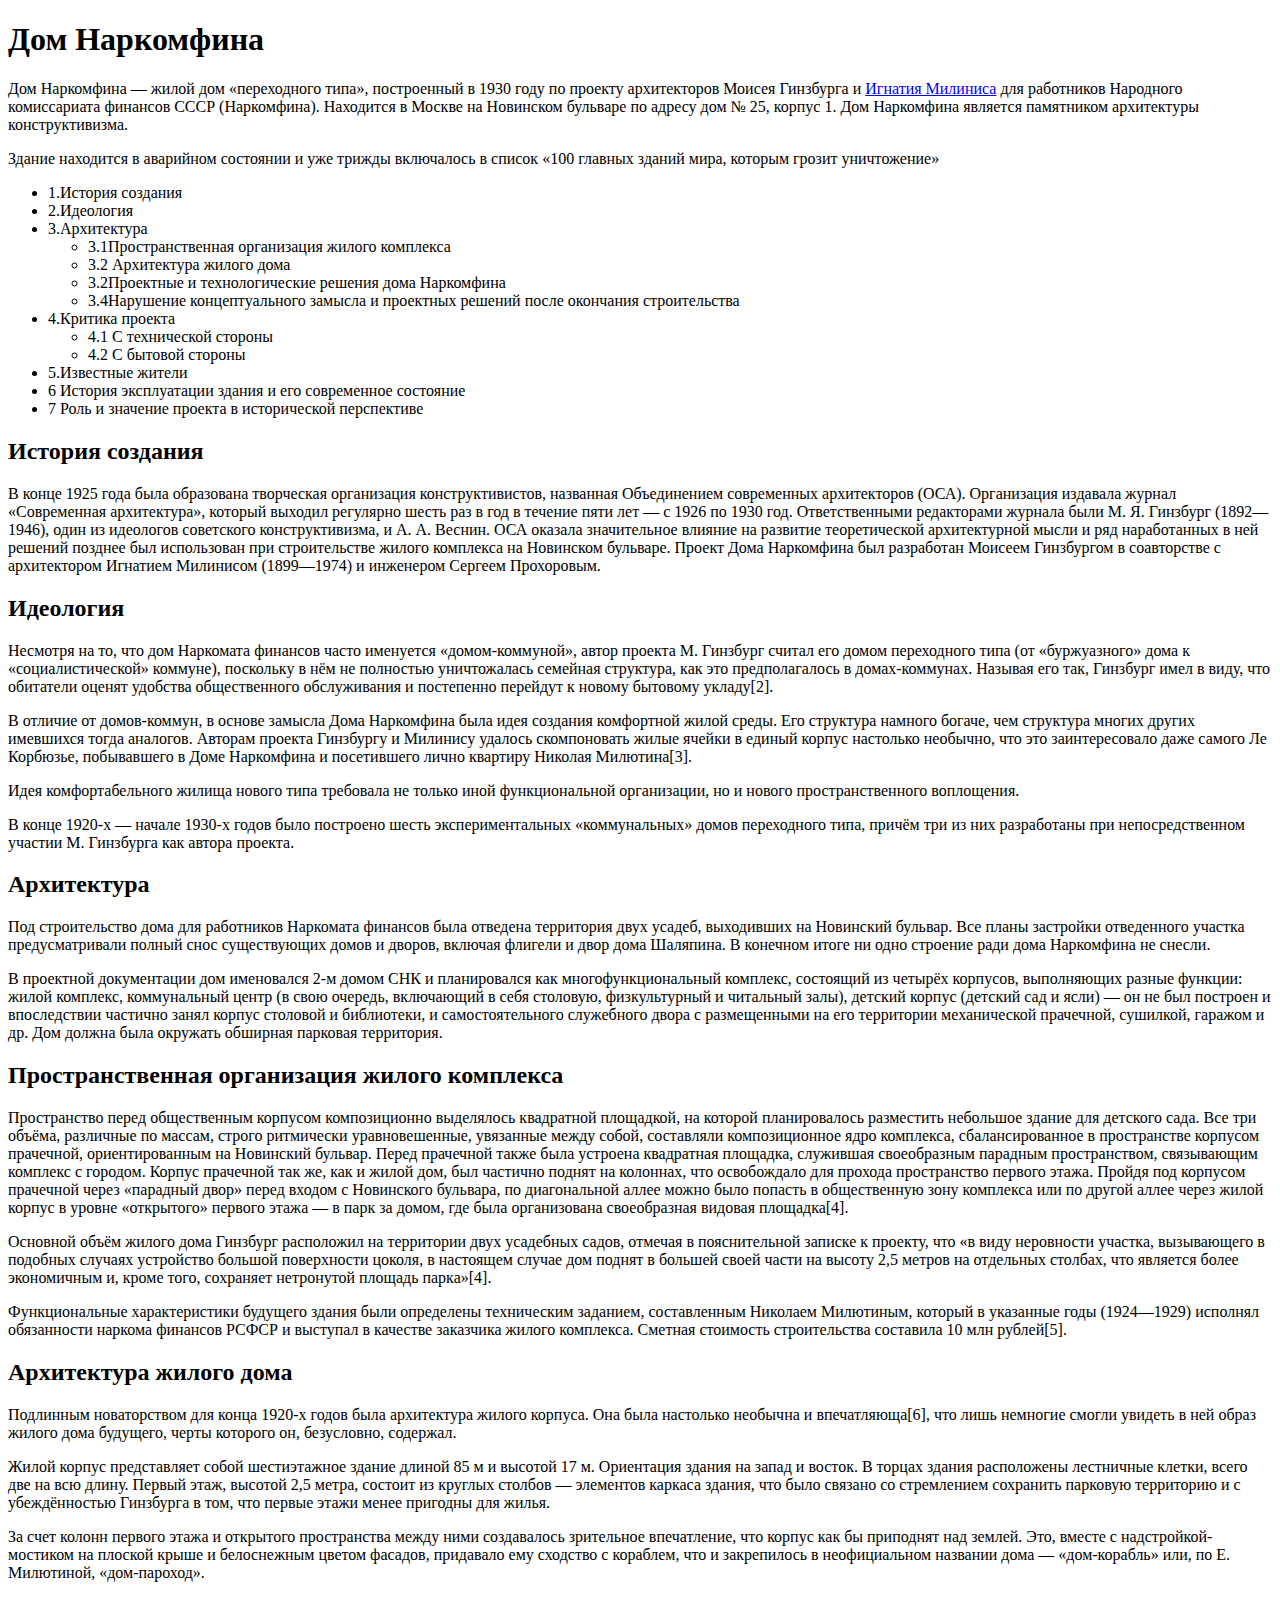
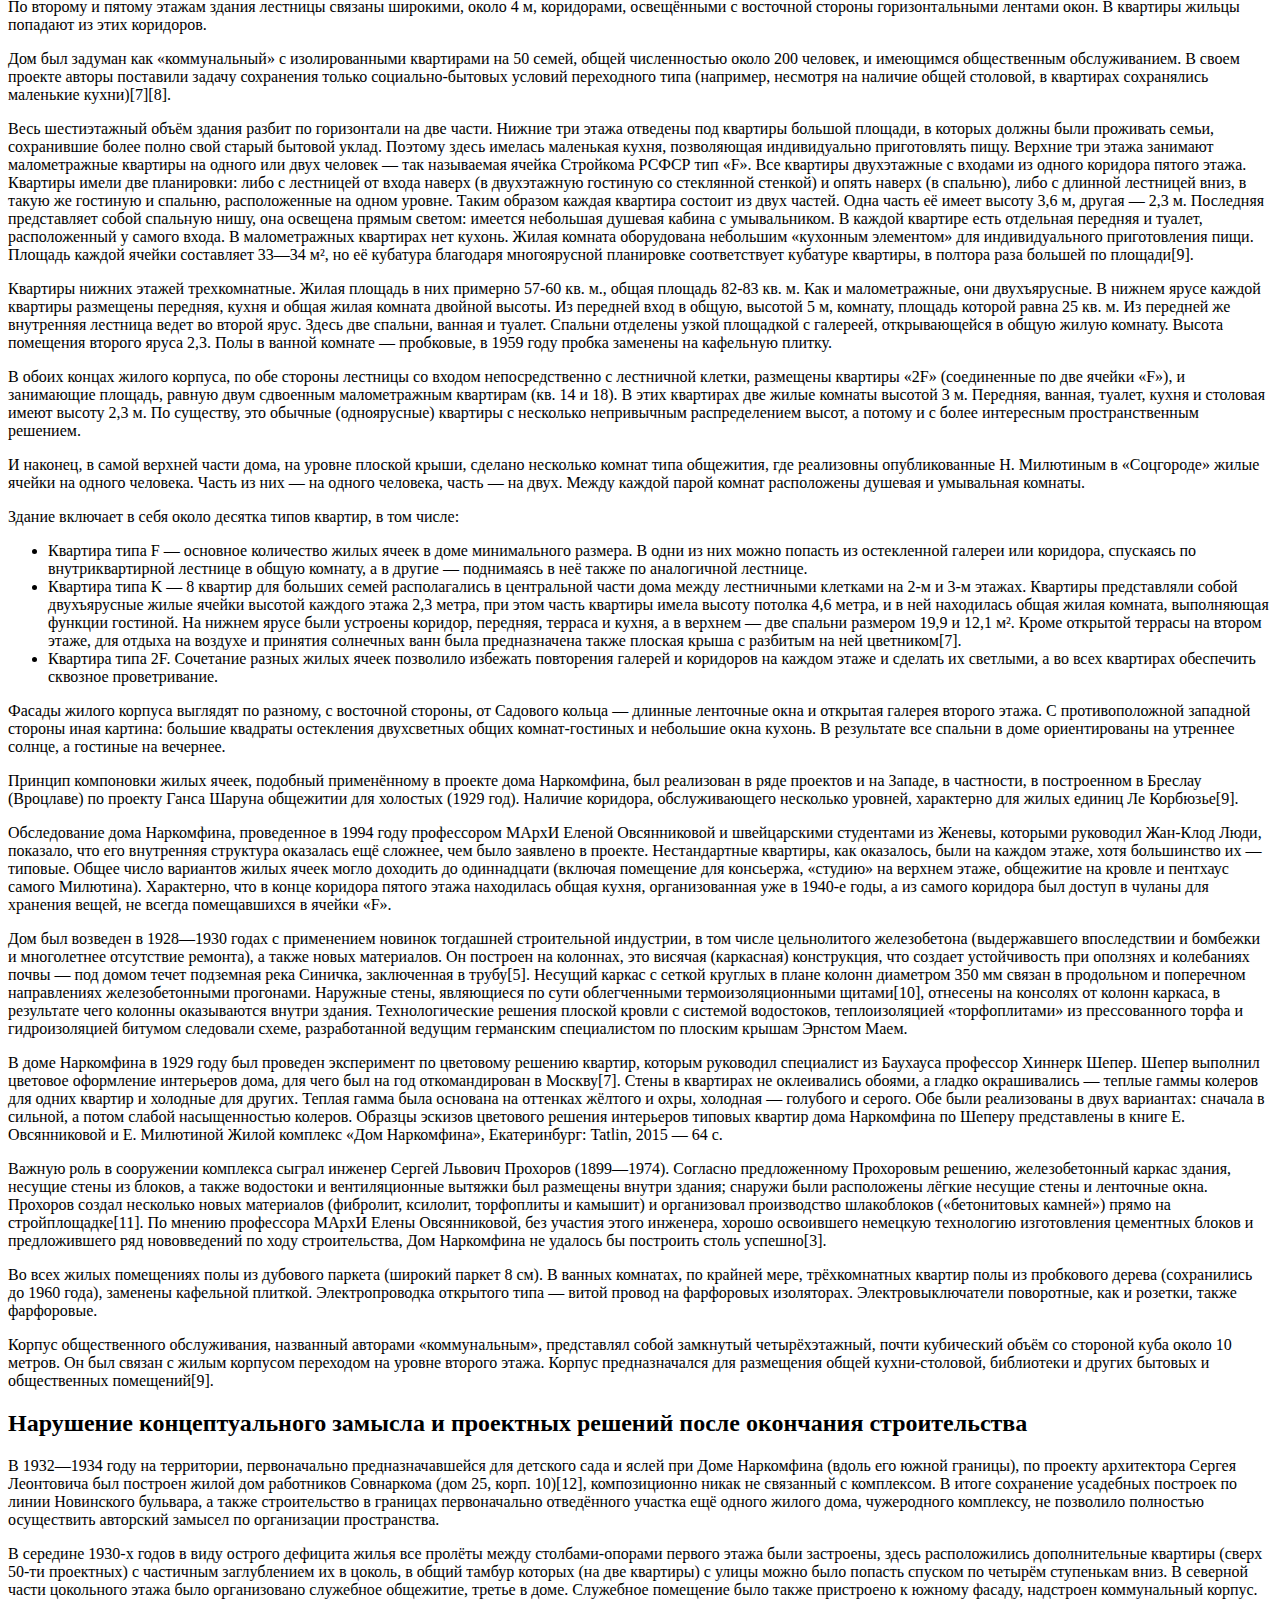
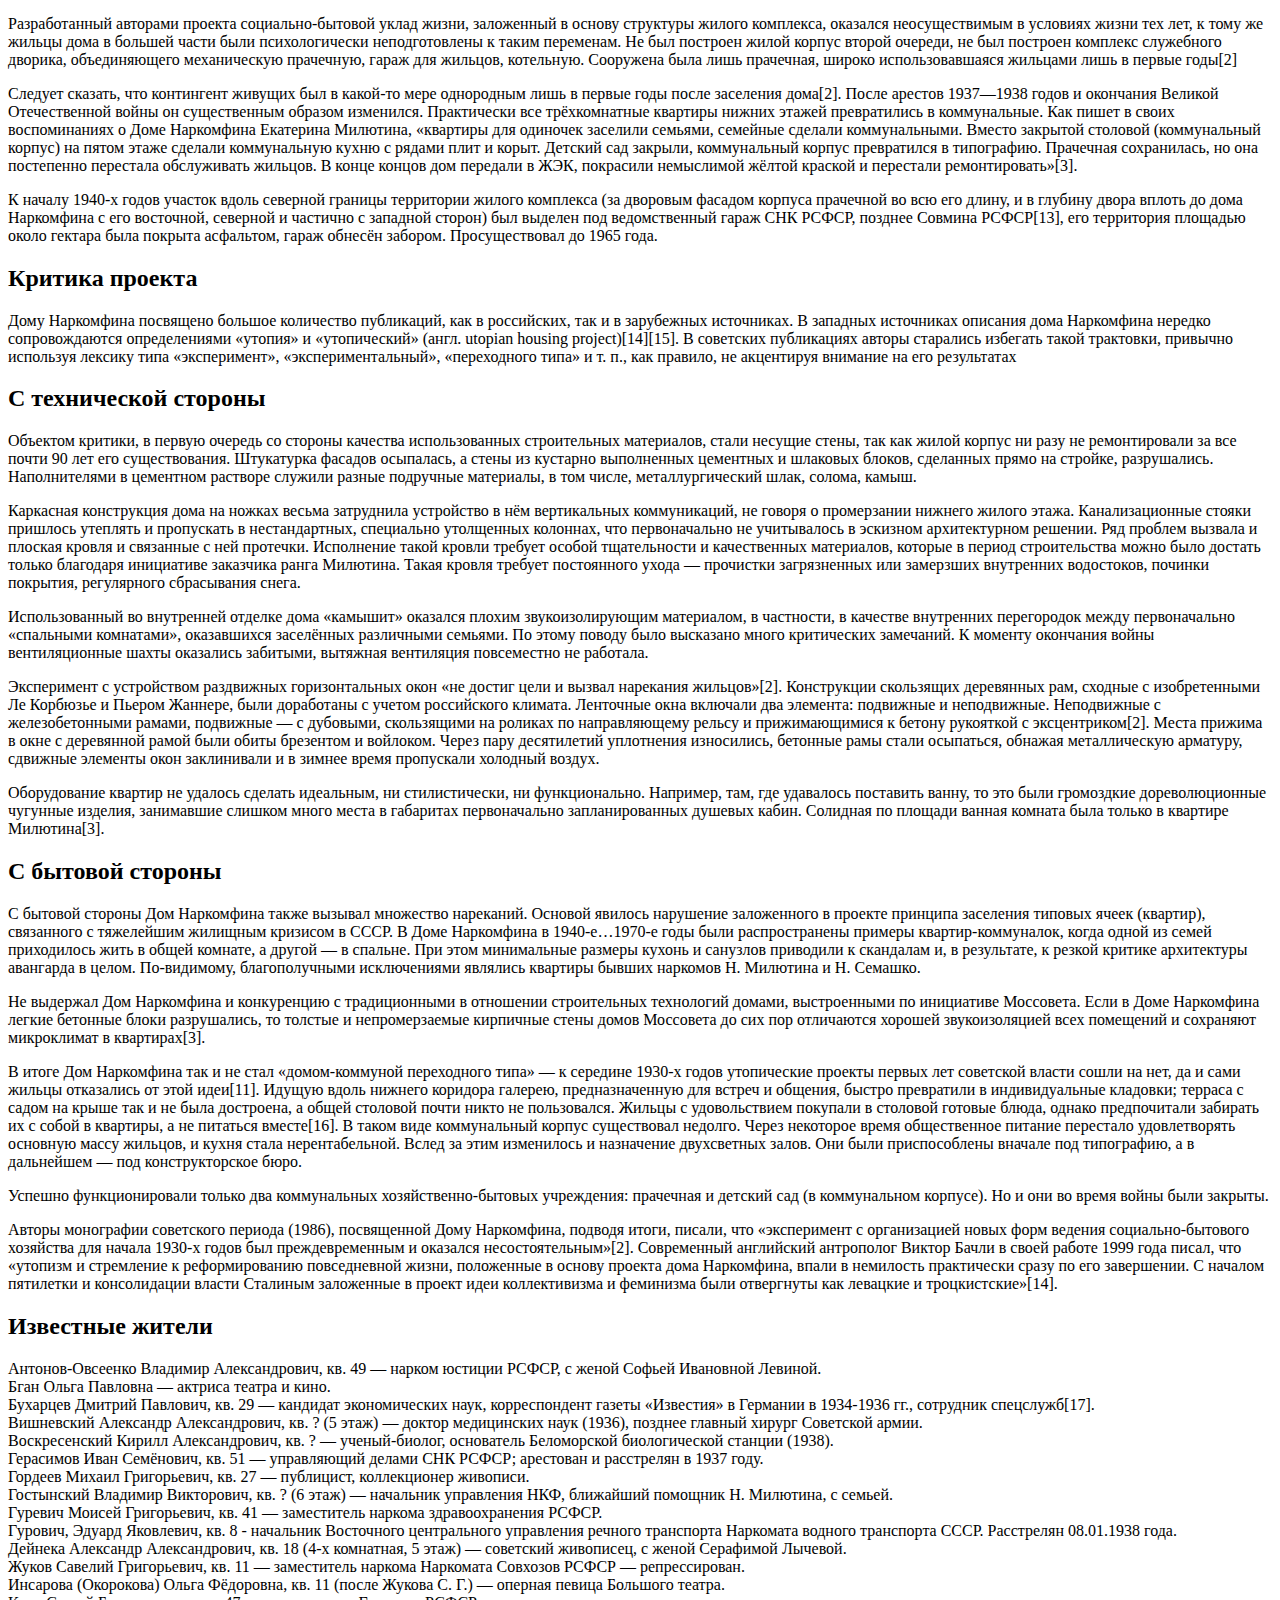
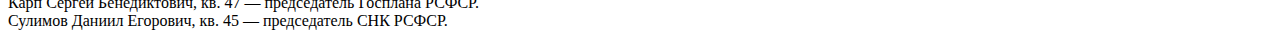
==== Index.html @ bb5cba73 "add plan" ====
<!DOCTYPE html>
<html>
  <head>
    <meta charset="utf-8">
    <title>Дом Наркомфина</title>

  </head>

  <body>

    <h1> Дом Наркомфина </h1>

    <p>Дом Наркомфина — жилой дом «переходного типа», построенный в 1930 году по проекту архитекторов Моисея Гинзбурга и <a href="https://ru.wikipedia.org/wiki/%D0%9C%D0%B8%D0%BB%D0%B8%D0%BD%D0%B8%D1%81,_%D0%98%D0%B3%D0%BD%D0%B0%D1%82%D0%B8%D0%B9_%D0%A4%D1%80%D0%B0%D0%BD%D1%86%D0%B5%D0%B2%D0%B8%D1%87">Игнатия Милиниса</a> для работников Народного комиссариата финансов СССР (Наркомфина). Находится в Москве на Новинском бульваре по адресу дом № 25, корпус 1. Дом Наркомфина является памятником архитектуры конструктивизма.</p>

    <p>Здание находится в аварийном состоянии и уже трижды включалось в список «100 главных зданий мира, которым грозит уничтожение»</p>

    <ul>
          <li>1.История создания</li>
          <li>2.Идеология</li>
          <li>3.Архитектура</li>
    <ul>
          <li>3.1Пространственная организация жилого комплекса</li>
          <li>3.2 Архитектура жилого дома</li>
          <li>3.2Проектные и технологические решения дома Наркомфина</li>
          <li>3.4Нарушение концептуального замысла и проектных решений после окончания строительства</li>
    </ul>
          <li>4.Критика проекта</li>
    <ul>
          <li>4.1	С технической стороны</li>
          <li>4.2	С бытовой стороны</li>
    </ul>
          <li>5.Известные жители</li>
          <li>6	История эксплуатации здания и его современное состояние</li>
          <li>7	Роль и значение проекта в исторической перспективе</li>
    </ul>


      <h2>История создания</h2>

      <p>В конце 1925 года была образована творческая организация конструктивистов, названная Объединением современных архитекторов (ОСА). Организация издавала журнал «Современная архитектура», который выходил регулярно шесть раз в год в течение пяти лет — с 1926 по 1930 год. Ответственными редакторами журнала были М. Я. Гинзбург (1892—1946), один из идеологов советского конструктивизма, и А. А. Веснин. ОСА оказала значительное влияние на развитие теоретической архитектурной мысли и ряд наработанных в ней решений позднее был использован при строительстве жилого комплекса на Новинском бульваре. Проект Дома Наркомфина был разработан Моисеем Гинзбургом в соавторстве с архитектором Игнатием Милинисом (1899—1974) и инженером Сергеем Прохоровым.</p>

      <h2>Идеология</h2>

      <p> Несмотря на то, что дом Наркомата финансов часто именуется «домом-коммуной», автор проекта М. Гинзбург считал его домом переходного типа (от «буржуазного» дома к «социалистической» коммуне), поскольку в нём не полностью уничтожалась семейная структура, как это предполагалось в домах-коммунах. Называя его так, Гинзбург имел в виду, что обитатели оценят удобства общественного обслуживания и постепенно перейдут к новому бытовому укладу[2].</p>
      <p>В отличие от домов-коммун, в основе замысла Дома Наркомфина была идея создания комфортной жилой среды. Его структура намного богаче, чем структура многих других имевшихся тогда аналогов. Авторам проекта Гинзбургу и Милинису удалось скомпоновать жилые ячейки в единый корпус настолько необычно, что это заинтересовало даже самого Ле Корбюзье, побывавшего в Доме Наркомфина и посетившего лично квартиру Николая Милютина[3].</p>
      <p>Идея комфортабельного жилища нового типа требовала не только иной функциональной организации, но и нового пространственного воплощения.</p>
      <p>В конце 1920-х — начале 1930-х годов было построено шесть экспериментальных «коммунальных» домов переходного типа, причём три из них разработаны при непосредственном участии М. Гинзбурга как автора проекта.</p>

      <h2>Архитектура</h2>

      <p>Под строительство дома для работников Наркомата финансов была отведена территория двух усадеб, выходивших на Новинский бульвар. Все планы застройки отведенного участка предусматривали полный снос существующих домов и дворов, включая флигели и двор дома Шаляпина. В конечном итоге ни одно строение ради дома Наркомфина не снесли.</p>
      <p>В проектной документации дом именовался 2-м домом СНК и планировался как многофункциональный комплекс, состоящий из четырёх корпусов, выполняющих разные функции: жилой комплекс, коммунальный центр (в свою очередь, включающий в себя столовую, физкультурный и читальный залы), детский корпус (детский сад и ясли) — он не был построен и впоследствии частично занял корпус столовой и библиотеки, и самостоятельного служебного двора с размещенными на его территории механической прачечной, сушилкой, гаражом и др. Дом должна была окружать обширная парковая территория.</p>

      <h2>Пространственная организация жилого комплекса</h2>

      <p>Пространство перед общественным корпусом композиционно выделялось квадратной площадкой, на которой планировалось разместить небольшое здание для детского сада. Все три объёма, различные по массам, строго ритмически уравновешенные, увязанные между собой, составляли композиционное ядро комплекса, сбалансированное в пространстве корпусом прачечной, ориентированным на Новинский бульвар. Перед прачечной также была устроена квадратная площадка, служившая своеобразным парадным пространством, связывающим комплекс с городом. Корпус прачечной так же, как и жилой дом, был частично поднят на колоннах, что освобождало для прохода пространство первого этажа. Пройдя под корпусом прачечной через «парадный двор» перед входом с Новинского бульвара, по диагональной аллее можно было попасть в общественную зону комплекса или по другой аллее через жилой корпус в уровне «открытого» первого этажа — в парк за домом, где была организована своеобразная видовая площадка[4].</p>
      <p>Основной объём жилого дома Гинзбург расположил на территории двух усадебных садов, отмечая в пояснительной записке к проекту, что «в виду неровности участка, вызывающего в подобных случаях устройство большой поверхности цоколя, в настоящем случае дом поднят в большей своей части на высоту 2,5 метров на отдельных столбах, что является более экономичным и, кроме того, сохраняет нетронутой площадь парка»[4].</p>
      <p>Функциональные характеристики будущего здания были определены техническим заданием, составленным Николаем Милютиным, который в указанные годы (1924—1929) исполнял обязанности наркома финансов РСФСР и выступал в качестве заказчика жилого комплекса. Сметная стоимость строительства составила 10 млн рублей[5].</p>

      <h2>Архитектура жилого дома</h2>

      <p>Подлинным новаторством для конца 1920-х годов была архитектура жилого корпуса. Она была настолько необычна и впечатляюща[6], что лишь немногие смогли увидеть в ней образ жилого дома будущего, черты которого он, безусловно, содержал.</p>
      <p>Жилой корпус представляет собой шестиэтажное здание длиной 85 м и высотой 17 м. Ориентация здания на запад и восток. В торцах здания расположены лестничные клетки, всего две на всю длину. Первый этаж, высотой 2,5 метра, состоит из круглых столбов — элементов каркаса здания, что было связано со стремлением сохранить парковую территорию и с убеждённостью Гинзбурга в том, что первые этажи менее пригодны для жилья.</p>
      <p>За счет колонн первого этажа и открытого пространства между ними создавалось зрительное впечатление, что корпус как бы приподнят над землей. Это, вместе с надстройкой-мостиком на плоской крыше и белоснежным цветом фасадов, придавало ему сходство с кораблем, что и закрепилось в неофициальном названии дома — «дом-корабль» или, по Е. Милютиной, «дом-пароход».</p>
      <p>По второму и пятому этажам здания лестницы связаны широкими, около 4 м, коридорами, освещёнными с восточной стороны горизонтальными лентами окон. В квартиры жильцы попадают из этих коридоров.</p>
      <p>Дом был задуман как «коммунальный» с изолированными квартирами на 50 семей, общей численностью около 200 человек, и имеющимся общественным обслуживанием. В своем проекте авторы поставили задачу сохранения только социально-бытовых условий переходного типа (например, несмотря на наличие общей столовой, в квартирах сохранялись маленькие кухни)[7][8].</p>
      <p>Весь шестиэтажный объём здания разбит по горизонтали на две части. Нижние три этажа отведены под квартиры большой площади, в которых должны были проживать семьи, сохранившие более полно свой старый бытовой уклад. Поэтому здесь имелась маленькая кухня, позволяющая индивидуально приготовлять пищу. Верхние три этажа занимают малометражные квартиры на одного или двух человек — так называемая ячейка Стройкома РСФСР тип «F». Все квартиры двухэтажные с входами из одного коридора пятого этажа. Квартиры имели две планировки: либо с лестницей от входа наверх (в двухэтажную гостиную со стеклянной стенкой) и опять наверх (в спальню), либо с длинной лестницей вниз, в такую же гостиную и спальню, расположенные на одном уровне. Таким образом каждая квартира состоит из двух частей. Одна часть её имеет высоту 3,6 м, другая — 2,3 м. Последняя представляет собой спальную нишу, она освещена прямым светом: имеется небольшая душевая кабина с умывальником. В каждой квартире есть отдельная передняя и туалет, расположенный у самого входа. В малометражных квартирах нет кухонь. Жилая комната оборудована небольшим «кухонным элементом» для индивидуального приготовления пищи. Площадь каждой ячейки составляет 33—34 м², но её кубатура благодаря многоярусной планировке соответствует кубатуре квартиры, в полтора раза большей по площади[9].
      </p>
      <p>Квартиры нижних этажей трехкомнатные. Жилая площадь в них примерно 57-60 кв. м., общая площадь 82-83 кв. м. Как и малометражные, они двухъярусные. В нижнем ярусе каждой квартиры размещены передняя, кухня и общая жилая комната двойной высоты. Из передней вход в общую, высотой 5 м, комнату, площадь которой равна 25 кв. м. Из передней же внутренняя лестница ведет во второй ярус. Здесь две спальни, ванная и туалет. Спальни отделены узкой площадкой с галереей, открывающейся в общую жилую комнату. Высота помещения второго яруса 2,3. Полы в ванной комнате — пробковые, в 1959 году пробка заменены на кафельную плитку.</p>
      <p>В обоих концах жилого корпуса, по обе стороны лестницы со входом непосредственно с лестничной клетки, размещены квартиры «2F» (соединенные по две ячейки «F»), и занимающие площадь, равную двум сдвоенным малометражным квартирам (кв. 14 и 18). В этих квартирах две жилые комнаты высотой 3 м. Передняя, ванная, туалет, кухня и столовая имеют высоту 2,3 м. По существу, это обычные (одноярусные) квартиры с несколько непривычным распределением высот, а потому и с более интересным пространственным решением.</p>
      <p>И наконец, в самой верхней части дома, на уровне плоской крыши, сделано несколько комнат типа общежития, где реализовны опубликованные Н. Милютиным в «Соцгороде» жилые ячейки на одного человека. Часть из них — на одного человека, часть — на двух. Между каждой парой комнат расположены душевая и умывальная комнаты.</p>
      <p>Здание включает в себя около десятка типов квартир, в том числе:</p>

      <ul>

        <li>Квартира типа F — основное количество жилых ячеек в доме минимального размера. В одни из них можно попасть из остекленной галереи или коридора, спускаясь по внутриквартирной лестнице в общую комнату, а в другие — поднимаясь в неё также по аналогичной лестнице.</li>
        <li>Квартира типа K — 8 квартир для больших семей располагались в центральной части дома между лестничными клетками на 2-м и 3-м этажах. Квартиры представляли собой двухъярусные жилые ячейки высотой каждого этажа 2,3 метра, при этом часть квартиры имела высоту потолка 4,6 метра, и в ней находилась общая жилая комната, выполняющая функции гостиной. На нижнем ярусе были устроены коридор, передняя, терраса и кухня, а в верхнем — две спальни размером 19,9 и 12,1 м². Кроме открытой террасы на втором этаже, для отдыха на воздухе и принятия солнечных ванн была предназначена также плоская крыша с разбитым на ней цветником[7].</li>
        <li>Квартира типа 2F. Сочетание разных жилых ячеек позволило избежать повторения галерей и коридоров на каждом этаже и сделать их светлыми, а во всех квартирах обеспечить сквозное проветривание.</li>

      </ul>

      <p>Фасады жилого корпуса выглядят по разному, с восточной стороны, от Садового кольца — длинные ленточные окна и открытая галерея второго этажа. С противоположной западной стороны иная картина: большие квадраты остекления двухсветных общих комнат-гостиных и небольшие окна кухонь. В результате все спальни в доме ориентированы на утреннее солнце, а гостиные на вечернее.</p>
      <p>Принцип компоновки жилых ячеек, подобный применённому в проекте дома Наркомфина, был реализован в ряде проектов и на Западе, в частности, в построенном в Бреслау (Вроцлаве) по проекту Ганса Шаруна общежитии для холостых (1929 год). Наличие коридора, обслуживающего несколько уровней, характерно для жилых единиц Ле Корбюзье[9].</p>
      <p>Обследование дома Наркомфина, проведенное в 1994 году профессором МАрхИ Еленой Овсянниковой и швейцарскими студентами из Женевы, которыми руководил Жан-Клод Люди, показало, что его внутренняя структура оказалась ещё сложнее, чем было заявлено в проекте. Нестандартные квартиры, как оказалось, были на каждом этаже, хотя большинство их — типовые. Общее число вариантов жилых ячеек могло доходить до одиннадцати (включая помещение для консьержа, «студию» на верхнем этаже, общежитие на кровле и пентхаус самого Милютина). Характерно, что в конце коридора пятого этажа находилась общая кухня, организованная уже в 1940-е годы, а из самого коридора был доступ в чуланы для хранения вещей, не всегда помещавшихся в ячейки «F».</p>
      <p>Дом был возведен в 1928—1930 годах с применением новинок тогдашней строительной индустрии, в том числе цельнолитого железобетона (выдержавшего впоследствии и бомбежки и многолетнее отсутствие ремонта), а также новых материалов. Он построен на колоннах, это висячая (каркасная) конструкция, что создает устойчивость при оползнях и колебаниях почвы — под домом течет подземная река Синичка, заключенная в трубу[5]. Несущий каркас с сеткой круглых в плане колонн диаметром 350 мм связан в продольном и поперечном направлениях железобетонными прогонами. Наружные стены, являющиеся по сути облегченными термоизоляционными щитами[10], отнесены на консолях от колонн каркаса, в результате чего колонны оказываются внутри здания. Технологические решения плоской кровли с системой водостоков, теплоизоляцией «торфоплитами» из прессованного торфа и гидроизоляцией битумом следовали схеме, разработанной ведущим германским специалистом по плоским крышам Эрнстом Маем.</p>
      <p>В доме Наркомфина в 1929 году был проведен эксперимент по цветовому решению квартир, которым руководил специалист из Баухауса профессор Хиннерк Шепер. Шепер выполнил цветовое оформление интерьеров дома, для чего был на год откомандирован в Москву[7]. Стены в квартирах не оклеивались обоями, а гладко окрашивались — теплые гаммы колеров для одних квартир и холодные для других. Теплая гамма была основана на оттенках жёлтого и охры, холодная — голубого и серого. Обе были реализованы в двух вариантах: сначала в сильной, а потом слабой насыщенностью колеров. Образцы эскизов цветового решения интерьеров типовых квартир дома Наркомфина по Шеперу представлены в книге Е. Овсянниковой и Е. Милютиной Жилой комплекс «Дом Наркомфина», Екатеринбург: Tatlin, 2015 — 64 с.</p>
      <p>Важную роль в сооружении комплекса сыграл инженер Сергей Львович Прохоров (1899—1974). Согласно предложенному Прохоровым решению, железобетонный каркас здания, несущие стены из блоков, а также водостоки и вентиляционные вытяжки был размещены внутри здания; снаружи были расположены лёгкие несущие стены и ленточные окна. Прохоров создал несколько новых материалов (фибролит, ксилолит, торфоплиты и камышит) и организовал производство шлакоблоков («бетонитовых камней») прямо на стройплощадке[11]. По мнению профессора МАрхИ Елены Овсянниковой, без участия этого инженера, хорошо освоившего немецкую технологию изготовления цементных блоков и предложившего ряд нововведений по ходу строительства, Дом Наркомфина не удалось бы построить столь успешно[3].</p>
      <p>Во всех жилых помещениях полы из дубового паркета (широкий паркет 8 см). В ванных комнатах, по крайней мере, трёхкомнатных квартир полы из пробкового дерева (сохранились до 1960 года), заменены кафельной плиткой. Электропроводка открытого типа — витой провод на фарфоровых изоляторах. Электровыключатели поворотные, как и розетки, также фарфоровые.</p>
      <p>Корпус общественного обслуживания, названный авторами «коммунальным», представлял собой замкнутый четырёхэтажный, почти кубический объём со стороной куба около 10 метров. Он был связан с жилым корпусом переходом на уровне второго этажа. Корпус предназначался для размещения общей кухни-столовой, библиотеки и других бытовых и общественных помещений[9].</p>

      <h2>Нарушение концептуального замысла и проектных решений после окончания строительства</h2>

      <p>В 1932—1934 году на территории, первоначально предназначавшейся для детского сада и яслей при Доме Наркомфина (вдоль его южной границы), по проекту архитектора Сергея Леонтовича был построен жилой дом работников Совнаркома (дом 25, корп. 10)[12], композиционно никак не связанный с комплексом. В итоге сохранение усадебных построек по линии Новинского бульвара, а также строительство в границах первоначально отведённого участка ещё одного жилого дома, чужеродного комплексу, не позволило полностью осуществить авторский замысел по организации пространства.</p>
      <p>В середине 1930-х годов в виду острого дефицита жилья все пролёты между столбами-опорами первого этажа были застроены, здесь расположились дополнительные квартиры (сверх 50-ти проектных) с частичным заглублением их в цоколь, в общий тамбур которых (на две квартиры) с улицы можно было попасть спуском по четырём ступенькам вниз. В северной части цокольного этажа было организовано служебное общежитие, третье в доме. Служебное помещение было также пристроено к южному фасаду, надстроен коммунальный корпус.</p>
      <p>Разработанный авторами проекта социально-бытовой уклад жизни, заложенный в основу структуры жилого комплекса, оказался неосуществимым в условиях жизни тех лет, к тому же жильцы дома в большей части были психологически неподготовлены к таким переменам. Не был построен жилой корпус второй очереди, не был построен комплекс служебного дворика, объединяющего механическую прачечную, гараж для жильцов, котельную. Сооружена была лишь прачечная, широко использовавшаяся жильцами лишь в первые годы[2]</p>
      <p>Следует сказать, что контингент живущих был в какой-то мере однородным лишь в первые годы после заселения дома[2]. После арестов 1937—1938 годов и окончания Великой Отечественной войны он существенным образом изменился. Практически все трёхкомнатные квартиры нижних этажей превратились в коммунальные. Как пишет в своих воспоминаниях о Доме Наркомфина Екатерина Милютина, «квартиры для одиночек заселили семьями, семейные сделали коммунальными. Вместо закрытой столовой (коммунальный корпус) на пятом этаже сделали коммунальную кухню с рядами плит и корыт. Детский сад закрыли, коммунальный корпус превратился в типографию. Прачечная сохранилась, но она постепенно перестала обслуживать жильцов. В конце концов дом передали в ЖЭК, покрасили немыслимой жёлтой краской и перестали ремонтировать»[3].</p>
      <p>К началу 1940-х годов участок вдоль северной границы территории жилого комплекса (за дворовым фасадом корпуса прачечной во всю его длину, и в глубину двора вплоть до дома Наркомфина с его восточной, северной и частично с западной сторон) был выделен под ведомственный гараж СНК РСФСР, позднее Совмина РСФСР[13], его территория площадью около гектара была покрыта асфальтом, гараж обнесён забором. Просуществовал до 1965 года.</p>

      <h2>Критика проекта</h2>

      <p>Дому Наркомфина посвящено большое количество публикаций, как в российских, так и в зарубежных источниках. В западных источниках описания дома Наркомфина нередко сопровождаются определениями «утопия» и «утопический» (англ. utopian housing project)[14][15]. В советских публикациях авторы старались избегать такой трактовки, привычно используя лексику типа «эксперимент», «экспериментальный», «переходного типа» и т. п., как правило, не акцентируя внимание на его результатах</p>

      <h2>С технической стороны</h2>

      <p>Объектом критики, в первую очередь со стороны качества использованных строительных материалов, стали несущие стены, так как жилой корпус ни разу не ремонтировали за все почти 90 лет его существования. Штукатурка фасадов осыпалась, а стены из кустарно выполненных цементных и шлаковых блоков, сделанных прямо на стройке, разрушались. Наполнителями в цементном растворе служили разные подручные материалы, в том числе, металлургический шлак, солома, камыш.</p>
      <p>Каркасная конструкция дома на ножках весьма затруднила устройство в нём вертикальных коммуникаций, не говоря о промерзании нижнего жилого этажа. Канализационные стояки пришлось утеплять и пропускать в нестандартных, специально утолщенных колоннах, что первоначально не учитывалось в эскизном архитектурном решении. Ряд проблем вызвала и плоская кровля и связанные с ней протечки. Исполнение такой кровли требует особой тщательности и качественных материалов, которые в период строительства можно было достать только благодаря инициативе заказчика ранга Милютина. Такая кровля требует постоянного ухода — прочистки загрязненных или замерзших внутренних водостоков, починки покрытия, регулярного сбрасывания снега.</p>
      <p>Использованный во внутренней отделке дома «камышит» оказался плохим звукоизолирующим материалом, в частности, в качестве внутренних перегородок между первоначально «спальными комнатами», оказавшихся заселённых различными семьями. По этому поводу было высказано много критических замечаний. К моменту окончания войны вентиляционные шахты оказались забитыми, вытяжная вентиляция повсеместно не работала.</p>
      <p>Эксперимент с устройством раздвижных горизонтальных окон «не достиг цели и вызвал нарекания жильцов»[2]. Конструкции скользящих деревянных рам, сходные с изобретенными Ле Корбюзье и Пьером Жаннере, были доработаны с учетом российского климата. Ленточные окна включали два элемента: подвижные и неподвижные. Неподвижные с железобетонными рамами, подвижные — с дубовыми, скользящими на роликах по направляющему рельсу и прижимающимися к бетону рукояткой с эксцентриком[2]. Места прижима в окне с деревянной рамой были обиты брезентом и войлоком. Через пару десятилетий уплотнения износились, бетонные рамы стали осыпаться, обнажая металлическую арматуру, сдвижные элементы окон заклинивали и в зимнее время пропускали холодный воздух.</p>
      <p>Оборудование квартир не удалось сделать идеальным, ни стилистически, ни функционально. Например, там, где удавалось поставить ванну, то это были громоздкие дореволюционные чугунные изделия, занимавшие слишком много места в габаритах первоначально запланированных душевых кабин. Солидная по площади ванная комната была только в квартире Милютина[3].</p>

      <h2>С бытовой стороны</h2>

      <p>С бытовой стороны Дом Наркомфина также вызывал множество нареканий. Основой явилось нарушение заложенного в проекте принципа заселения типовых ячеек (квартир), связанного с тяжелейшим жилищным кризисом в СССР. В Доме Наркомфина в 1940-е…1970-е годы были распространены примеры квартир-коммуналок, когда одной из семей приходилось жить в общей комнате, а другой — в спальне. При этом минимальные размеры кухонь и санузлов приводили к скандалам и, в результате, к резкой критике архитектуры авангарда в целом. По-видимому, благополучными исключениями являлись квартиры бывших наркомов Н. Милютина и Н. Семашко.</p>
      <p>Не выдержал Дом Наркомфина и конкуренцию с традиционными в отношении строительных технологий домами, выстроенными по инициативе Моссовета. Если в Доме Наркомфина легкие бетонные блоки разрушались, то толстые и непромерзаемые кирпичные стены домов Моссовета до сих пор отличаются хорошей звукоизоляцией всех помещений и сохраняют микроклимат в квартирах[3].</p>
      <p>В итоге Дом Наркомфина так и не стал «домом-коммуной переходного типа» — к середине 1930-х годов утопические проекты первых лет советской власти сошли на нет, да и сами жильцы отказались от этой идеи[11]. Идущую вдоль нижнего коридора галерею, предназначенную для встреч и общения, быстро превратили в индивидуальные кладовки; терраса с садом на крыше так и не была достроена, а общей столовой почти никто не пользовался. Жильцы с удовольствием покупали в столовой готовые блюда, однако предпочитали забирать их с собой в квартиры, а не питаться вместе[16]. В таком виде коммунальный корпус существовал недолго. Через некоторое время общественное питание перестало удовлетворять основную массу жильцов, и кухня стала нерентабельной. Вслед за этим изменилось и назначение двухсветных залов. Они были приспособлены вначале под типографию, а в дальнейшем — под конструкторское бюро.</p>
      <p>Успешно функционировали только два коммунальных хозяйственно-бытовых учреждения: прачечная и детский сад (в коммунальном корпусе). Но и они во время войны были закрыты.</p>
      <p>Авторы монографии советского периода (1986), посвященной Дому Наркомфина, подводя итоги, писали, что «эксперимент с организацией новых форм ведения социально-бытового хозяйства для начала 1930-х годов был преждевременным и оказался несостоятельным»[2]. Современный английский антрополог Виктор Бачли в своей работе 1999 года писал, что «утопизм и стремление к реформированию повседневной жизни, положенные в основу проекта дома Наркомфина, впали в немилость практически сразу по его завершении. С началом пятилетки и консолидации власти Сталиным заложенные в проект идеи коллективизма и феминизма были отвергнуты как левацкие и троцкистские»[14].</p>

      <h2>Известные жители</h2>

       <li>Антонов-Овсеенко Владимир Александрович, кв. 49 — нарком юстиции РСФСР, с женой Софьей Ивановной Левиной.</li>
       <li>Бган Ольга Павловна — актриса театра и кино.</li>
       <li>Бухарцев Дмитрий Павлович, кв. 29 — кандидат экономических наук, корреспондент газеты «Известия» в Германии в 1934-1936 гг., сотрудник спецслужб[17].</li>
       <li>Вишневский Александр Александрович, кв. ? (5 этаж) — доктор медицинских наук (1936), позднее главный хирург Советской армии.</li>
       <li>Воскресенский Кирилл Александрович, кв. ? — ученый-биолог, основатель Беломорской биологической станции (1938).</li>
       <li>Герасимов Иван Семёнович, кв. 51 — управляющий делами СНК РСФСР; арестован и расстрелян в 1937 году.</li>
       <li>Гордеев Михаил Григорьевич, кв. 27 — публицист, коллекционер живописи.</li>
       <li>Гостынский Владимир Викторович, кв. ? (6 этаж) — начальник управления НКФ, ближайший помощник Н. Милютина, с семьей.</li>
       <li>Гуревич Моисей Григорьевич, кв. 41 — заместитель наркома здравоохранения РСФСР.</li>
       <li>Гурович, Эдуард Яковлевич, кв. 8 - начальник Восточного центрального управления речного транспорта Наркомата водного транспорта СССР. Расстрелян 08.01.1938 года.</li>
       <li>Дейнека Александр Александрович, кв. 18 (4-х комнатная, 5 этаж) — советский живописец, с женой Серафимой Лычевой.</li>
       <li>Жуков Савелий Григорьевич, кв. 11 — заместитель наркома Наркомата Совхозов РСФСР — репрессирован.</li>
       <li>Инсарова (Окорокова) Ольга Фёдоровна, кв. 11 (после Жукова С. Г.) — оперная певица Большого театра.</li>
       <li>Карп Сергей Бенедиктович, кв. 47 — председатель Госплана РСФСР.</li>
       <li>Сулимов Даниил Егорович, кв. 45 — председатель СНК РСФСР.</li>


      </ul>



  </body>
</html>
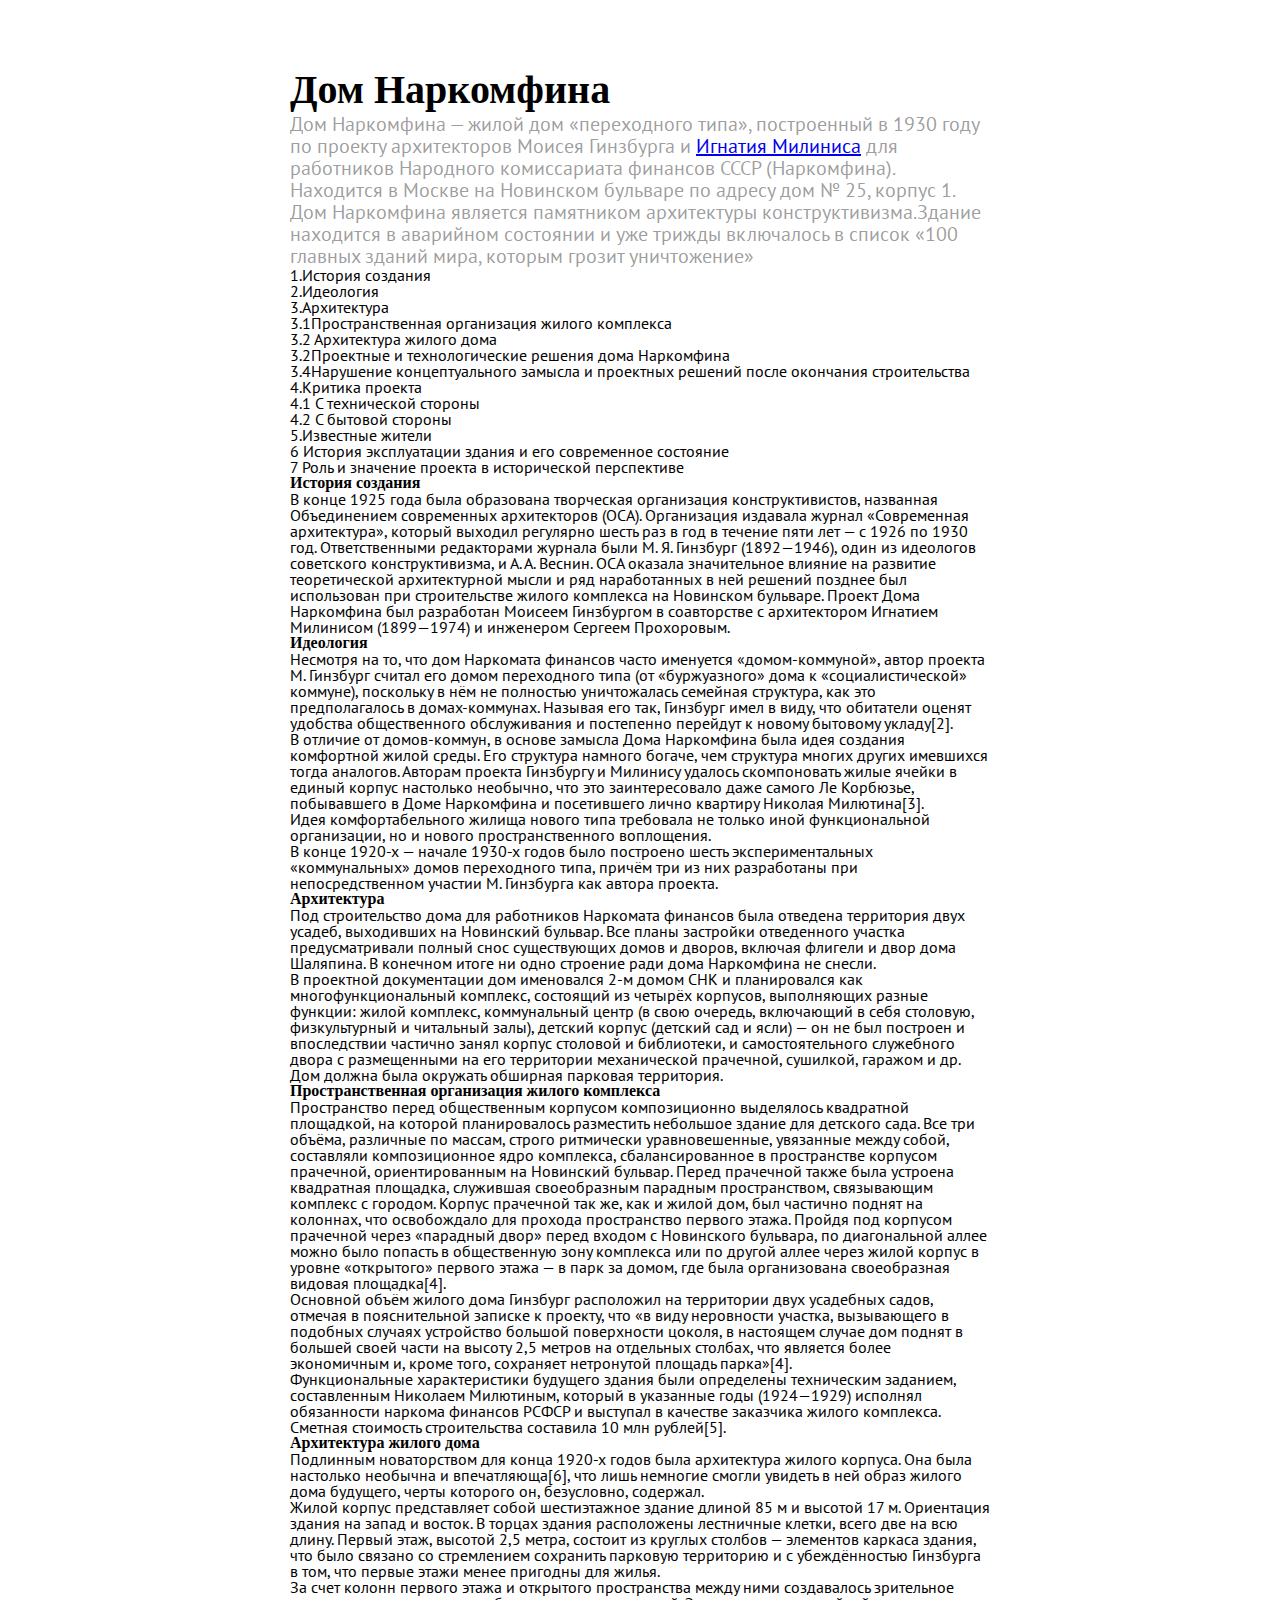
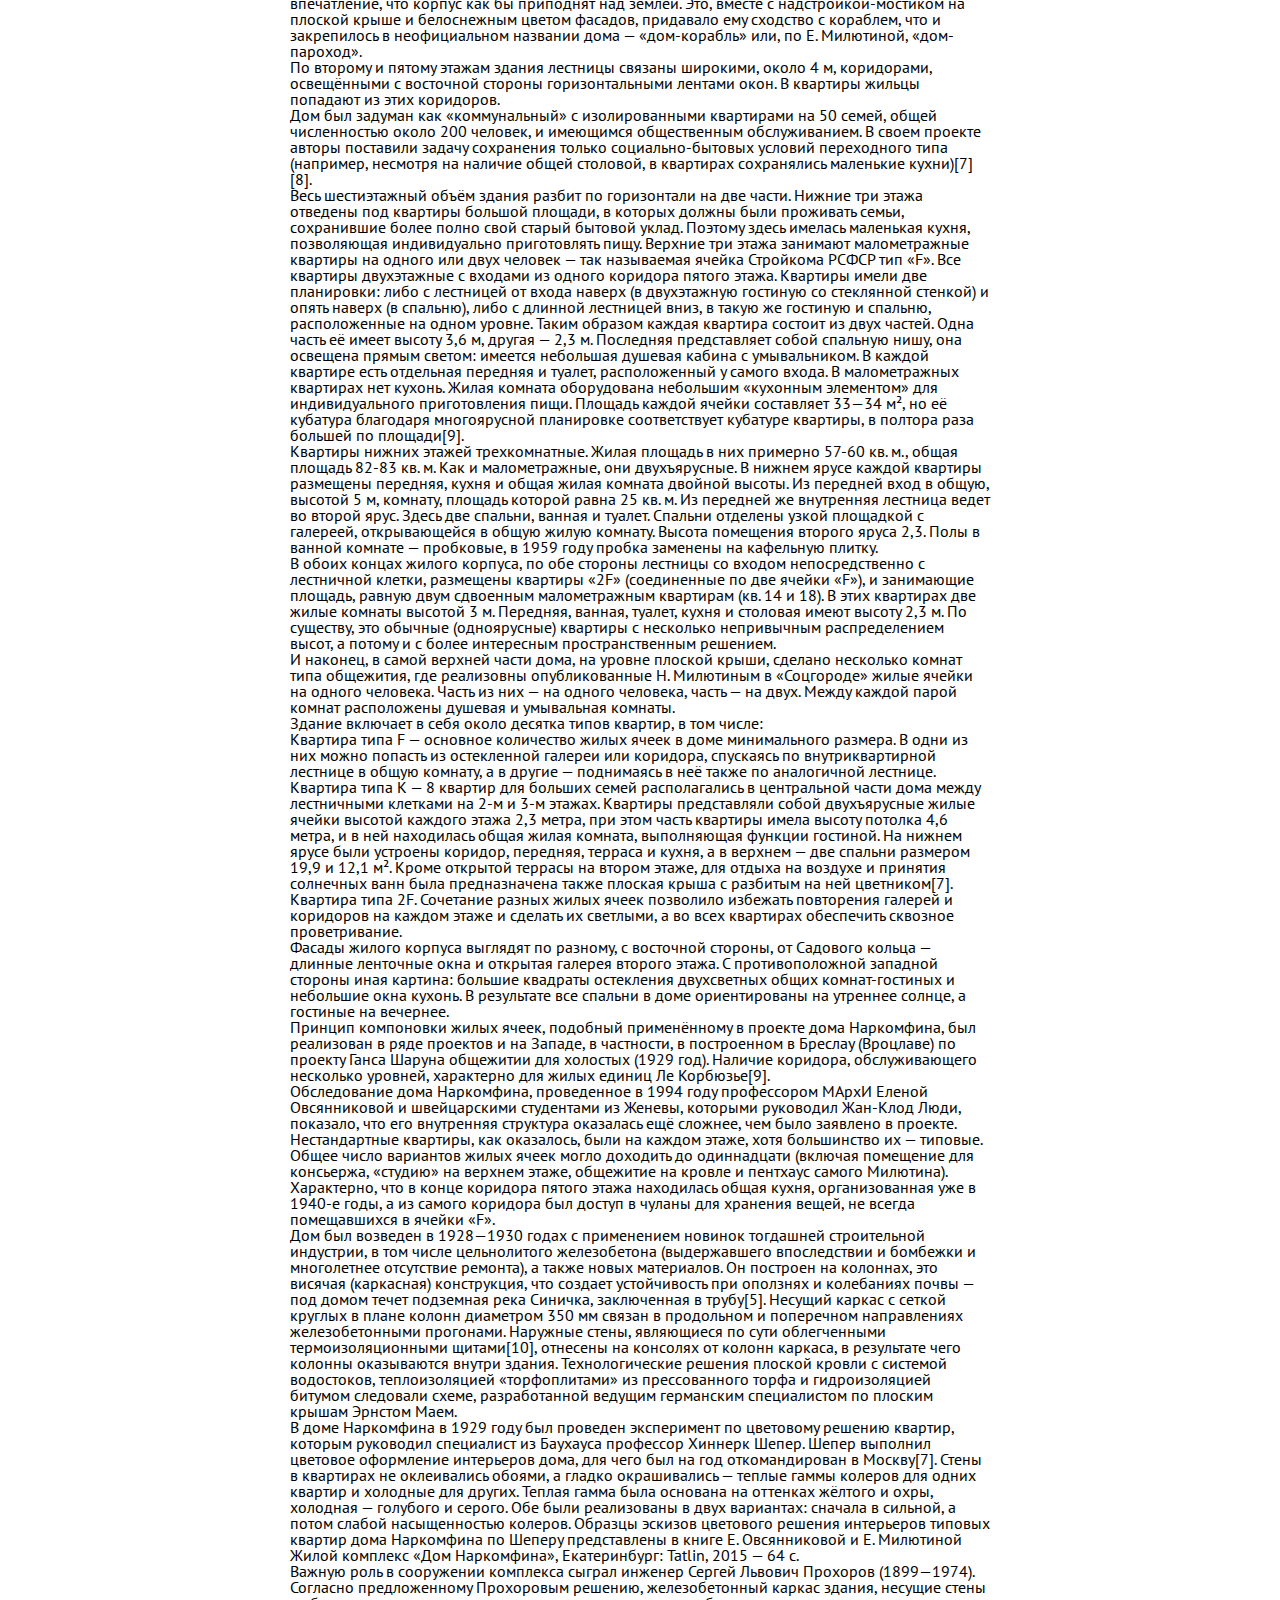
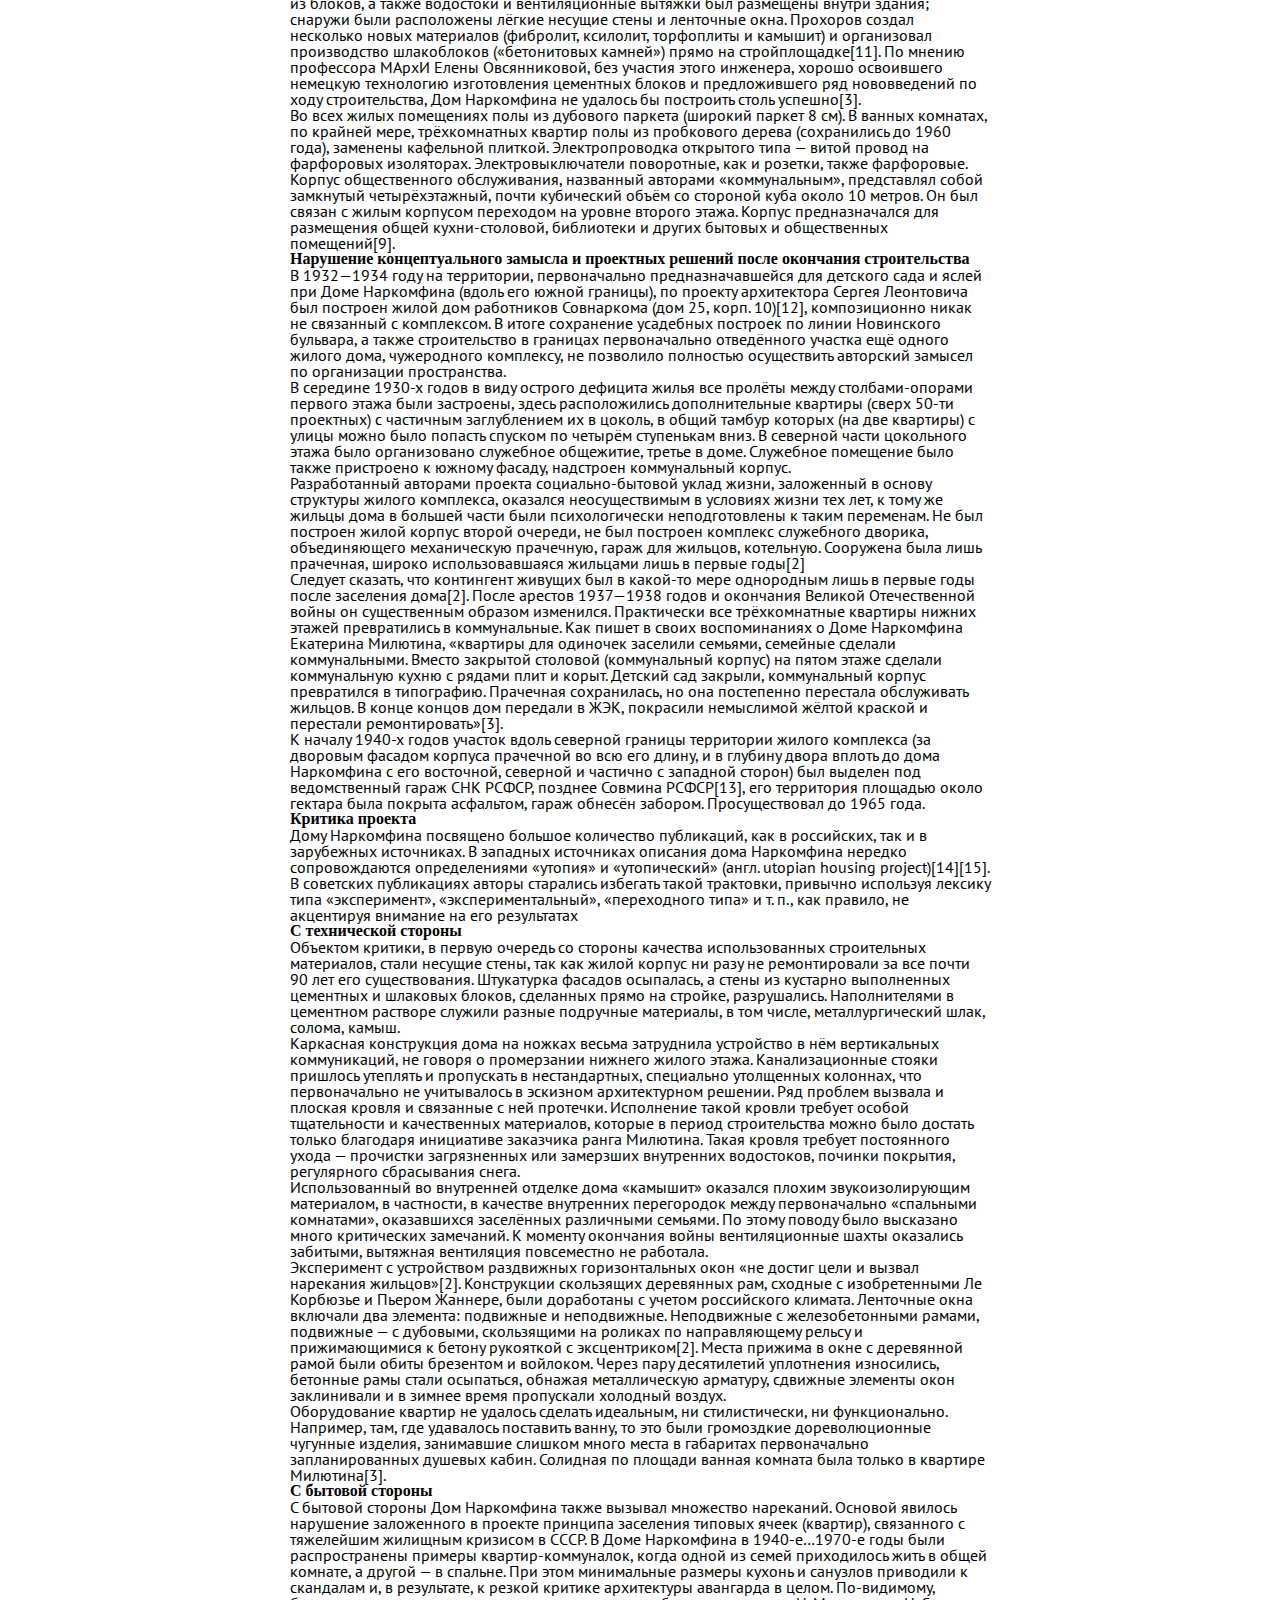
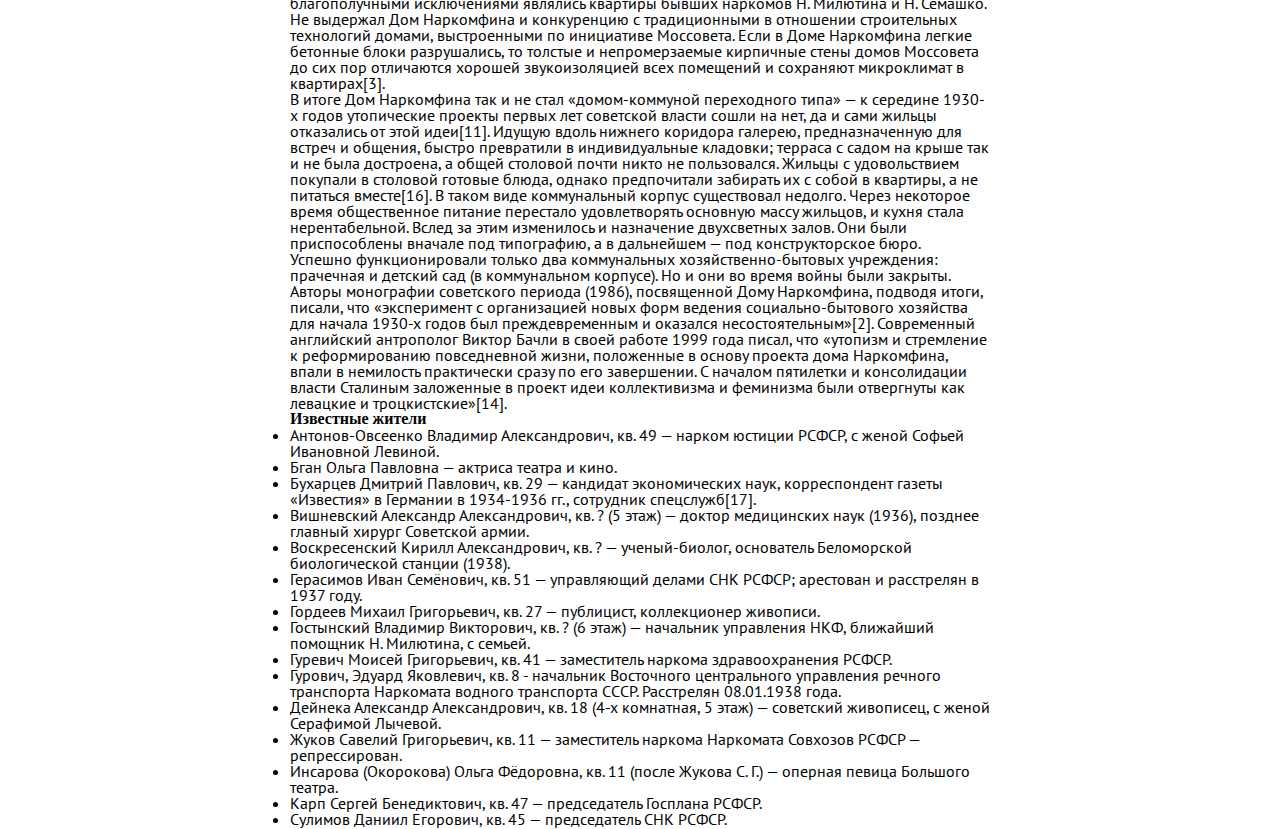
==== commit 57a5c1eb: "Start styling" ====
--- a/Index.html
+++ b/Index.html
@@ -3,16 +3,49 @@
   <head>
     <meta charset="utf-8">
     <title>Дом Наркомфина</title>
+    <link rel="stylesheet" href="reset.css">
+    <link href="https://fonts.googleapis.com/css?family=PT+Sans+Caption:400,700|PT+Sans:400,400i,700,700i&amp;subset=cyrillic" rel="stylesheet">
+    <style media="screen">
+
+      body {
+      font-family: 'PT Sans', sans-serif;
+      /*background-image: url(mockup.jpg);
+      background-size: 800px 20624px;
+      background-position: top center;
+      background-repeat: no-repeat;*/
+      width: 700px;
+      margin: 0 auto;
+        }
+
+
+    h1, h2, h3 {
+
+      font-family:'PT Sans Caption, sans-serif';
+      font-weight: bold;
+
+        }
+
+        h1 {
+
+        margin-top: 70px;
+        font-size: 40px;
+        margin-bottom: 3px;
+        }
+
+      h1 + p {
+        color: rgba(0, 0, 0,.4);
+        font-size: 20px;
+        line-height: 22px;
+
+        }
+
+    </style>
 
   </head>
 
   <body>
-
-    <h1> Дом Наркомфина </h1>
-
-    <p>Дом Наркомфина — жилой дом «переходного типа», построенный в 1930 году по проекту архитекторов Моисея Гинзбурга и <a href="https://ru.wikipedia.org/wiki/%D0%9C%D0%B8%D0%BB%D0%B8%D0%BD%D0%B8%D1%81,_%D0%98%D0%B3%D0%BD%D0%B0%D1%82%D0%B8%D0%B9_%D0%A4%D1%80%D0%B0%D0%BD%D1%86%D0%B5%D0%B2%D0%B8%D1%87">Игнатия Милиниса</a> для работников Народного комиссариата финансов СССР (Наркомфина). Находится в Москве на Новинском бульваре по адресу дом № 25, корпус 1. Дом Наркомфина является памятником архитектуры конструктивизма.</p>
-
-    <p>Здание находится в аварийном состоянии и уже трижды включалось в список «100 главных зданий мира, которым грозит уничтожение»</p>
+    <h1>Дом Наркомфина</h1>
+    <p> Дом Наркомфина — жилой дом «переходного типа», построенный в 1930 году по проекту архитекторов Моисея Гинзбурга и <a href="https://ru.wikipedia.org/wiki/%D0%9C%D0%B8%D0%BB%D0%B8%D0%BD%D0%B8%D1%81,_%D0%98%D0%B3%D0%BD%D0%B0%D1%82%D0%B8%D0%B9_%D0%A4%D1%80%D0%B0%D0%BD%D1%86%D0%B5%D0%B2%D0%B8%D1%87">Игнатия Милиниса</a> для работников Народного комиссариата финансов СССР (Наркомфина). Находится в Москве на Новинском бульваре по адресу дом № 25, корпус 1. Дом Наркомфина является памятником архитектуры конструктивизма.Здание находится в аварийном состоянии и уже трижды включалось в список «100 главных зданий мира, которым грозит уничтожение»</p>
 
     <ul>
           <li>1.История создания</li>
@@ -35,29 +68,29 @@
     </ul>
 
 
-      <h2>История создания</h2>
+      <h2 style="font-size: 60 px; color: black;">История создания</h2>
 
       <p>В конце 1925 года была образована творческая организация конструктивистов, названная Объединением современных архитекторов (ОСА). Организация издавала журнал «Современная архитектура», который выходил регулярно шесть раз в год в течение пяти лет — с 1926 по 1930 год. Ответственными редакторами журнала были М. Я. Гинзбург (1892—1946), один из идеологов советского конструктивизма, и А. А. Веснин. ОСА оказала значительное влияние на развитие теоретической архитектурной мысли и ряд наработанных в ней решений позднее был использован при строительстве жилого комплекса на Новинском бульваре. Проект Дома Наркомфина был разработан Моисеем Гинзбургом в соавторстве с архитектором Игнатием Милинисом (1899—1974) и инженером Сергеем Прохоровым.</p>
 
-      <h2>Идеология</h2>
+      <h2 style="font-size: 60 px; color:black;">Идеология</h2>
 
       <p> Несмотря на то, что дом Наркомата финансов часто именуется «домом-коммуной», автор проекта М. Гинзбург считал его домом переходного типа (от «буржуазного» дома к «социалистической» коммуне), поскольку в нём не полностью уничтожалась семейная структура, как это предполагалось в домах-коммунах. Называя его так, Гинзбург имел в виду, что обитатели оценят удобства общественного обслуживания и постепенно перейдут к новому бытовому укладу[2].</p>
       <p>В отличие от домов-коммун, в основе замысла Дома Наркомфина была идея создания комфортной жилой среды. Его структура намного богаче, чем структура многих других имевшихся тогда аналогов. Авторам проекта Гинзбургу и Милинису удалось скомпоновать жилые ячейки в единый корпус настолько необычно, что это заинтересовало даже самого Ле Корбюзье, побывавшего в Доме Наркомфина и посетившего лично квартиру Николая Милютина[3].</p>
       <p>Идея комфортабельного жилища нового типа требовала не только иной функциональной организации, но и нового пространственного воплощения.</p>
       <p>В конце 1920-х — начале 1930-х годов было построено шесть экспериментальных «коммунальных» домов переходного типа, причём три из них разработаны при непосредственном участии М. Гинзбурга как автора проекта.</p>
 
-      <h2>Архитектура</h2>
+      <h2 style="font-size: 60 px; color: black;">Архитектура</h2>
 
       <p>Под строительство дома для работников Наркомата финансов была отведена территория двух усадеб, выходивших на Новинский бульвар. Все планы застройки отведенного участка предусматривали полный снос существующих домов и дворов, включая флигели и двор дома Шаляпина. В конечном итоге ни одно строение ради дома Наркомфина не снесли.</p>
       <p>В проектной документации дом именовался 2-м домом СНК и планировался как многофункциональный комплекс, состоящий из четырёх корпусов, выполняющих разные функции: жилой комплекс, коммунальный центр (в свою очередь, включающий в себя столовую, физкультурный и читальный залы), детский корпус (детский сад и ясли) — он не был построен и впоследствии частично занял корпус столовой и библиотеки, и самостоятельного служебного двора с размещенными на его территории механической прачечной, сушилкой, гаражом и др. Дом должна была окружать обширная парковая территория.</p>
 
-      <h2>Пространственная организация жилого комплекса</h2>
+      <h2 style="font-size: 60 px; color: black;">Пространственная организация жилого комплекса</h2>
 
       <p>Пространство перед общественным корпусом композиционно выделялось квадратной площадкой, на которой планировалось разместить небольшое здание для детского сада. Все три объёма, различные по массам, строго ритмически уравновешенные, увязанные между собой, составляли композиционное ядро комплекса, сбалансированное в пространстве корпусом прачечной, ориентированным на Новинский бульвар. Перед прачечной также была устроена квадратная площадка, служившая своеобразным парадным пространством, связывающим комплекс с городом. Корпус прачечной так же, как и жилой дом, был частично поднят на колоннах, что освобождало для прохода пространство первого этажа. Пройдя под корпусом прачечной через «парадный двор» перед входом с Новинского бульвара, по диагональной аллее можно было попасть в общественную зону комплекса или по другой аллее через жилой корпус в уровне «открытого» первого этажа — в парк за домом, где была организована своеобразная видовая площадка[4].</p>
       <p>Основной объём жилого дома Гинзбург расположил на территории двух усадебных садов, отмечая в пояснительной записке к проекту, что «в виду неровности участка, вызывающего в подобных случаях устройство большой поверхности цоколя, в настоящем случае дом поднят в большей своей части на высоту 2,5 метров на отдельных столбах, что является более экономичным и, кроме того, сохраняет нетронутой площадь парка»[4].</p>
       <p>Функциональные характеристики будущего здания были определены техническим заданием, составленным Николаем Милютиным, который в указанные годы (1924—1929) исполнял обязанности наркома финансов РСФСР и выступал в качестве заказчика жилого комплекса. Сметная стоимость строительства составила 10 млн рублей[5].</p>
 
-      <h2>Архитектура жилого дома</h2>
+      <h2 style="font-size: 60 px; color: black;">Архитектура жилого дома</h2>
 
       <p>Подлинным новаторством для конца 1920-х годов была архитектура жилого корпуса. Она была настолько необычна и впечатляюща[6], что лишь немногие смогли увидеть в ней образ жилого дома будущего, черты которого он, безусловно, содержал.</p>
       <p>Жилой корпус представляет собой шестиэтажное здание длиной 85 м и высотой 17 м. Ориентация здания на запад и восток. В торцах здания расположены лестничные клетки, всего две на всю длину. Первый этаж, высотой 2,5 метра, состоит из круглых столбов — элементов каркаса здания, что было связано со стремлением сохранить парковую территорию и с убеждённостью Гинзбурга в том, что первые этажи менее пригодны для жилья.</p>
@@ -88,7 +121,7 @@
       <p>Во всех жилых помещениях полы из дубового паркета (широкий паркет 8 см). В ванных комнатах, по крайней мере, трёхкомнатных квартир полы из пробкового дерева (сохранились до 1960 года), заменены кафельной плиткой. Электропроводка открытого типа — витой провод на фарфоровых изоляторах. Электровыключатели поворотные, как и розетки, также фарфоровые.</p>
       <p>Корпус общественного обслуживания, названный авторами «коммунальным», представлял собой замкнутый четырёхэтажный, почти кубический объём со стороной куба около 10 метров. Он был связан с жилым корпусом переходом на уровне второго этажа. Корпус предназначался для размещения общей кухни-столовой, библиотеки и других бытовых и общественных помещений[9].</p>
 
-      <h2>Нарушение концептуального замысла и проектных решений после окончания строительства</h2>
+      <h2 style="font-size: 60 px; color: black;">Нарушение концептуального замысла и проектных решений после окончания строительства</h2>
 
       <p>В 1932—1934 году на территории, первоначально предназначавшейся для детского сада и яслей при Доме Наркомфина (вдоль его южной границы), по проекту архитектора Сергея Леонтовича был построен жилой дом работников Совнаркома (дом 25, корп. 10)[12], композиционно никак не связанный с комплексом. В итоге сохранение усадебных построек по линии Новинского бульвара, а также строительство в границах первоначально отведённого участка ещё одного жилого дома, чужеродного комплексу, не позволило полностью осуществить авторский замысел по организации пространства.</p>
       <p>В середине 1930-х годов в виду острого дефицита жилья все пролёты между столбами-опорами первого этажа были застроены, здесь расположились дополнительные квартиры (сверх 50-ти проектных) с частичным заглублением их в цоколь, в общий тамбур которых (на две квартиры) с улицы можно было попасть спуском по четырём ступенькам вниз. В северной части цокольного этажа было организовано служебное общежитие, третье в доме. Служебное помещение было также пристроено к южному фасаду, надстроен коммунальный корпус.</p>
@@ -100,7 +133,7 @@
 
       <p>Дому Наркомфина посвящено большое количество публикаций, как в российских, так и в зарубежных источниках. В западных источниках описания дома Наркомфина нередко сопровождаются определениями «утопия» и «утопический» (англ. utopian housing project)[14][15]. В советских публикациях авторы старались избегать такой трактовки, привычно используя лексику типа «эксперимент», «экспериментальный», «переходного типа» и т. п., как правило, не акцентируя внимание на его результатах</p>
 
-      <h2>С технической стороны</h2>
+      <h2 style="font-size: 60 px; color: black;">С технической стороны</h2>
 
       <p>Объектом критики, в первую очередь со стороны качества использованных строительных материалов, стали несущие стены, так как жилой корпус ни разу не ремонтировали за все почти 90 лет его существования. Штукатурка фасадов осыпалась, а стены из кустарно выполненных цементных и шлаковых блоков, сделанных прямо на стройке, разрушались. Наполнителями в цементном растворе служили разные подручные материалы, в том числе, металлургический шлак, солома, камыш.</p>
       <p>Каркасная конструкция дома на ножках весьма затруднила устройство в нём вертикальных коммуникаций, не говоря о промерзании нижнего жилого этажа. Канализационные стояки пришлось утеплять и пропускать в нестандартных, специально утолщенных колоннах, что первоначально не учитывалось в эскизном архитектурном решении. Ряд проблем вызвала и плоская кровля и связанные с ней протечки. Исполнение такой кровли требует особой тщательности и качественных материалов, которые в период строительства можно было достать только благодаря инициативе заказчика ранга Милютина. Такая кровля требует постоянного ухода — прочистки загрязненных или замерзших внутренних водостоков, починки покрытия, регулярного сбрасывания снега.</p>
@@ -108,7 +141,7 @@
       <p>Эксперимент с устройством раздвижных горизонтальных окон «не достиг цели и вызвал нарекания жильцов»[2]. Конструкции скользящих деревянных рам, сходные с изобретенными Ле Корбюзье и Пьером Жаннере, были доработаны с учетом российского климата. Ленточные окна включали два элемента: подвижные и неподвижные. Неподвижные с железобетонными рамами, подвижные — с дубовыми, скользящими на роликах по направляющему рельсу и прижимающимися к бетону рукояткой с эксцентриком[2]. Места прижима в окне с деревянной рамой были обиты брезентом и войлоком. Через пару десятилетий уплотнения износились, бетонные рамы стали осыпаться, обнажая металлическую арматуру, сдвижные элементы окон заклинивали и в зимнее время пропускали холодный воздух.</p>
       <p>Оборудование квартир не удалось сделать идеальным, ни стилистически, ни функционально. Например, там, где удавалось поставить ванну, то это были громоздкие дореволюционные чугунные изделия, занимавшие слишком много места в габаритах первоначально запланированных душевых кабин. Солидная по площади ванная комната была только в квартире Милютина[3].</p>
 
-      <h2>С бытовой стороны</h2>
+      <h2 style="font-size: 60 px; color: black;">С бытовой стороны</h2>
 
       <p>С бытовой стороны Дом Наркомфина также вызывал множество нареканий. Основой явилось нарушение заложенного в проекте принципа заселения типовых ячеек (квартир), связанного с тяжелейшим жилищным кризисом в СССР. В Доме Наркомфина в 1940-е…1970-е годы были распространены примеры квартир-коммуналок, когда одной из семей приходилось жить в общей комнате, а другой — в спальне. При этом минимальные размеры кухонь и санузлов приводили к скандалам и, в результате, к резкой критике архитектуры авангарда в целом. По-видимому, благополучными исключениями являлись квартиры бывших наркомов Н. Милютина и Н. Семашко.</p>
       <p>Не выдержал Дом Наркомфина и конкуренцию с традиционными в отношении строительных технологий домами, выстроенными по инициативе Моссовета. Если в Доме Наркомфина легкие бетонные блоки разрушались, то толстые и непромерзаемые кирпичные стены домов Моссовета до сих пор отличаются хорошей звукоизоляцией всех помещений и сохраняют микроклимат в квартирах[3].</p>
@@ -116,7 +149,7 @@
       <p>Успешно функционировали только два коммунальных хозяйственно-бытовых учреждения: прачечная и детский сад (в коммунальном корпусе). Но и они во время войны были закрыты.</p>
       <p>Авторы монографии советского периода (1986), посвященной Дому Наркомфина, подводя итоги, писали, что «эксперимент с организацией новых форм ведения социально-бытового хозяйства для начала 1930-х годов был преждевременным и оказался несостоятельным»[2]. Современный английский антрополог Виктор Бачли в своей работе 1999 года писал, что «утопизм и стремление к реформированию повседневной жизни, положенные в основу проекта дома Наркомфина, впали в немилость практически сразу по его завершении. С началом пятилетки и консолидации власти Сталиным заложенные в проект идеи коллективизма и феминизма были отвергнуты как левацкие и троцкистские»[14].</p>
 
-      <h2>Известные жители</h2>
+      <h2 style="font-size: 60 px; color: black; ">Известные жители</h2>
 
        <li>Антонов-Овсеенко Владимир Александрович, кв. 49 — нарком юстиции РСФСР, с женой Софьей Ивановной Левиной.</li>
        <li>Бган Ольга Павловна — актриса театра и кино.</li>
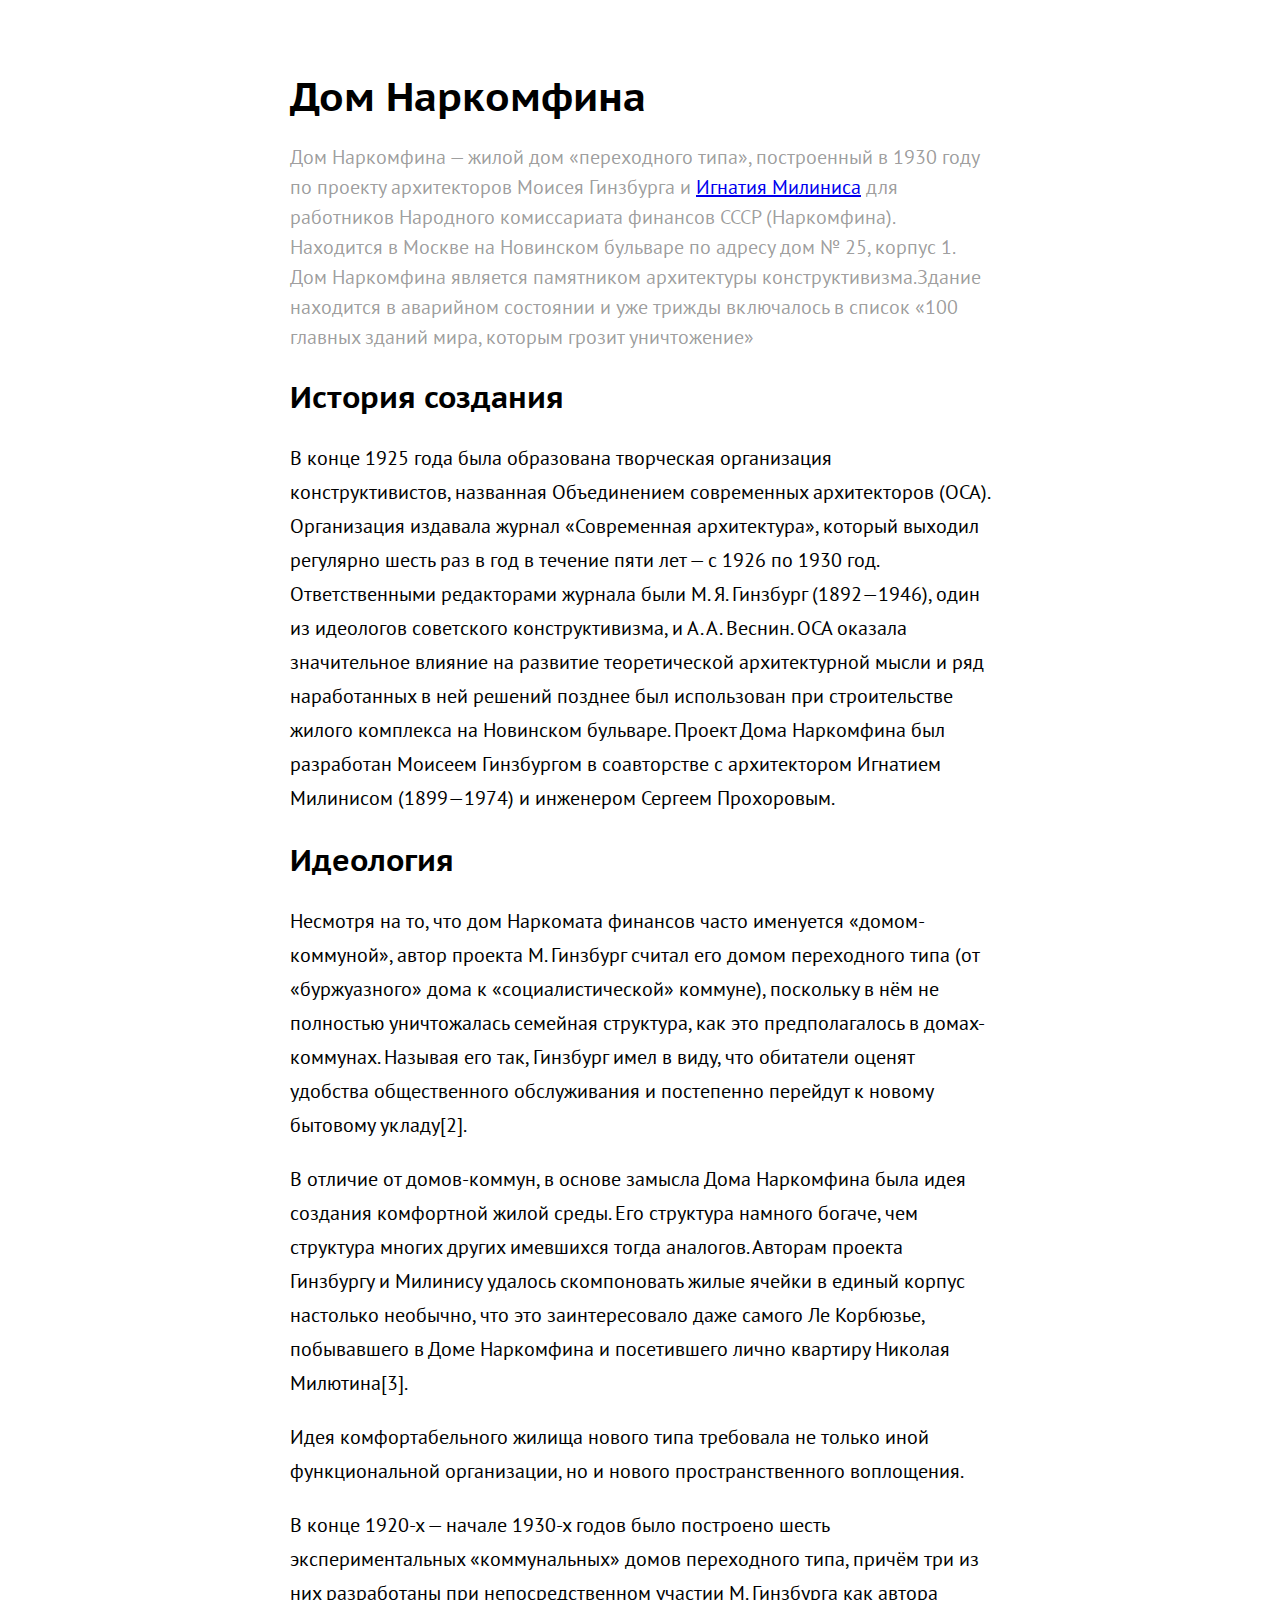
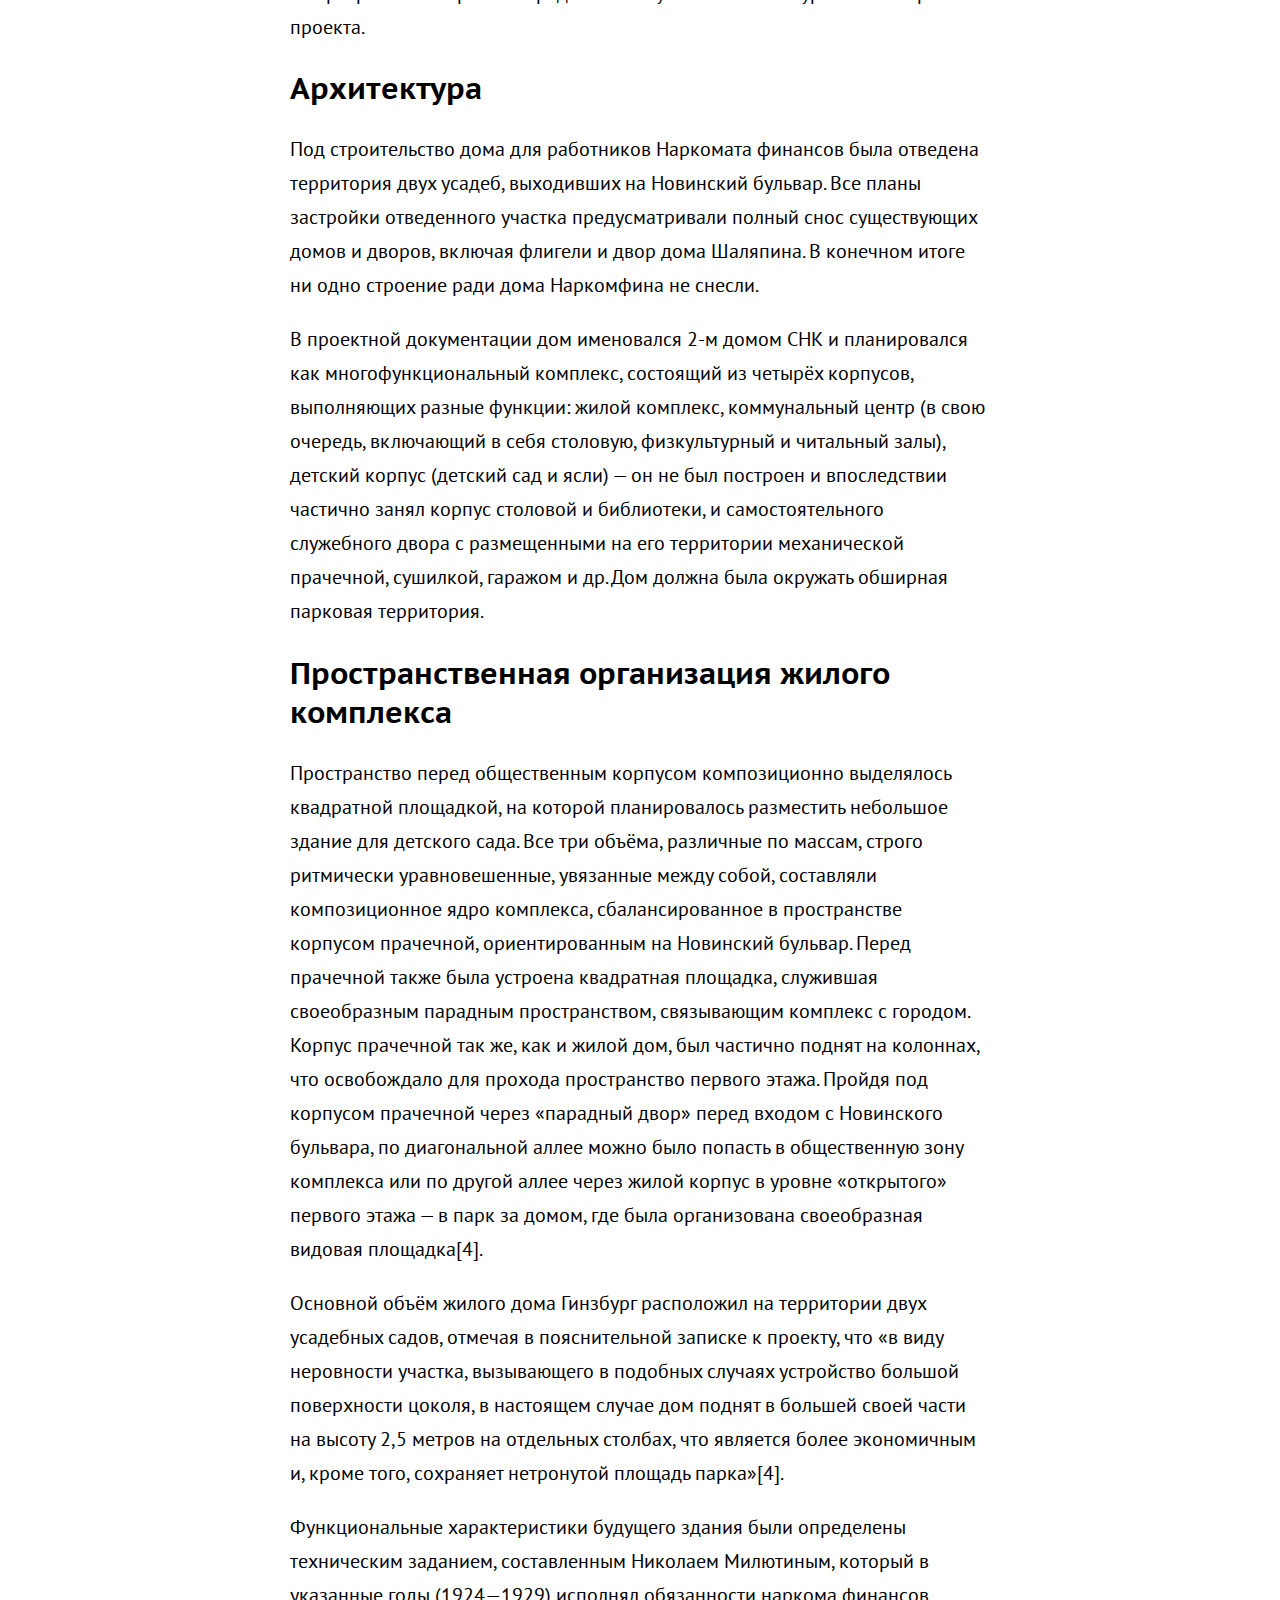
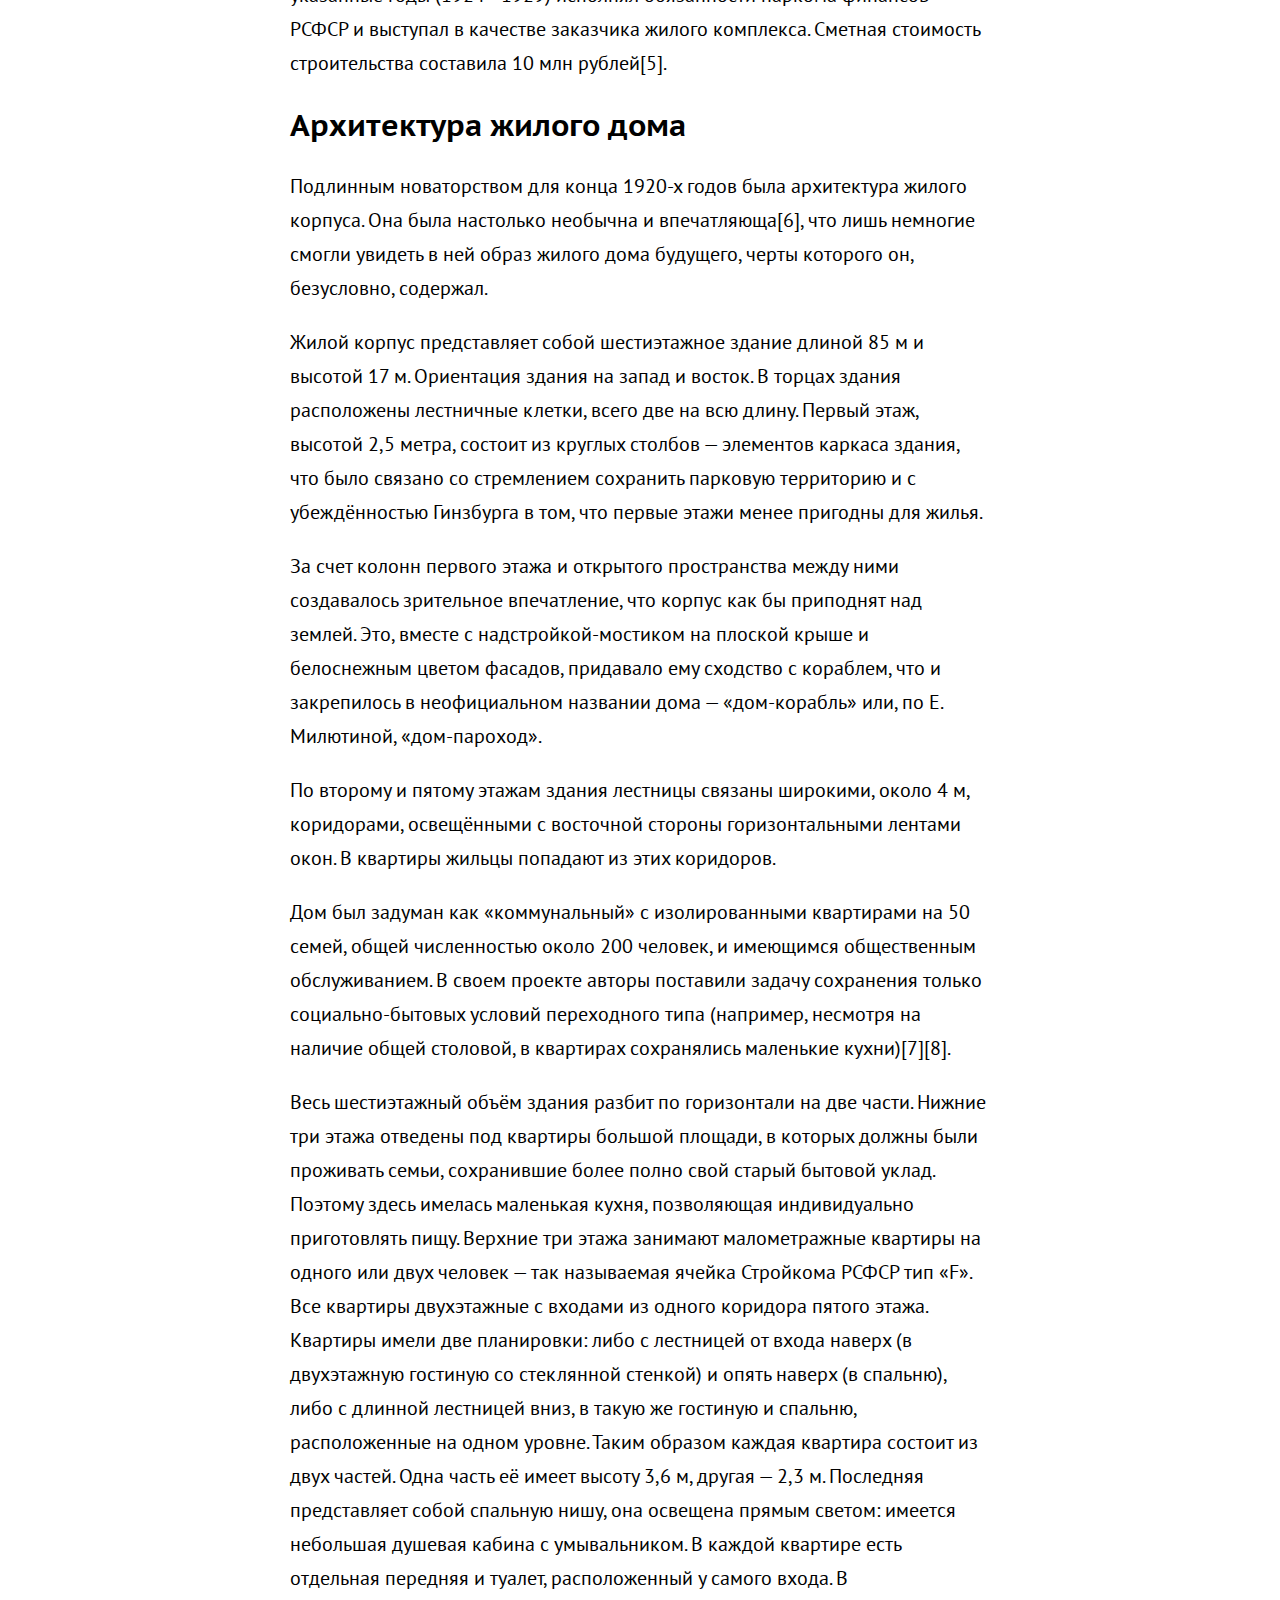
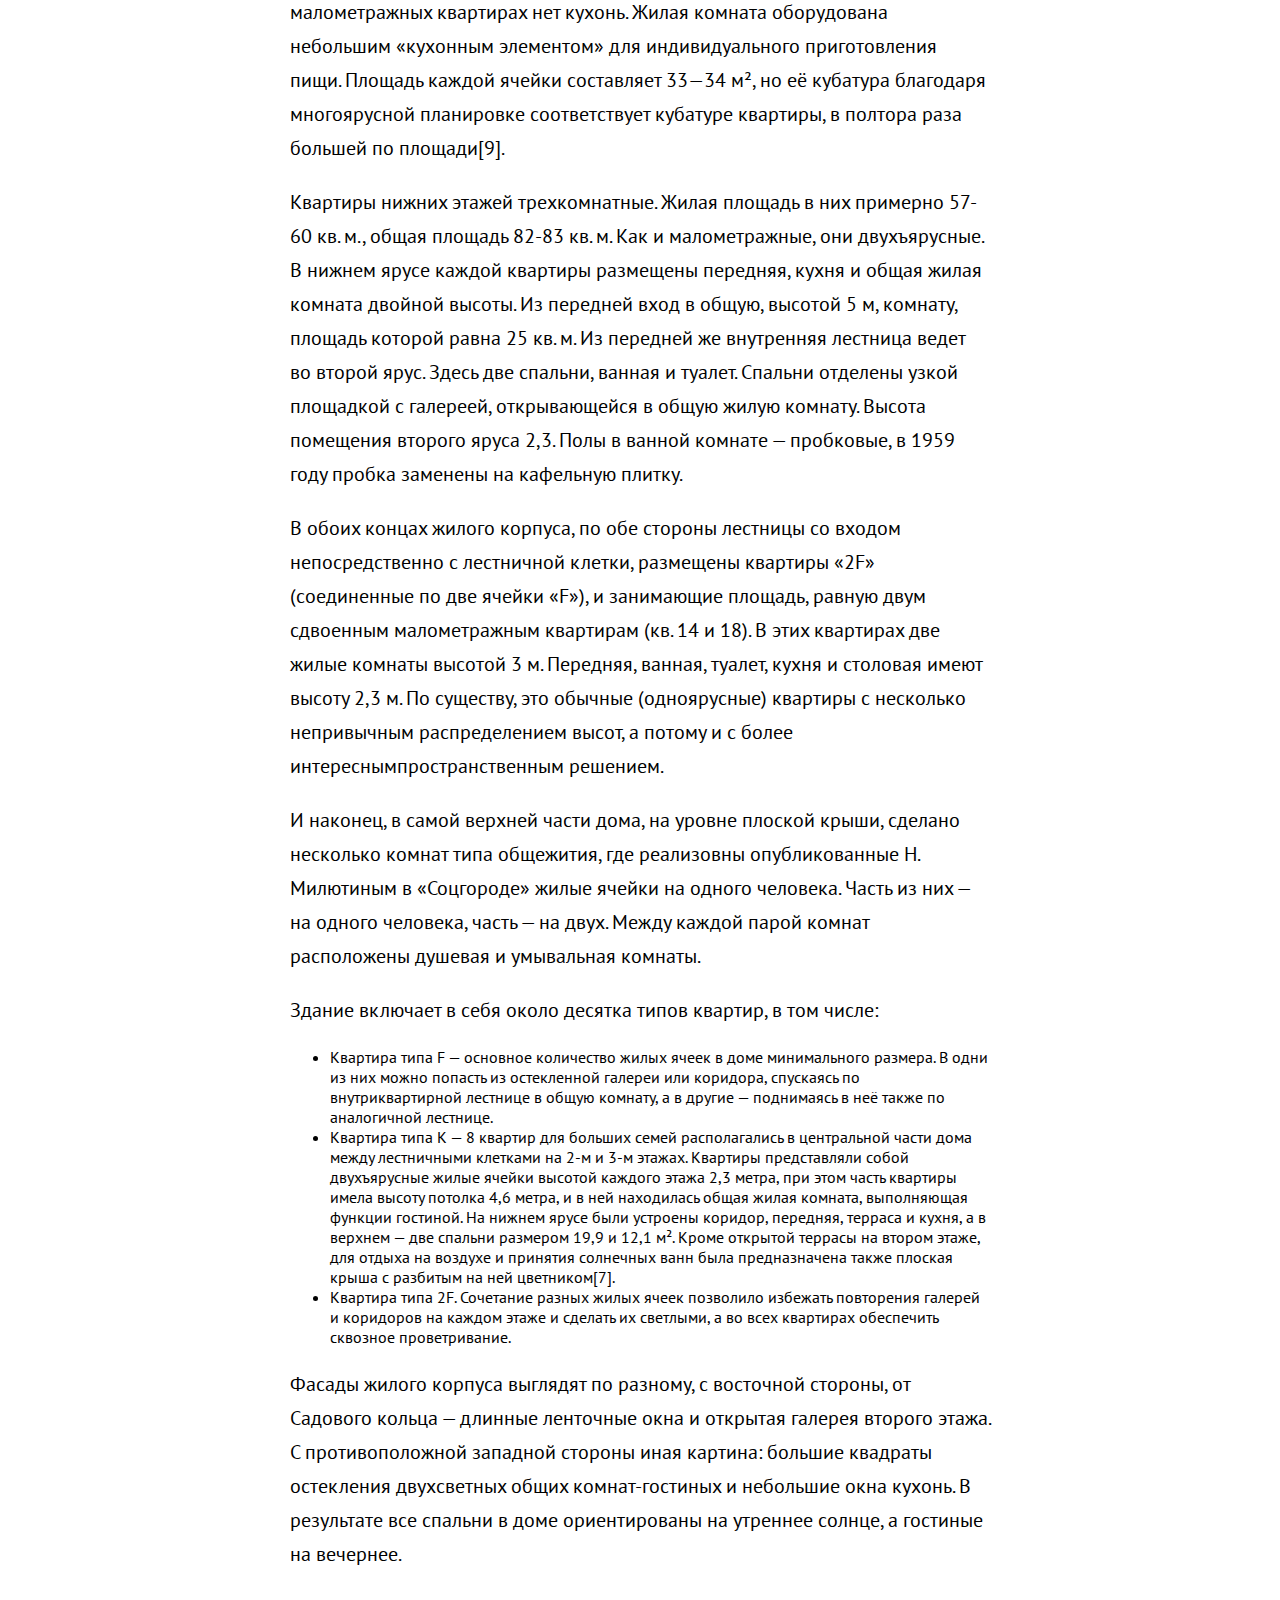
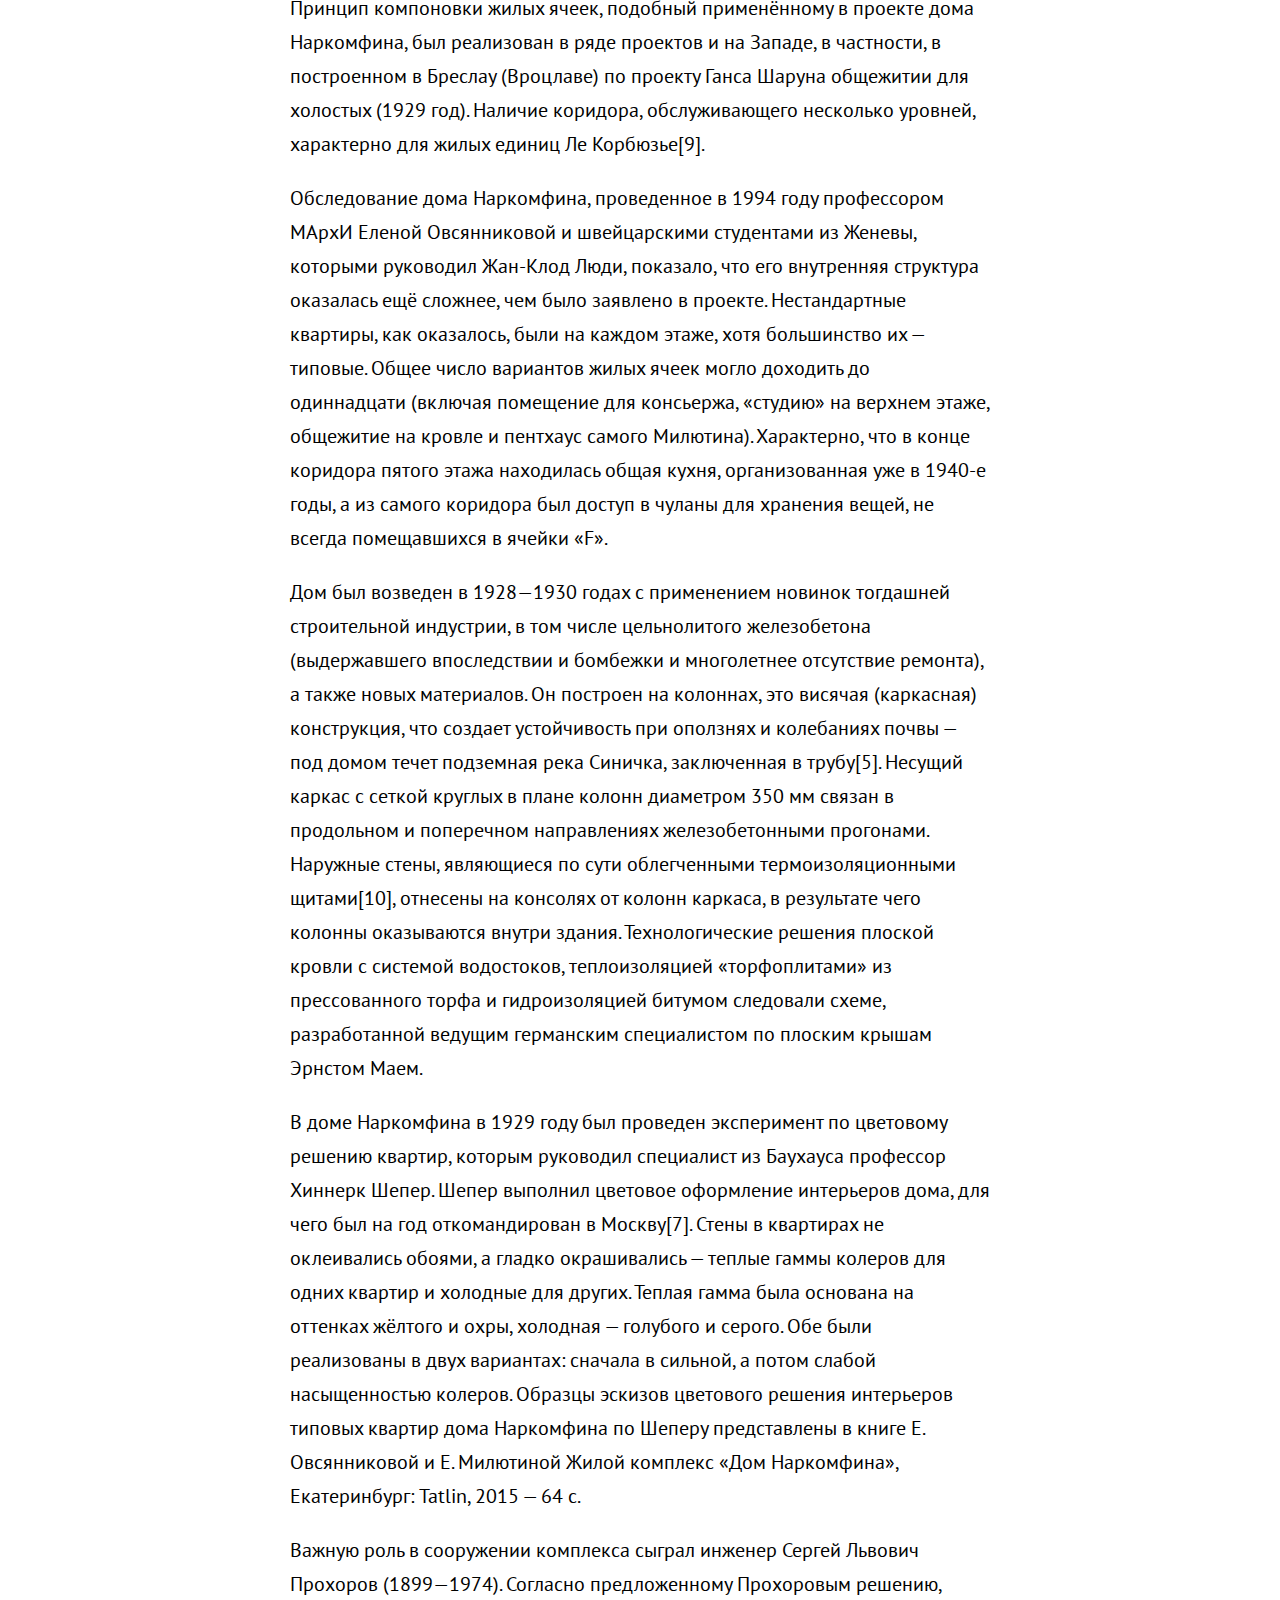
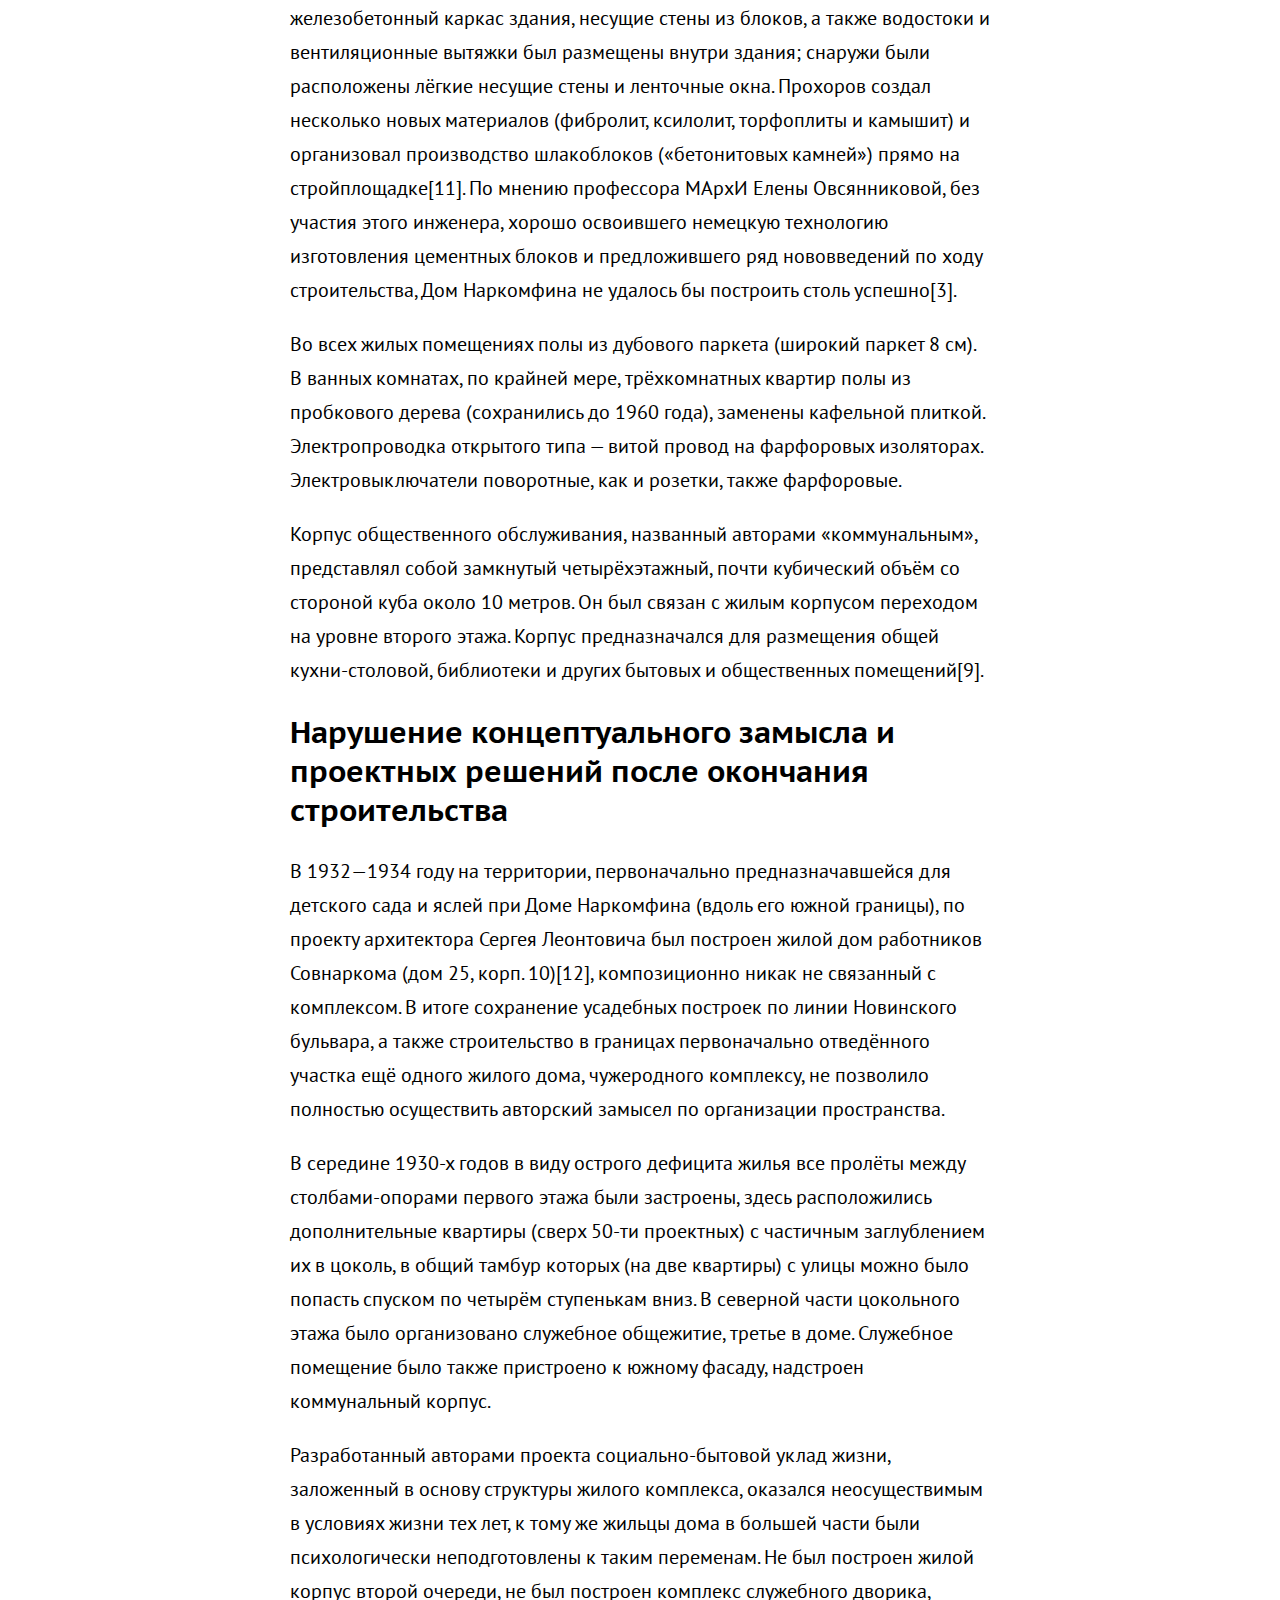
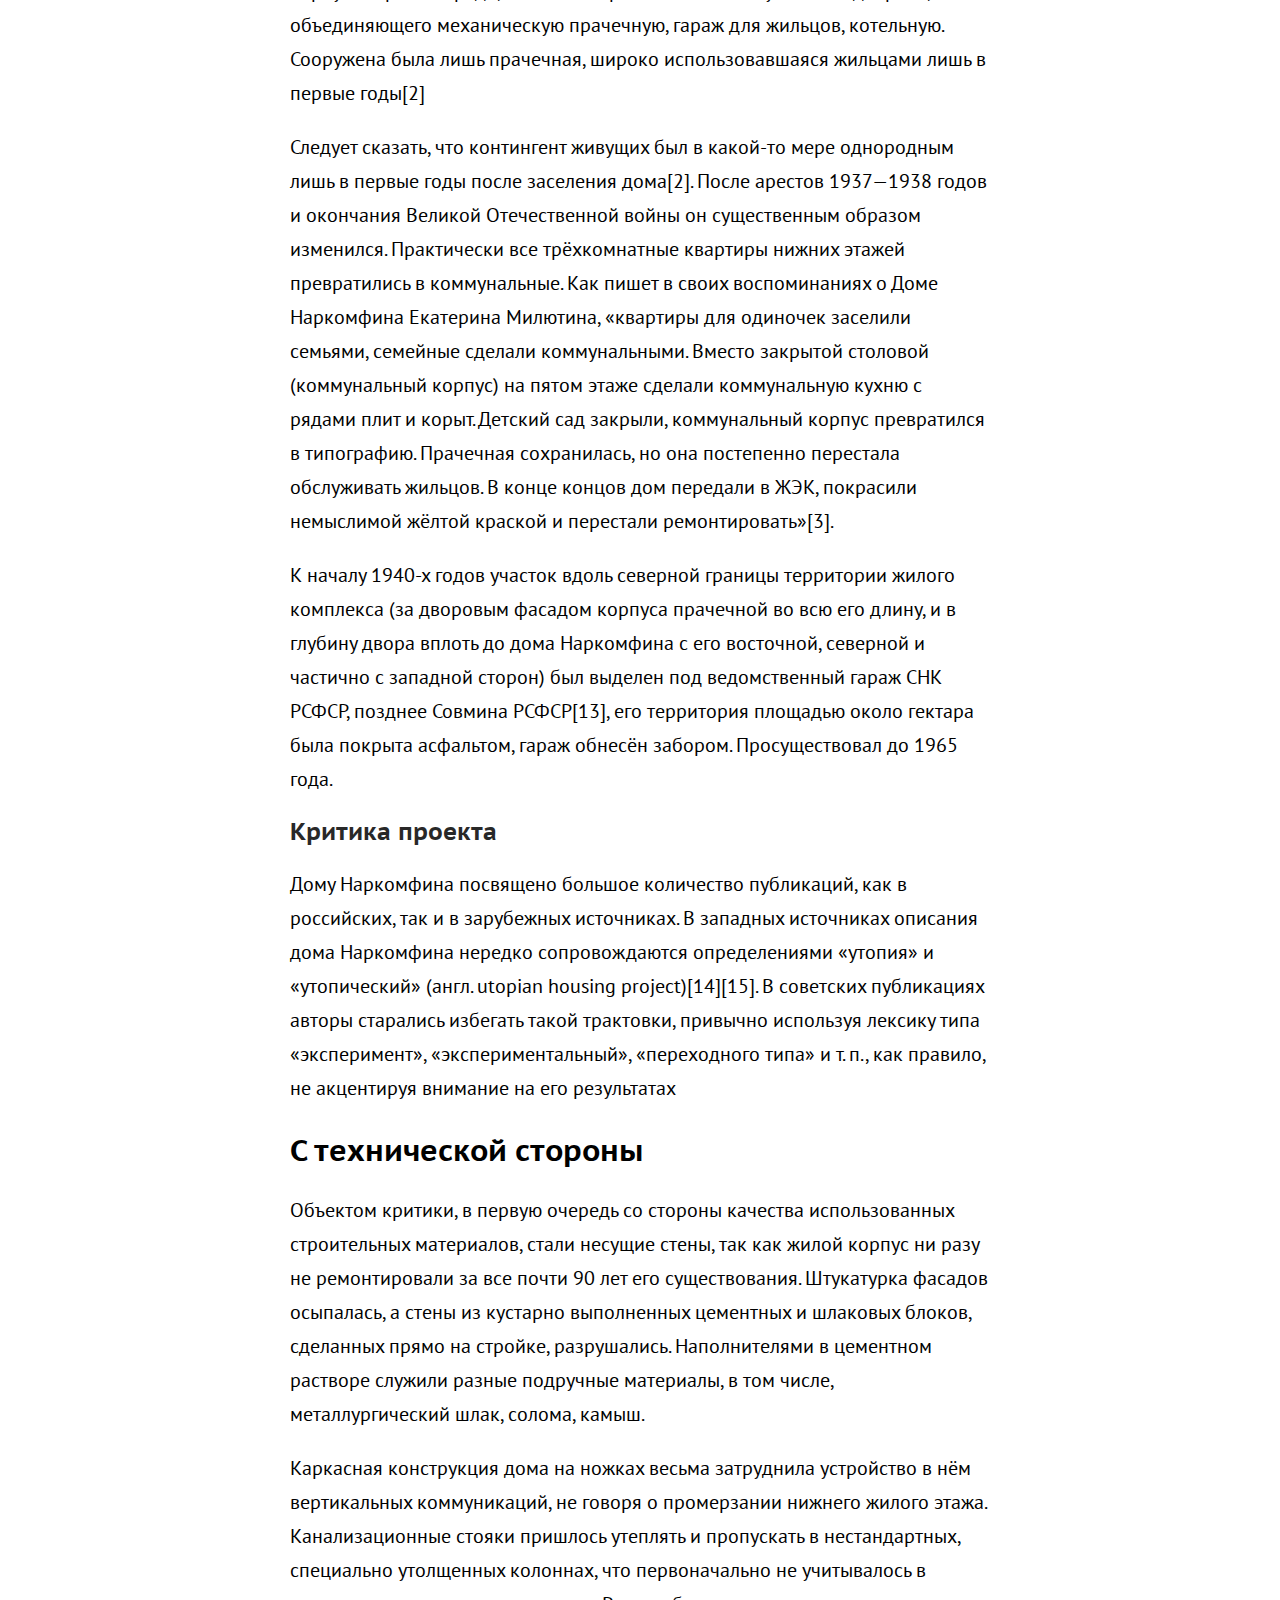
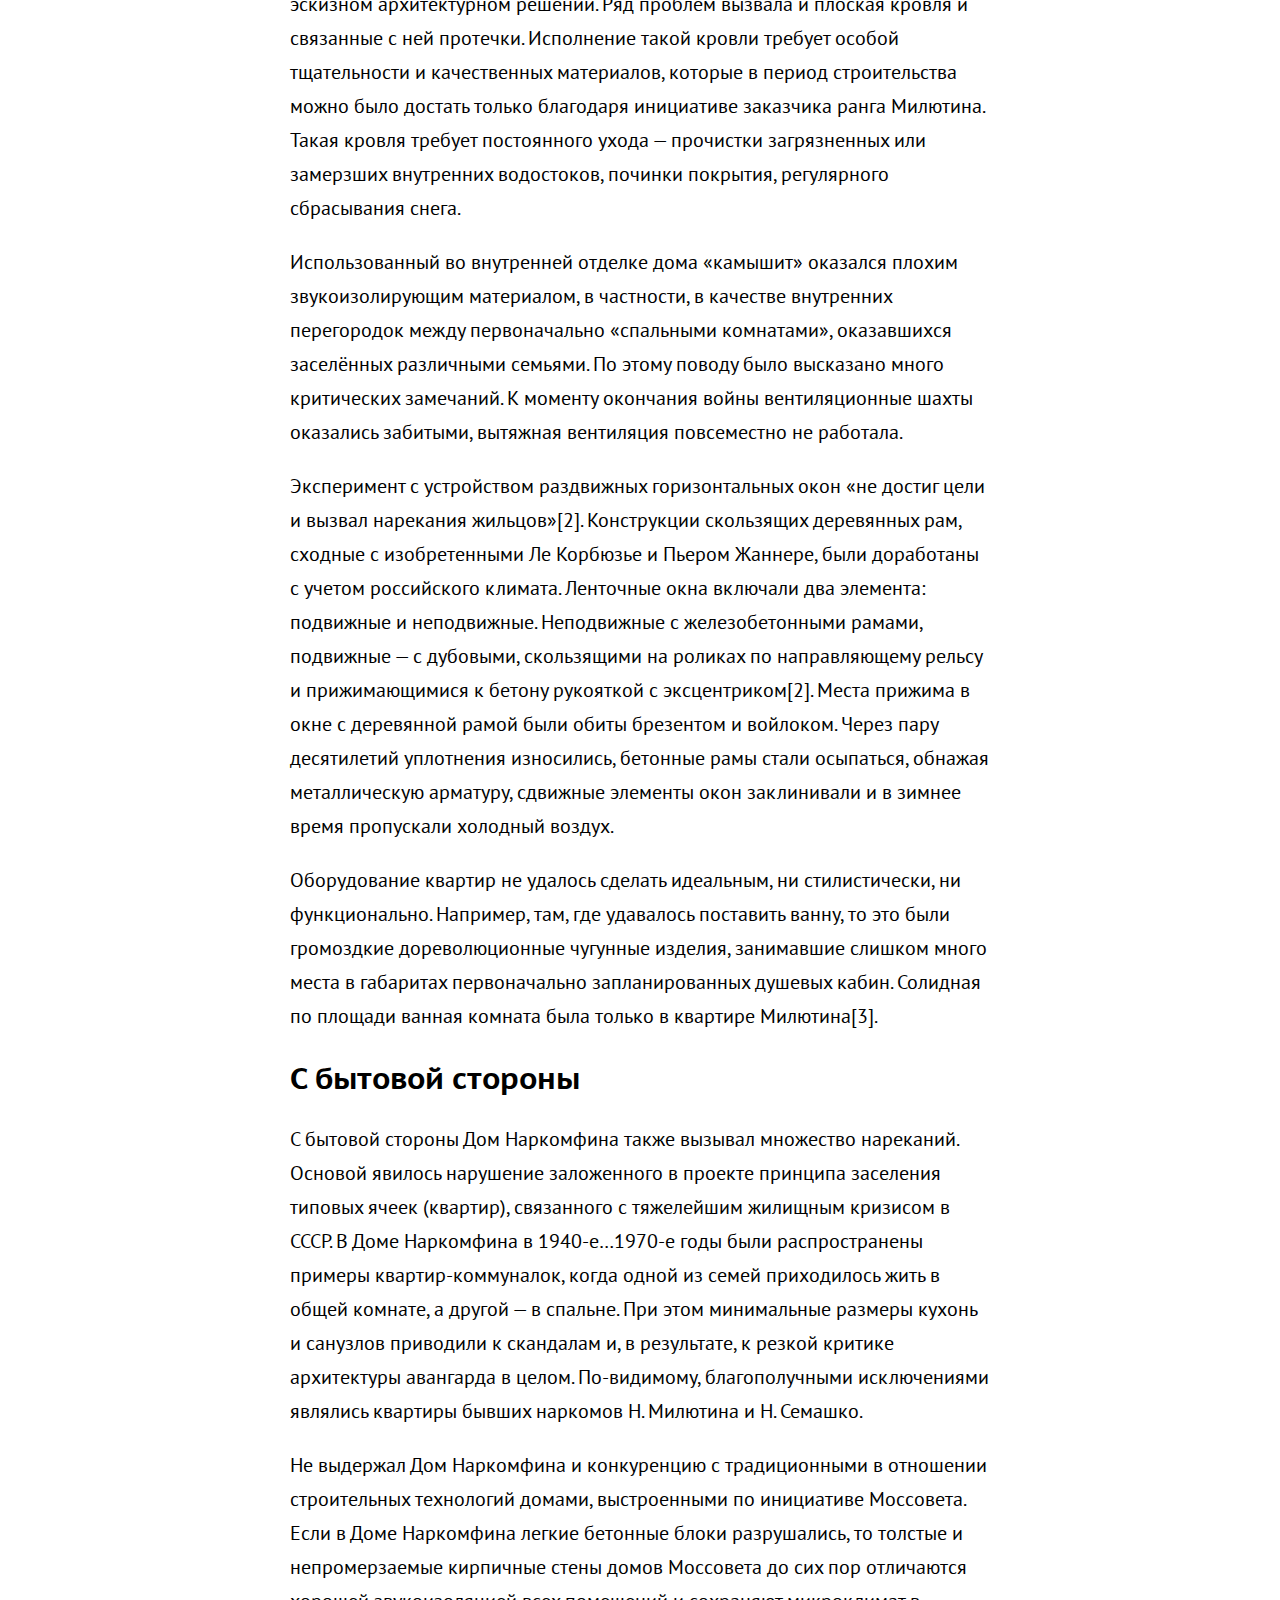
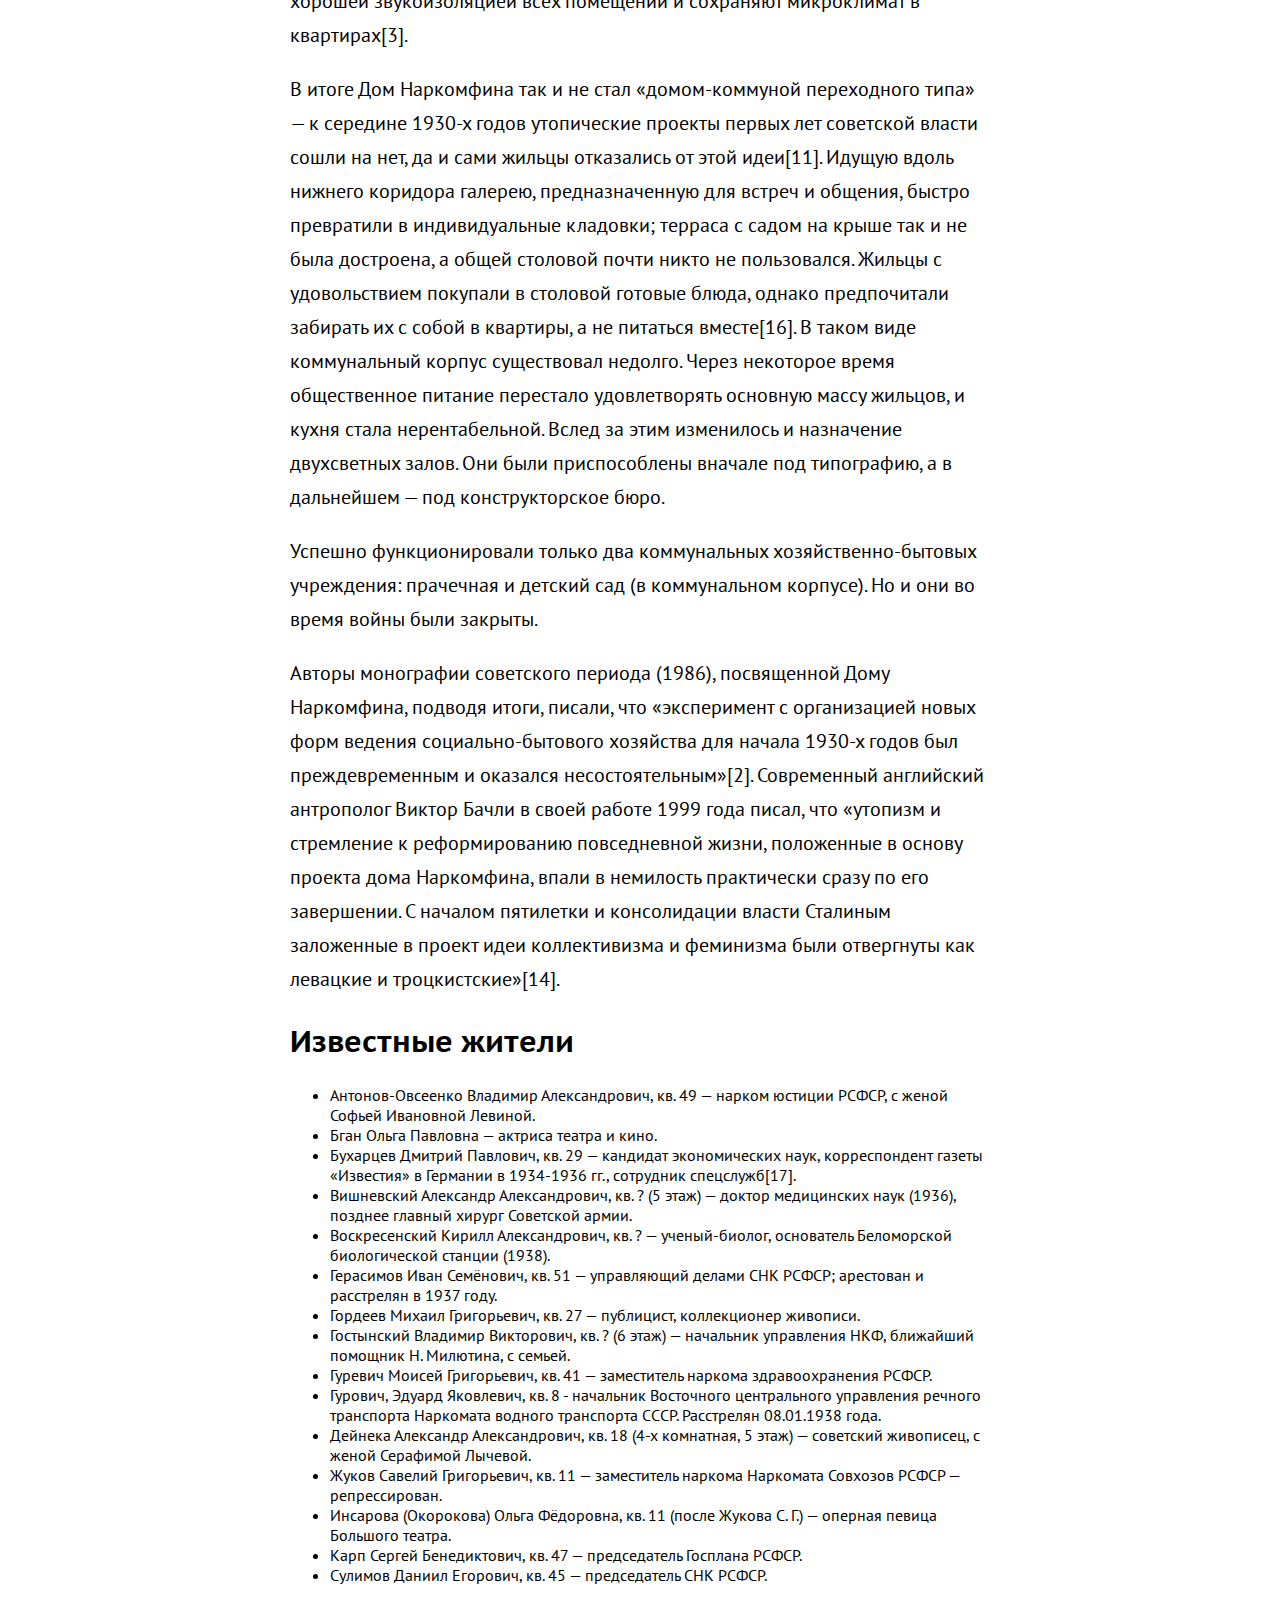
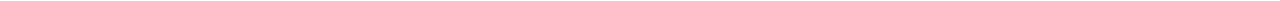
==== commit 23b7d28d: "Add styles" ====
--- a/Index.html
+++ b/Index.html
@@ -1,116 +1,73 @@
 <!DOCTYPE html>
 <html>
-  <head>
+<head>
     <meta charset="utf-8">
     <title>Дом Наркомфина</title>
-    <link rel="stylesheet" href="reset.css">
-    <link href="https://fonts.googleapis.com/css?family=PT+Sans+Caption:400,700|PT+Sans:400,400i,700,700i&amp;subset=cyrillic" rel="stylesheet">
-    <style media="screen">
+    <link rel="stylesheet" href="stylesheets/style.css">
+</head>
 
-      body {
-      font-family: 'PT Sans', sans-serif;
-      /*background-image: url(mockup.jpg);
-      background-size: 800px 20624px;
-      background-position: top center;
-      background-repeat: no-repeat;*/
-      width: 700px;
-      margin: 0 auto;
-        }
-
-
-    h1, h2, h3 {
-
-      font-family:'PT Sans Caption, sans-serif';
-      font-weight: bold;
-
-        }
-
-        h1 {
-
-        margin-top: 70px;
-        font-size: 40px;
-        margin-bottom: 3px;
-        }
-
-      h1 + p {
-        color: rgba(0, 0, 0,.4);
-        font-size: 20px;
-        line-height: 22px;
-
-        }
-
-    </style>
-
-  </head>
-
-  <body>
+<body>
     <h1>Дом Наркомфина</h1>
     <p> Дом Наркомфина — жилой дом «переходного типа», построенный в 1930 году по проекту архитекторов Моисея Гинзбурга и <a href="https://ru.wikipedia.org/wiki/%D0%9C%D0%B8%D0%BB%D0%B8%D0%BD%D0%B8%D1%81,_%D0%98%D0%B3%D0%BD%D0%B0%D1%82%D0%B8%D0%B9_%D0%A4%D1%80%D0%B0%D0%BD%D1%86%D0%B5%D0%B2%D0%B8%D1%87">Игнатия Милиниса</a> для работников Народного комиссариата финансов СССР (Наркомфина). Находится в Москве на Новинском бульваре по адресу дом № 25, корпус 1. Дом Наркомфина является памятником архитектуры конструктивизма.Здание находится в аварийном состоянии и уже трижды включалось в список «100 главных зданий мира, которым грозит уничтожение»</p>
 
-    <ul>
-          <li>1.История создания</li>
-          <li>2.Идеология</li>
-          <li>3.Архитектура</li>
-    <ul>
-          <li>3.1Пространственная организация жилого комплекса</li>
-          <li>3.2 Архитектура жилого дома</li>
-          <li>3.2Проектные и технологические решения дома Наркомфина</li>
-          <li>3.4Нарушение концептуального замысла и проектных решений после окончания строительства</li>
-    </ul>
-          <li>4.Критика проекта</li>
-    <ul>
-          <li>4.1	С технической стороны</li>
-          <li>4.2	С бытовой стороны</li>
-    </ul>
-          <li>5.Известные жители</li>
-          <li>6	История эксплуатации здания и его современное состояние</li>
-          <li>7	Роль и значение проекта в исторической перспективе</li>
-    </ul>
+<!-- <ul>
+    <li>3.1Пространственная организация жилого комплекса</li>
+    <li>3.2 Архитектура жилого дома</li>
+    <li>3.2Проектные и технологические решения дома Наркомфина</li>
+    <li>3.4Нарушение концептуального замысла и проектных решений после окончания строительства</li>
+</ul>
+    <li>4.Критика проекта</li>
+<ul>
+    <li>4.1	С технической стороны</li>
+    <li>4.2	С бытовой стороны</li>
+</ul>
+    <li>5.Известные жители</li>
+    <li>6	История эксплуатации здания и его современное состояние</li>
+    <li>7	Роль и значение проекта в исторической перспективе</li>
+</ul> -->
 
+<h2 style="font-size: 30px; color: black;">История создания</h2>
 
-      <h2 style="font-size: 60 px; color: black;">История создания</h2>
+<p>В конце 1925 года была образована творческая организация конструктивистов, названная Объединением современных архитекторов (ОСА). Организация издавала журнал «Современная архитектура», который выходил регулярно шесть раз в год в течение пяти лет — с 1926 по 1930 год. Ответственными редакторами журнала были М. Я. Гинзбург (1892—1946), один из идеологов советского конструктивизма, и А. А. Веснин. ОСА оказала значительное влияние на развитие теоретической архитектурной мысли и ряд наработанных в ней решений позднее был использован при строительстве жилого комплекса на Новинском бульваре. Проект Дома Наркомфина был разработан Моисеем Гинзбургом в соавторстве с архитектором Игнатием Милинисом (1899—1974) и инженером Сергеем Прохоровым.</p>
 
-      <p>В конце 1925 года была образована творческая организация конструктивистов, названная Объединением современных архитекторов (ОСА). Организация издавала журнал «Современная архитектура», который выходил регулярно шесть раз в год в течение пяти лет — с 1926 по 1930 год. Ответственными редакторами журнала были М. Я. Гинзбург (1892—1946), один из идеологов советского конструктивизма, и А. А. Веснин. ОСА оказала значительное влияние на развитие теоретической архитектурной мысли и ряд наработанных в ней решений позднее был использован при строительстве жилого комплекса на Новинском бульваре. Проект Дома Наркомфина был разработан Моисеем Гинзбургом в соавторстве с архитектором Игнатием Милинисом (1899—1974) и инженером Сергеем Прохоровым.</p>
+<h2 style="font-size: 30px; color:black;">Идеология</h2>
 
-      <h2 style="font-size: 60 px; color:black;">Идеология</h2>
+<p> Несмотря на то, что дом Наркомата финансов часто именуется «домом-коммуной», автор проекта М. Гинзбург считал его домом переходного типа (от «буржуазного» дома к «социалистической» коммуне), поскольку в нём не полностью уничтожалась семейная структура, как это предполагалось в домах-коммунах. Называя его так, Гинзбург имел в виду, что обитатели оценят удобства общественного обслуживания и постепенно перейдут к новому бытовому укладу[2].</p>
+<p>В отличие от домов-коммун, в основе замысла Дома Наркомфина была идея создания комфортной жилой среды. Его структура намного богаче, чем структура многих других имевшихся тогда аналогов. Авторам проекта Гинзбургу и Милинису удалось скомпоновать жилые ячейки в единый корпус настолько необычно, что это заинтересовало даже самого Ле Корбюзье, побывавшего в Доме Наркомфина и посетившего лично квартиру Николая Милютина[3].</p>
+<p>Идея комфортабельного жилища нового типа требовала не только иной функциональной организации, но и нового пространственного воплощения.</p>
+<p>В конце 1920-х — начале 1930-х годов было построено шесть экспериментальных «коммунальных» домов переходного типа, причём три из них разработаны при непосредственном участии М. Гинзбурга как автора проекта.</p>
 
-      <p> Несмотря на то, что дом Наркомата финансов часто именуется «домом-коммуной», автор проекта М. Гинзбург считал его домом переходного типа (от «буржуазного» дома к «социалистической» коммуне), поскольку в нём не полностью уничтожалась семейная структура, как это предполагалось в домах-коммунах. Называя его так, Гинзбург имел в виду, что обитатели оценят удобства общественного обслуживания и постепенно перейдут к новому бытовому укладу[2].</p>
-      <p>В отличие от домов-коммун, в основе замысла Дома Наркомфина была идея создания комфортной жилой среды. Его структура намного богаче, чем структура многих других имевшихся тогда аналогов. Авторам проекта Гинзбургу и Милинису удалось скомпоновать жилые ячейки в единый корпус настолько необычно, что это заинтересовало даже самого Ле Корбюзье, побывавшего в Доме Наркомфина и посетившего лично квартиру Николая Милютина[3].</p>
-      <p>Идея комфортабельного жилища нового типа требовала не только иной функциональной организации, но и нового пространственного воплощения.</p>
-      <p>В конце 1920-х — начале 1930-х годов было построено шесть экспериментальных «коммунальных» домов переходного типа, причём три из них разработаны при непосредственном участии М. Гинзбурга как автора проекта.</p>
+<h2 style="font-size: 30px; color: black;">Архитектура</h2>
 
-      <h2 style="font-size: 60 px; color: black;">Архитектура</h2>
+<p>Под строительство дома для работников Наркомата финансов была отведена территория двух усадеб, выходивших на Новинский бульвар. Все планы застройки отведенного участка предусматривали полный снос существующих домов и дворов, включая флигели и двор дома Шаляпина. В конечном итоге ни одно строение ради дома Наркомфина не снесли.</p>
+<p>В проектной документации дом именовался 2-м домом СНК и планировался как многофункциональный комплекс, состоящий из четырёх корпусов, выполняющих разные функции: жилой комплекс, коммунальный центр (в свою очередь, включающий в себя столовую, физкультурный и читальный залы), детский корпус (детский сад и ясли) — он не был построен и впоследствии частично занял корпус столовой и библиотеки, и самостоятельного служебного двора с размещенными на его территории механической прачечной, сушилкой, гаражом и др. Дом должна была окружать обширная парковая территория.</p>
 
-      <p>Под строительство дома для работников Наркомата финансов была отведена территория двух усадеб, выходивших на Новинский бульвар. Все планы застройки отведенного участка предусматривали полный снос существующих домов и дворов, включая флигели и двор дома Шаляпина. В конечном итоге ни одно строение ради дома Наркомфина не снесли.</p>
-      <p>В проектной документации дом именовался 2-м домом СНК и планировался как многофункциональный комплекс, состоящий из четырёх корпусов, выполняющих разные функции: жилой комплекс, коммунальный центр (в свою очередь, включающий в себя столовую, физкультурный и читальный залы), детский корпус (детский сад и ясли) — он не был построен и впоследствии частично занял корпус столовой и библиотеки, и самостоятельного служебного двора с размещенными на его территории механической прачечной, сушилкой, гаражом и др. Дом должна была окружать обширная парковая территория.</p>
+<h2 style="font-size: 30px; color: black;">Пространственная организация жилого комплекса</h2>
 
-      <h2 style="font-size: 60 px; color: black;">Пространственная организация жилого комплекса</h2>
+<p>Пространство перед общественным корпусом композиционно выделялось квадратной площадкой, на которой планировалось разместить небольшое здание для детского сада. Все три объёма, различные по массам, строго ритмически уравновешенные, увязанные между собой, составляли композиционное ядро комплекса, сбалансированное в пространстве корпусом прачечной, ориентированным на Новинский бульвар. Перед прачечной также была устроена квадратная площадка, служившая своеобразным парадным пространством, связывающим комплекс с городом. Корпус прачечной так же, как и жилой дом, был частично поднят на колоннах, что освобождало для прохода пространство первого этажа. Пройдя под корпусом прачечной через «парадный двор» перед входом с Новинского бульвара, по диагональной аллее можно было попасть в общественную зону комплекса или по другой аллее через жилой корпус в уровне «открытого» первого этажа — в парк за домом, где была организована своеобразная видовая площадка[4].</p>
+<p>Основной объём жилого дома Гинзбург расположил на территории двух усадебных садов, отмечая в пояснительной записке к проекту, что «в виду неровности участка, вызывающего в подобных случаях устройство большой поверхности цоколя, в настоящем случае дом поднят в большей своей части на высоту 2,5 метров на отдельных столбах, что является более экономичным и, кроме того, сохраняет нетронутой площадь парка»[4].</p>
+<p>Функциональные характеристики будущего здания были определены техническим заданием, составленным Николаем Милютиным, который в указанные годы (1924—1929) исполнял обязанности наркома финансов РСФСР и выступал в качестве заказчика жилого комплекса. Сметная стоимость строительства составила 10 млн рублей[5].</p>
 
-      <p>Пространство перед общественным корпусом композиционно выделялось квадратной площадкой, на которой планировалось разместить небольшое здание для детского сада. Все три объёма, различные по массам, строго ритмически уравновешенные, увязанные между собой, составляли композиционное ядро комплекса, сбалансированное в пространстве корпусом прачечной, ориентированным на Новинский бульвар. Перед прачечной также была устроена квадратная площадка, служившая своеобразным парадным пространством, связывающим комплекс с городом. Корпус прачечной так же, как и жилой дом, был частично поднят на колоннах, что освобождало для прохода пространство первого этажа. Пройдя под корпусом прачечной через «парадный двор» перед входом с Новинского бульвара, по диагональной аллее можно было попасть в общественную зону комплекса или по другой аллее через жилой корпус в уровне «открытого» первого этажа — в парк за домом, где была организована своеобразная видовая площадка[4].</p>
-      <p>Основной объём жилого дома Гинзбург расположил на территории двух усадебных садов, отмечая в пояснительной записке к проекту, что «в виду неровности участка, вызывающего в подобных случаях устройство большой поверхности цоколя, в настоящем случае дом поднят в большей своей части на высоту 2,5 метров на отдельных столбах, что является более экономичным и, кроме того, сохраняет нетронутой площадь парка»[4].</p>
-      <p>Функциональные характеристики будущего здания были определены техническим заданием, составленным Николаем Милютиным, который в указанные годы (1924—1929) исполнял обязанности наркома финансов РСФСР и выступал в качестве заказчика жилого комплекса. Сметная стоимость строительства составила 10 млн рублей[5].</p>
+<h2 style="font-size: 30px; color: black;">Архитектура жилого дома</h2>
 
-      <h2 style="font-size: 60 px; color: black;">Архитектура жилого дома</h2>
+<p>Подлинным новаторством для конца 1920-х годов была архитектура жилого корпуса. Она была настолько необычна и впечатляюща[6], что лишь немногие смогли увидеть в ней образ жилого дома будущего, черты которого он, безусловно, содержал.</p>
+<p>Жилой корпус представляет собой шестиэтажное здание длиной 85 м и высотой 17 м. Ориентация здания на запад и восток. В торцах здания расположены лестничные клетки, всего две на всю длину. Первый этаж, высотой 2,5 метра, состоит из круглых столбов — элементов каркаса здания, что было связано со стремлением сохранить парковую территорию и с убеждённостью Гинзбурга в том, что первые этажи менее пригодны для жилья.</p>
+<p>За счет колонн первого этажа и открытого пространства между ними создавалось зрительное впечатление, что корпус как бы приподнят над землей. Это, вместе с надстройкой-мостиком на плоской крыше и белоснежным цветом фасадов, придавало ему сходство с кораблем, что и закрепилось в неофициальном названии дома — «дом-корабль» или, по Е. Милютиной, «дом-пароход».</p>
+<p>По второму и пятому этажам здания лестницы связаны широкими, около 4 м, коридорами, освещёнными с восточной стороны горизонтальными лентами окон. В квартиры жильцы попадают из этих коридоров.</p>
+<p>Дом был задуман как «коммунальный» с изолированными квартирами на 50 семей, общей численностью около 200 человек, и имеющимся общественным обслуживанием. В своем проекте авторы поставили задачу сохранения только социально-бытовых условий переходного типа (например, несмотря на наличие общей столовой, в квартирах сохранялись маленькие кухни)[7][8].</p>
+<p>Весь шестиэтажный объём здания разбит по горизонтали на две части. Нижние три этажа отведены под квартиры большой площади, в которых должны были проживать семьи, сохранившие более полно свой старый бытовой уклад. Поэтому здесь имелась маленькая кухня, позволяющая индивидуально приготовлять пищу. Верхние три этажа занимают малометражные квартиры на одного или двух человек — так называемая ячейка Стройкома РСФСР тип «F». Все квартиры двухэтажные с входами из одного коридора пятого этажа. Квартиры имели две планировки: либо с лестницей от входа наверх (в двухэтажную гостиную со стеклянной стенкой) и опять наверх (в спальню), либо с длинной лестницей вниз, в такую же гостиную и спальню, расположенные на одном уровне. Таким образом каждая квартира состоит из двух частей. Одна часть её имеет высоту 3,6 м, другая — 2,3 м. Последняя представляет собой спальную нишу, она освещена прямым светом: имеется небольшая душевая кабина с умывальником. В каждой квартире есть отдельная передняя и туалет, расположенный у самого входа. В малометражных квартирах нет кухонь. Жилая комната оборудована небольшим «кухонным элементом» для индивидуального приготовления пищи. Площадь каждой ячейки составляет 33—34 м², но её кубатура благодаря многоярусной планировке соответствует кубатуре квартиры, в полтора раза большей по площади[9].
+</p>
+<p>Квартиры нижних этажей трехкомнатные. Жилая площадь в них примерно 57-60 кв. м., общая площадь 82-83 кв. м. Как и малометражные, они двухъярусные. В нижнем ярусе каждой квартиры размещены передняя, кухня и общая жилая комната двойной высоты. Из передней вход в общую, высотой 5 м, комнату, площадь которой равна 25 кв. м. Из передней же внутренняя лестница ведет во второй ярус. Здесь две спальни, ванная и туалет. Спальни отделены узкой площадкой с галереей, открывающейся в общую жилую комнату. Высота помещения второго яруса 2,3. Полы в ванной комнате — пробковые, в 1959 году пробка заменены на кафельную плитку.</p>
+<p>В обоих концах жилого корпуса, по обе стороны лестницы со входом непосредственно с лестничной клетки, размещены квартиры «2F» (соединенные по две ячейки «F»), и занимающие площадь, равную двум сдвоенным малометражным квартирам (кв. 14 и 18). В этих квартирах две жилые комнаты высотой 3 м. Передняя, ванная, туалет, кухня и столовая имеют высоту 2,3 м. По существу, это обычные (одноярусные) квартиры с несколько непривычным распределением высот, а потому и с более интереснымпространственным решением.</p>
+<p>И наконец, в самой верхней части дома, на уровне плоской крыши, сделано несколько комнат типа общежития, где реализовны опубликованные Н. Милютиным в «Соцгороде» жилые ячейки на одного человека. Часть из них — на одного человека, часть — на двух. Между каждой парой комнат расположены душевая и умывальная комнаты.</p><p>Здание включает в себя около десятка типов квартир, в том числе:</p>
 
-      <p>Подлинным новаторством для конца 1920-х годов была архитектура жилого корпуса. Она была настолько необычна и впечатляюща[6], что лишь немногие смогли увидеть в ней образ жилого дома будущего, черты которого он, безусловно, содержал.</p>
-      <p>Жилой корпус представляет собой шестиэтажное здание длиной 85 м и высотой 17 м. Ориентация здания на запад и восток. В торцах здания расположены лестничные клетки, всего две на всю длину. Первый этаж, высотой 2,5 метра, состоит из круглых столбов — элементов каркаса здания, что было связано со стремлением сохранить парковую территорию и с убеждённостью Гинзбурга в том, что первые этажи менее пригодны для жилья.</p>
-      <p>За счет колонн первого этажа и открытого пространства между ними создавалось зрительное впечатление, что корпус как бы приподнят над землей. Это, вместе с надстройкой-мостиком на плоской крыше и белоснежным цветом фасадов, придавало ему сходство с кораблем, что и закрепилось в неофициальном названии дома — «дом-корабль» или, по Е. Милютиной, «дом-пароход».</p>
-      <p>По второму и пятому этажам здания лестницы связаны широкими, около 4 м, коридорами, освещёнными с восточной стороны горизонтальными лентами окон. В квартиры жильцы попадают из этих коридоров.</p>
-      <p>Дом был задуман как «коммунальный» с изолированными квартирами на 50 семей, общей численностью около 200 человек, и имеющимся общественным обслуживанием. В своем проекте авторы поставили задачу сохранения только социально-бытовых условий переходного типа (например, несмотря на наличие общей столовой, в квартирах сохранялись маленькие кухни)[7][8].</p>
-      <p>Весь шестиэтажный объём здания разбит по горизонтали на две части. Нижние три этажа отведены под квартиры большой площади, в которых должны были проживать семьи, сохранившие более полно свой старый бытовой уклад. Поэтому здесь имелась маленькая кухня, позволяющая индивидуально приготовлять пищу. Верхние три этажа занимают малометражные квартиры на одного или двух человек — так называемая ячейка Стройкома РСФСР тип «F». Все квартиры двухэтажные с входами из одного коридора пятого этажа. Квартиры имели две планировки: либо с лестницей от входа наверх (в двухэтажную гостиную со стеклянной стенкой) и опять наверх (в спальню), либо с длинной лестницей вниз, в такую же гостиную и спальню, расположенные на одном уровне. Таким образом каждая квартира состоит из двух частей. Одна часть её имеет высоту 3,6 м, другая — 2,3 м. Последняя представляет собой спальную нишу, она освещена прямым светом: имеется небольшая душевая кабина с умывальником. В каждой квартире есть отдельная передняя и туалет, расположенный у самого входа. В малометражных квартирах нет кухонь. Жилая комната оборудована небольшим «кухонным элементом» для индивидуального приготовления пищи. Площадь каждой ячейки составляет 33—34 м², но её кубатура благодаря многоярусной планировке соответствует кубатуре квартиры, в полтора раза большей по площади[9].
-      </p>
-      <p>Квартиры нижних этажей трехкомнатные. Жилая площадь в них примерно 57-60 кв. м., общая площадь 82-83 кв. м. Как и малометражные, они двухъярусные. В нижнем ярусе каждой квартиры размещены передняя, кухня и общая жилая комната двойной высоты. Из передней вход в общую, высотой 5 м, комнату, площадь которой равна 25 кв. м. Из передней же внутренняя лестница ведет во второй ярус. Здесь две спальни, ванная и туалет. Спальни отделены узкой площадкой с галереей, открывающейся в общую жилую комнату. Высота помещения второго яруса 2,3. Полы в ванной комнате — пробковые, в 1959 году пробка заменены на кафельную плитку.</p>
-      <p>В обоих концах жилого корпуса, по обе стороны лестницы со входом непосредственно с лестничной клетки, размещены квартиры «2F» (соединенные по две ячейки «F»), и занимающие площадь, равную двум сдвоенным малометражным квартирам (кв. 14 и 18). В этих квартирах две жилые комнаты высотой 3 м. Передняя, ванная, туалет, кухня и столовая имеют высоту 2,3 м. По существу, это обычные (одноярусные) квартиры с несколько непривычным распределением высот, а потому и с более интересным пространственным решением.</p>
-      <p>И наконец, в самой верхней части дома, на уровне плоской крыши, сделано несколько комнат типа общежития, где реализовны опубликованные Н. Милютиным в «Соцгороде» жилые ячейки на одного человека. Часть из них — на одного человека, часть — на двух. Между каждой парой комнат расположены душевая и умывальная комнаты.</p>
-      <p>Здание включает в себя около десятка типов квартир, в том числе:</p>
+<ul>
 
-      <ul>
+    <li>Квартира типа F — основное количество жилых ячеек в доме минимального размера. В одни из них можно попасть из остекленной галереи или коридора, спускаясь по внутриквартирной лестнице в общую комнату, а в другие — поднимаясь в неё также по аналогичной лестнице.</li>
+    <li>Квартира типа K — 8 квартир для больших семей располагались в центральной части дома между лестничными клетками на 2-м и 3-м этажах. Квартиры представляли собой двухъярусные жилые ячейки высотой каждого этажа 2,3 метра, при этом часть квартиры имела высоту потолка 4,6 метра, и в ней находилась общая жилая комната, выполняющая функции гостиной. На нижнем ярусе были устроены коридор, передняя, терраса и кухня, а в верхнем — две спальни размером 19,9 и 12,1 м². Кроме открытой террасы на втором этаже, для отдыха на воздухе и принятия солнечных ванн была предназначена также плоская крыша с разбитым на ней цветником[7].</li>
+    <li>Квартира типа 2F. Сочетание разных жилых ячеек позволило избежать повторения галерей и коридоров на каждом этаже и сделать их светлыми, а во всех квартирах обеспечить сквозное проветривание.</li>
 
-        <li>Квартира типа F — основное количество жилых ячеек в доме минимального размера. В одни из них можно попасть из остекленной галереи или коридора, спускаясь по внутриквартирной лестнице в общую комнату, а в другие — поднимаясь в неё также по аналогичной лестнице.</li>
-        <li>Квартира типа K — 8 квартир для больших семей располагались в центральной части дома между лестничными клетками на 2-м и 3-м этажах. Квартиры представляли собой двухъярусные жилые ячейки высотой каждого этажа 2,3 метра, при этом часть квартиры имела высоту потолка 4,6 метра, и в ней находилась общая жилая комната, выполняющая функции гостиной. На нижнем ярусе были устроены коридор, передняя, терраса и кухня, а в верхнем — две спальни размером 19,9 и 12,1 м². Кроме открытой террасы на втором этаже, для отдыха на воздухе и принятия солнечных ванн была предназначена также плоская крыша с разбитым на ней цветником[7].</li>
-        <li>Квартира типа 2F. Сочетание разных жилых ячеек позволило избежать повторения галерей и коридоров на каждом этаже и сделать их светлыми, а во всех квартирах обеспечить сквозное проветривание.</li>
-
-      </ul>
+</ul>
 
       <p>Фасады жилого корпуса выглядят по разному, с восточной стороны, от Садового кольца — длинные ленточные окна и открытая галерея второго этажа. С противоположной западной стороны иная картина: большие квадраты остекления двухсветных общих комнат-гостиных и небольшие окна кухонь. В результате все спальни в доме ориентированы на утреннее солнце, а гостиные на вечернее.</p>
       <p>Принцип компоновки жилых ячеек, подобный применённому в проекте дома Наркомфина, был реализован в ряде проектов и на Западе, в частности, в построенном в Бреслау (Вроцлаве) по проекту Ганса Шаруна общежитии для холостых (1929 год). Наличие коридора, обслуживающего несколько уровней, характерно для жилых единиц Ле Корбюзье[9].</p>
@@ -121,7 +78,7 @@
       <p>Во всех жилых помещениях полы из дубового паркета (широкий паркет 8 см). В ванных комнатах, по крайней мере, трёхкомнатных квартир полы из пробкового дерева (сохранились до 1960 года), заменены кафельной плиткой. Электропроводка открытого типа — витой провод на фарфоровых изоляторах. Электровыключатели поворотные, как и розетки, также фарфоровые.</p>
       <p>Корпус общественного обслуживания, названный авторами «коммунальным», представлял собой замкнутый четырёхэтажный, почти кубический объём со стороной куба около 10 метров. Он был связан с жилым корпусом переходом на уровне второго этажа. Корпус предназначался для размещения общей кухни-столовой, библиотеки и других бытовых и общественных помещений[9].</p>
 
-      <h2 style="font-size: 60 px; color: black;">Нарушение концептуального замысла и проектных решений после окончания строительства</h2>
+      <h2 style="font-size: 30px; color: black;">Нарушение концептуального замысла и проектных решений после окончания строительства</h2>
 
       <p>В 1932—1934 году на территории, первоначально предназначавшейся для детского сада и яслей при Доме Наркомфина (вдоль его южной границы), по проекту архитектора Сергея Леонтовича был построен жилой дом работников Совнаркома (дом 25, корп. 10)[12], композиционно никак не связанный с комплексом. В итоге сохранение усадебных построек по линии Новинского бульвара, а также строительство в границах первоначально отведённого участка ещё одного жилого дома, чужеродного комплексу, не позволило полностью осуществить авторский замысел по организации пространства.</p>
       <p>В середине 1930-х годов в виду острого дефицита жилья все пролёты между столбами-опорами первого этажа были застроены, здесь расположились дополнительные квартиры (сверх 50-ти проектных) с частичным заглублением их в цоколь, в общий тамбур которых (на две квартиры) с улицы можно было попасть спуском по четырём ступенькам вниз. В северной части цокольного этажа было организовано служебное общежитие, третье в доме. Служебное помещение было также пристроено к южному фасаду, надстроен коммунальный корпус.</p>
@@ -133,7 +90,7 @@
 
       <p>Дому Наркомфина посвящено большое количество публикаций, как в российских, так и в зарубежных источниках. В западных источниках описания дома Наркомфина нередко сопровождаются определениями «утопия» и «утопический» (англ. utopian housing project)[14][15]. В советских публикациях авторы старались избегать такой трактовки, привычно используя лексику типа «эксперимент», «экспериментальный», «переходного типа» и т. п., как правило, не акцентируя внимание на его результатах</p>
 
-      <h2 style="font-size: 60 px; color: black;">С технической стороны</h2>
+      <h2 style="font-size: 30px; color: black;">С технической стороны</h2>
 
       <p>Объектом критики, в первую очередь со стороны качества использованных строительных материалов, стали несущие стены, так как жилой корпус ни разу не ремонтировали за все почти 90 лет его существования. Штукатурка фасадов осыпалась, а стены из кустарно выполненных цементных и шлаковых блоков, сделанных прямо на стройке, разрушались. Наполнителями в цементном растворе служили разные подручные материалы, в том числе, металлургический шлак, солома, камыш.</p>
       <p>Каркасная конструкция дома на ножках весьма затруднила устройство в нём вертикальных коммуникаций, не говоря о промерзании нижнего жилого этажа. Канализационные стояки пришлось утеплять и пропускать в нестандартных, специально утолщенных колоннах, что первоначально не учитывалось в эскизном архитектурном решении. Ряд проблем вызвала и плоская кровля и связанные с ней протечки. Исполнение такой кровли требует особой тщательности и качественных материалов, которые в период строительства можно было достать только благодаря инициативе заказчика ранга Милютина. Такая кровля требует постоянного ухода — прочистки загрязненных или замерзших внутренних водостоков, починки покрытия, регулярного сбрасывания снега.</p>
@@ -141,7 +98,7 @@
       <p>Эксперимент с устройством раздвижных горизонтальных окон «не достиг цели и вызвал нарекания жильцов»[2]. Конструкции скользящих деревянных рам, сходные с изобретенными Ле Корбюзье и Пьером Жаннере, были доработаны с учетом российского климата. Ленточные окна включали два элемента: подвижные и неподвижные. Неподвижные с железобетонными рамами, подвижные — с дубовыми, скользящими на роликах по направляющему рельсу и прижимающимися к бетону рукояткой с эксцентриком[2]. Места прижима в окне с деревянной рамой были обиты брезентом и войлоком. Через пару десятилетий уплотнения износились, бетонные рамы стали осыпаться, обнажая металлическую арматуру, сдвижные элементы окон заклинивали и в зимнее время пропускали холодный воздух.</p>
       <p>Оборудование квартир не удалось сделать идеальным, ни стилистически, ни функционально. Например, там, где удавалось поставить ванну, то это были громоздкие дореволюционные чугунные изделия, занимавшие слишком много места в габаритах первоначально запланированных душевых кабин. Солидная по площади ванная комната была только в квартире Милютина[3].</p>
 
-      <h2 style="font-size: 60 px; color: black;">С бытовой стороны</h2>
+      <h2 style="font-size: 30px; color: black;">С бытовой стороны</h2>
 
       <p>С бытовой стороны Дом Наркомфина также вызывал множество нареканий. Основой явилось нарушение заложенного в проекте принципа заселения типовых ячеек (квартир), связанного с тяжелейшим жилищным кризисом в СССР. В Доме Наркомфина в 1940-е…1970-е годы были распространены примеры квартир-коммуналок, когда одной из семей приходилось жить в общей комнате, а другой — в спальне. При этом минимальные размеры кухонь и санузлов приводили к скандалам и, в результате, к резкой критике архитектуры авангарда в целом. По-видимому, благополучными исключениями являлись квартиры бывших наркомов Н. Милютина и Н. Семашко.</p>
       <p>Не выдержал Дом Наркомфина и конкуренцию с традиционными в отношении строительных технологий домами, выстроенными по инициативе Моссовета. Если в Доме Наркомфина легкие бетонные блоки разрушались, то толстые и непромерзаемые кирпичные стены домов Моссовета до сих пор отличаются хорошей звукоизоляцией всех помещений и сохраняют микроклимат в квартирах[3].</p>
@@ -149,24 +106,25 @@
       <p>Успешно функционировали только два коммунальных хозяйственно-бытовых учреждения: прачечная и детский сад (в коммунальном корпусе). Но и они во время войны были закрыты.</p>
       <p>Авторы монографии советского периода (1986), посвященной Дому Наркомфина, подводя итоги, писали, что «эксперимент с организацией новых форм ведения социально-бытового хозяйства для начала 1930-х годов был преждевременным и оказался несостоятельным»[2]. Современный английский антрополог Виктор Бачли в своей работе 1999 года писал, что «утопизм и стремление к реформированию повседневной жизни, положенные в основу проекта дома Наркомфина, впали в немилость практически сразу по его завершении. С началом пятилетки и консолидации власти Сталиным заложенные в проект идеи коллективизма и феминизма были отвергнуты как левацкие и троцкистские»[14].</p>
 
-      <h2 style="font-size: 60 px; color: black; ">Известные жители</h2>
+      <h2 style="font-size: 30px; color: black; ">Известные жители</h2>
 
-       <li>Антонов-Овсеенко Владимир Александрович, кв. 49 — нарком юстиции РСФСР, с женой Софьей Ивановной Левиной.</li>
-       <li>Бган Ольга Павловна — актриса театра и кино.</li>
-       <li>Бухарцев Дмитрий Павлович, кв. 29 — кандидат экономических наук, корреспондент газеты «Известия» в Германии в 1934-1936 гг., сотрудник спецслужб[17].</li>
-       <li>Вишневский Александр Александрович, кв. ? (5 этаж) — доктор медицинских наук (1936), позднее главный хирург Советской армии.</li>
-       <li>Воскресенский Кирилл Александрович, кв. ? — ученый-биолог, основатель Беломорской биологической станции (1938).</li>
-       <li>Герасимов Иван Семёнович, кв. 51 — управляющий делами СНК РСФСР; арестован и расстрелян в 1937 году.</li>
-       <li>Гордеев Михаил Григорьевич, кв. 27 — публицист, коллекционер живописи.</li>
-       <li>Гостынский Владимир Викторович, кв. ? (6 этаж) — начальник управления НКФ, ближайший помощник Н. Милютина, с семьей.</li>
-       <li>Гуревич Моисей Григорьевич, кв. 41 — заместитель наркома здравоохранения РСФСР.</li>
-       <li>Гурович, Эдуард Яковлевич, кв. 8 - начальник Восточного центрального управления речного транспорта Наркомата водного транспорта СССР. Расстрелян 08.01.1938 года.</li>
-       <li>Дейнека Александр Александрович, кв. 18 (4-х комнатная, 5 этаж) — советский живописец, с женой Серафимой Лычевой.</li>
-       <li>Жуков Савелий Григорьевич, кв. 11 — заместитель наркома Наркомата Совхозов РСФСР — репрессирован.</li>
-       <li>Инсарова (Окорокова) Ольга Фёдоровна, кв. 11 (после Жукова С. Г.) — оперная певица Большого театра.</li>
-       <li>Карп Сергей Бенедиктович, кв. 47 — председатель Госплана РСФСР.</li>
-       <li>Сулимов Даниил Егорович, кв. 45 — председатель СНК РСФСР.</li>
+       <ul>
 
+         <li>Антонов-Овсеенко Владимир Александрович, кв. 49 — нарком юстиции РСФСР, с женой Софьей Ивановной Левиной.</li>
+         <li>Бган Ольга Павловна — актриса театра и кино.</li>
+         <li>Бухарцев Дмитрий Павлович, кв. 29 — кандидат экономических наук, корреспондент газеты «Известия» в Германии в 1934-1936 гг., сотрудник спецслужб[17].</li>
+         <li>Вишневский Александр Александрович, кв. ? (5 этаж) — доктор медицинских наук (1936), позднее главный хирург Советской армии.</li>
+         <li>Воскресенский Кирилл Александрович, кв. ? — ученый-биолог, основатель Беломорской биологической станции (1938).</li>
+         <li>Герасимов Иван Семёнович, кв. 51 — управляющий делами СНК РСФСР; арестован и расстрелян в 1937 году.</li>
+         <li>Гордеев Михаил Григорьевич, кв. 27 — публицист, коллекционер живописи.</li>
+         <li>Гостынский Владимир Викторович, кв. ? (6 этаж) — начальник управления НКФ, ближайший помощник Н. Милютина, с семьей.</li>
+         <li>Гуревич Моисей Григорьевич, кв. 41 — заместитель наркома здравоохранения РСФСР.</li>
+         <li>Гурович, Эдуард Яковлевич, кв. 8 - начальник Восточного центрального управления речного транспорта Наркомата водного транспорта СССР. Расстрелян 08.01.1938 года.</li>
+         <li>Дейнека Александр Александрович, кв. 18 (4-х комнатная, 5 этаж) — советский живописец, с женой Серафимой Лычевой.</li>
+         <li>Жуков Савелий Григорьевич, кв. 11 — заместитель наркома Наркомата Совхозов РСФСР — репрессирован.</li>
+         <li>Инсарова (Окорокова) Ольга Фёдоровна, кв. 11 (после Жукова С. Г.) — оперная певица Большого театра.</li>
+         <li>Карп Сергей Бенедиктович, кв. 47 — председатель Госплана РСФСР.</li>
+         <li>Сулимов Даниил Егорович, кв. 45 — председатель СНК РСФСР.</li>
 
       </ul>
 
--- a/stylesheets/style.css
+++ b/stylesheets/style.css
@@ -0,0 +1,3 @@
+@import "reset.css";
+@import "https://fonts.googleapis.com/css?family=PT+Sans+Caption:400,700|PT+Sans:400,400i,700,700i&amp;subset=cyrillic";
+@import "content.css";
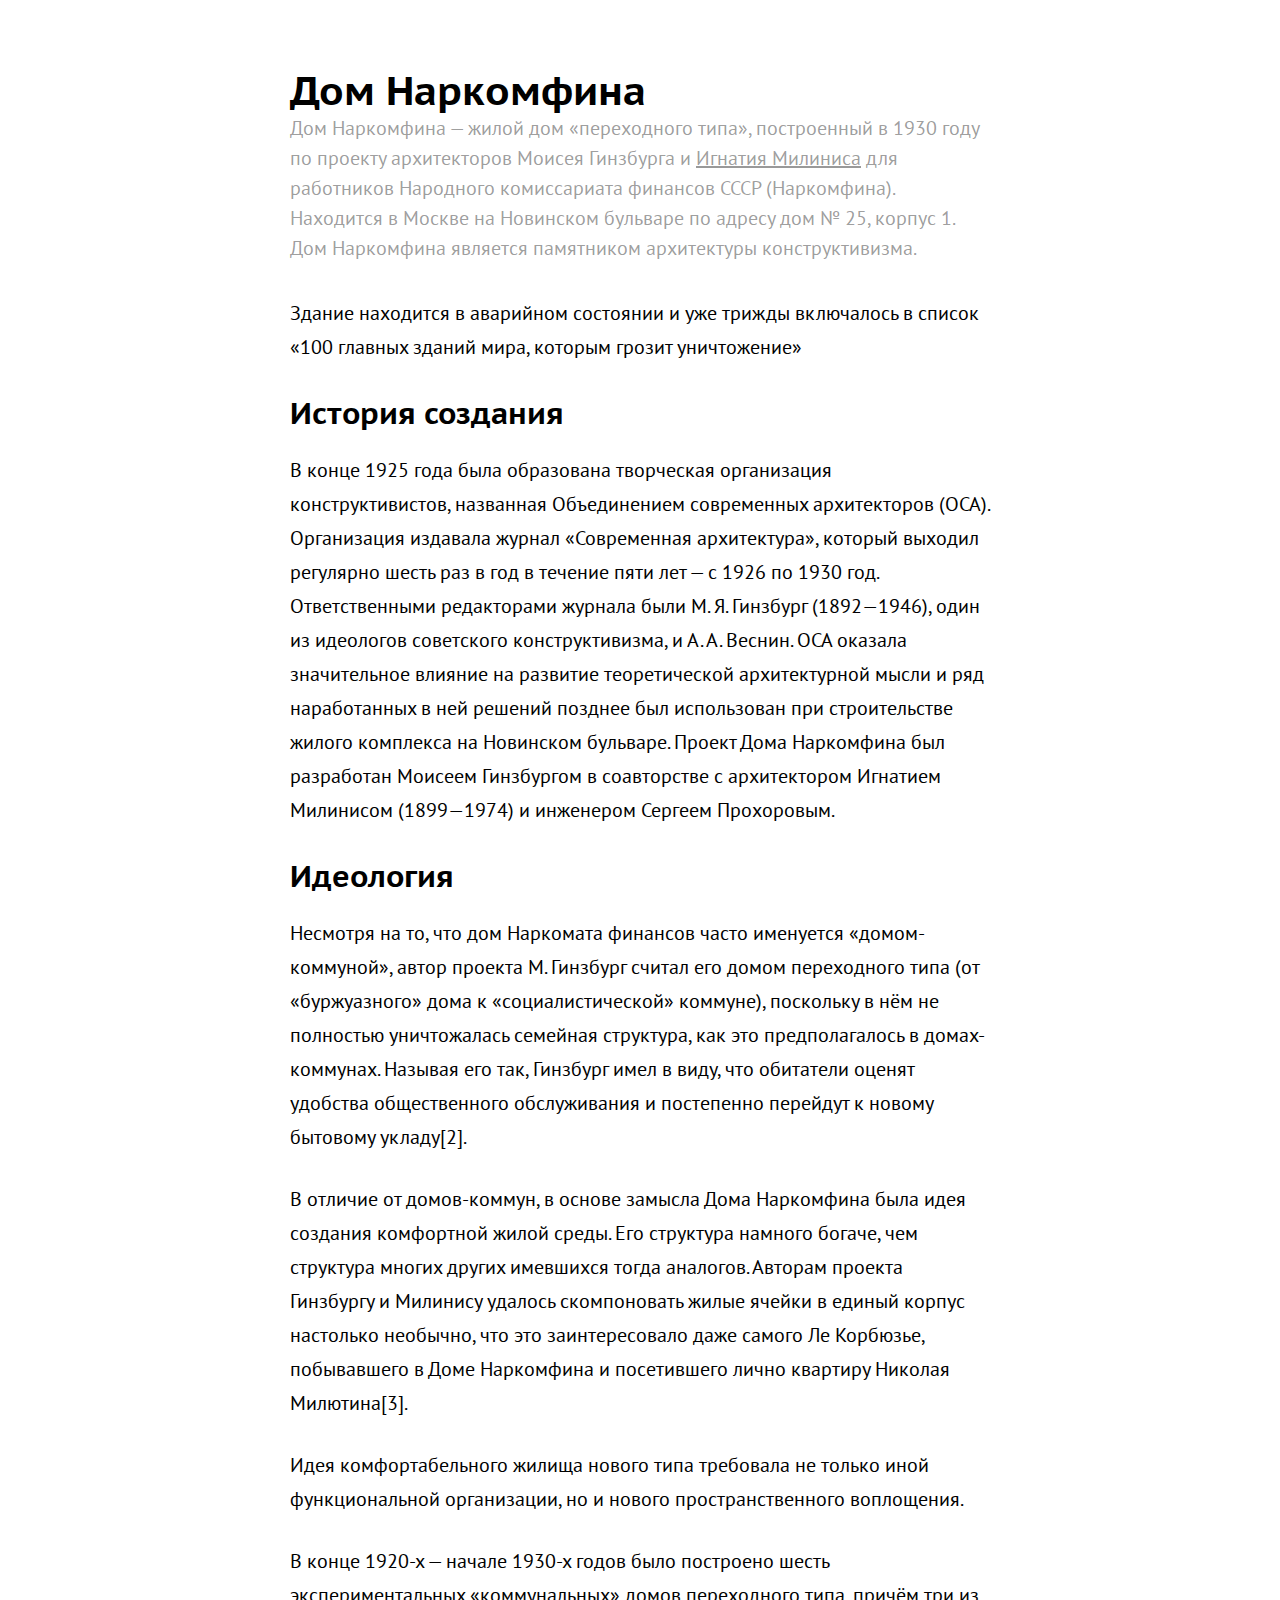
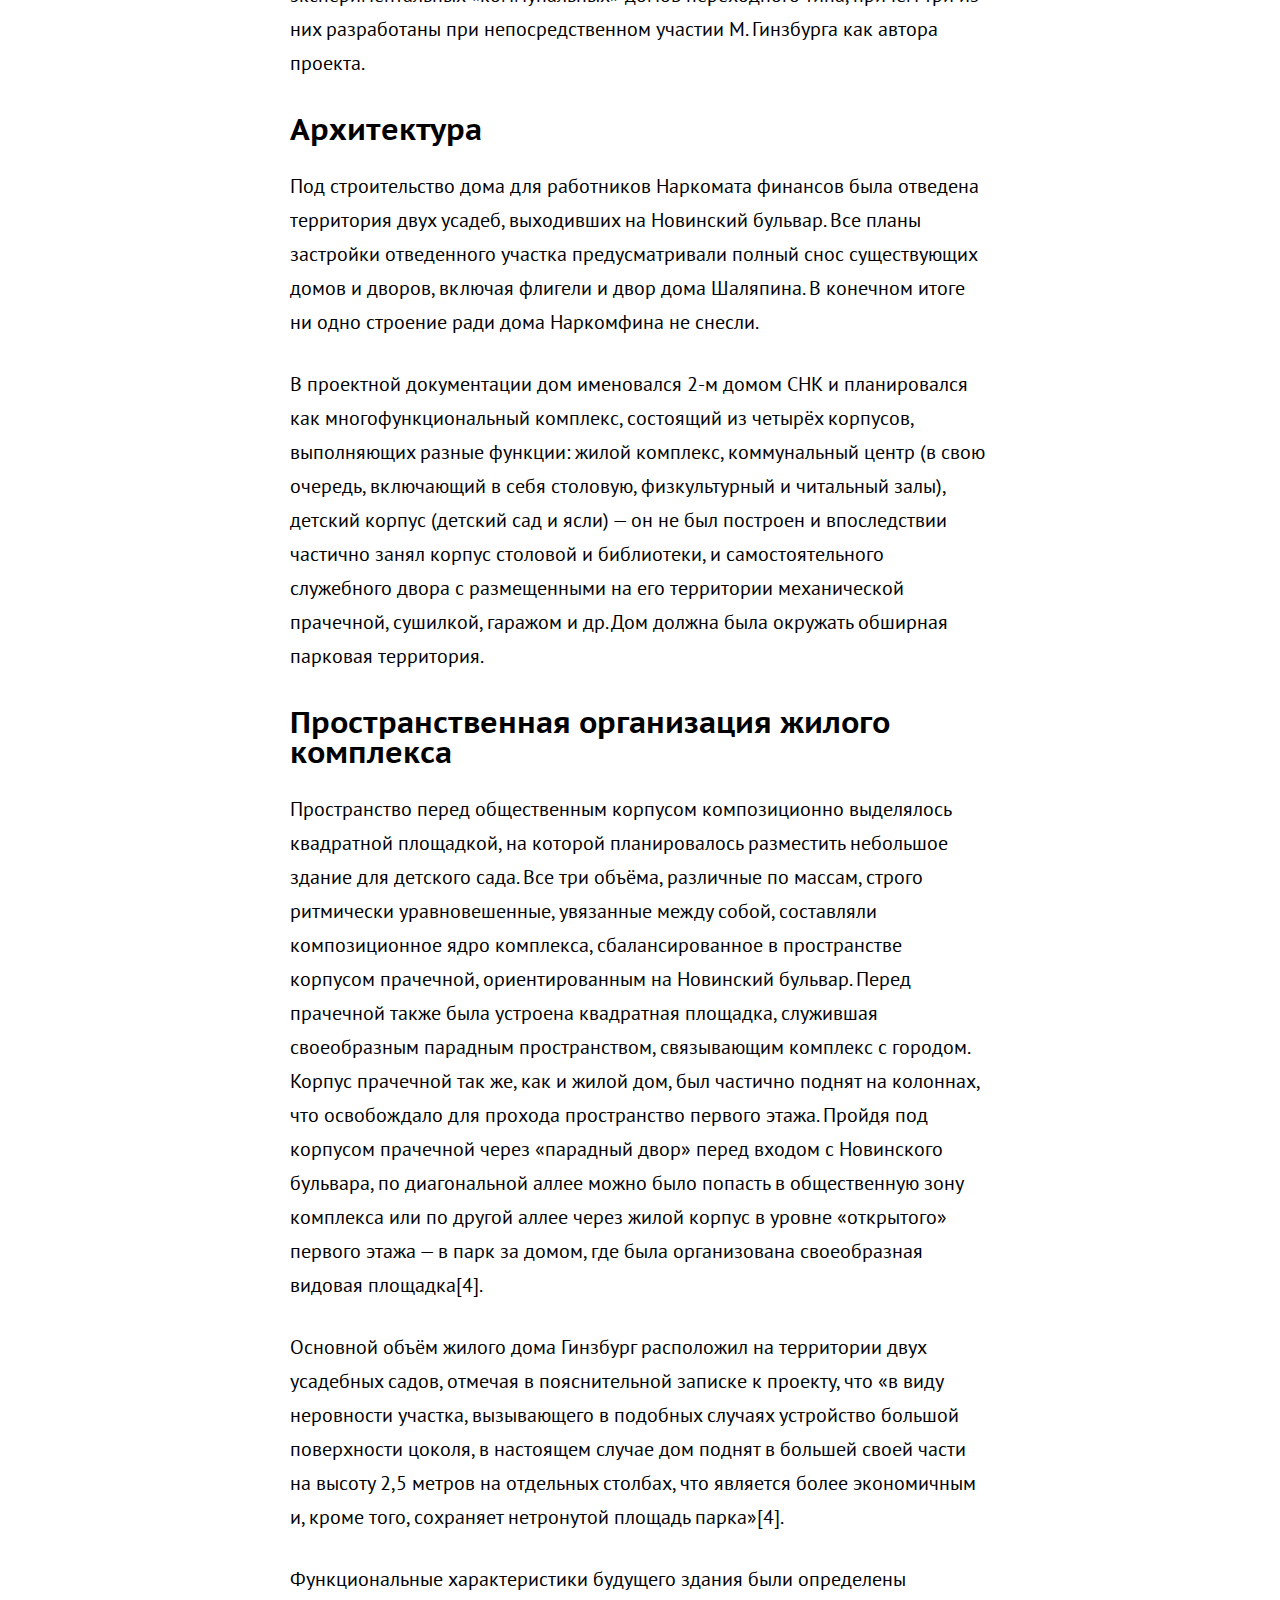
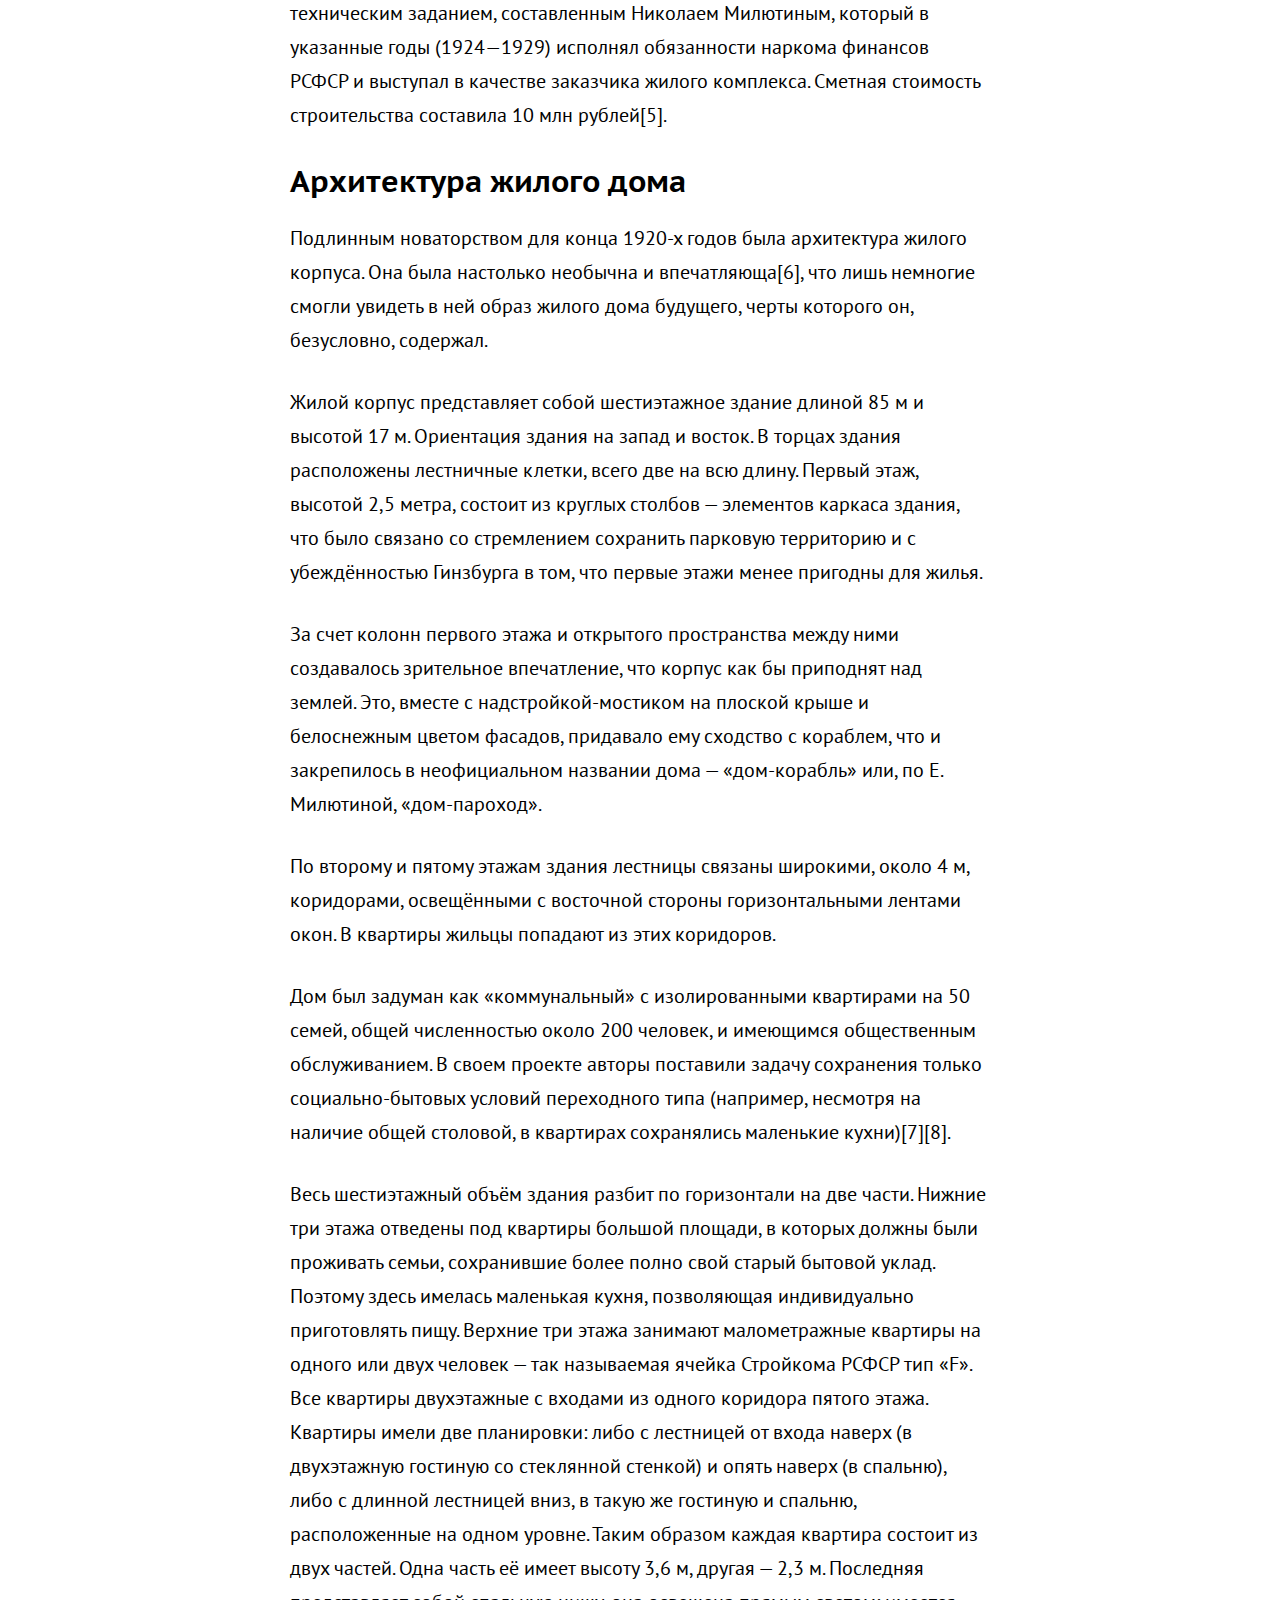
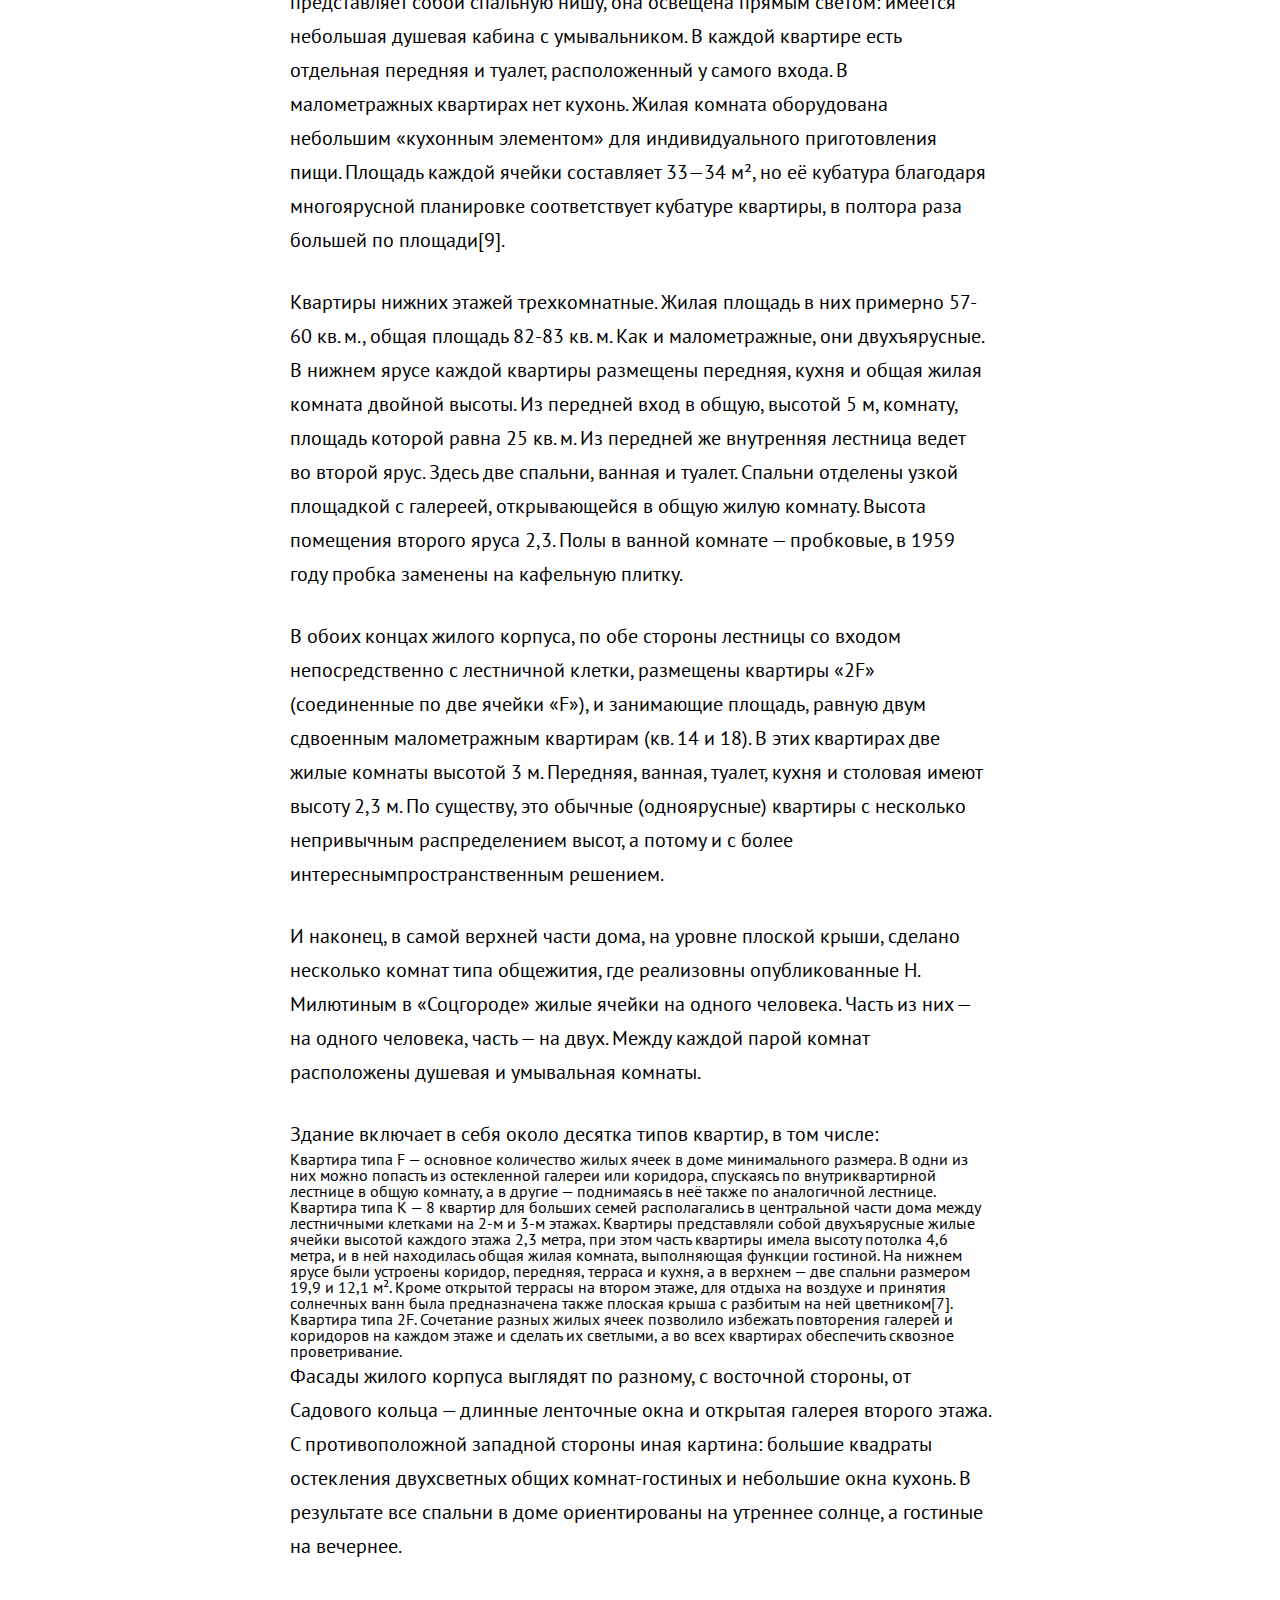
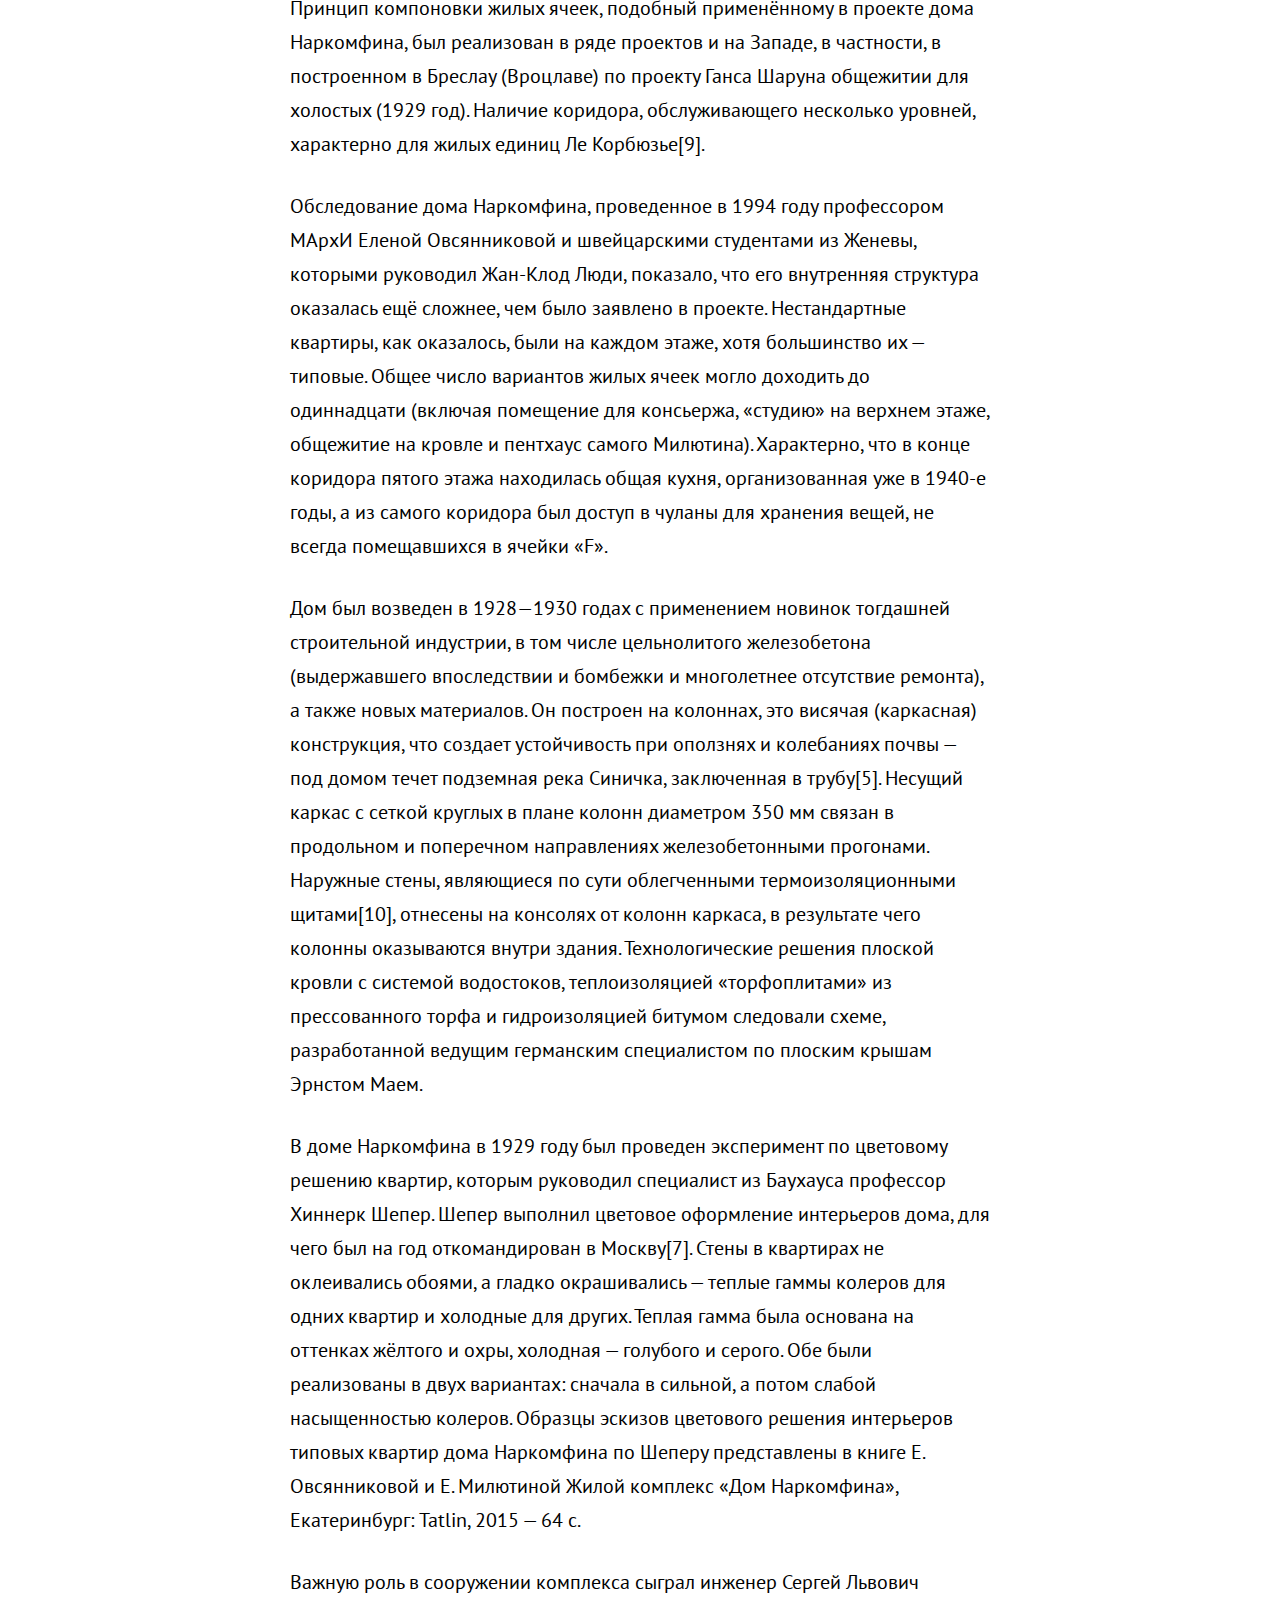
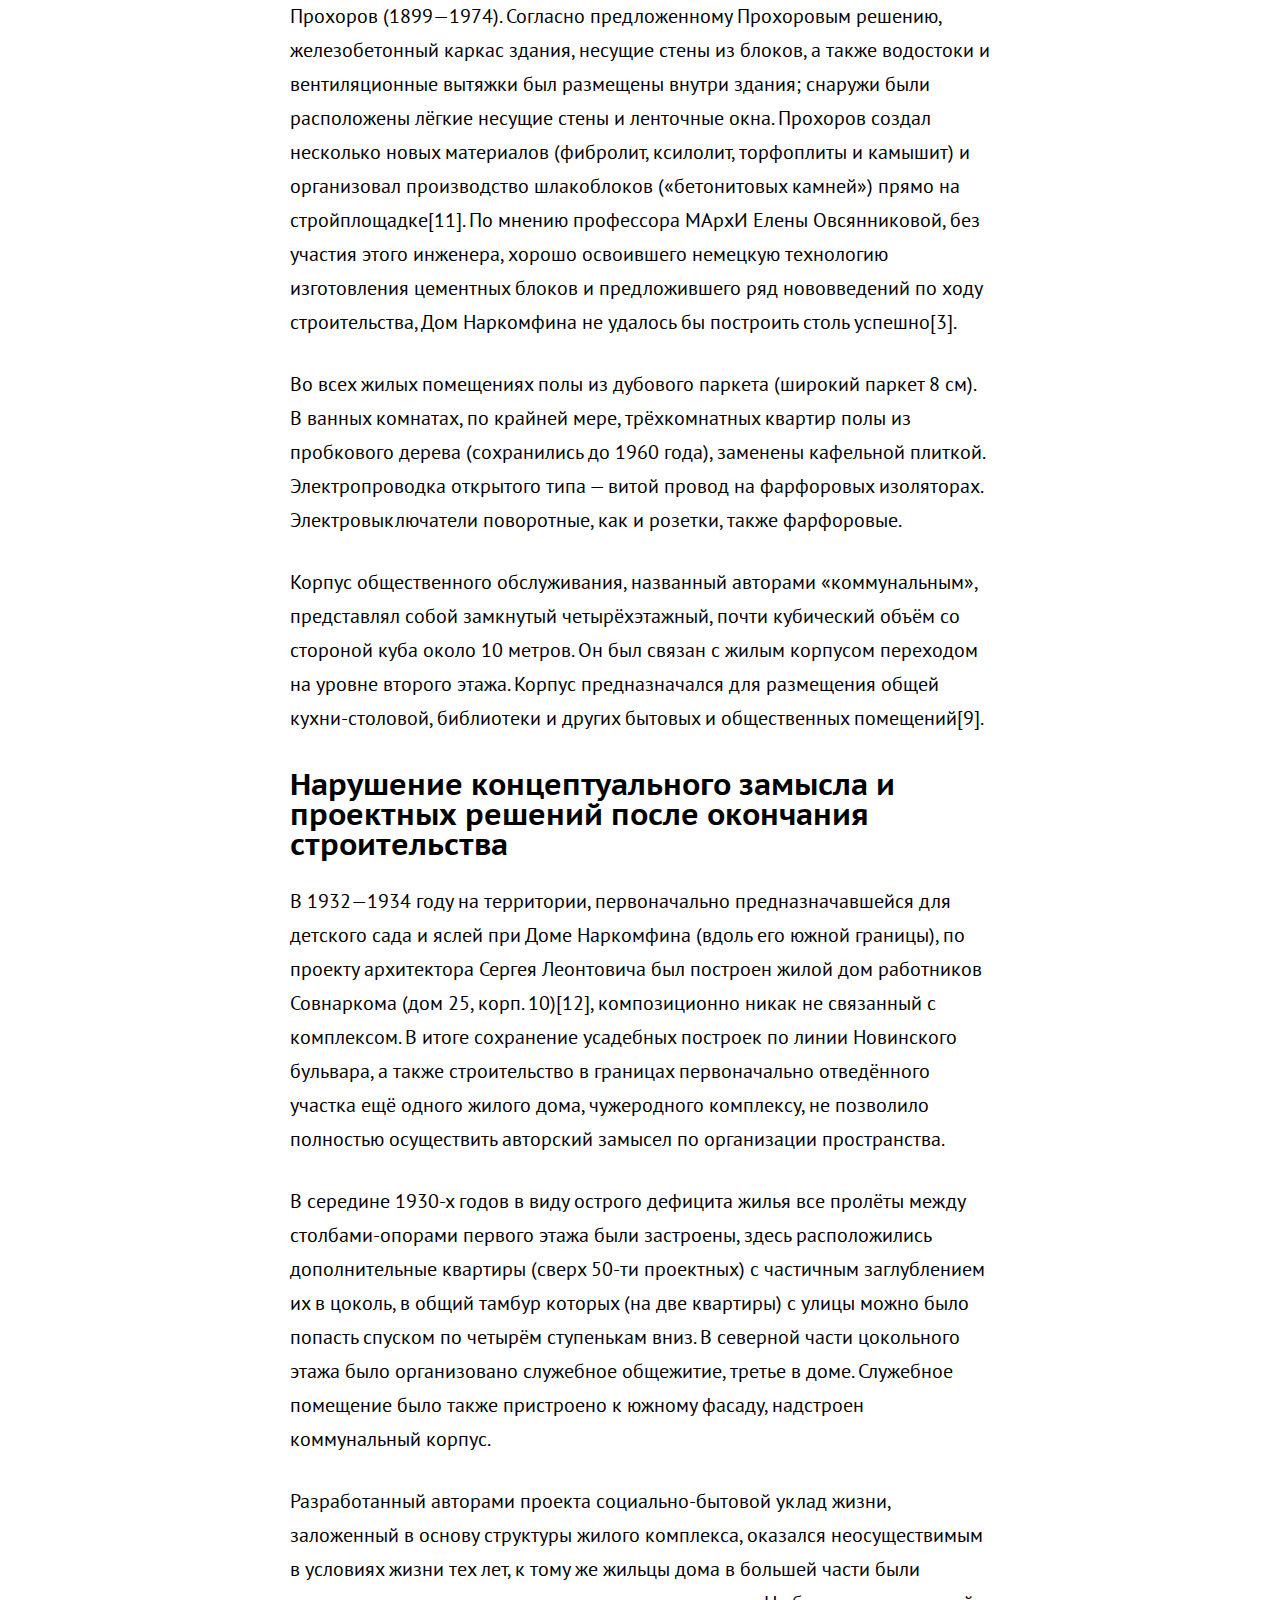
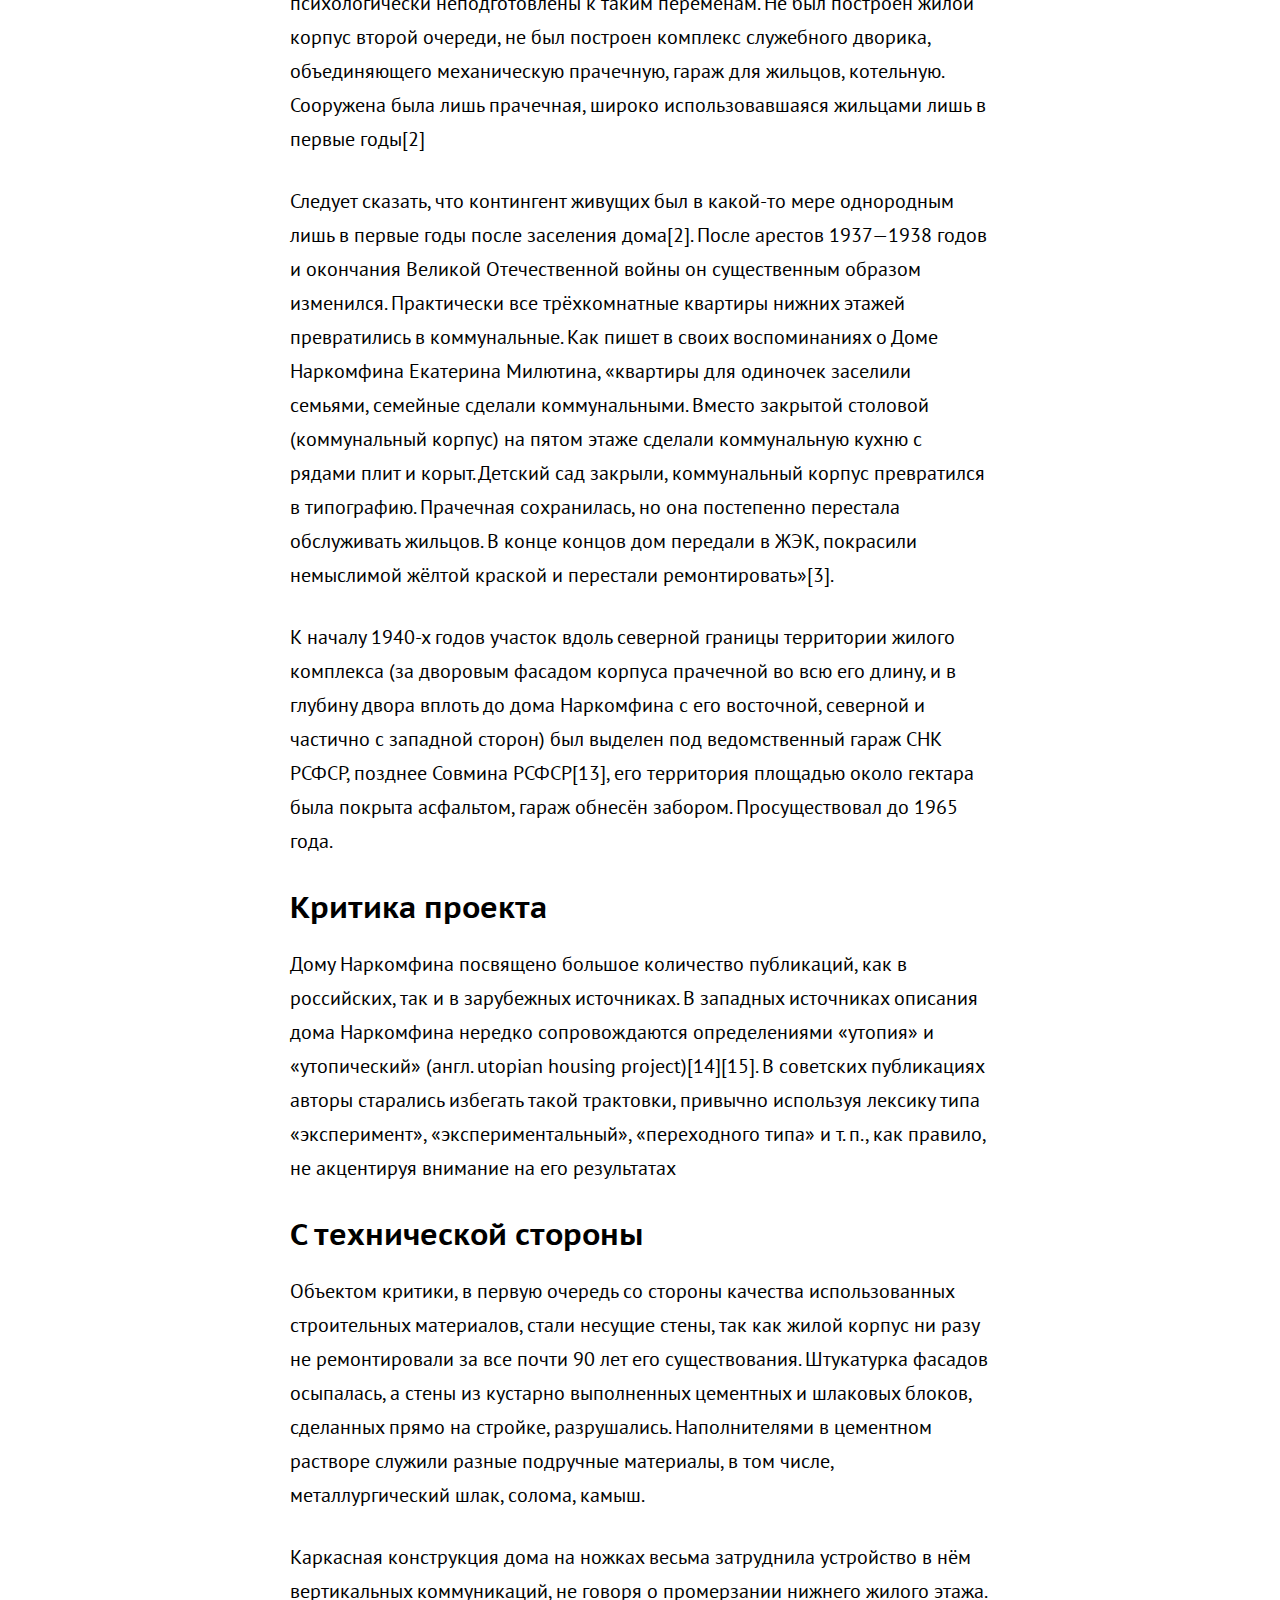
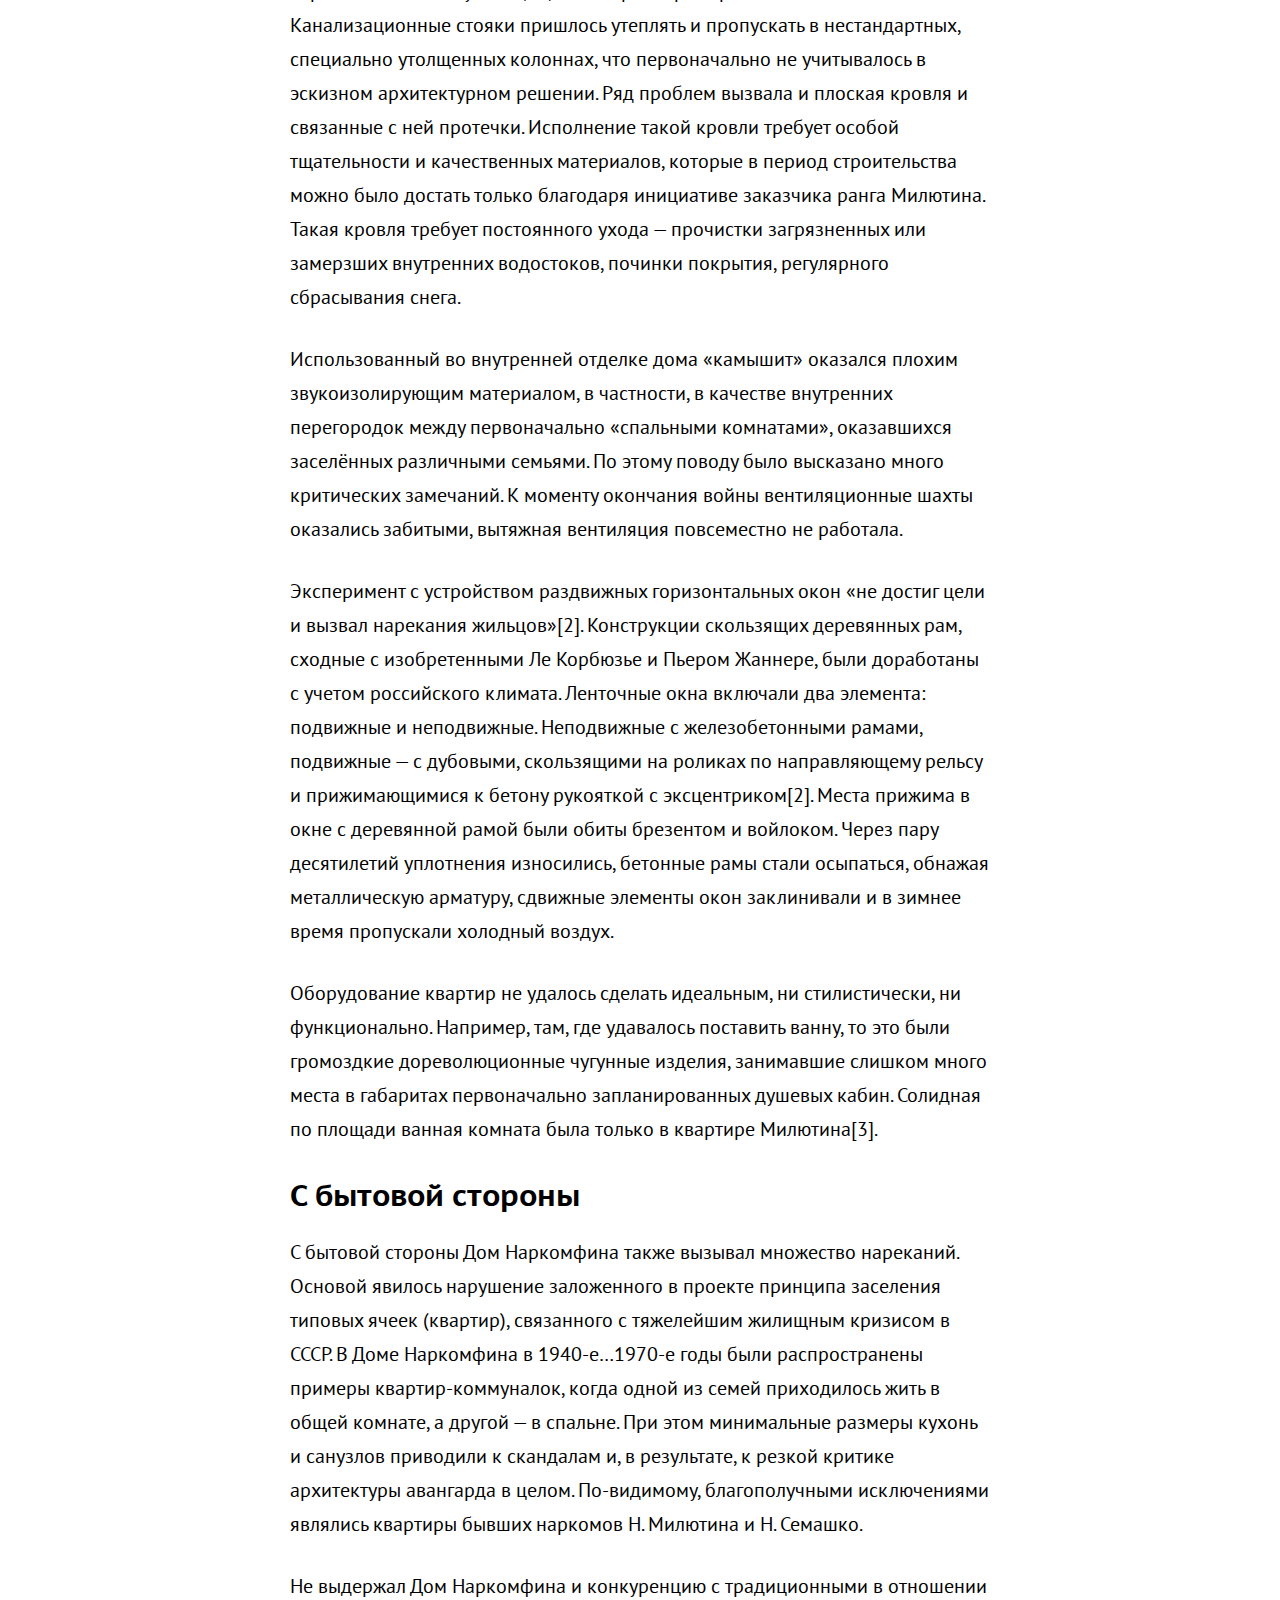
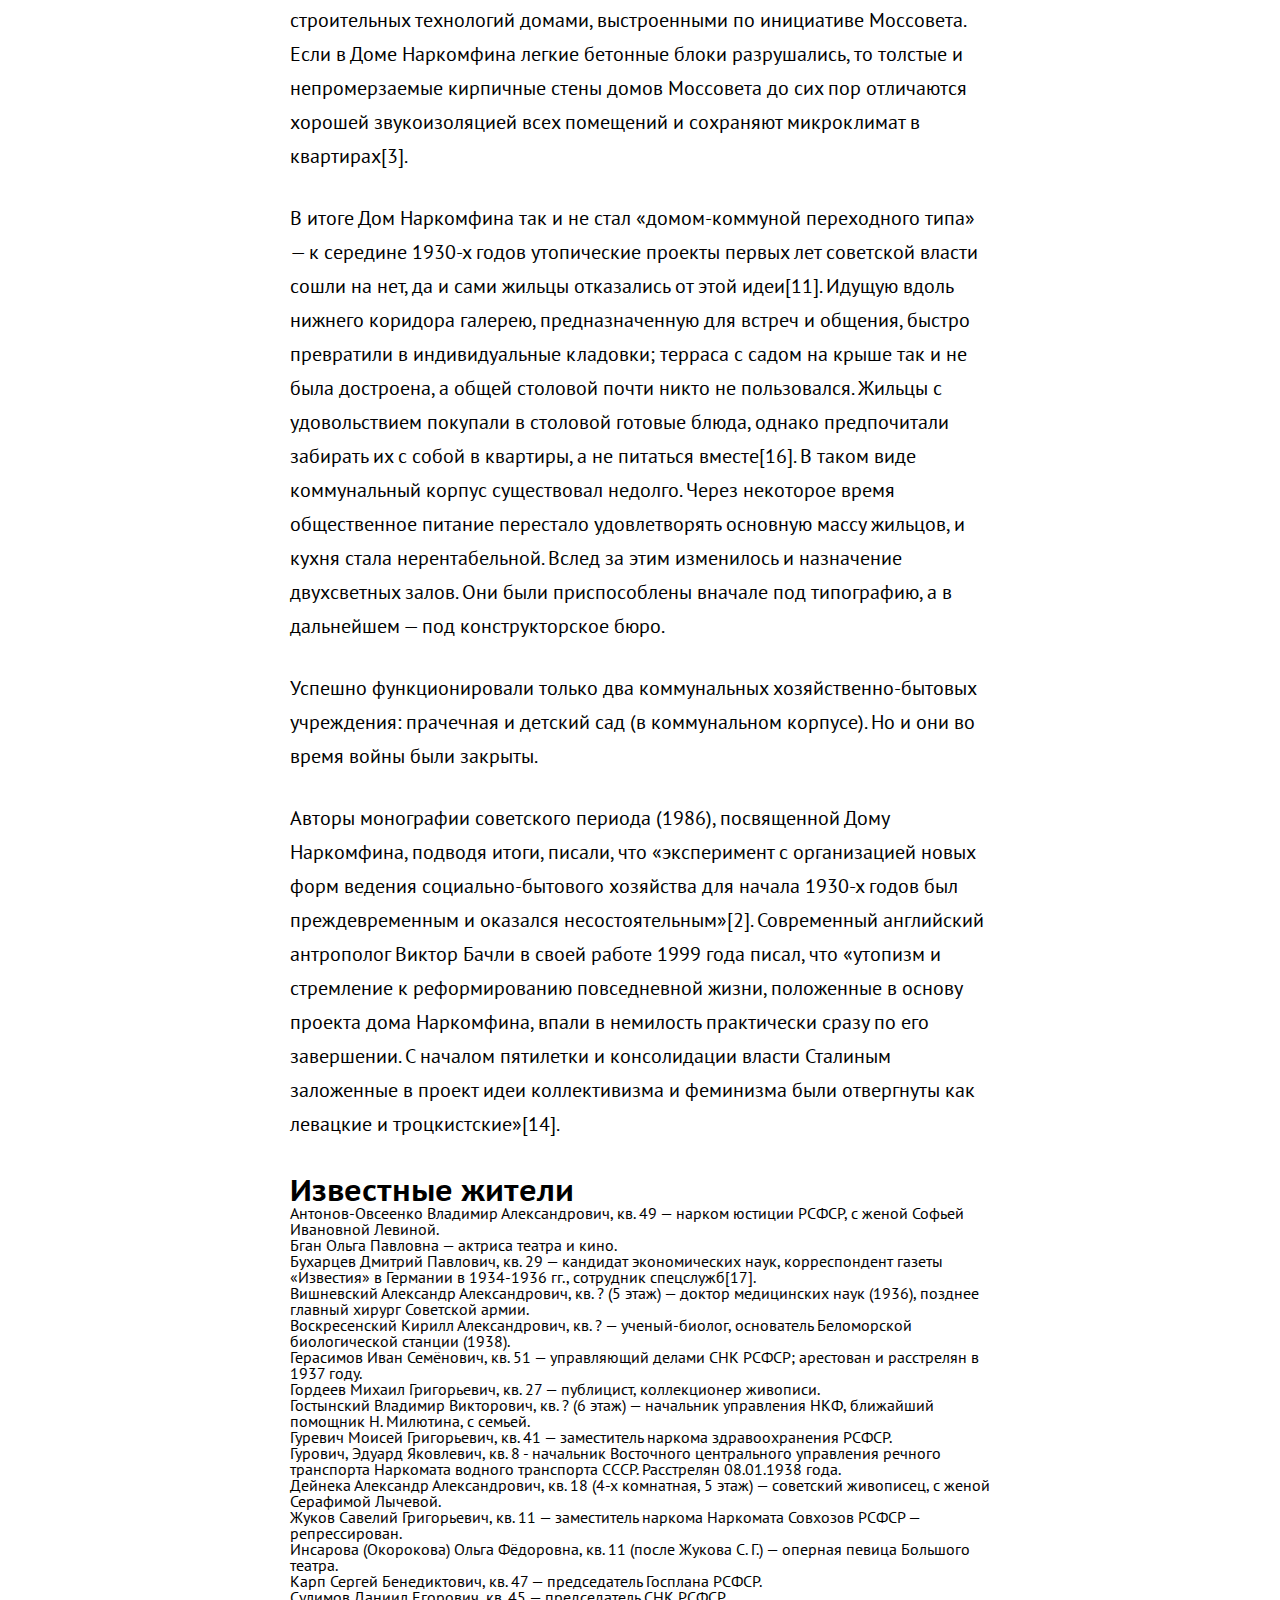
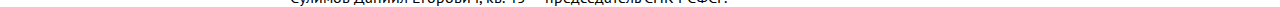
==== commit 4b313166: "21.10.17" ====
--- a/Index.html
+++ b/Index.html
@@ -7,8 +7,10 @@
 </head>
 
 <body>
-    <h1>Дом Наркомфина</h1>
-    <p> Дом Наркомфина — жилой дом «переходного типа», построенный в 1930 году по проекту архитекторов Моисея Гинзбурга и <a href="https://ru.wikipedia.org/wiki/%D0%9C%D0%B8%D0%BB%D0%B8%D0%BD%D0%B8%D1%81,_%D0%98%D0%B3%D0%BD%D0%B0%D1%82%D0%B8%D0%B9_%D0%A4%D1%80%D0%B0%D0%BD%D1%86%D0%B5%D0%B2%D0%B8%D1%87">Игнатия Милиниса</a> для работников Народного комиссариата финансов СССР (Наркомфина). Находится в Москве на Новинском бульваре по адресу дом № 25, корпус 1. Дом Наркомфина является памятником архитектуры конструктивизма.Здание находится в аварийном состоянии и уже трижды включалось в список «100 главных зданий мира, которым грозит уничтожение»</p>
+<h1>Дом Наркомфина</h1> 
+    <p> Дом Наркомфина — жилой дом «переходного типа», построенный в 1930 году по проекту архитекторов Моисея Гинзбурга и <a href="https://ru.wikipedia.org/wiki/%D0%9C%D0%B8%D0%BB%D0%B8%D0%BD%D0%B8%D1%81,_%D0%98%D0%B3%D0%BD%D0%B0%D1%82%D0%B8%D0%B9_%D0%A4%D1%80%D0%B0%D0%BD%D1%86%D0%B5%D0%B2%D0%B8%D1%87">Игнатия Милиниса</a> для работников Народного комиссариата финансов СССР (Наркомфина). Находится в Москве на Новинском бульваре по адресу дом № 25, корпус 1. Дом Наркомфина является памятником архитектуры конструктивизма.</p>
+
+    <p>Здание находится в аварийном состоянии и уже трижды включалось в список «100 главных зданий мира, которым грозит уничтожение»</p>
 
 <!-- <ul>
     <li>3.1Пространственная организация жилого комплекса</li>
@@ -69,64 +71,63 @@
 
 </ul>
 
-      <p>Фасады жилого корпуса выглядят по разному, с восточной стороны, от Садового кольца — длинные ленточные окна и открытая галерея второго этажа. С противоположной западной стороны иная картина: большие квадраты остекления двухсветных общих комнат-гостиных и небольшие окна кухонь. В результате все спальни в доме ориентированы на утреннее солнце, а гостиные на вечернее.</p>
-      <p>Принцип компоновки жилых ячеек, подобный применённому в проекте дома Наркомфина, был реализован в ряде проектов и на Западе, в частности, в построенном в Бреслау (Вроцлаве) по проекту Ганса Шаруна общежитии для холостых (1929 год). Наличие коридора, обслуживающего несколько уровней, характерно для жилых единиц Ле Корбюзье[9].</p>
-      <p>Обследование дома Наркомфина, проведенное в 1994 году профессором МАрхИ Еленой Овсянниковой и швейцарскими студентами из Женевы, которыми руководил Жан-Клод Люди, показало, что его внутренняя структура оказалась ещё сложнее, чем было заявлено в проекте. Нестандартные квартиры, как оказалось, были на каждом этаже, хотя большинство их — типовые. Общее число вариантов жилых ячеек могло доходить до одиннадцати (включая помещение для консьержа, «студию» на верхнем этаже, общежитие на кровле и пентхаус самого Милютина). Характерно, что в конце коридора пятого этажа находилась общая кухня, организованная уже в 1940-е годы, а из самого коридора был доступ в чуланы для хранения вещей, не всегда помещавшихся в ячейки «F».</p>
-      <p>Дом был возведен в 1928—1930 годах с применением новинок тогдашней строительной индустрии, в том числе цельнолитого железобетона (выдержавшего впоследствии и бомбежки и многолетнее отсутствие ремонта), а также новых материалов. Он построен на колоннах, это висячая (каркасная) конструкция, что создает устойчивость при оползнях и колебаниях почвы — под домом течет подземная река Синичка, заключенная в трубу[5]. Несущий каркас с сеткой круглых в плане колонн диаметром 350 мм связан в продольном и поперечном направлениях железобетонными прогонами. Наружные стены, являющиеся по сути облегченными термоизоляционными щитами[10], отнесены на консолях от колонн каркаса, в результате чего колонны оказываются внутри здания. Технологические решения плоской кровли с системой водостоков, теплоизоляцией «торфоплитами» из прессованного торфа и гидроизоляцией битумом следовали схеме, разработанной ведущим германским специалистом по плоским крышам Эрнстом Маем.</p>
-      <p>В доме Наркомфина в 1929 году был проведен эксперимент по цветовому решению квартир, которым руководил специалист из Баухауса профессор Хиннерк Шепер. Шепер выполнил цветовое оформление интерьеров дома, для чего был на год откомандирован в Москву[7]. Стены в квартирах не оклеивались обоями, а гладко окрашивались — теплые гаммы колеров для одних квартир и холодные для других. Теплая гамма была основана на оттенках жёлтого и охры, холодная — голубого и серого. Обе были реализованы в двух вариантах: сначала в сильной, а потом слабой насыщенностью колеров. Образцы эскизов цветового решения интерьеров типовых квартир дома Наркомфина по Шеперу представлены в книге Е. Овсянниковой и Е. Милютиной Жилой комплекс «Дом Наркомфина», Екатеринбург: Tatlin, 2015 — 64 с.</p>
-      <p>Важную роль в сооружении комплекса сыграл инженер Сергей Львович Прохоров (1899—1974). Согласно предложенному Прохоровым решению, железобетонный каркас здания, несущие стены из блоков, а также водостоки и вентиляционные вытяжки был размещены внутри здания; снаружи были расположены лёгкие несущие стены и ленточные окна. Прохоров создал несколько новых материалов (фибролит, ксилолит, торфоплиты и камышит) и организовал производство шлакоблоков («бетонитовых камней») прямо на стройплощадке[11]. По мнению профессора МАрхИ Елены Овсянниковой, без участия этого инженера, хорошо освоившего немецкую технологию изготовления цементных блоков и предложившего ряд нововведений по ходу строительства, Дом Наркомфина не удалось бы построить столь успешно[3].</p>
-      <p>Во всех жилых помещениях полы из дубового паркета (широкий паркет 8 см). В ванных комнатах, по крайней мере, трёхкомнатных квартир полы из пробкового дерева (сохранились до 1960 года), заменены кафельной плиткой. Электропроводка открытого типа — витой провод на фарфоровых изоляторах. Электровыключатели поворотные, как и розетки, также фарфоровые.</p>
-      <p>Корпус общественного обслуживания, названный авторами «коммунальным», представлял собой замкнутый четырёхэтажный, почти кубический объём со стороной куба около 10 метров. Он был связан с жилым корпусом переходом на уровне второго этажа. Корпус предназначался для размещения общей кухни-столовой, библиотеки и других бытовых и общественных помещений[9].</p>
+<p>Фасады жилого корпуса выглядят по разному, с восточной стороны, от Садового кольца — длинные ленточные окна и открытая галерея второго этажа. С противоположной западной стороны иная картина: большие квадраты остекления двухсветных общих комнат-гостиных и небольшие окна кухонь. В результате все спальни в доме ориентированы на утреннее солнце, а гостиные на вечернее.</p>
+<p>Принцип компоновки жилых ячеек, подобный применённому в проекте дома Наркомфина, был реализован в ряде проектов и на Западе, в частности, в построенном в Бреслау (Вроцлаве) по проекту Ганса Шаруна общежитии для холостых (1929 год). Наличие коридора, обслуживающего несколько уровней, характерно для жилых единиц Ле Корбюзье[9].</p>
+<p>Обследование дома Наркомфина, проведенное в 1994 году профессором МАрхИ Еленой Овсянниковой и швейцарскими студентами из Женевы, которыми руководил Жан-Клод Люди, показало, что его внутренняя структура оказалась ещё сложнее, чем было заявлено в проекте. Нестандартные квартиры, как оказалось, были на каждом этаже, хотя большинство их — типовые. Общее число вариантов жилых ячеек могло доходить до одиннадцати (включая помещение для консьержа, «студию» на верхнем этаже, общежитие на кровле и пентхаус самого Милютина). Характерно, что в конце коридора пятого этажа находилась общая кухня, организованная уже в 1940-е годы, а из самого коридора был доступ в чуланы для хранения вещей, не всегда помещавшихся в ячейки «F».</p>
+<p>Дом был возведен в 1928—1930 годах с применением новинок тогдашней строительной индустрии, в том числе цельнолитого железобетона (выдержавшего впоследствии и бомбежки и многолетнее отсутствие ремонта), а также новых материалов. Он построен на колоннах, это висячая (каркасная) конструкция, что создает устойчивость при оползнях и колебаниях почвы — под домом течет подземная река Синичка, заключенная в трубу[5]. Несущий каркас с сеткой круглых в плане колонн диаметром 350 мм связан в продольном и поперечном направлениях железобетонными прогонами. Наружные стены, являющиеся по сути облегченными термоизоляционными щитами[10], отнесены на консолях от колонн каркаса, в результате чего колонны оказываются внутри здания. Технологические решения плоской кровли с системой водостоков, теплоизоляцией «торфоплитами» из прессованного торфа и гидроизоляцией битумом следовали схеме, разработанной ведущим германским специалистом по плоским крышам Эрнстом Маем.</p>
+<p>В доме Наркомфина в 1929 году был проведен эксперимент по цветовому решению квартир, которым руководил специалист из Баухауса профессор Хиннерк Шепер. Шепер выполнил цветовое оформление интерьеров дома, для чего был на год откомандирован в Москву[7]. Стены в квартирах не оклеивались обоями, а гладко окрашивались — теплые гаммы колеров для одних квартир и холодные для других. Теплая гамма была основана на оттенках жёлтого и охры, холодная — голубого и серого. Обе были реализованы в двух вариантах: сначала в сильной, а потом слабой насыщенностью колеров. Образцы эскизов цветового решения интерьеров типовых квартир дома Наркомфина по Шеперу представлены в книге Е. Овсянниковой и Е. Милютиной Жилой комплекс «Дом Наркомфина», Екатеринбург: Tatlin, 2015 — 64 с.</p>
+<p>Важную роль в сооружении комплекса сыграл инженер Сергей Львович Прохоров (1899—1974). Согласно предложенному Прохоровым решению, железобетонный каркас здания, несущие стены из блоков, а также водостоки и вентиляционные вытяжки был размещены внутри здания; снаружи были расположены лёгкие несущие стены и ленточные окна. Прохоров создал несколько новых материалов (фибролит, ксилолит, торфоплиты и камышит) и организовал производство шлакоблоков («бетонитовых камней») прямо на стройплощадке[11]. По мнению профессора МАрхИ Елены Овсянниковой, без участия этого инженера, хорошо освоившего немецкую технологию изготовления цементных блоков и предложившего ряд нововведений по ходу строительства, Дом Наркомфина не удалось бы построить столь успешно[3].</p>
+<p>Во всех жилых помещениях полы из дубового паркета (широкий паркет 8 см). В ванных комнатах, по крайней мере, трёхкомнатных квартир полы из пробкового дерева (сохранились до 1960 года), заменены кафельной плиткой. Электропроводка открытого типа — витой провод на фарфоровых изоляторах. Электровыключатели поворотные, как и розетки, также фарфоровые.</p>
+<p>Корпус общественного обслуживания, названный авторами «коммунальным», представлял собой замкнутый четырёхэтажный, почти кубический объём со стороной куба около 10 метров. Он был связан с жилым корпусом переходом на уровне второго этажа. Корпус предназначался для размещения общей кухни-столовой, библиотеки и других бытовых и общественных помещений[9].</p>
 
-      <h2 style="font-size: 30px; color: black;">Нарушение концептуального замысла и проектных решений после окончания строительства</h2>
+<h2 style="font-size: 30px; color: black;">Нарушение концептуального замысла и проектных решений после окончания строительства</h2>
 
-      <p>В 1932—1934 году на территории, первоначально предназначавшейся для детского сада и яслей при Доме Наркомфина (вдоль его южной границы), по проекту архитектора Сергея Леонтовича был построен жилой дом работников Совнаркома (дом 25, корп. 10)[12], композиционно никак не связанный с комплексом. В итоге сохранение усадебных построек по линии Новинского бульвара, а также строительство в границах первоначально отведённого участка ещё одного жилого дома, чужеродного комплексу, не позволило полностью осуществить авторский замысел по организации пространства.</p>
-      <p>В середине 1930-х годов в виду острого дефицита жилья все пролёты между столбами-опорами первого этажа были застроены, здесь расположились дополнительные квартиры (сверх 50-ти проектных) с частичным заглублением их в цоколь, в общий тамбур которых (на две квартиры) с улицы можно было попасть спуском по четырём ступенькам вниз. В северной части цокольного этажа было организовано служебное общежитие, третье в доме. Служебное помещение было также пристроено к южному фасаду, надстроен коммунальный корпус.</p>
-      <p>Разработанный авторами проекта социально-бытовой уклад жизни, заложенный в основу структуры жилого комплекса, оказался неосуществимым в условиях жизни тех лет, к тому же жильцы дома в большей части были психологически неподготовлены к таким переменам. Не был построен жилой корпус второй очереди, не был построен комплекс служебного дворика, объединяющего механическую прачечную, гараж для жильцов, котельную. Сооружена была лишь прачечная, широко использовавшаяся жильцами лишь в первые годы[2]</p>
-      <p>Следует сказать, что контингент живущих был в какой-то мере однородным лишь в первые годы после заселения дома[2]. После арестов 1937—1938 годов и окончания Великой Отечественной войны он существенным образом изменился. Практически все трёхкомнатные квартиры нижних этажей превратились в коммунальные. Как пишет в своих воспоминаниях о Доме Наркомфина Екатерина Милютина, «квартиры для одиночек заселили семьями, семейные сделали коммунальными. Вместо закрытой столовой (коммунальный корпус) на пятом этаже сделали коммунальную кухню с рядами плит и корыт. Детский сад закрыли, коммунальный корпус превратился в типографию. Прачечная сохранилась, но она постепенно перестала обслуживать жильцов. В конце концов дом передали в ЖЭК, покрасили немыслимой жёлтой краской и перестали ремонтировать»[3].</p>
-      <p>К началу 1940-х годов участок вдоль северной границы территории жилого комплекса (за дворовым фасадом корпуса прачечной во всю его длину, и в глубину двора вплоть до дома Наркомфина с его восточной, северной и частично с западной сторон) был выделен под ведомственный гараж СНК РСФСР, позднее Совмина РСФСР[13], его территория площадью около гектара была покрыта асфальтом, гараж обнесён забором. Просуществовал до 1965 года.</p>
+<p>В 1932—1934 году на территории, первоначально предназначавшейся для детского сада и яслей при Доме Наркомфина (вдоль его южной границы), по проекту архитектора Сергея Леонтовича был построен жилой дом работников Совнаркома (дом 25, корп. 10)[12], композиционно никак не связанный с комплексом. В итоге сохранение усадебных построек по линии Новинского бульвара, а также строительство в границах первоначально отведённого участка ещё одного жилого дома, чужеродного комплексу, не позволило полностью осуществить авторский замысел по организации пространства.</p>
+<p>В середине 1930-х годов в виду острого дефицита жилья все пролёты между столбами-опорами первого этажа были застроены, здесь расположились дополнительные квартиры (сверх 50-ти проектных) с частичным заглублением их в цоколь, в общий тамбур которых (на две квартиры) с улицы можно было попасть спуском по четырём ступенькам вниз. В северной части цокольного этажа было организовано служебное общежитие, третье в доме. Служебное помещение было также пристроено к южному фасаду, надстроен коммунальный корпус.</p>
+<p>Разработанный авторами проекта социально-бытовой уклад жизни, заложенный в основу структуры жилого комплекса, оказался неосуществимым в условиях жизни тех лет, к тому же жильцы дома в большей части были психологически неподготовлены к таким переменам. Не был построен жилой корпус второй очереди, не был построен комплекс служебного дворика, объединяющего механическую прачечную, гараж для жильцов, котельную. Сооружена была лишь прачечная, широко использовавшаяся жильцами лишь в первые годы[2]</p>
+<p>Следует сказать, что контингент живущих был в какой-то мере однородным лишь в первые годы после заселения дома[2]. После арестов 1937—1938 годов и окончания Великой Отечественной войны он существенным образом изменился. Практически все трёхкомнатные квартиры нижних этажей превратились в коммунальные. Как пишет в своих воспоминаниях о Доме Наркомфина Екатерина Милютина, «квартиры для одиночек заселили семьями, семейные сделали коммунальными. Вместо закрытой столовой (коммунальный корпус) на пятом этаже сделали коммунальную кухню с рядами плит и корыт. Детский сад закрыли, коммунальный корпус превратился в типографию. Прачечная сохранилась, но она постепенно перестала обслуживать жильцов. В конце концов дом передали в ЖЭК, покрасили немыслимой жёлтой краской и перестали ремонтировать»[3].</p>
+<p>К началу 1940-х годов участок вдоль северной границы территории жилого комплекса (за дворовым фасадом корпуса прачечной во всю его длину, и в глубину двора вплоть до дома Наркомфина с его восточной, северной и частично с западной сторон) был выделен под ведомственный гараж СНК РСФСР, позднее Совмина РСФСР[13], его территория площадью около гектара была покрыта асфальтом, гараж обнесён забором. Просуществовал до 1965 года.</p>
 
-      <h2>Критика проекта</h2>
+<h2 style="font-size: 30px; color: black;">Критика проекта</h2>
 
-      <p>Дому Наркомфина посвящено большое количество публикаций, как в российских, так и в зарубежных источниках. В западных источниках описания дома Наркомфина нередко сопровождаются определениями «утопия» и «утопический» (англ. utopian housing project)[14][15]. В советских публикациях авторы старались избегать такой трактовки, привычно используя лексику типа «эксперимент», «экспериментальный», «переходного типа» и т. п., как правило, не акцентируя внимание на его результатах</p>
+<p>Дому Наркомфина посвящено большое количество публикаций, как в российских, так и в зарубежных источниках. В западных источниках описания дома Наркомфина нередко сопровождаются определениями «утопия» и «утопический» (англ. utopian housing project)[14][15]. В советских публикациях авторы старались избегать такой трактовки, привычно используя лексику типа «эксперимент», «экспериментальный», «переходного типа» и т. п., как правило, не акцентируя внимание на его результатах</p>
 
-      <h2 style="font-size: 30px; color: black;">С технической стороны</h2>
+<h2 style="font-size: 30px; color: black;">С технической стороны</h2>
 
-      <p>Объектом критики, в первую очередь со стороны качества использованных строительных материалов, стали несущие стены, так как жилой корпус ни разу не ремонтировали за все почти 90 лет его существования. Штукатурка фасадов осыпалась, а стены из кустарно выполненных цементных и шлаковых блоков, сделанных прямо на стройке, разрушались. Наполнителями в цементном растворе служили разные подручные материалы, в том числе, металлургический шлак, солома, камыш.</p>
-      <p>Каркасная конструкция дома на ножках весьма затруднила устройство в нём вертикальных коммуникаций, не говоря о промерзании нижнего жилого этажа. Канализационные стояки пришлось утеплять и пропускать в нестандартных, специально утолщенных колоннах, что первоначально не учитывалось в эскизном архитектурном решении. Ряд проблем вызвала и плоская кровля и связанные с ней протечки. Исполнение такой кровли требует особой тщательности и качественных материалов, которые в период строительства можно было достать только благодаря инициативе заказчика ранга Милютина. Такая кровля требует постоянного ухода — прочистки загрязненных или замерзших внутренних водостоков, починки покрытия, регулярного сбрасывания снега.</p>
-      <p>Использованный во внутренней отделке дома «камышит» оказался плохим звукоизолирующим материалом, в частности, в качестве внутренних перегородок между первоначально «спальными комнатами», оказавшихся заселённых различными семьями. По этому поводу было высказано много критических замечаний. К моменту окончания войны вентиляционные шахты оказались забитыми, вытяжная вентиляция повсеместно не работала.</p>
-      <p>Эксперимент с устройством раздвижных горизонтальных окон «не достиг цели и вызвал нарекания жильцов»[2]. Конструкции скользящих деревянных рам, сходные с изобретенными Ле Корбюзье и Пьером Жаннере, были доработаны с учетом российского климата. Ленточные окна включали два элемента: подвижные и неподвижные. Неподвижные с железобетонными рамами, подвижные — с дубовыми, скользящими на роликах по направляющему рельсу и прижимающимися к бетону рукояткой с эксцентриком[2]. Места прижима в окне с деревянной рамой были обиты брезентом и войлоком. Через пару десятилетий уплотнения износились, бетонные рамы стали осыпаться, обнажая металлическую арматуру, сдвижные элементы окон заклинивали и в зимнее время пропускали холодный воздух.</p>
-      <p>Оборудование квартир не удалось сделать идеальным, ни стилистически, ни функционально. Например, там, где удавалось поставить ванну, то это были громоздкие дореволюционные чугунные изделия, занимавшие слишком много места в габаритах первоначально запланированных душевых кабин. Солидная по площади ванная комната была только в квартире Милютина[3].</p>
+<p>Объектом критики, в первую очередь со стороны качества использованных строительных материалов, стали несущие стены, так как жилой корпус ни разу не ремонтировали за все почти 90 лет его существования. Штукатурка фасадов осыпалась, а стены из кустарно выполненных цементных и шлаковых блоков, сделанных прямо на стройке, разрушались. Наполнителями в цементном растворе служили разные подручные материалы, в том числе, металлургический шлак, солома, камыш.</p>
+<p>Каркасная конструкция дома на ножках весьма затруднила устройство в нём вертикальных коммуникаций, не говоря о промерзании нижнего жилого этажа. Канализационные стояки пришлось утеплять и пропускать в нестандартных, специально утолщенных колоннах, что первоначально не учитывалось в эскизном архитектурном решении. Ряд проблем вызвала и плоская кровля и связанные с ней протечки. Исполнение такой кровли требует особой тщательности и качественных материалов, которые в период строительства можно было достать только благодаря инициативе заказчика ранга Милютина. Такая кровля требует постоянного ухода — прочистки загрязненных или замерзших внутренних водостоков, починки покрытия, регулярного сбрасывания снега.</p>
+<p>Использованный во внутренней отделке дома «камышит» оказался плохим звукоизолирующим материалом, в частности, в качестве внутренних перегородок между первоначально «спальными комнатами», оказавшихся заселённых различными семьями. По этому поводу было высказано много критических замечаний. К моменту окончания войны вентиляционные шахты оказались забитыми, вытяжная вентиляция повсеместно не работала.</p>
+<p>Эксперимент с устройством раздвижных горизонтальных окон «не достиг цели и вызвал нарекания жильцов»[2]. Конструкции скользящих деревянных рам, сходные с изобретенными Ле Корбюзье и Пьером Жаннере, были доработаны с учетом российского климата. Ленточные окна включали два элемента: подвижные и неподвижные. Неподвижные с железобетонными рамами, подвижные — с дубовыми, скользящими на роликах по направляющему рельсу и прижимающимися к бетону рукояткой с эксцентриком[2]. Места прижима в окне с деревянной рамой были обиты брезентом и войлоком. Через пару десятилетий уплотнения износились, бетонные рамы стали осыпаться, обнажая металлическую арматуру, сдвижные элементы окон заклинивали и в зимнее время пропускали холодный воздух.</p>
+<p>Оборудование квартир не удалось сделать идеальным, ни стилистически, ни функционально. Например, там, где удавалось поставить ванну, то это были громоздкие дореволюционные чугунные изделия, занимавшие слишком много места в габаритах первоначально запланированных душевых кабин. Солидная по площади ванная комната была только в квартире Милютина[3].</p>
 
-      <h2 style="font-size: 30px; color: black;">С бытовой стороны</h2>
+<h2 style="font-size: 30px; color: black;">С бытовой стороны</h2>
 
-      <p>С бытовой стороны Дом Наркомфина также вызывал множество нареканий. Основой явилось нарушение заложенного в проекте принципа заселения типовых ячеек (квартир), связанного с тяжелейшим жилищным кризисом в СССР. В Доме Наркомфина в 1940-е…1970-е годы были распространены примеры квартир-коммуналок, когда одной из семей приходилось жить в общей комнате, а другой — в спальне. При этом минимальные размеры кухонь и санузлов приводили к скандалам и, в результате, к резкой критике архитектуры авангарда в целом. По-видимому, благополучными исключениями являлись квартиры бывших наркомов Н. Милютина и Н. Семашко.</p>
-      <p>Не выдержал Дом Наркомфина и конкуренцию с традиционными в отношении строительных технологий домами, выстроенными по инициативе Моссовета. Если в Доме Наркомфина легкие бетонные блоки разрушались, то толстые и непромерзаемые кирпичные стены домов Моссовета до сих пор отличаются хорошей звукоизоляцией всех помещений и сохраняют микроклимат в квартирах[3].</p>
-      <p>В итоге Дом Наркомфина так и не стал «домом-коммуной переходного типа» — к середине 1930-х годов утопические проекты первых лет советской власти сошли на нет, да и сами жильцы отказались от этой идеи[11]. Идущую вдоль нижнего коридора галерею, предназначенную для встреч и общения, быстро превратили в индивидуальные кладовки; терраса с садом на крыше так и не была достроена, а общей столовой почти никто не пользовался. Жильцы с удовольствием покупали в столовой готовые блюда, однако предпочитали забирать их с собой в квартиры, а не питаться вместе[16]. В таком виде коммунальный корпус существовал недолго. Через некоторое время общественное питание перестало удовлетворять основную массу жильцов, и кухня стала нерентабельной. Вслед за этим изменилось и назначение двухсветных залов. Они были приспособлены вначале под типографию, а в дальнейшем — под конструкторское бюро.</p>
-      <p>Успешно функционировали только два коммунальных хозяйственно-бытовых учреждения: прачечная и детский сад (в коммунальном корпусе). Но и они во время войны были закрыты.</p>
-      <p>Авторы монографии советского периода (1986), посвященной Дому Наркомфина, подводя итоги, писали, что «эксперимент с организацией новых форм ведения социально-бытового хозяйства для начала 1930-х годов был преждевременным и оказался несостоятельным»[2]. Современный английский антрополог Виктор Бачли в своей работе 1999 года писал, что «утопизм и стремление к реформированию повседневной жизни, положенные в основу проекта дома Наркомфина, впали в немилость практически сразу по его завершении. С началом пятилетки и консолидации власти Сталиным заложенные в проект идеи коллективизма и феминизма были отвергнуты как левацкие и троцкистские»[14].</p>
+<p>С бытовой стороны Дом Наркомфина также вызывал множество нареканий. Основой явилось нарушение заложенного в проекте принципа заселения типовых ячеек (квартир), связанного с тяжелейшим жилищным кризисом в СССР. В Доме Наркомфина в 1940-е…1970-е годы были распространены примеры квартир-коммуналок, когда одной из семей приходилось жить в общей комнате, а другой — в спальне. При этом минимальные размеры кухонь и санузлов приводили к скандалам и, в результате, к резкой критике архитектуры авангарда в целом. По-видимому, благополучными исключениями являлись квартиры бывших наркомов Н. Милютина и Н. Семашко.</p>
+<p>Не выдержал Дом Наркомфина и конкуренцию с традиционными в отношении строительных технологий домами, выстроенными по инициативе Моссовета. Если в Доме Наркомфина легкие бетонные блоки разрушались, то толстые и непромерзаемые кирпичные стены домов Моссовета до сих пор отличаются хорошей звукоизоляцией всех помещений и сохраняют микроклимат в квартирах[3].</p>
+<p>В итоге Дом Наркомфина так и не стал «домом-коммуной переходного типа» — к середине 1930-х годов утопические проекты первых лет советской власти сошли на нет, да и сами жильцы отказались от этой идеи[11]. Идущую вдоль нижнего коридора галерею, предназначенную для встреч и общения, быстро превратили в индивидуальные кладовки; терраса с садом на крыше так и не была достроена, а общей столовой почти никто не пользовался. Жильцы с удовольствием покупали в столовой готовые блюда, однако предпочитали забирать их с собой в квартиры, а не питаться вместе[16]. В таком виде коммунальный корпус существовал недолго. Через некоторое время общественное питание перестало удовлетворять основную массу жильцов, и кухня стала нерентабельной. Вслед за этим изменилось и назначение двухсветных залов. Они были приспособлены вначале под типографию, а в дальнейшем — под конструкторское бюро.</p>
+<p>Успешно функционировали только два коммунальных хозяйственно-бытовых учреждения: прачечная и детский сад (в коммунальном корпусе). Но и они во время войны были закрыты.</p>
+<p>Авторы монографии советского периода (1986), посвященной Дому Наркомфина, подводя итоги, писали, что «эксперимент с организацией новых форм ведения социально-бытового хозяйства для начала 1930-х годов был преждевременным и оказался несостоятельным»[2]. Современный английский антрополог Виктор Бачли в своей работе 1999 года писал, что «утопизм и стремление к реформированию повседневной жизни, положенные в основу проекта дома Наркомфина, впали в немилость практически сразу по его завершении. С началом пятилетки и консолидации власти Сталиным заложенные в проект идеи коллективизма и феминизма были отвергнуты как левацкие и троцкистские»[14].</p>
 
-      <h2 style="font-size: 30px; color: black; ">Известные жители</h2>
+<h2 style="font-size: 30px; color: black; ">Известные жители</h2>
 
-       <ul>
+<ul>
 
-         <li>Антонов-Овсеенко Владимир Александрович, кв. 49 — нарком юстиции РСФСР, с женой Софьей Ивановной Левиной.</li>
-         <li>Бган Ольга Павловна — актриса театра и кино.</li>
-         <li>Бухарцев Дмитрий Павлович, кв. 29 — кандидат экономических наук, корреспондент газеты «Известия» в Германии в 1934-1936 гг., сотрудник спецслужб[17].</li>
-         <li>Вишневский Александр Александрович, кв. ? (5 этаж) — доктор медицинских наук (1936), позднее главный хирург Советской армии.</li>
-         <li>Воскресенский Кирилл Александрович, кв. ? — ученый-биолог, основатель Беломорской биологической станции (1938).</li>
-         <li>Герасимов Иван Семёнович, кв. 51 — управляющий делами СНК РСФСР; арестован и расстрелян в 1937 году.</li>
-         <li>Гордеев Михаил Григорьевич, кв. 27 — публицист, коллекционер живописи.</li>
-         <li>Гостынский Владимир Викторович, кв. ? (6 этаж) — начальник управления НКФ, ближайший помощник Н. Милютина, с семьей.</li>
-         <li>Гуревич Моисей Григорьевич, кв. 41 — заместитель наркома здравоохранения РСФСР.</li>
-         <li>Гурович, Эдуард Яковлевич, кв. 8 - начальник Восточного центрального управления речного транспорта Наркомата водного транспорта СССР. Расстрелян 08.01.1938 года.</li>
-         <li>Дейнека Александр Александрович, кв. 18 (4-х комнатная, 5 этаж) — советский живописец, с женой Серафимой Лычевой.</li>
-         <li>Жуков Савелий Григорьевич, кв. 11 — заместитель наркома Наркомата Совхозов РСФСР — репрессирован.</li>
-         <li>Инсарова (Окорокова) Ольга Фёдоровна, кв. 11 (после Жукова С. Г.) — оперная певица Большого театра.</li>
-         <li>Карп Сергей Бенедиктович, кв. 47 — председатель Госплана РСФСР.</li>
-         <li>Сулимов Даниил Егорович, кв. 45 — председатель СНК РСФСР.</li>
-
-      </ul>
+    <li>Антонов-Овсеенко Владимир Александрович, кв. 49 — нарком юстиции РСФСР, с женой Софьей Ивановной Левиной.</li>
+    <li>Бган Ольга Павловна — актриса театра и кино.</li>
+    <li>Бухарцев Дмитрий Павлович, кв. 29 — кандидат экономических наук, корреспондент газеты «Известия» в Германии в 1934-1936 гг., сотрудник спецслужб[17].</li>
+    <li>Вишневский Александр Александрович, кв. ? (5 этаж) — доктор медицинских наук (1936), позднее главный хирург Советской армии.</li>
+    <li>Воскресенский Кирилл Александрович, кв. ? — ученый-биолог, основатель Беломорской биологической станции (1938).</li>
+    <li>Герасимов Иван Семёнович, кв. 51 — управляющий делами СНК РСФСР; арестован и расстрелян в 1937 году.</li>
+    <li>Гордеев Михаил Григорьевич, кв. 27 — публицист, коллекционер живописи.</li>
+    <li>Гостынский Владимир Викторович, кв. ? (6 этаж) — начальник управления НКФ, ближайший помощник Н. Милютина, с семьей.</li>
+    <li>Гуревич Моисей Григорьевич, кв. 41 — заместитель наркома здравоохранения РСФСР.</li>
+    <li>Гурович, Эдуард Яковлевич, кв. 8 - начальник Восточного центрального управления речного транспорта Наркомата водного транспорта СССР. Расстрелян 08.01.1938 года.</li>
+    <li>Дейнека Александр Александрович, кв. 18 (4-х комнатная, 5 этаж) — советский живописец, с женой Серафимой Лычевой.</li>
+    <li>Жуков Савелий Григорьевич, кв. 11 — заместитель наркома Наркомата Совхозов РСФСР — репрессирован.</li>
+    <li>Инсарова (Окорокова) Ольга Фёдоровна, кв. 11 (после Жукова С. Г.) — оперная певица Большого театра.</li>
+    <li>Карп Сергей Бенедиктович, кв. 47 — председатель Госплана РСФСР.</li>
+    <li>Сулимов Даниил Егорович, кв. 45 — председатель СНК РСФСР.</li>
+</ul>
 
 
 
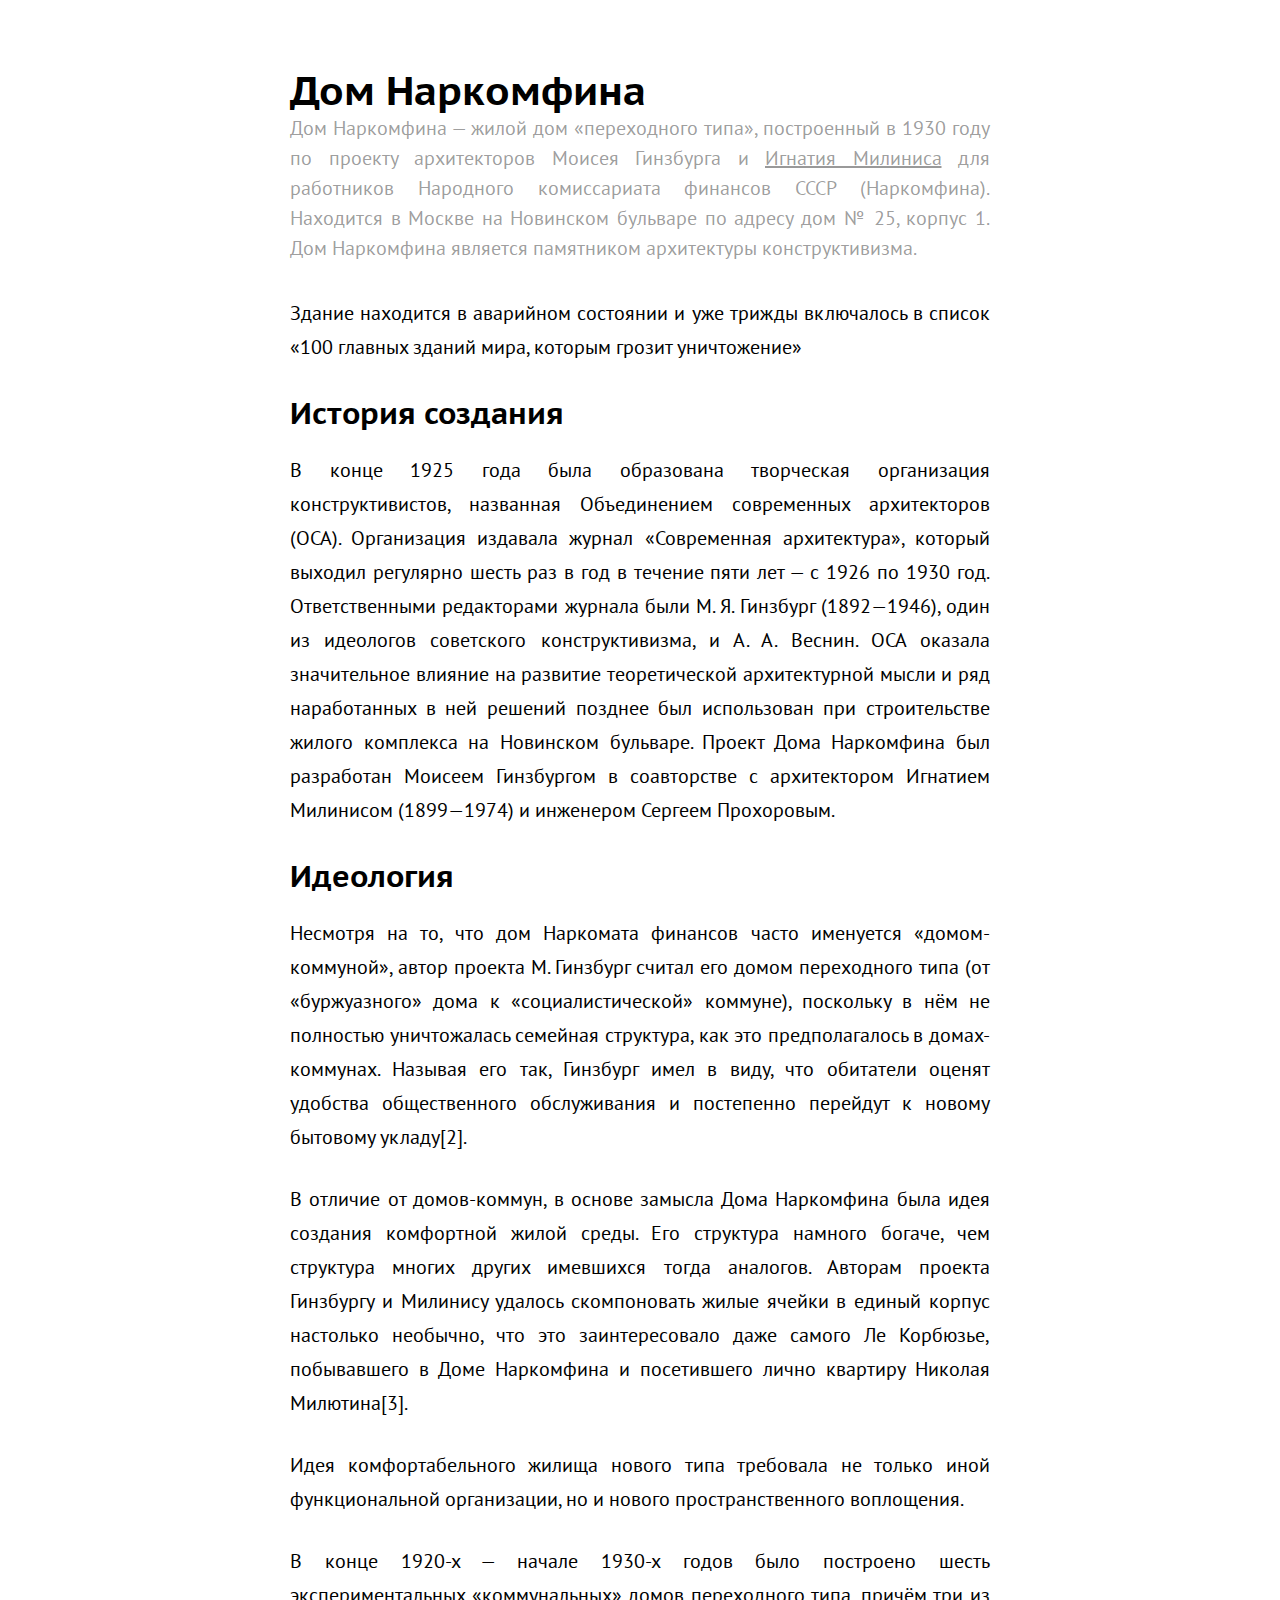
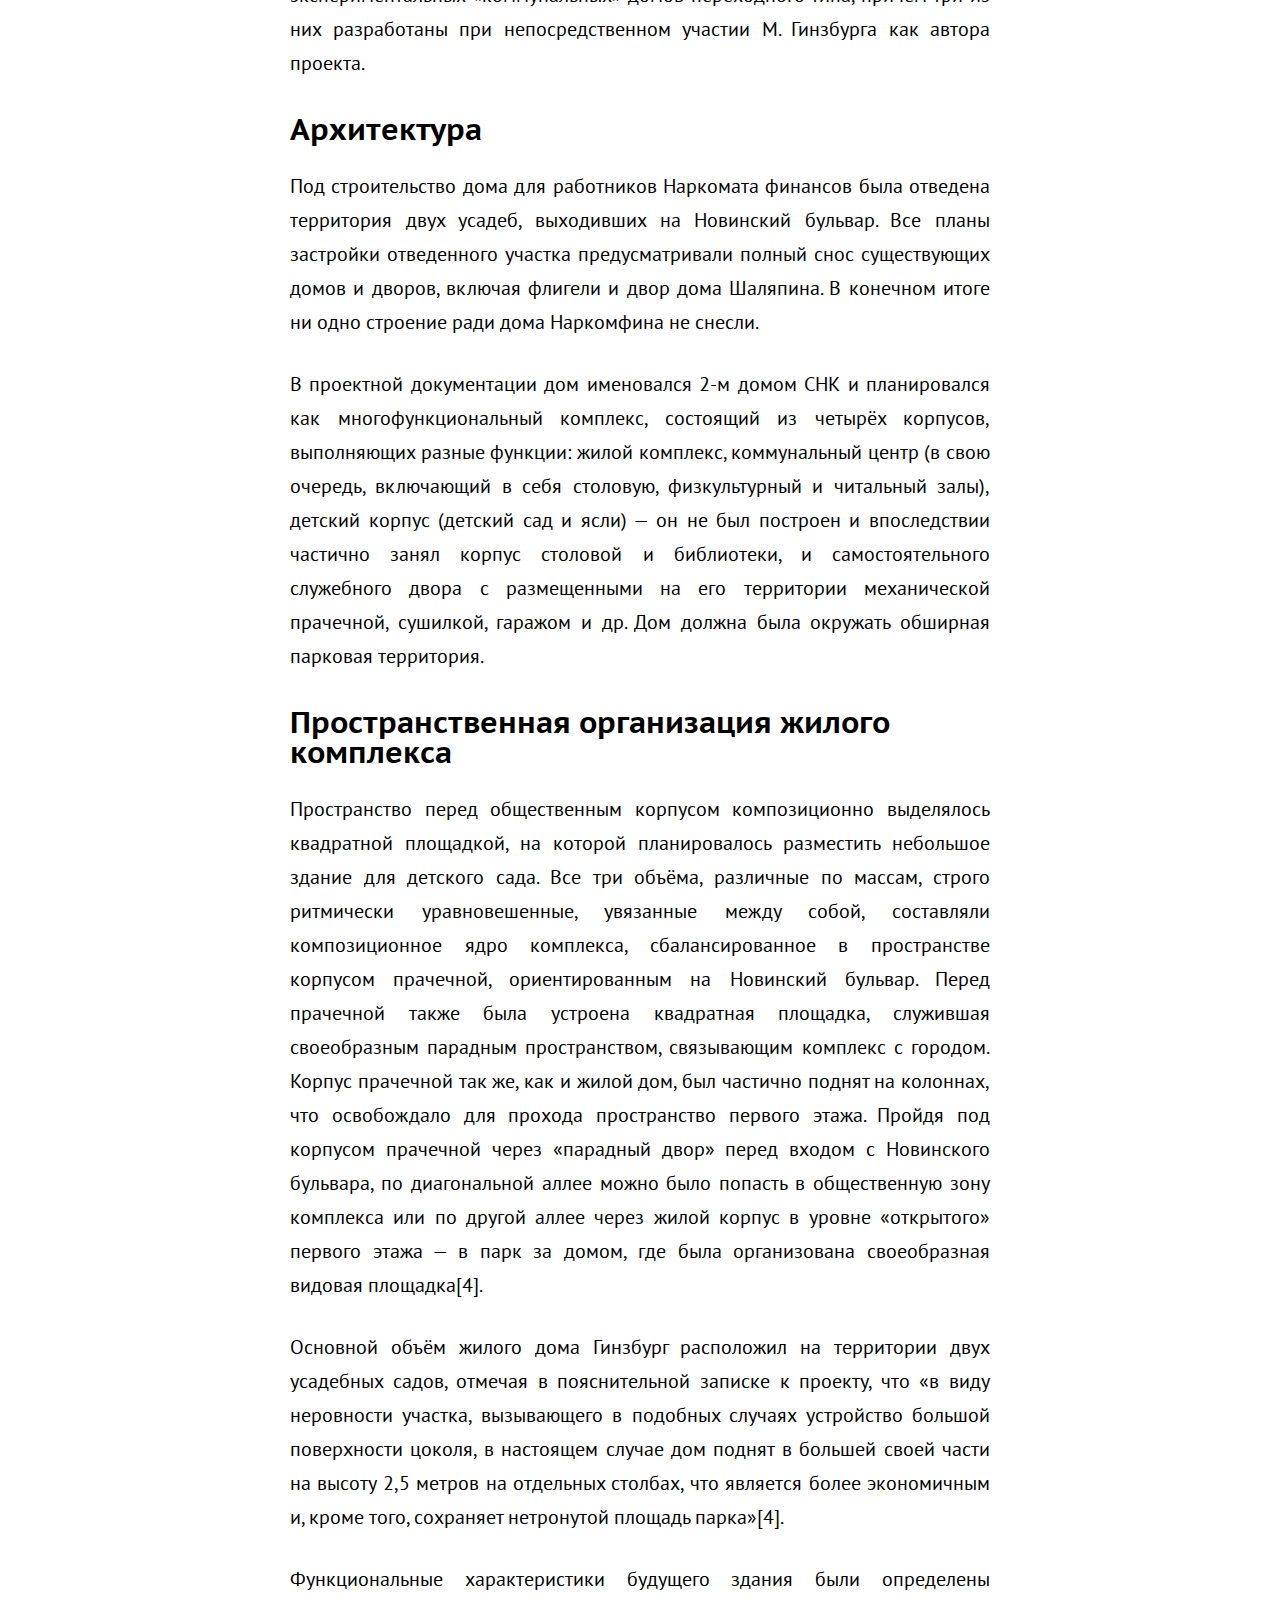
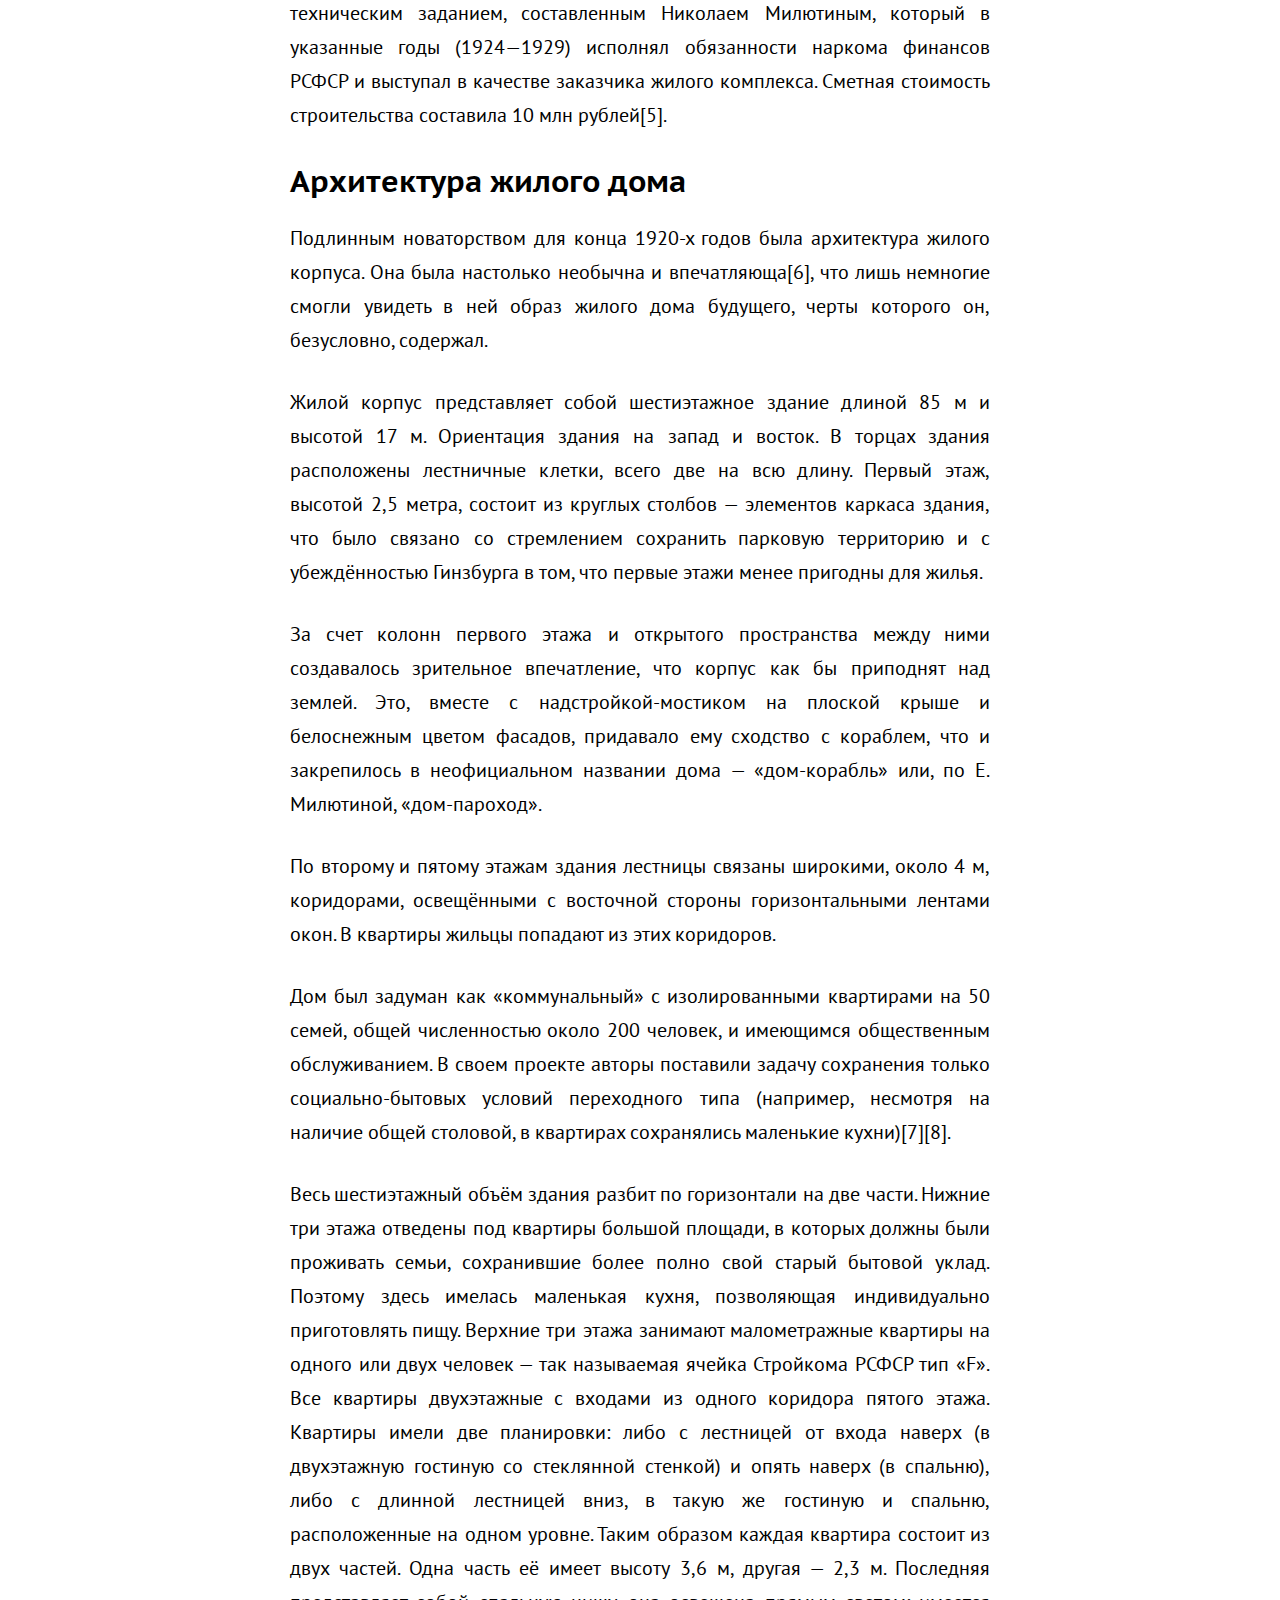
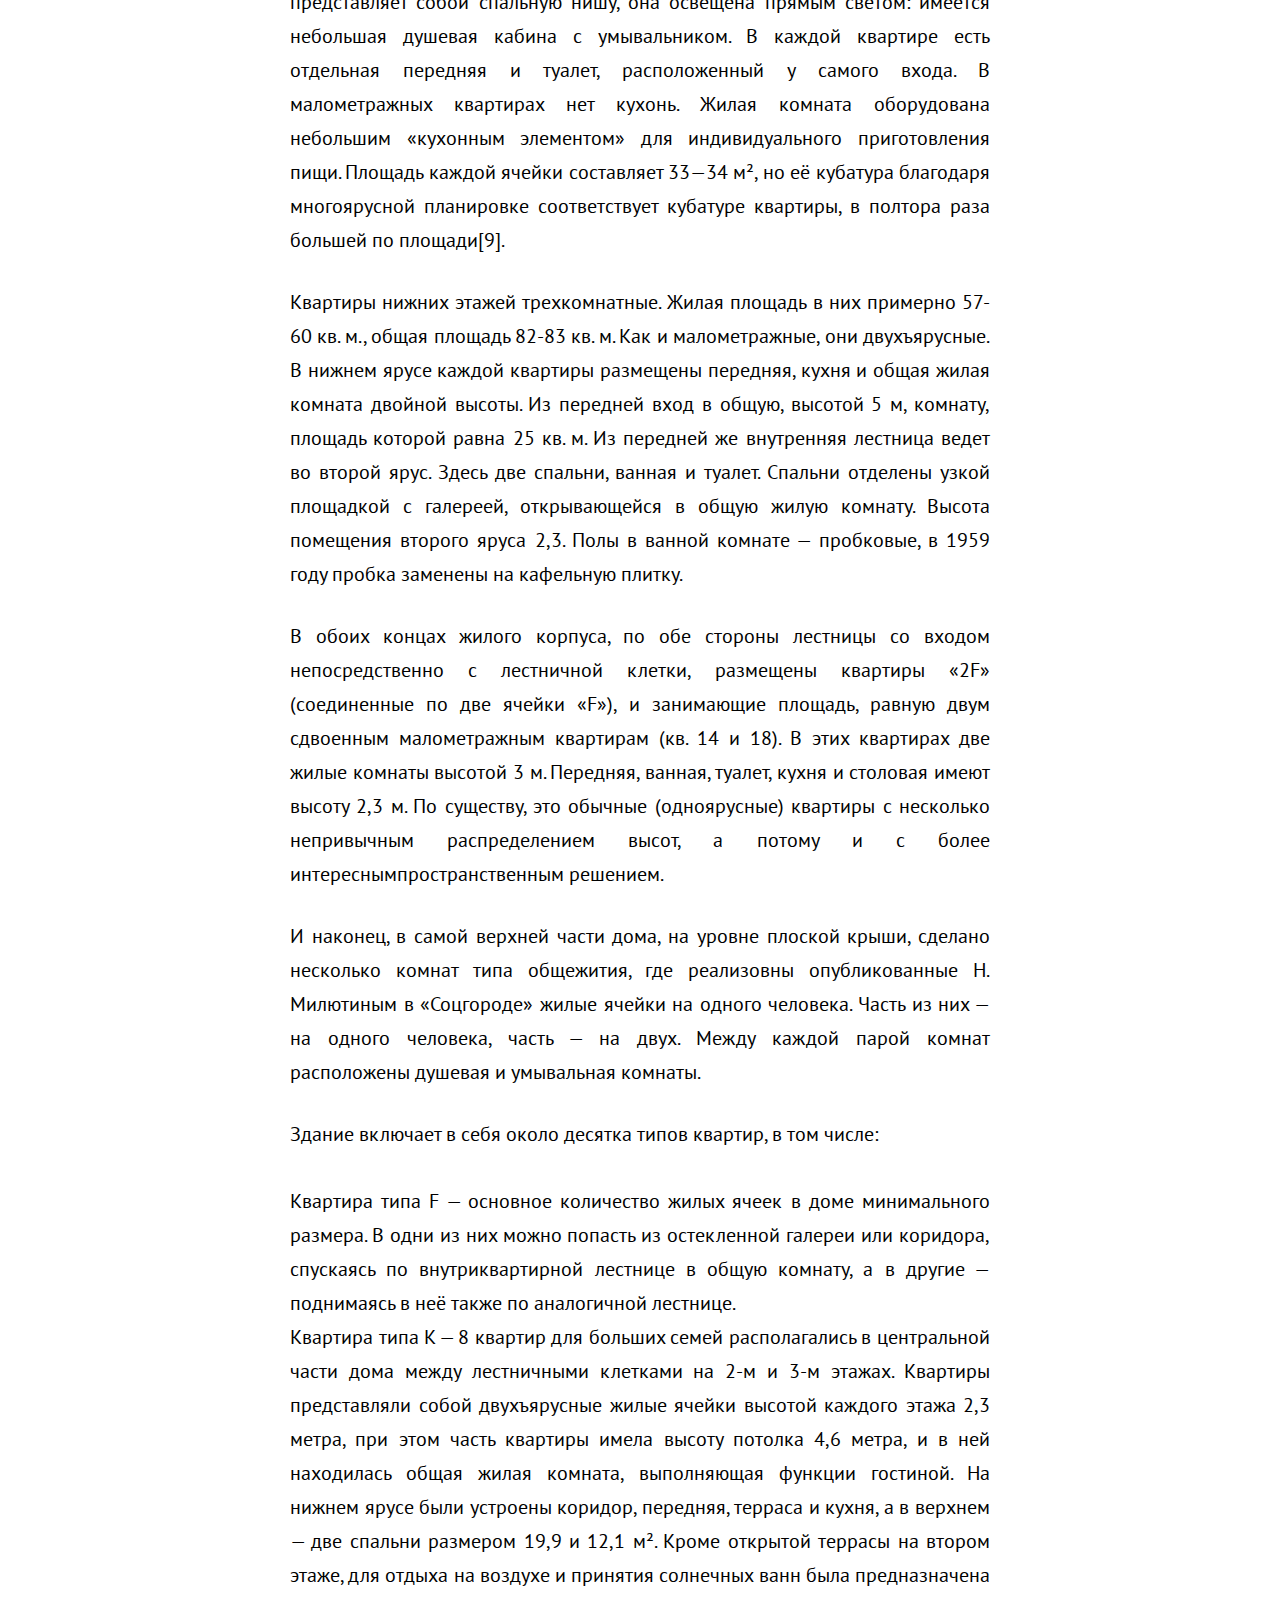
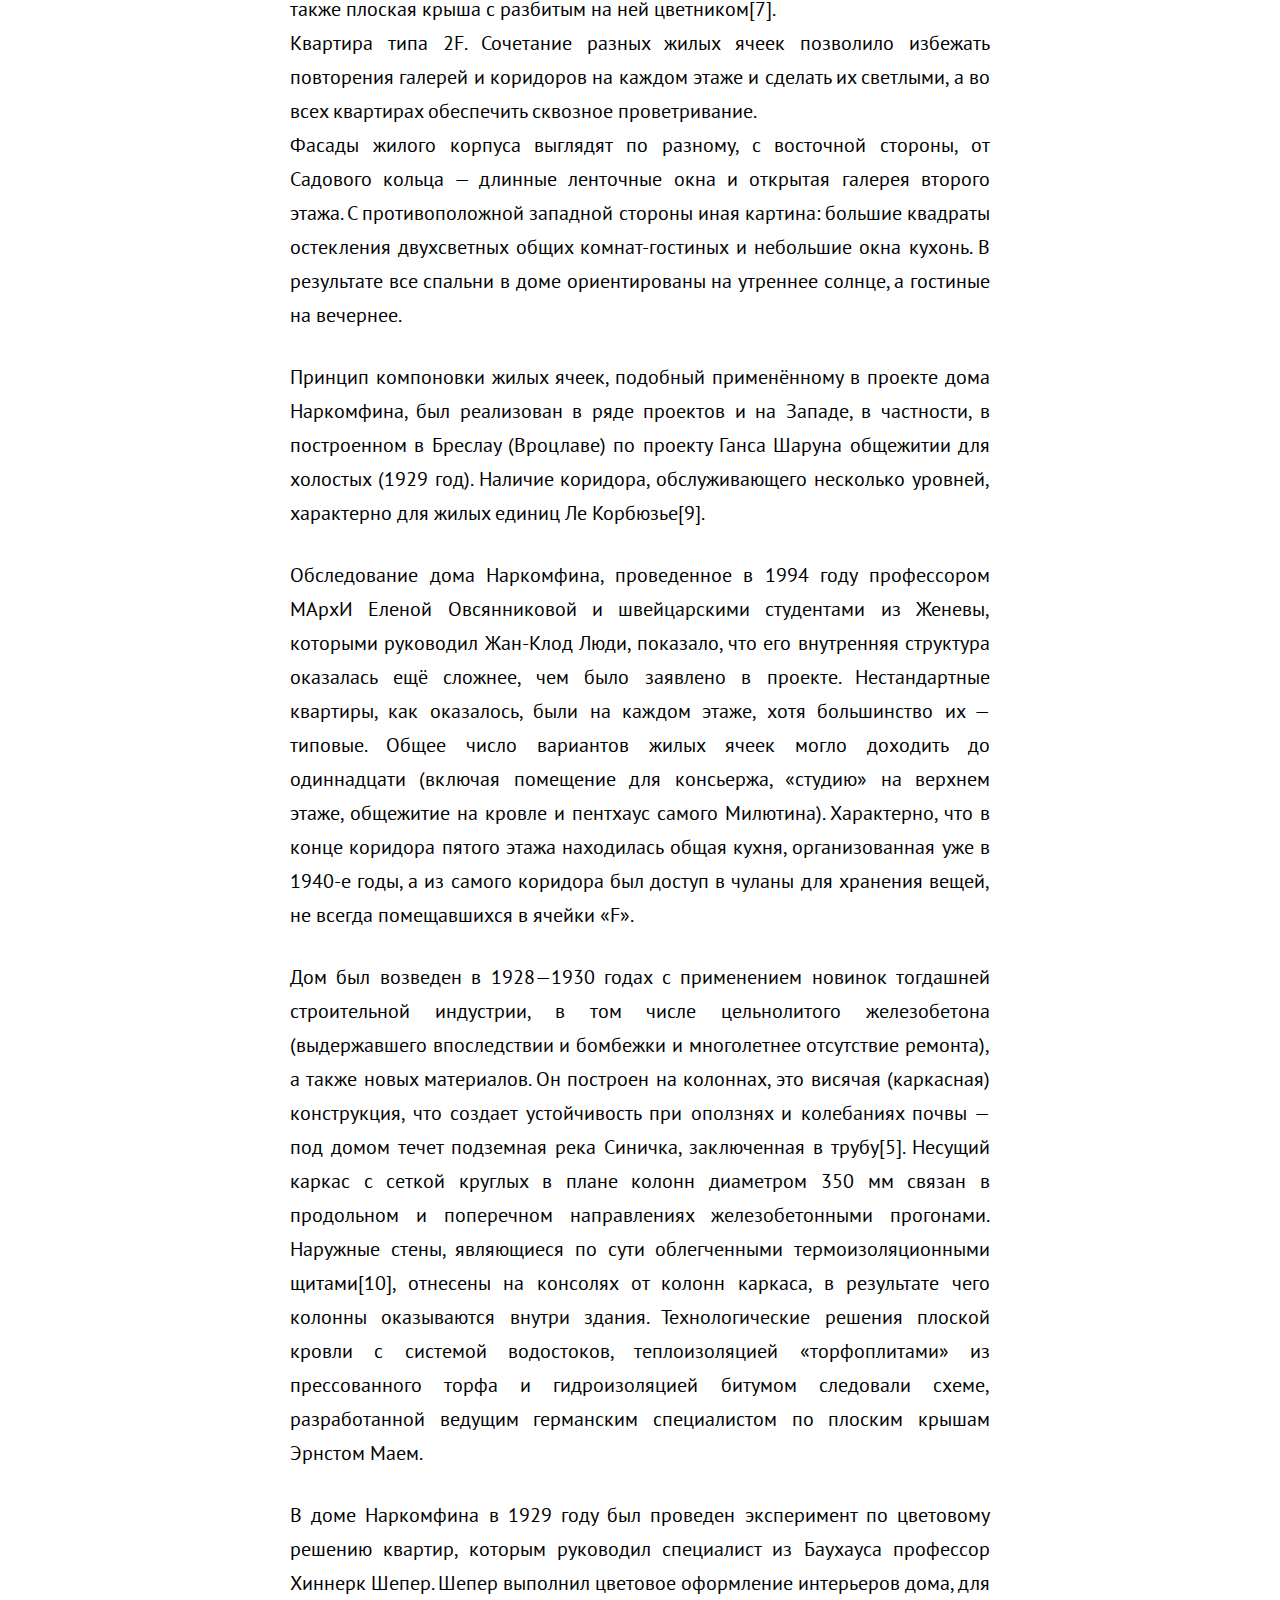
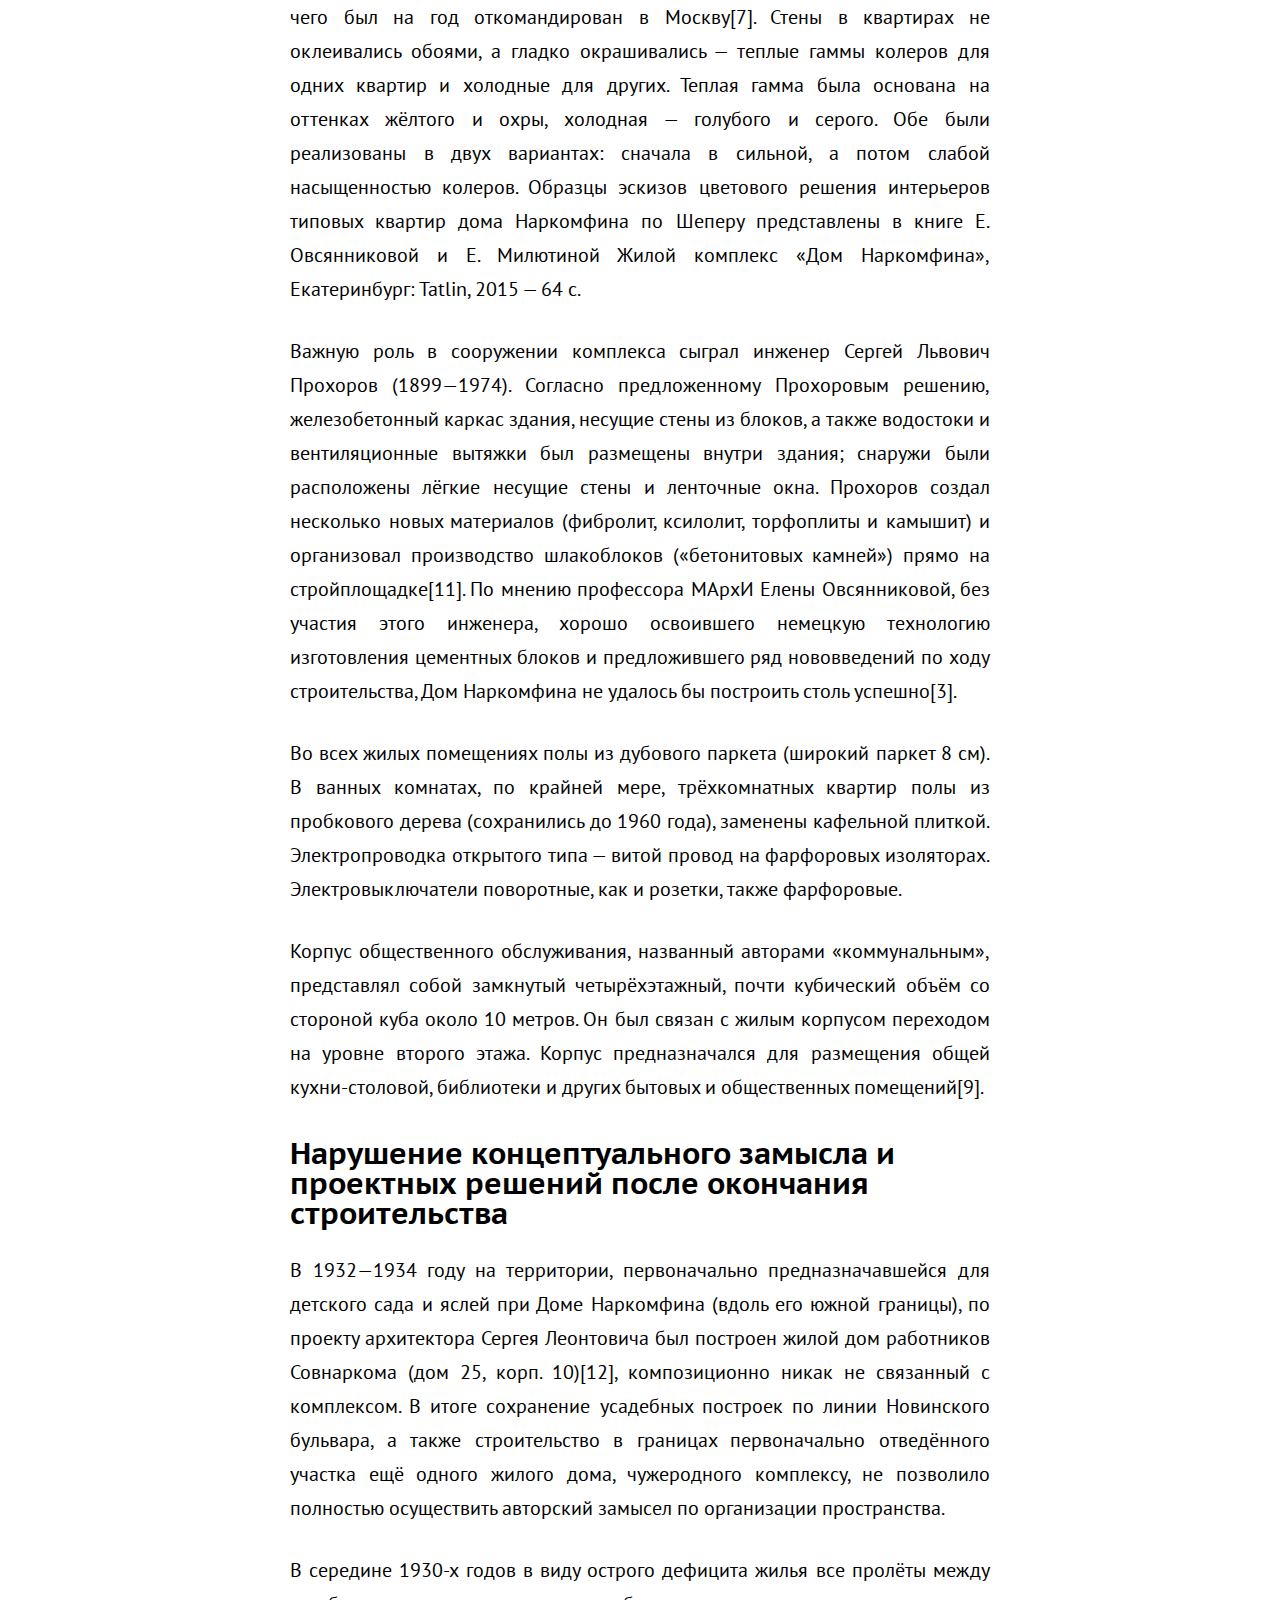
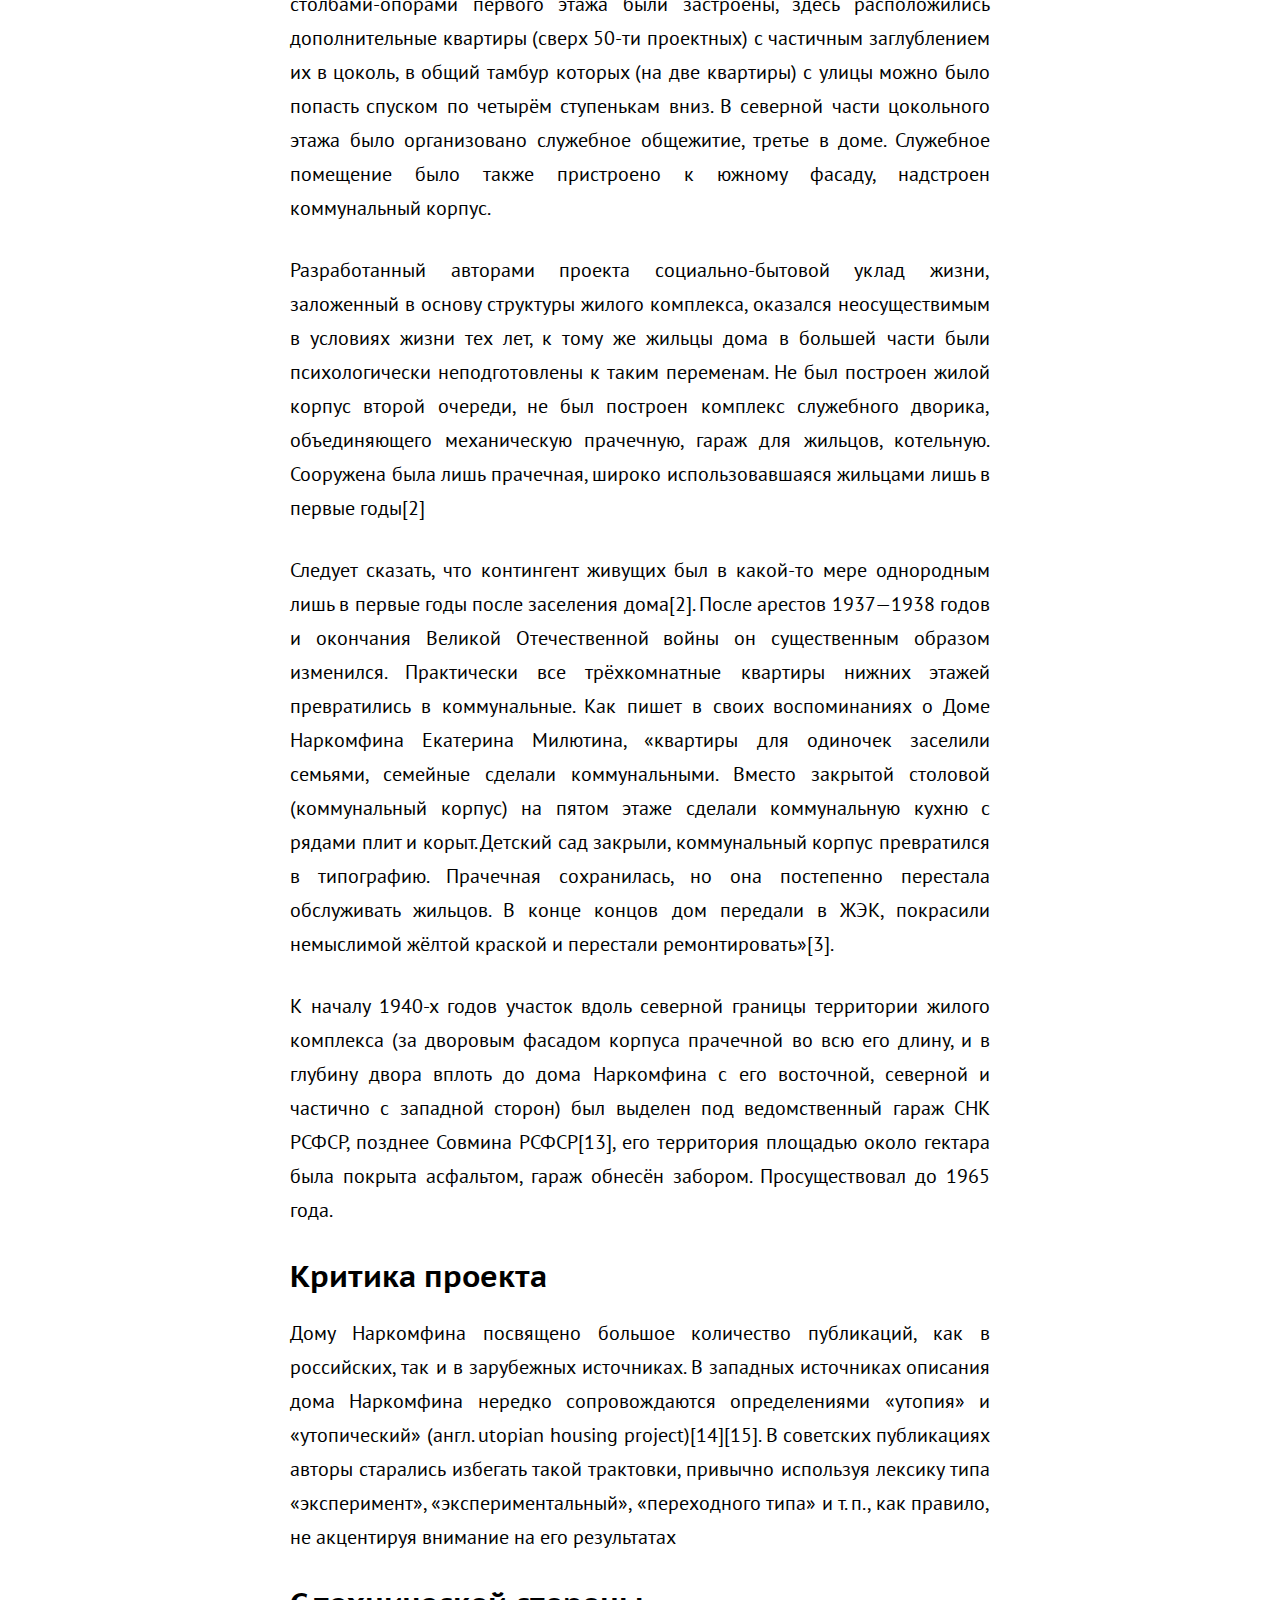
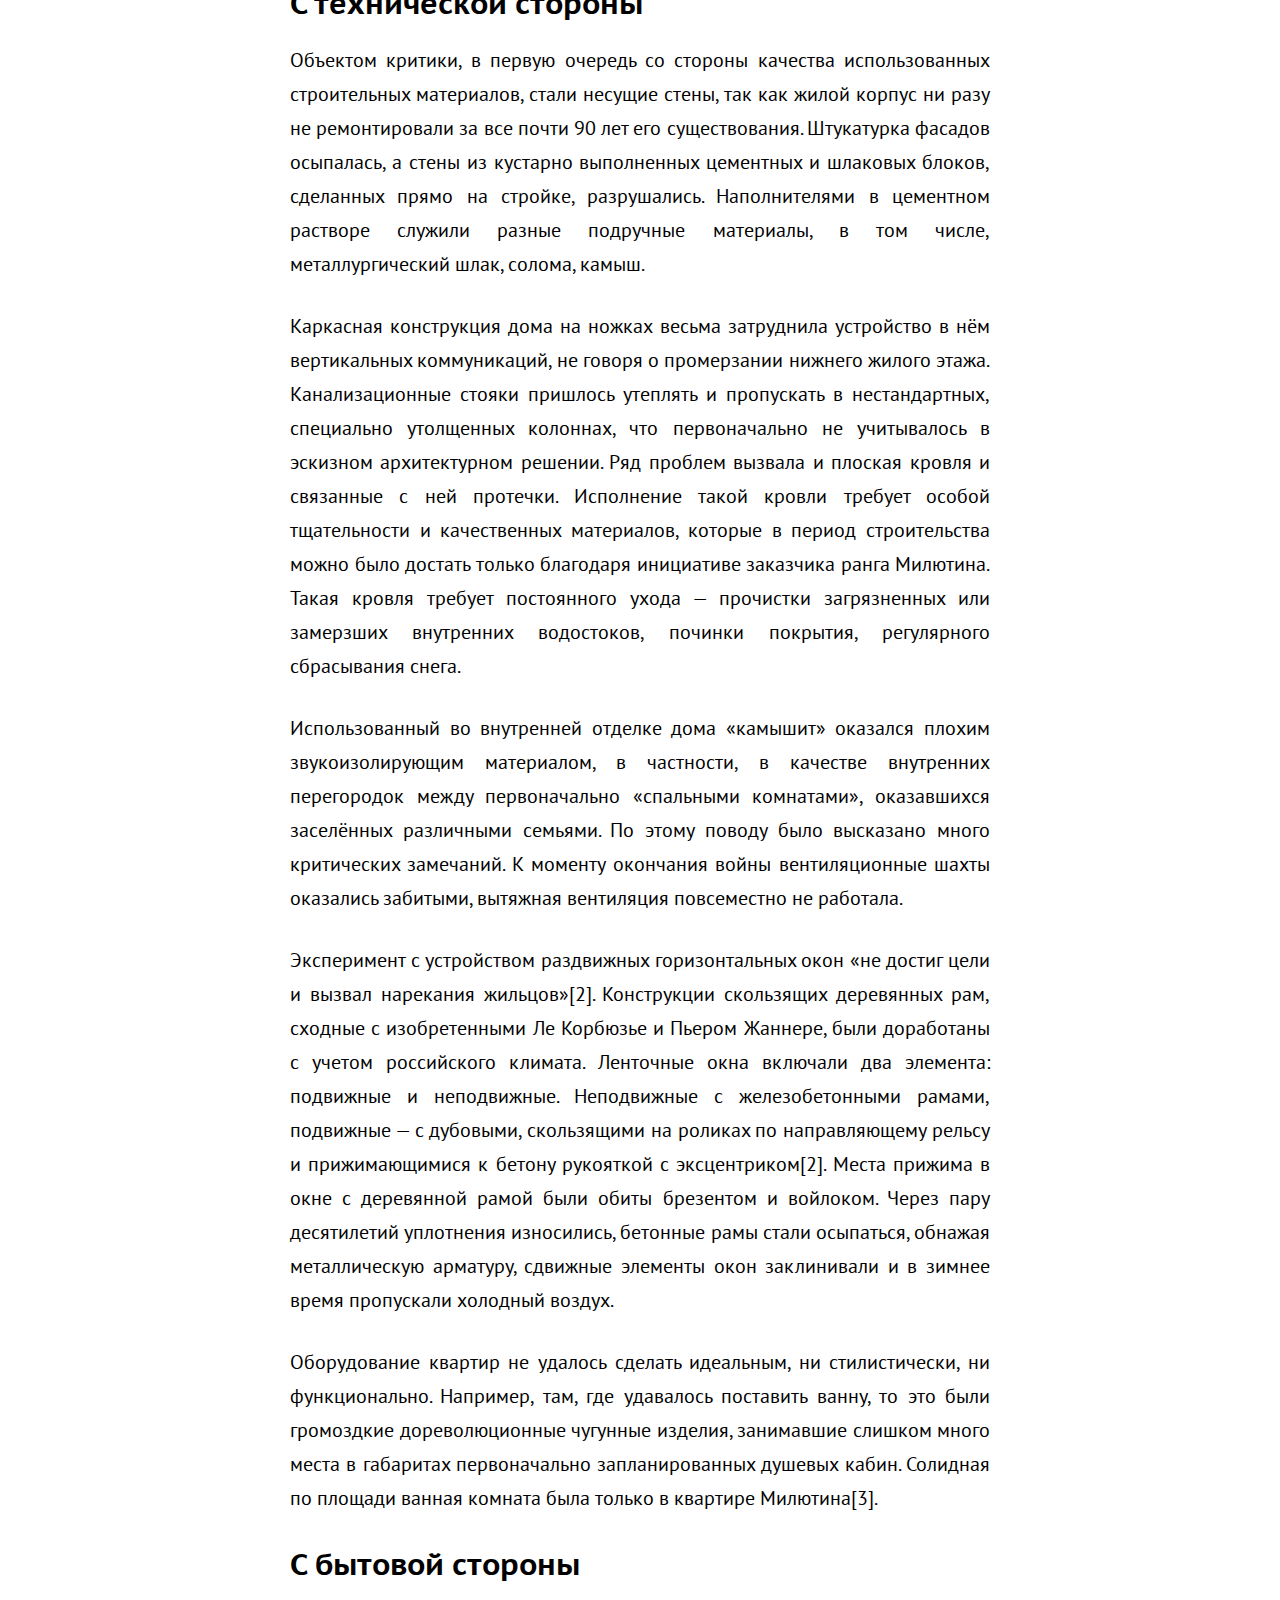
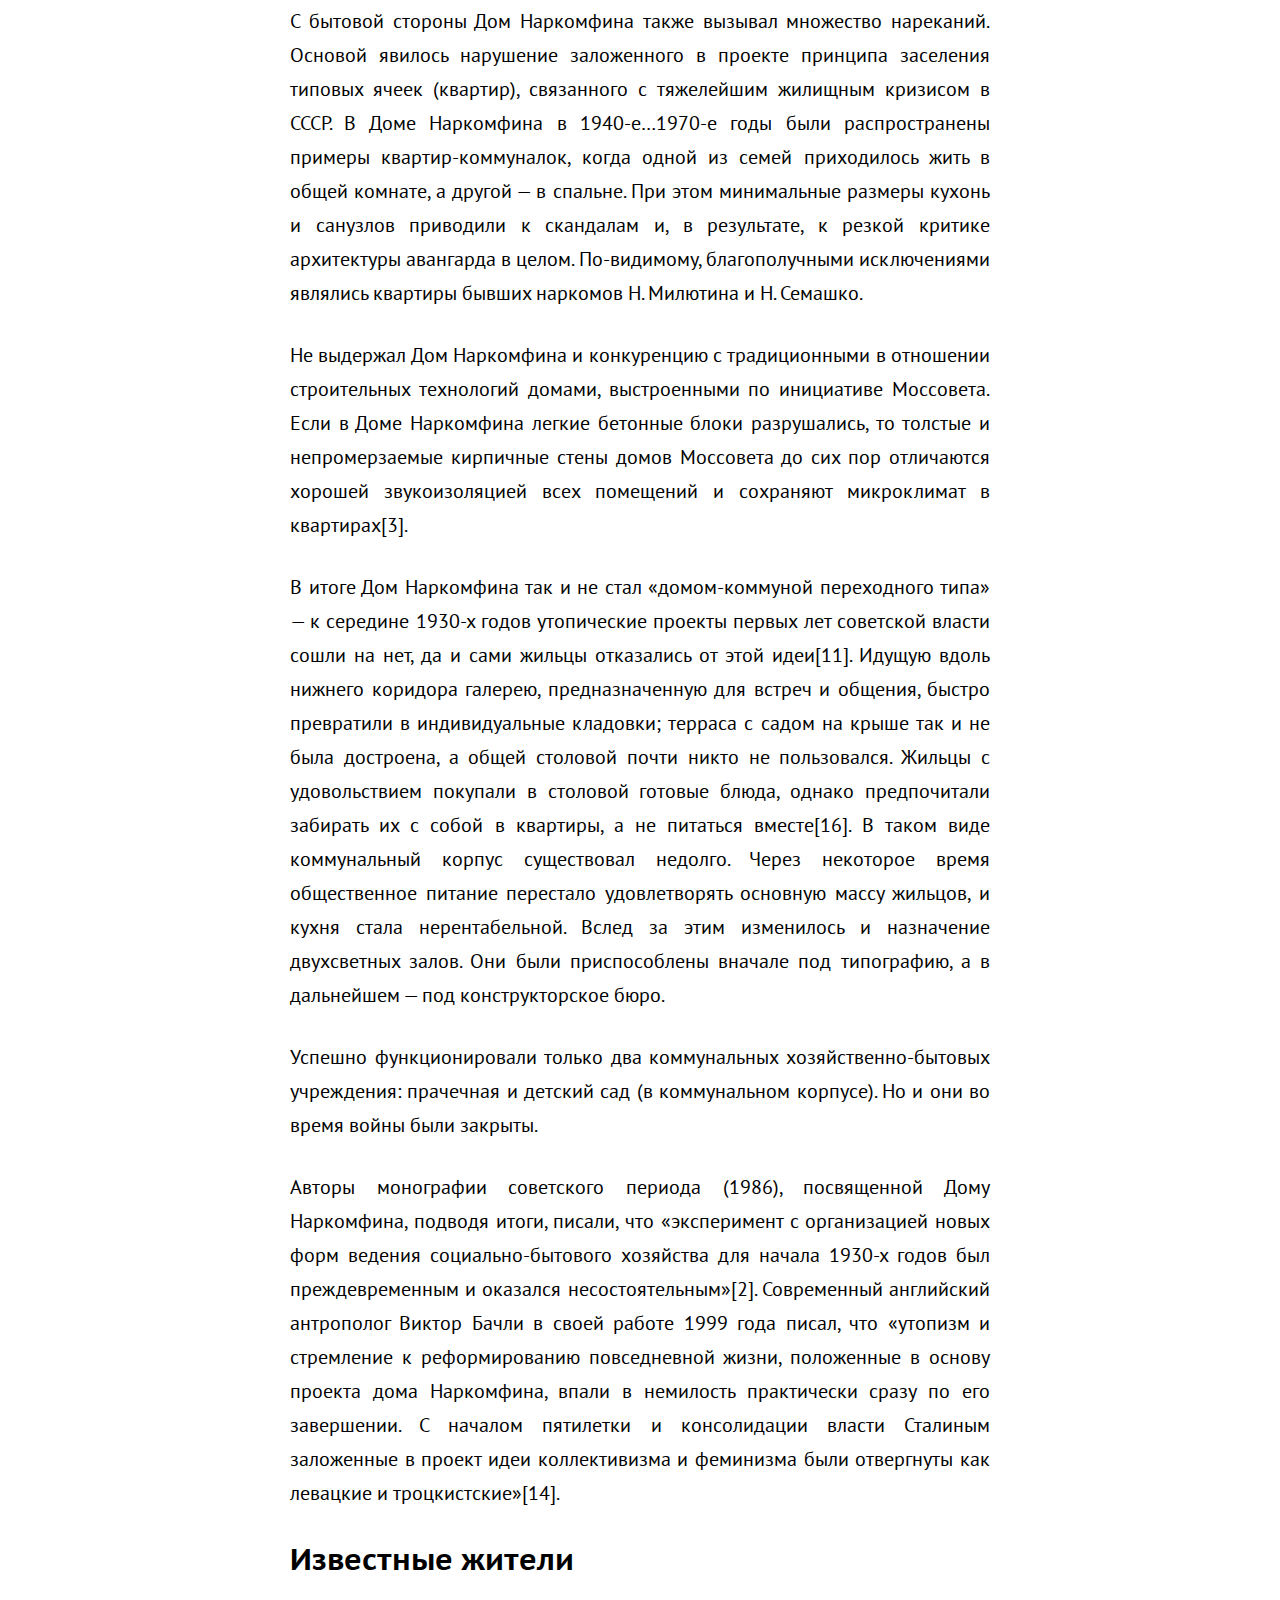
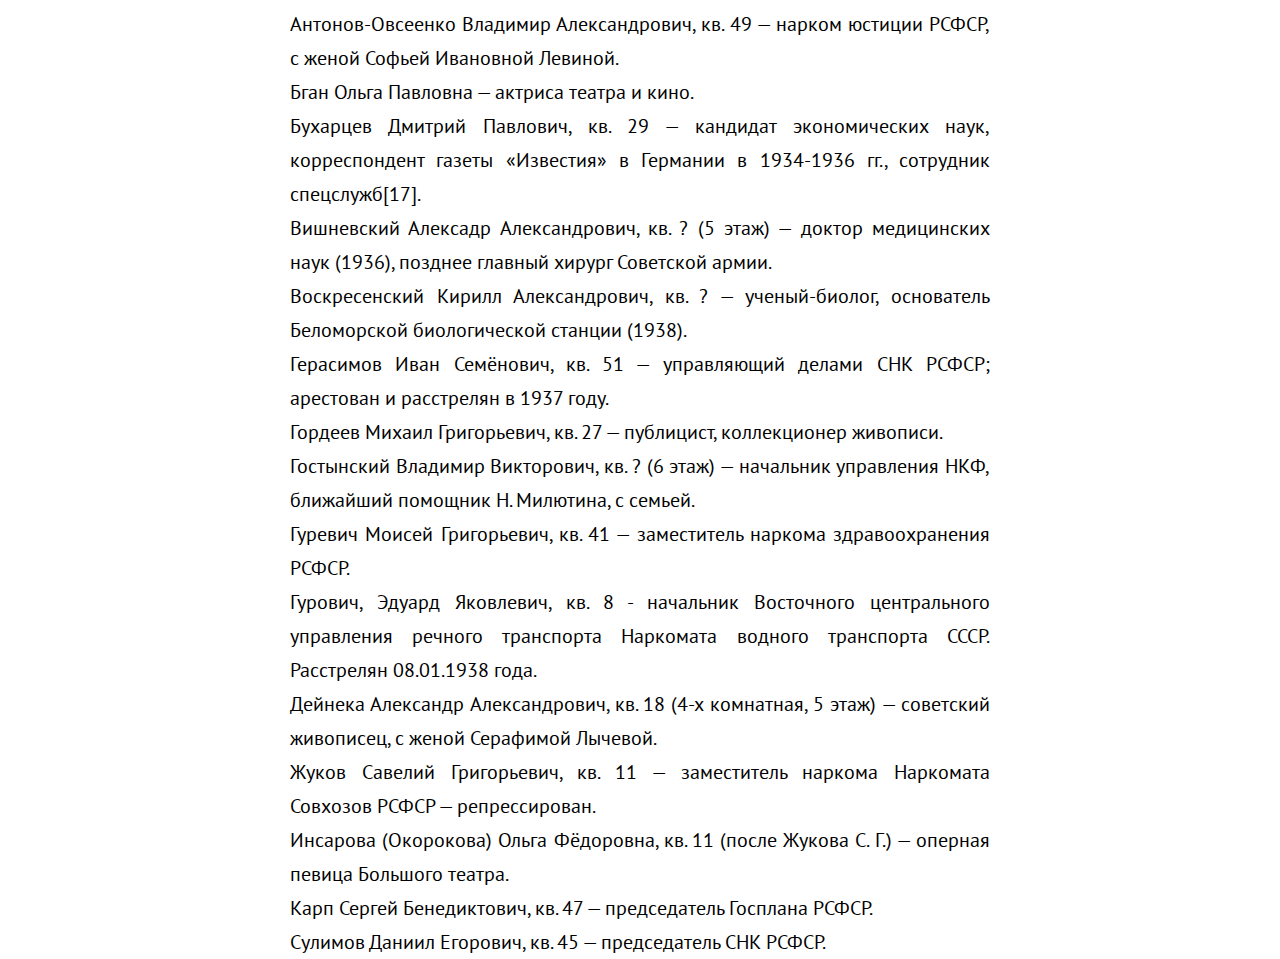
==== commit a3c6f055: "VRODE DONE" ====
--- a/Index.html
+++ b/Index.html
@@ -7,7 +7,7 @@
 </head>
 
 <body>
-<h1>Дом Наркомфина</h1> 
+<h1>Дом Наркомфина</h1>
     <p> Дом Наркомфина — жилой дом «переходного типа», построенный в 1930 году по проекту архитекторов Моисея Гинзбурга и <a href="https://ru.wikipedia.org/wiki/%D0%9C%D0%B8%D0%BB%D0%B8%D0%BD%D0%B8%D1%81,_%D0%98%D0%B3%D0%BD%D0%B0%D1%82%D0%B8%D0%B9_%D0%A4%D1%80%D0%B0%D0%BD%D1%86%D0%B5%D0%B2%D0%B8%D1%87">Игнатия Милиниса</a> для работников Народного комиссариата финансов СССР (Наркомфина). Находится в Москве на Новинском бульваре по адресу дом № 25, корпус 1. Дом Наркомфина является памятником архитектуры конструктивизма.</p>
 
     <p>Здание находится в аварийном состоянии и уже трижды включалось в список «100 главных зданий мира, которым грозит уничтожение»</p>
@@ -115,7 +115,7 @@
     <li>Антонов-Овсеенко Владимир Александрович, кв. 49 — нарком юстиции РСФСР, с женой Софьей Ивановной Левиной.</li>
     <li>Бган Ольга Павловна — актриса театра и кино.</li>
     <li>Бухарцев Дмитрий Павлович, кв. 29 — кандидат экономических наук, корреспондент газеты «Известия» в Германии в 1934-1936 гг., сотрудник спецслужб[17].</li>
-    <li>Вишневский Александр Александрович, кв. ? (5 этаж) — доктор медицинских наук (1936), позднее главный хирург Советской армии.</li>
+    <li>Вишневский Алексадр Александрович, кв. ? (5 этаж) — доктор медицинских наук (1936), позднее главный хирург Советской армии.</li>
     <li>Воскресенский Кирилл Александрович, кв. ? — ученый-биолог, основатель Беломорской биологической станции (1938).</li>
     <li>Герасимов Иван Семёнович, кв. 51 — управляющий делами СНК РСФСР; арестован и расстрелян в 1937 году.</li>
     <li>Гордеев Михаил Григорьевич, кв. 27 — публицист, коллекционер живописи.</li>
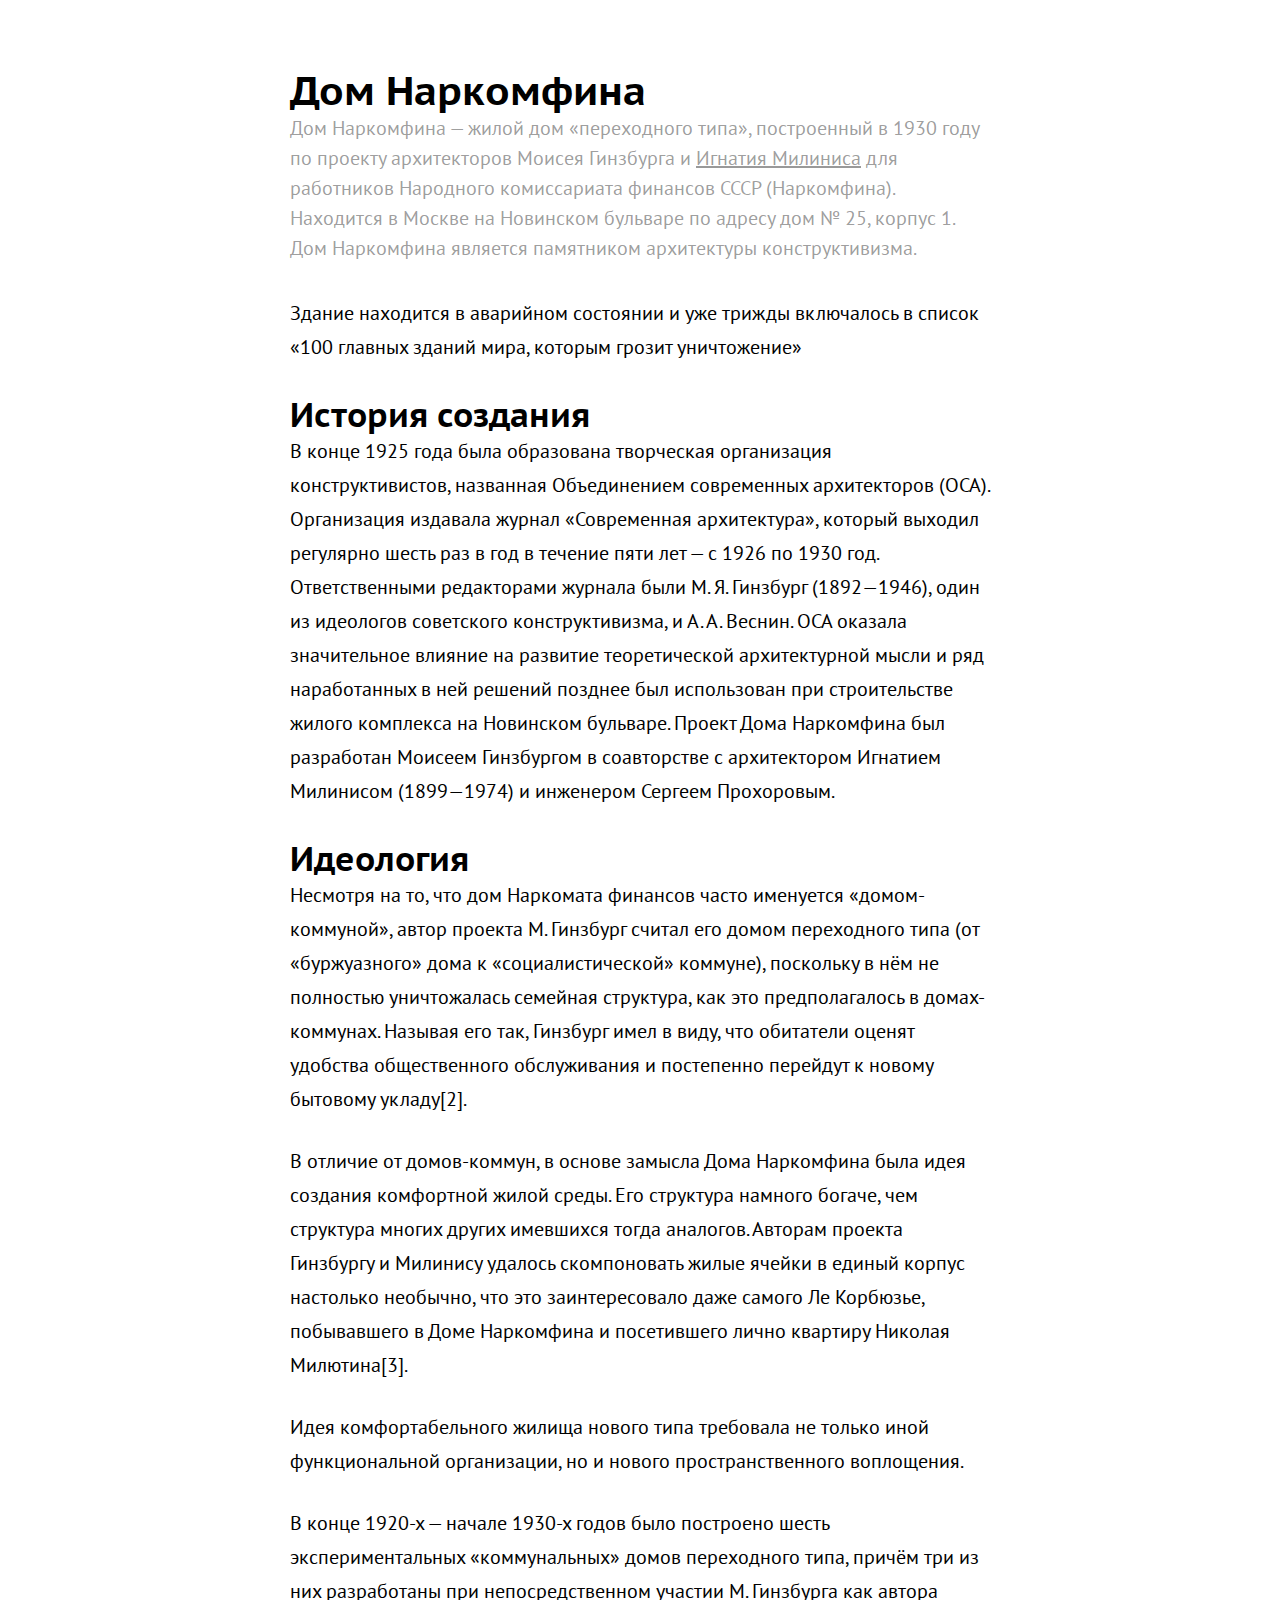
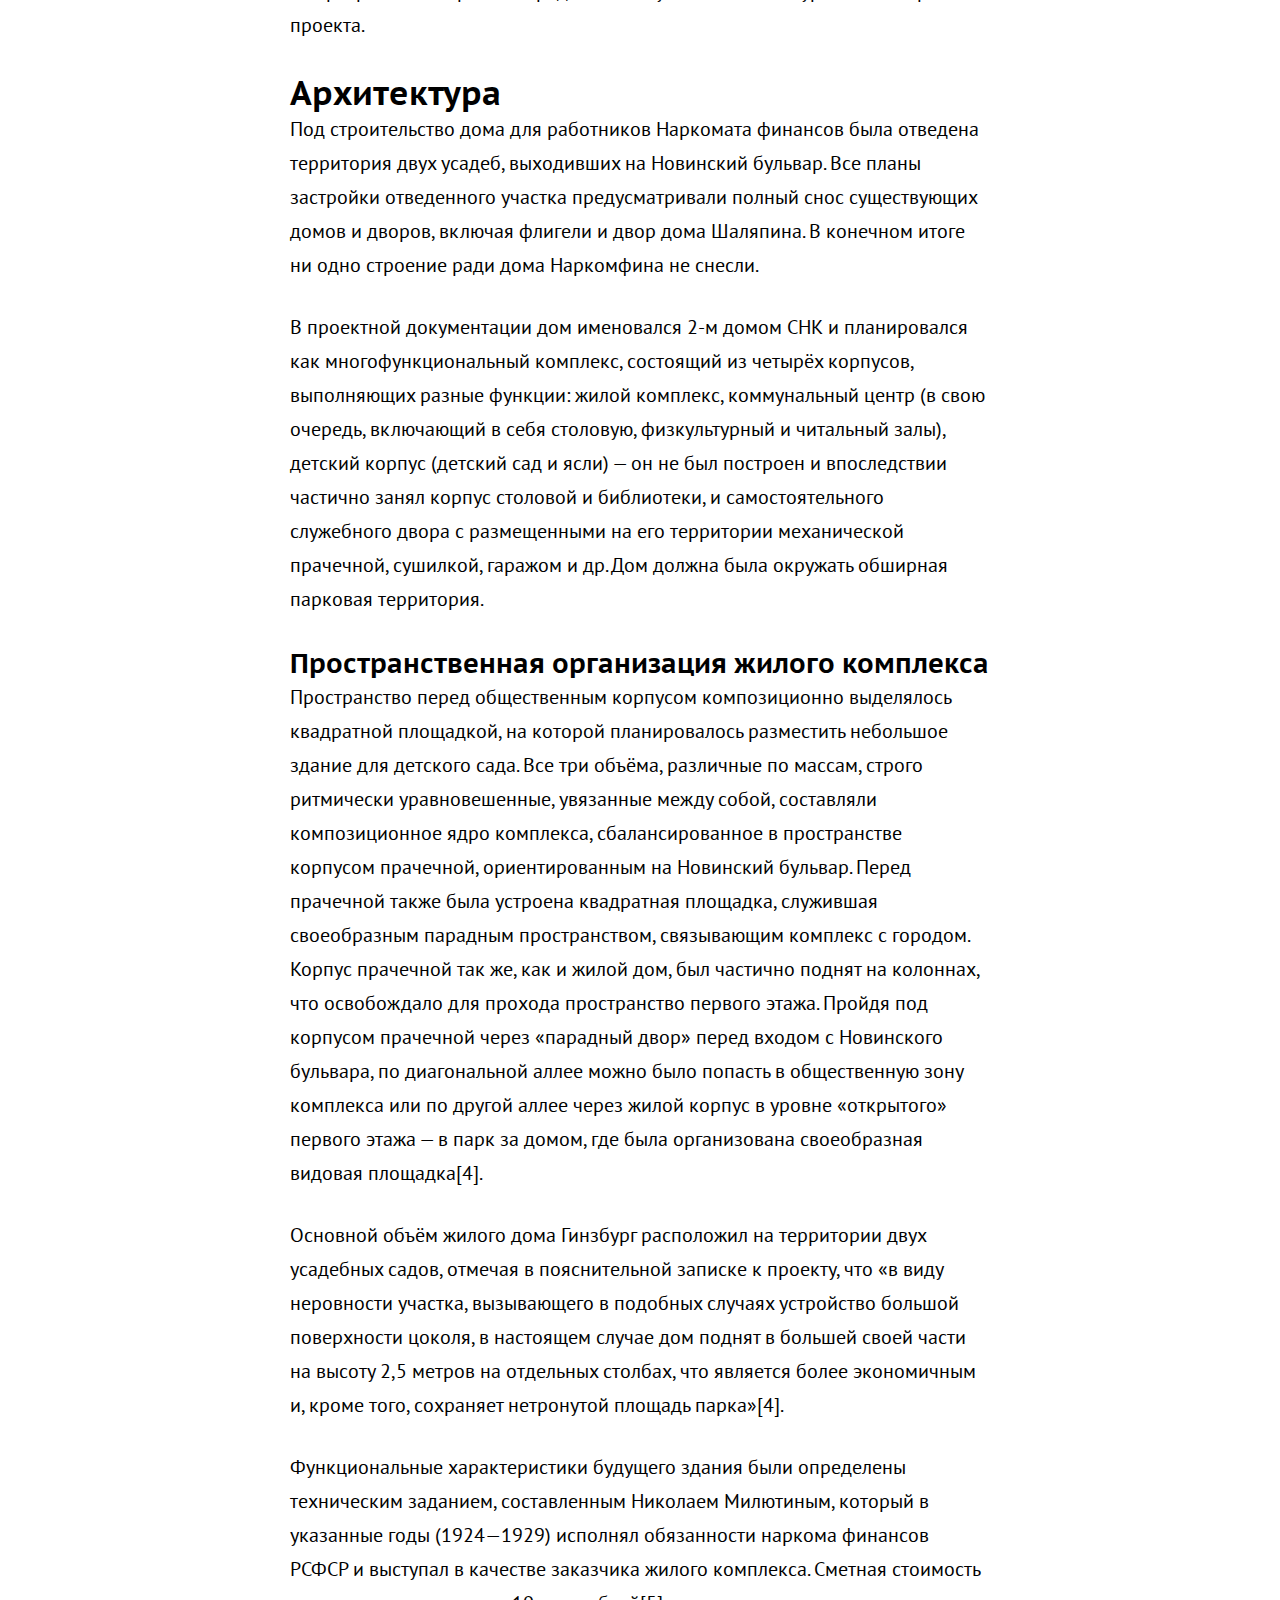
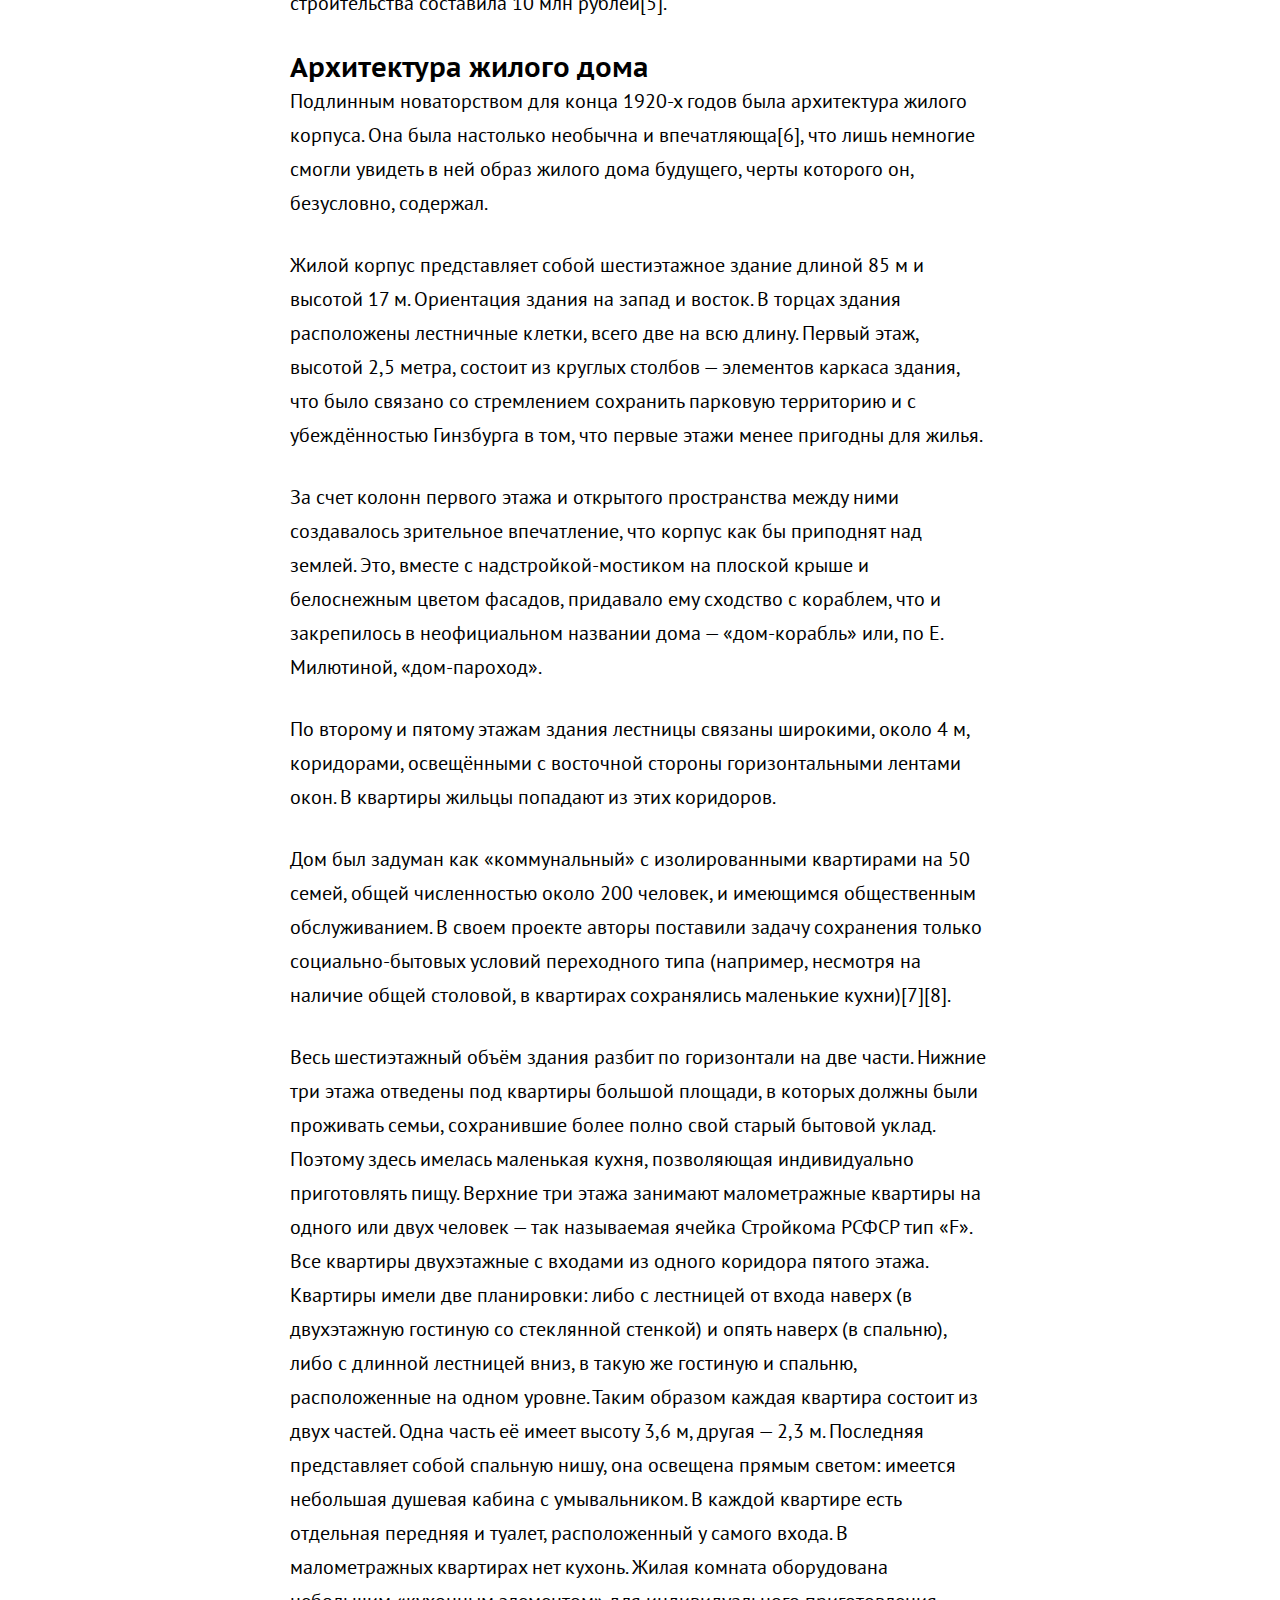
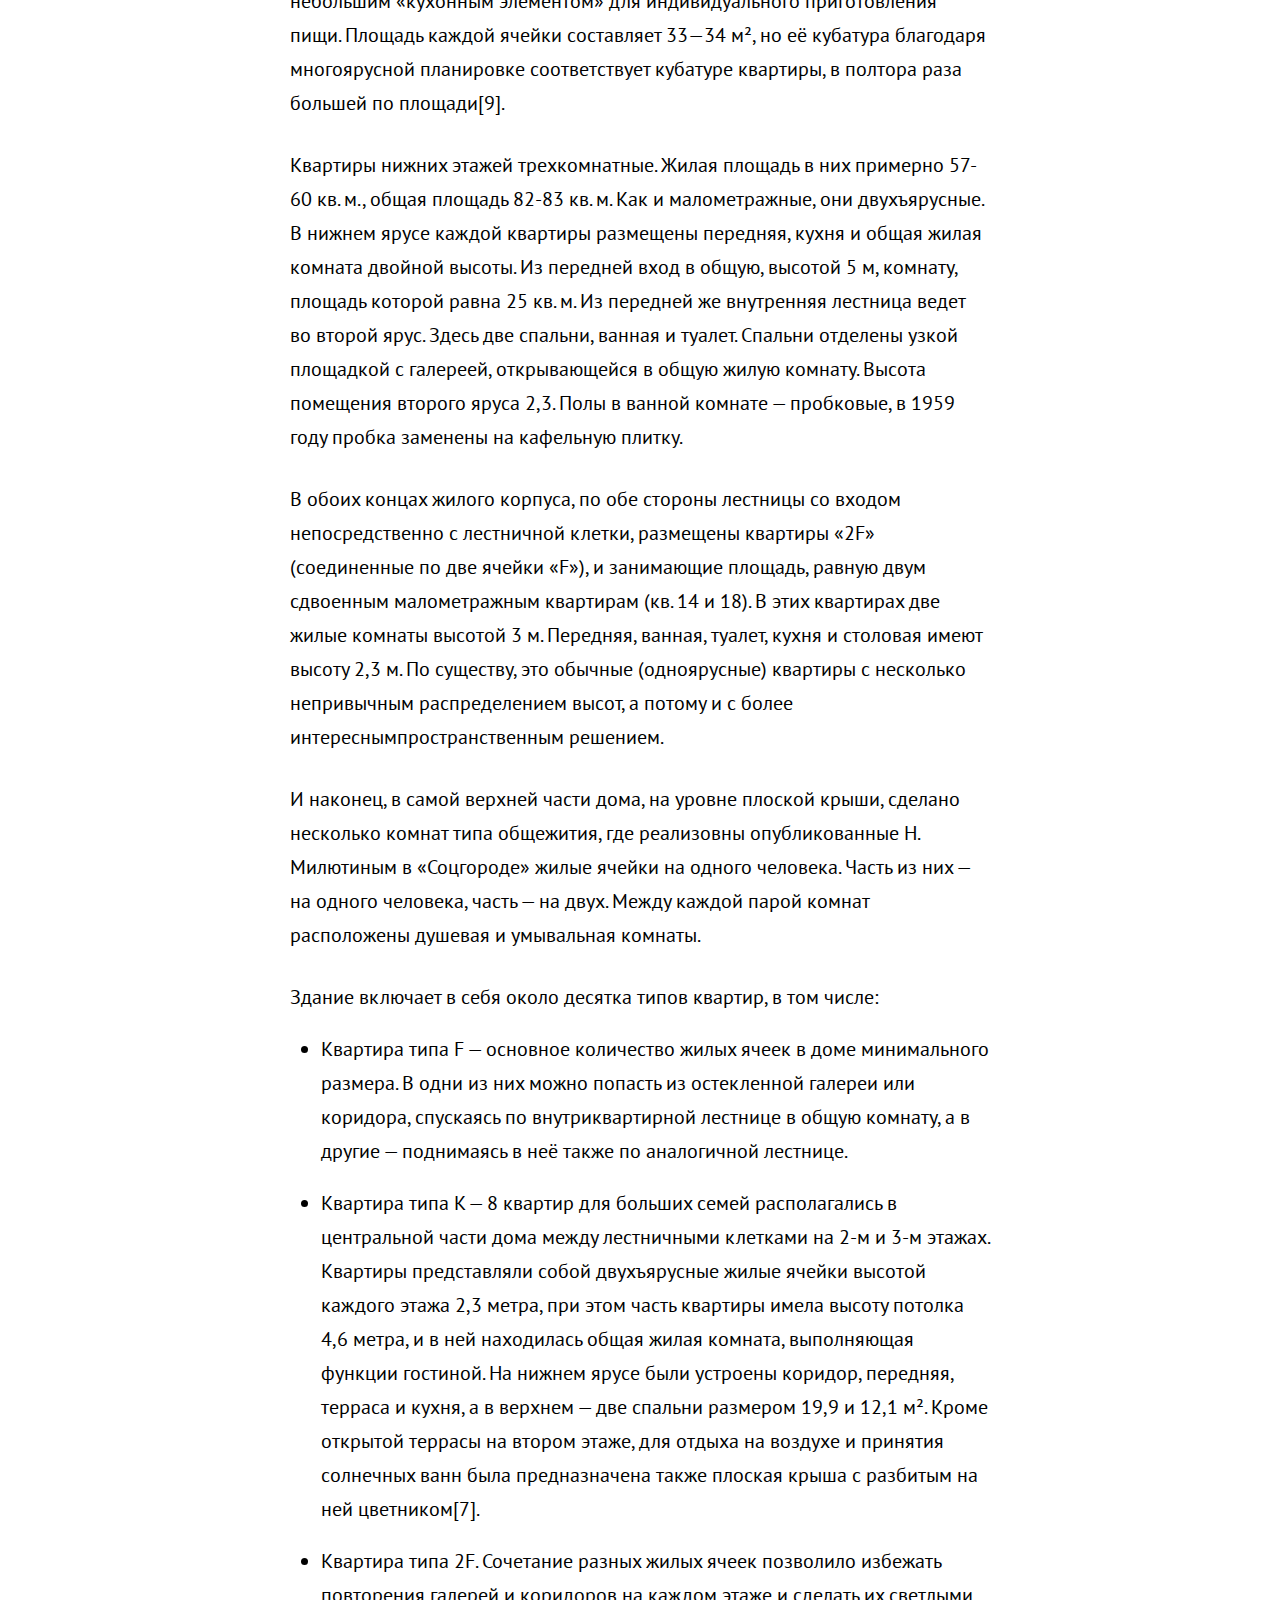
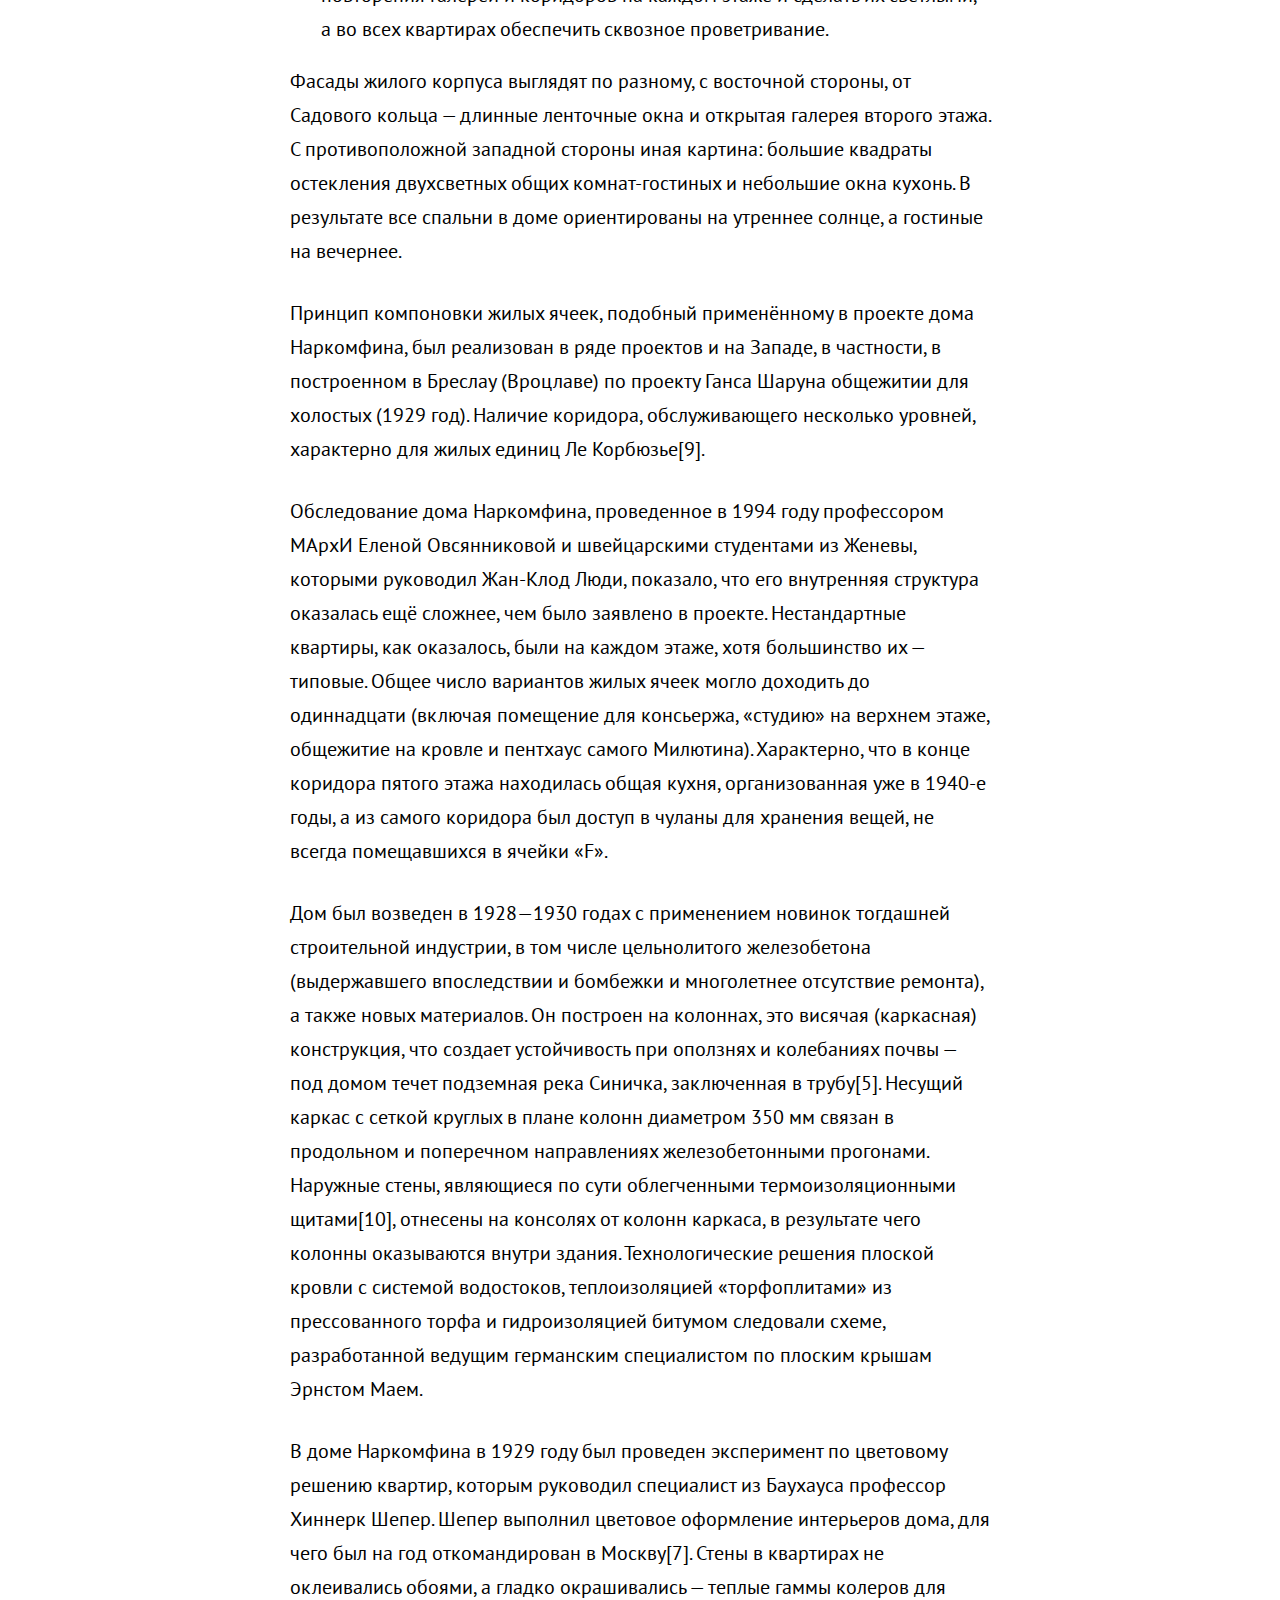
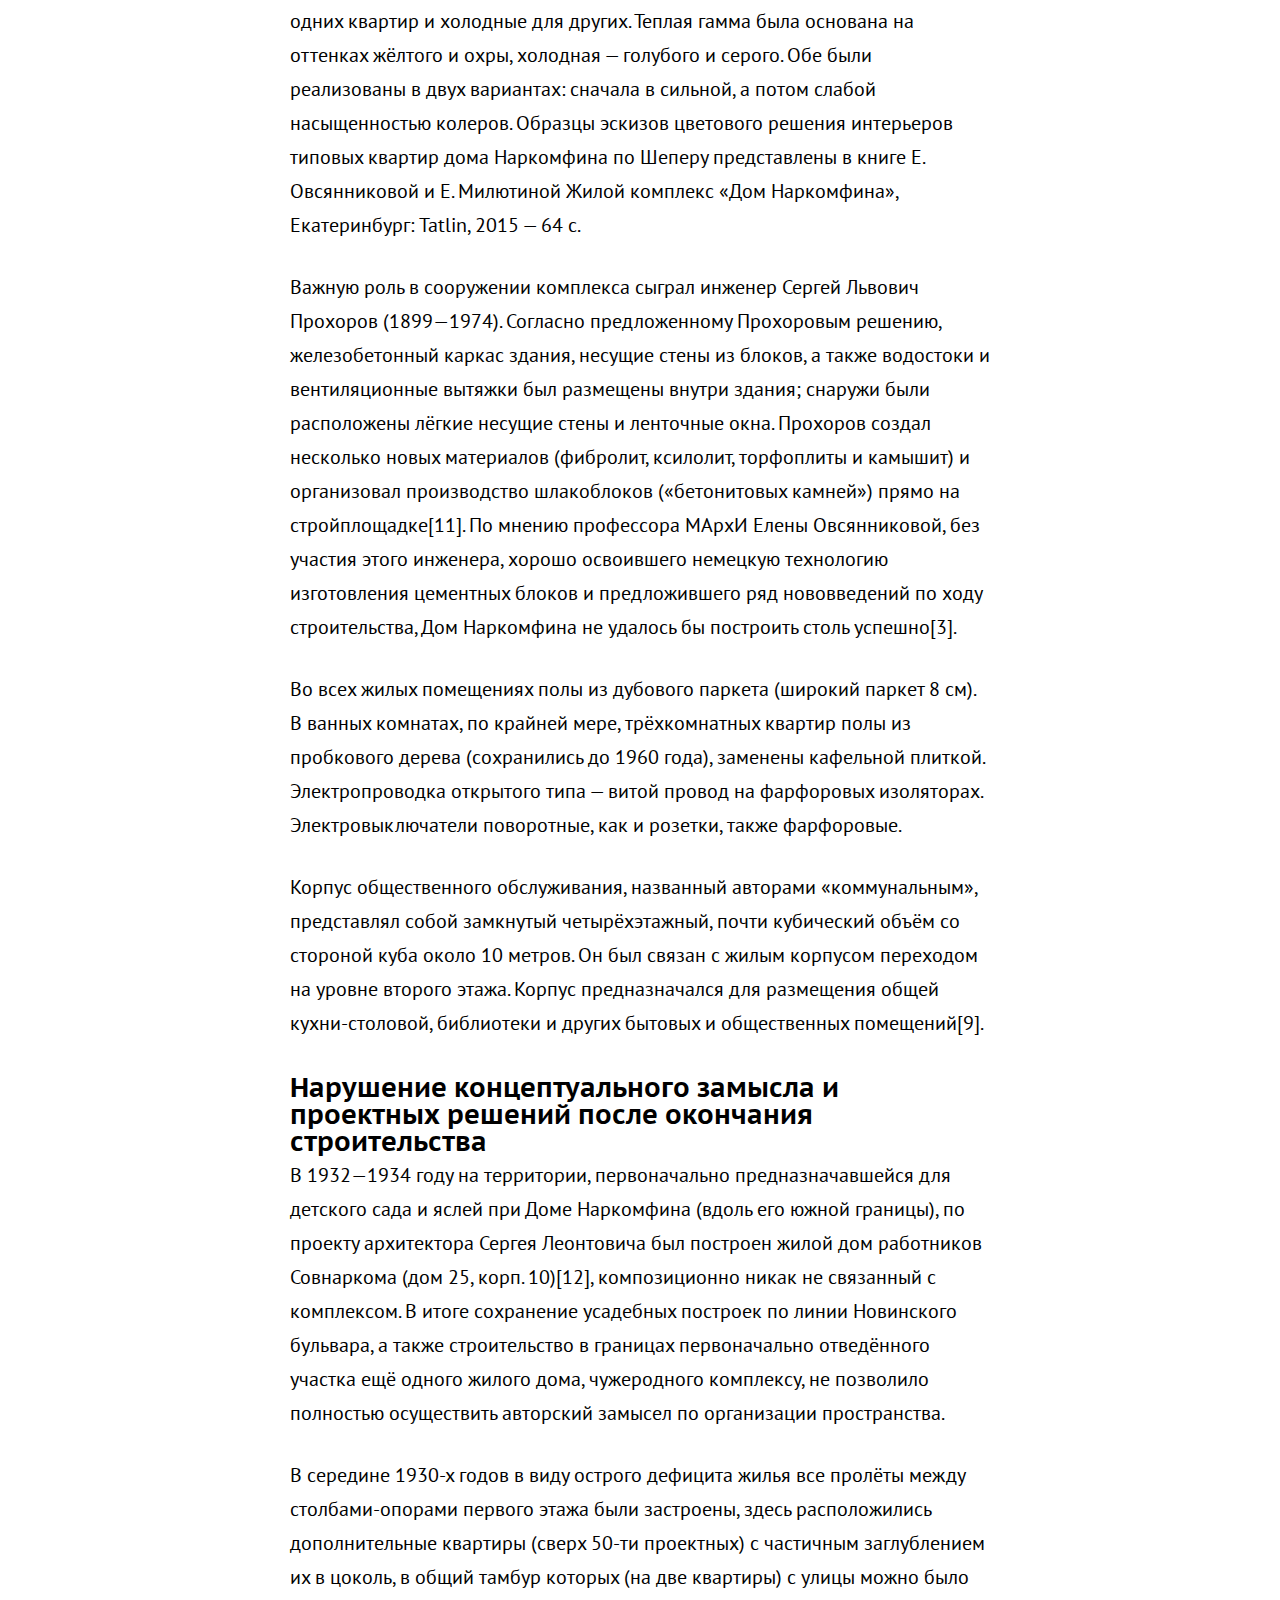
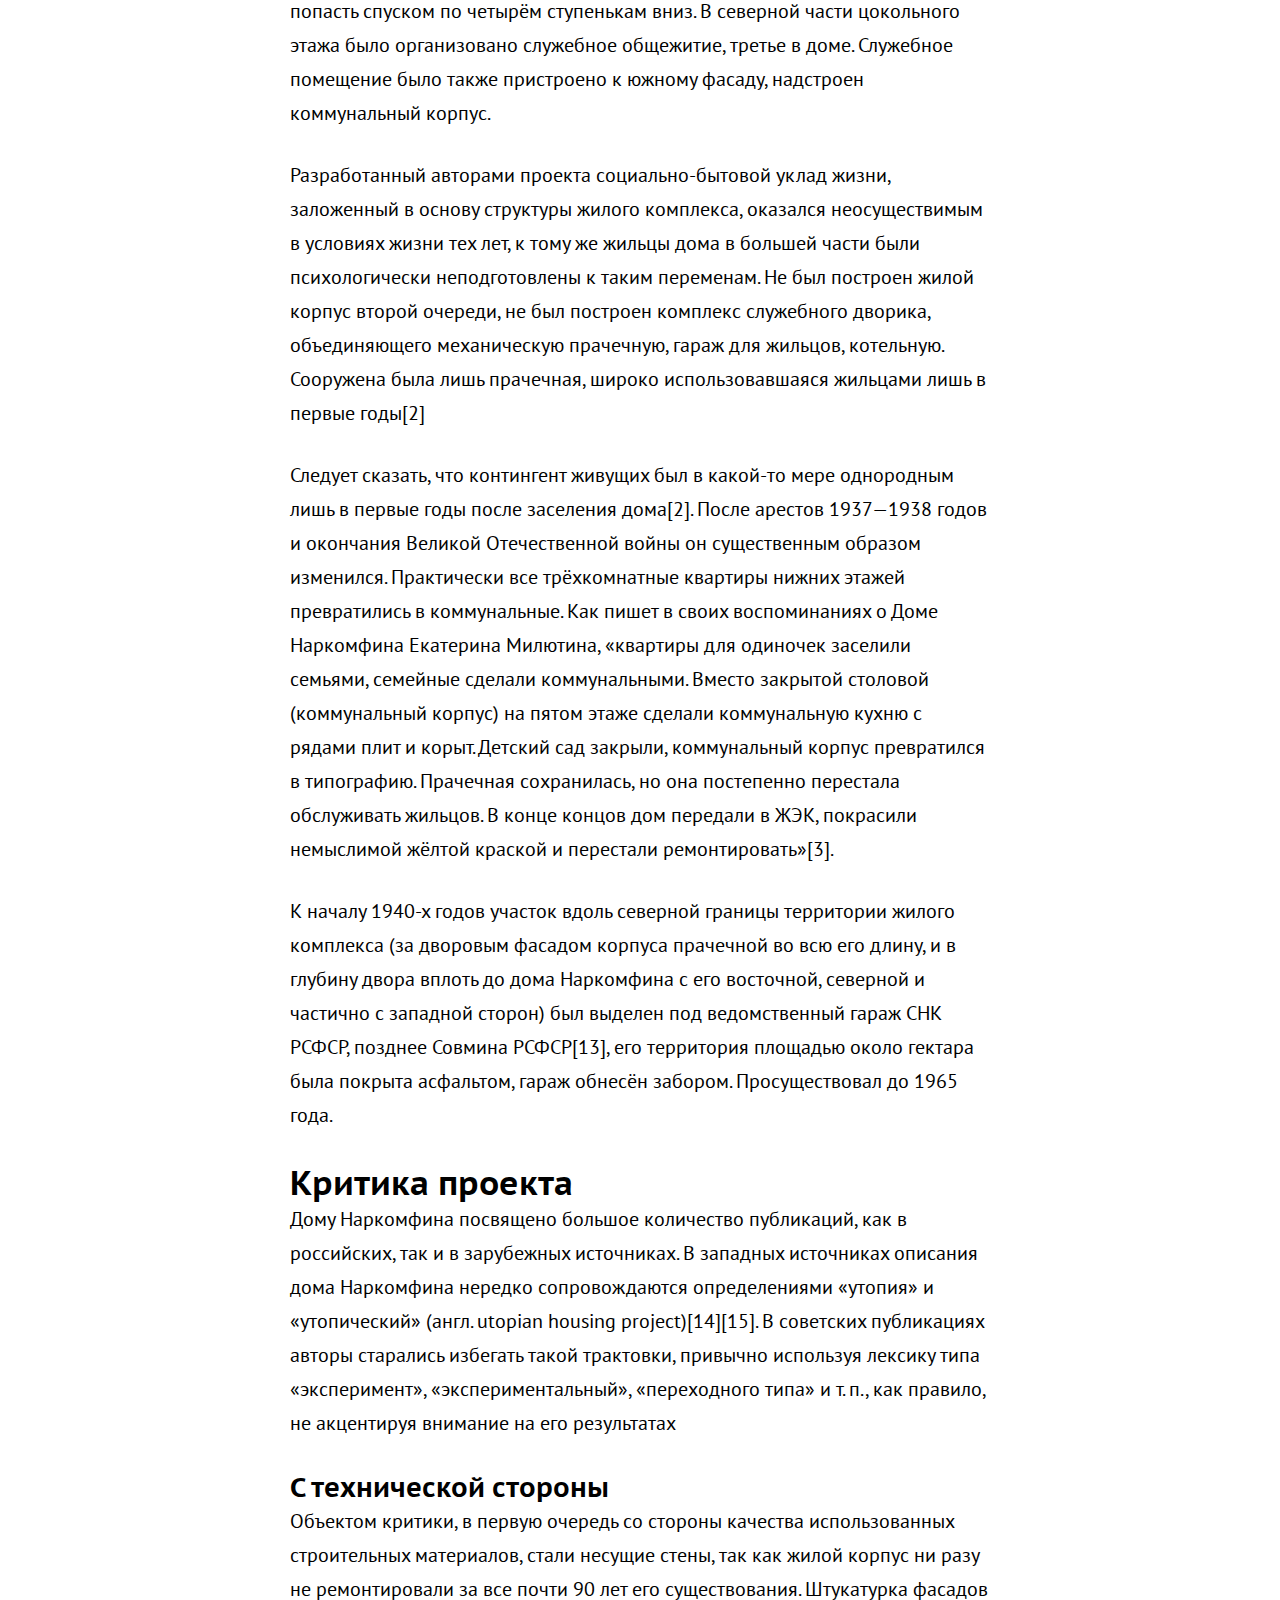
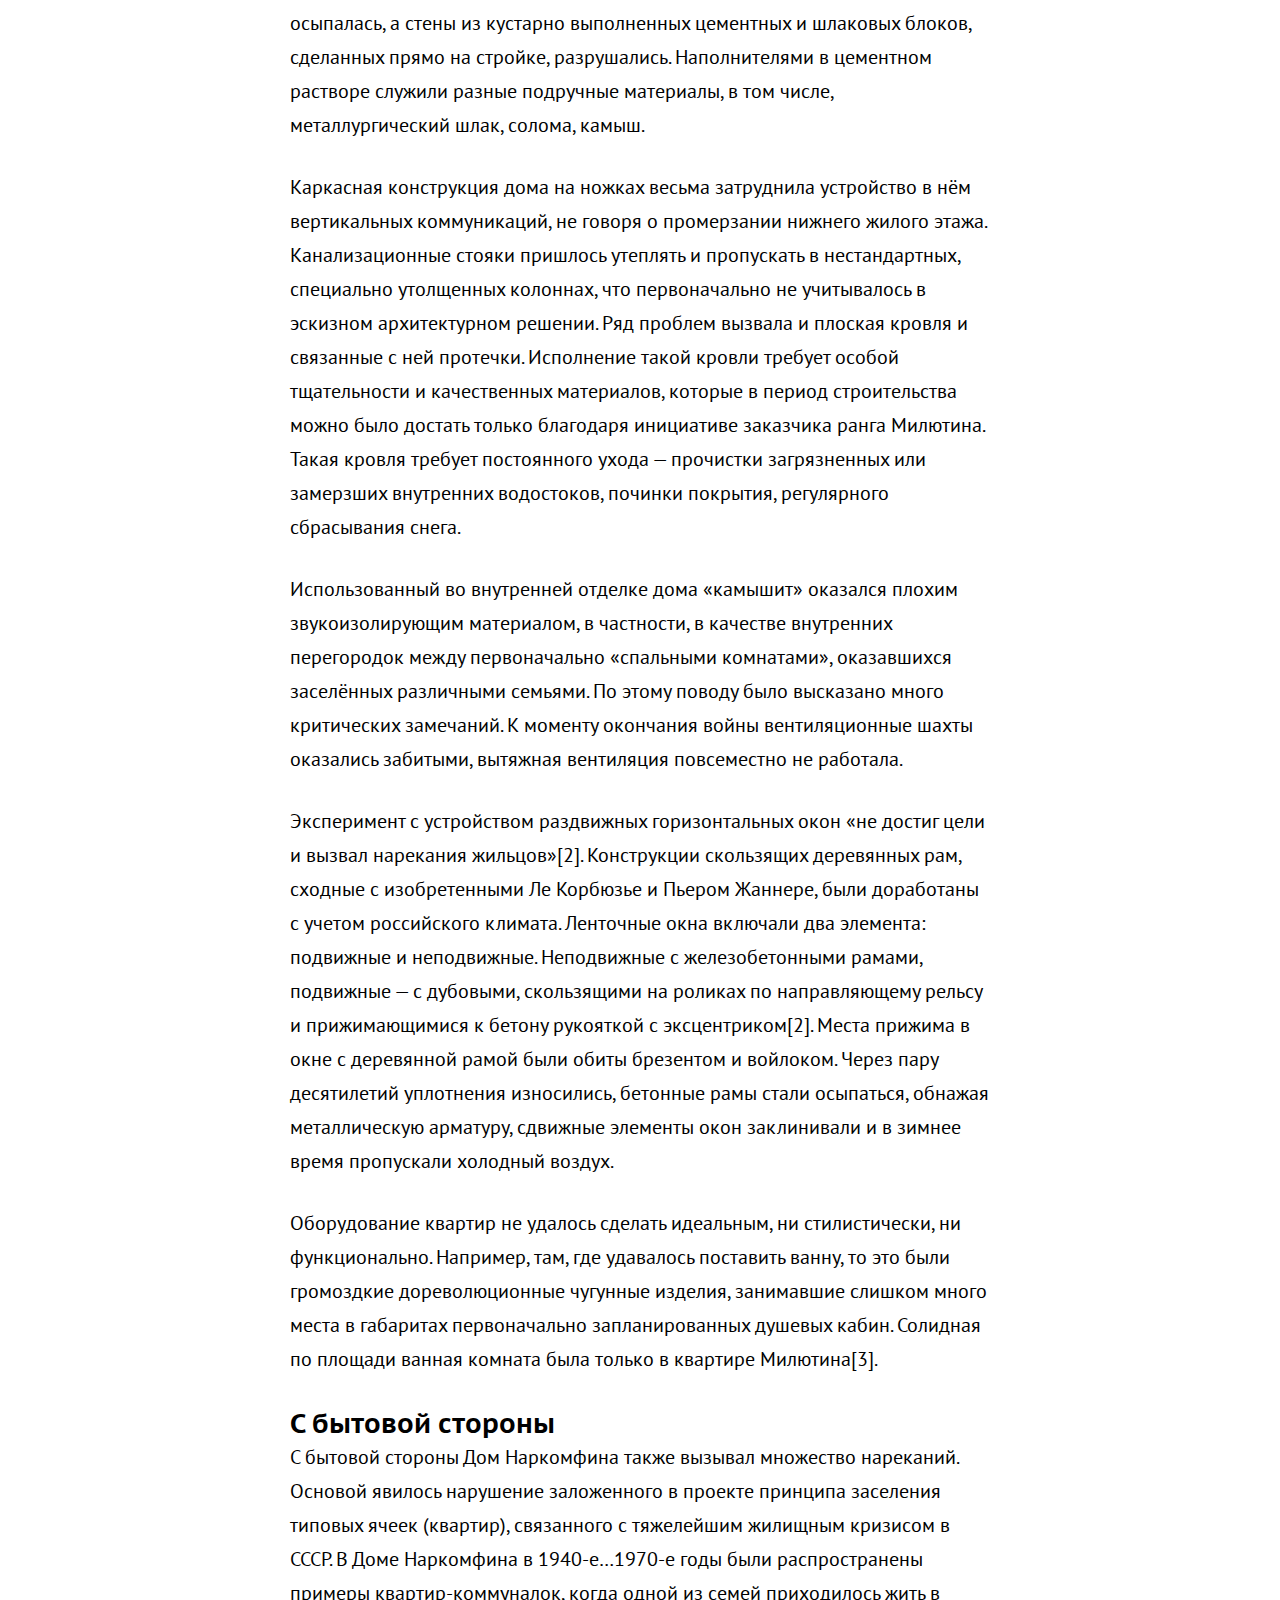
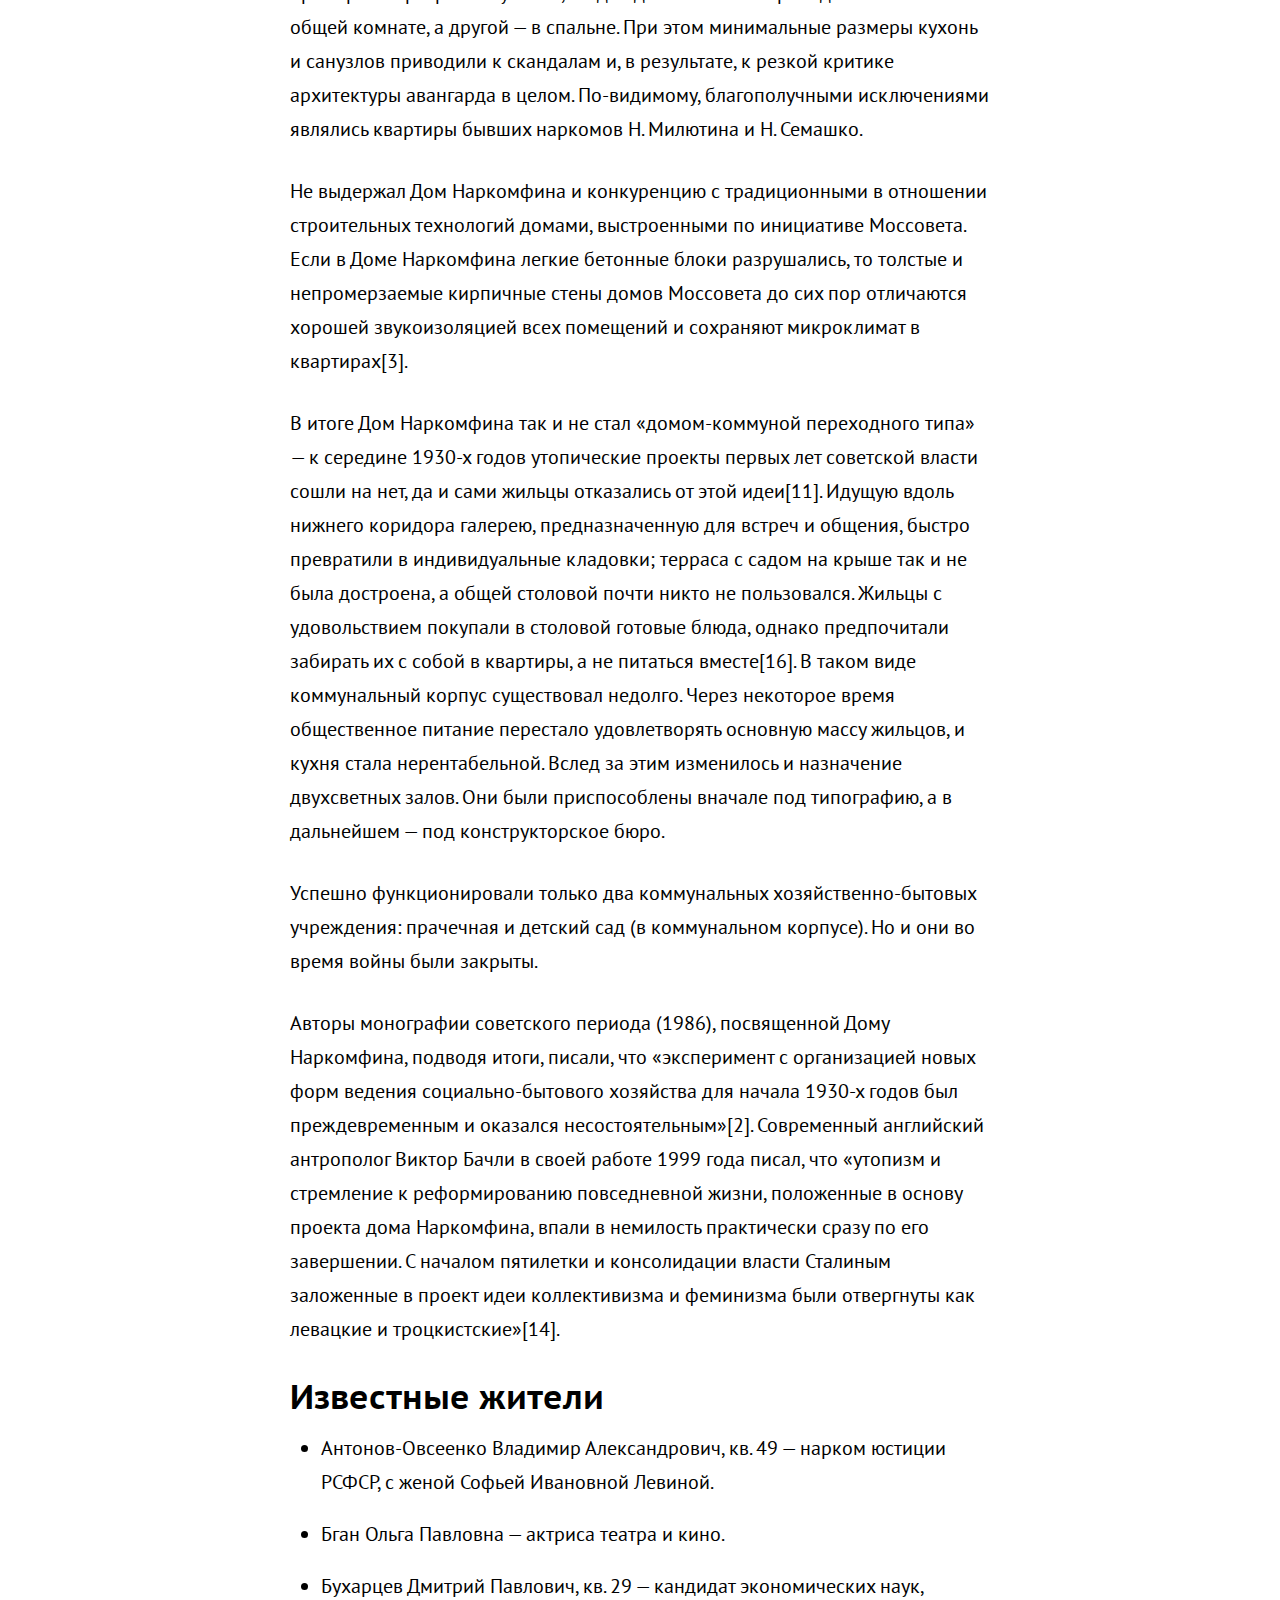
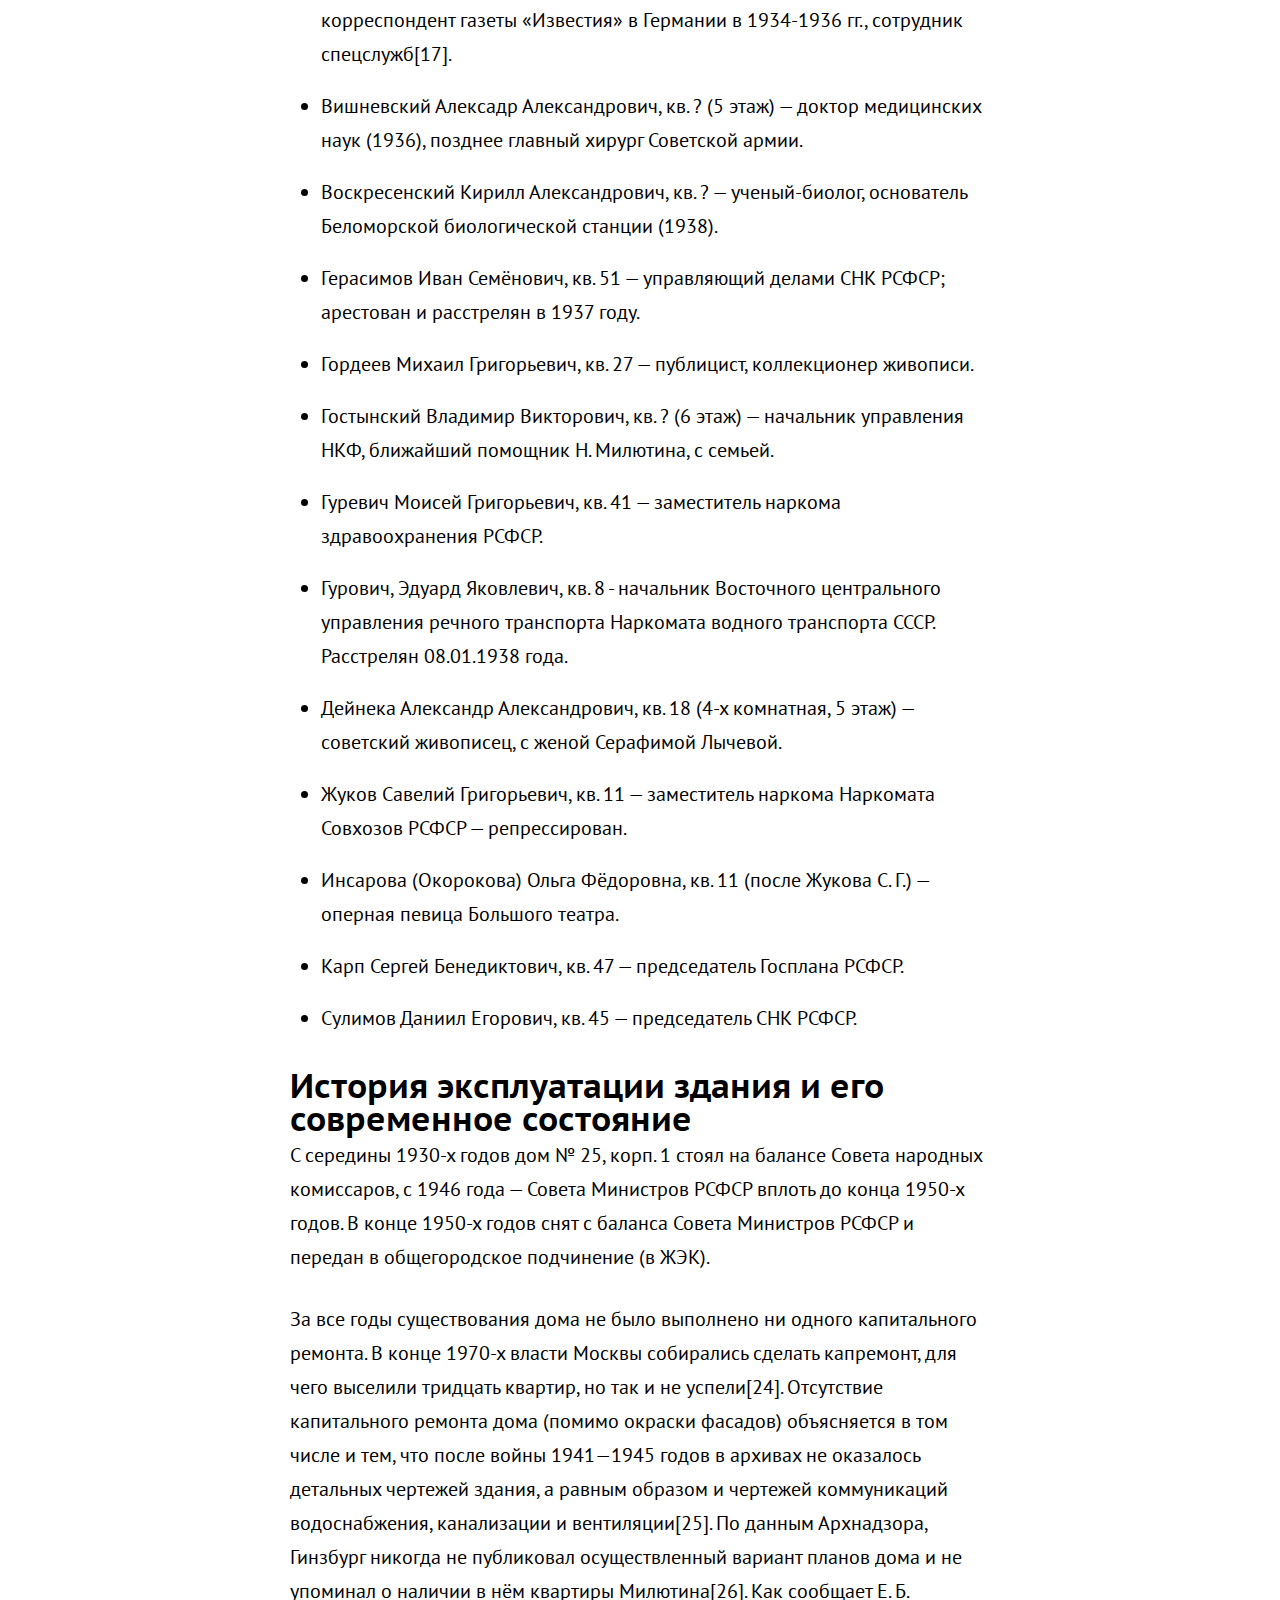
==== commit 99aa76ef: "add proper styles" ====
--- a/Index.html
+++ b/Index.html
@@ -28,29 +28,29 @@
     <li>7	Роль и значение проекта в исторической перспективе</li>
 </ul> -->
 
-<h2 style="font-size: 30px; color: black;">История создания</h2>
+<h2>История создания</h2>
 
 <p>В конце 1925 года была образована творческая организация конструктивистов, названная Объединением современных архитекторов (ОСА). Организация издавала журнал «Современная архитектура», который выходил регулярно шесть раз в год в течение пяти лет — с 1926 по 1930 год. Ответственными редакторами журнала были М. Я. Гинзбург (1892—1946), один из идеологов советского конструктивизма, и А. А. Веснин. ОСА оказала значительное влияние на развитие теоретической архитектурной мысли и ряд наработанных в ней решений позднее был использован при строительстве жилого комплекса на Новинском бульваре. Проект Дома Наркомфина был разработан Моисеем Гинзбургом в соавторстве с архитектором Игнатием Милинисом (1899—1974) и инженером Сергеем Прохоровым.</p>
 
-<h2 style="font-size: 30px; color:black;">Идеология</h2>
+<h2>Идеология</h2>
 
 <p> Несмотря на то, что дом Наркомата финансов часто именуется «домом-коммуной», автор проекта М. Гинзбург считал его домом переходного типа (от «буржуазного» дома к «социалистической» коммуне), поскольку в нём не полностью уничтожалась семейная структура, как это предполагалось в домах-коммунах. Называя его так, Гинзбург имел в виду, что обитатели оценят удобства общественного обслуживания и постепенно перейдут к новому бытовому укладу[2].</p>
 <p>В отличие от домов-коммун, в основе замысла Дома Наркомфина была идея создания комфортной жилой среды. Его структура намного богаче, чем структура многих других имевшихся тогда аналогов. Авторам проекта Гинзбургу и Милинису удалось скомпоновать жилые ячейки в единый корпус настолько необычно, что это заинтересовало даже самого Ле Корбюзье, побывавшего в Доме Наркомфина и посетившего лично квартиру Николая Милютина[3].</p>
 <p>Идея комфортабельного жилища нового типа требовала не только иной функциональной организации, но и нового пространственного воплощения.</p>
 <p>В конце 1920-х — начале 1930-х годов было построено шесть экспериментальных «коммунальных» домов переходного типа, причём три из них разработаны при непосредственном участии М. Гинзбурга как автора проекта.</p>
 
-<h2 style="font-size: 30px; color: black;">Архитектура</h2>
+<h2>Архитектура</h2>
 
 <p>Под строительство дома для работников Наркомата финансов была отведена территория двух усадеб, выходивших на Новинский бульвар. Все планы застройки отведенного участка предусматривали полный снос существующих домов и дворов, включая флигели и двор дома Шаляпина. В конечном итоге ни одно строение ради дома Наркомфина не снесли.</p>
 <p>В проектной документации дом именовался 2-м домом СНК и планировался как многофункциональный комплекс, состоящий из четырёх корпусов, выполняющих разные функции: жилой комплекс, коммунальный центр (в свою очередь, включающий в себя столовую, физкультурный и читальный залы), детский корпус (детский сад и ясли) — он не был построен и впоследствии частично занял корпус столовой и библиотеки, и самостоятельного служебного двора с размещенными на его территории механической прачечной, сушилкой, гаражом и др. Дом должна была окружать обширная парковая территория.</p>
 
-<h2 style="font-size: 30px; color: black;">Пространственная организация жилого комплекса</h2>
+<h3>Пространственная организация жилого комплекса</h3>
 
 <p>Пространство перед общественным корпусом композиционно выделялось квадратной площадкой, на которой планировалось разместить небольшое здание для детского сада. Все три объёма, различные по массам, строго ритмически уравновешенные, увязанные между собой, составляли композиционное ядро комплекса, сбалансированное в пространстве корпусом прачечной, ориентированным на Новинский бульвар. Перед прачечной также была устроена квадратная площадка, служившая своеобразным парадным пространством, связывающим комплекс с городом. Корпус прачечной так же, как и жилой дом, был частично поднят на колоннах, что освобождало для прохода пространство первого этажа. Пройдя под корпусом прачечной через «парадный двор» перед входом с Новинского бульвара, по диагональной аллее можно было попасть в общественную зону комплекса или по другой аллее через жилой корпус в уровне «открытого» первого этажа — в парк за домом, где была организована своеобразная видовая площадка[4].</p>
 <p>Основной объём жилого дома Гинзбург расположил на территории двух усадебных садов, отмечая в пояснительной записке к проекту, что «в виду неровности участка, вызывающего в подобных случаях устройство большой поверхности цоколя, в настоящем случае дом поднят в большей своей части на высоту 2,5 метров на отдельных столбах, что является более экономичным и, кроме того, сохраняет нетронутой площадь парка»[4].</p>
 <p>Функциональные характеристики будущего здания были определены техническим заданием, составленным Николаем Милютиным, который в указанные годы (1924—1929) исполнял обязанности наркома финансов РСФСР и выступал в качестве заказчика жилого комплекса. Сметная стоимость строительства составила 10 млн рублей[5].</p>
 
-<h2 style="font-size: 30px; color: black;">Архитектура жилого дома</h2>
+<h3>Архитектура жилого дома</h3>
 
 <p>Подлинным новаторством для конца 1920-х годов была архитектура жилого корпуса. Она была настолько необычна и впечатляюща[6], что лишь немногие смогли увидеть в ней образ жилого дома будущего, черты которого он, безусловно, содержал.</p>
 <p>Жилой корпус представляет собой шестиэтажное здание длиной 85 м и высотой 17 м. Ориентация здания на запад и восток. В торцах здания расположены лестничные клетки, всего две на всю длину. Первый этаж, высотой 2,5 метра, состоит из круглых столбов — элементов каркаса здания, что было связано со стремлением сохранить парковую территорию и с убеждённостью Гинзбурга в том, что первые этажи менее пригодны для жилья.</p>
@@ -80,7 +80,7 @@
 <p>Во всех жилых помещениях полы из дубового паркета (широкий паркет 8 см). В ванных комнатах, по крайней мере, трёхкомнатных квартир полы из пробкового дерева (сохранились до 1960 года), заменены кафельной плиткой. Электропроводка открытого типа — витой провод на фарфоровых изоляторах. Электровыключатели поворотные, как и розетки, также фарфоровые.</p>
 <p>Корпус общественного обслуживания, названный авторами «коммунальным», представлял собой замкнутый четырёхэтажный, почти кубический объём со стороной куба около 10 метров. Он был связан с жилым корпусом переходом на уровне второго этажа. Корпус предназначался для размещения общей кухни-столовой, библиотеки и других бытовых и общественных помещений[9].</p>
 
-<h2 style="font-size: 30px; color: black;">Нарушение концептуального замысла и проектных решений после окончания строительства</h2>
+<h3>Нарушение концептуального замысла и проектных решений после окончания строительства</h3>
 
 <p>В 1932—1934 году на территории, первоначально предназначавшейся для детского сада и яслей при Доме Наркомфина (вдоль его южной границы), по проекту архитектора Сергея Леонтовича был построен жилой дом работников Совнаркома (дом 25, корп. 10)[12], композиционно никак не связанный с комплексом. В итоге сохранение усадебных построек по линии Новинского бульвара, а также строительство в границах первоначально отведённого участка ещё одного жилого дома, чужеродного комплексу, не позволило полностью осуществить авторский замысел по организации пространства.</p>
 <p>В середине 1930-х годов в виду острого дефицита жилья все пролёты между столбами-опорами первого этажа были застроены, здесь расположились дополнительные квартиры (сверх 50-ти проектных) с частичным заглублением их в цоколь, в общий тамбур которых (на две квартиры) с улицы можно было попасть спуском по четырём ступенькам вниз. В северной части цокольного этажа было организовано служебное общежитие, третье в доме. Служебное помещение было также пристроено к южному фасаду, надстроен коммунальный корпус.</p>
@@ -88,11 +88,11 @@
 <p>Следует сказать, что контингент живущих был в какой-то мере однородным лишь в первые годы после заселения дома[2]. После арестов 1937—1938 годов и окончания Великой Отечественной войны он существенным образом изменился. Практически все трёхкомнатные квартиры нижних этажей превратились в коммунальные. Как пишет в своих воспоминаниях о Доме Наркомфина Екатерина Милютина, «квартиры для одиночек заселили семьями, семейные сделали коммунальными. Вместо закрытой столовой (коммунальный корпус) на пятом этаже сделали коммунальную кухню с рядами плит и корыт. Детский сад закрыли, коммунальный корпус превратился в типографию. Прачечная сохранилась, но она постепенно перестала обслуживать жильцов. В конце концов дом передали в ЖЭК, покрасили немыслимой жёлтой краской и перестали ремонтировать»[3].</p>
 <p>К началу 1940-х годов участок вдоль северной границы территории жилого комплекса (за дворовым фасадом корпуса прачечной во всю его длину, и в глубину двора вплоть до дома Наркомфина с его восточной, северной и частично с западной сторон) был выделен под ведомственный гараж СНК РСФСР, позднее Совмина РСФСР[13], его территория площадью около гектара была покрыта асфальтом, гараж обнесён забором. Просуществовал до 1965 года.</p>
 
-<h2 style="font-size: 30px; color: black;">Критика проекта</h2>
+<h2>Критика проекта</h2>
 
 <p>Дому Наркомфина посвящено большое количество публикаций, как в российских, так и в зарубежных источниках. В западных источниках описания дома Наркомфина нередко сопровождаются определениями «утопия» и «утопический» (англ. utopian housing project)[14][15]. В советских публикациях авторы старались избегать такой трактовки, привычно используя лексику типа «эксперимент», «экспериментальный», «переходного типа» и т. п., как правило, не акцентируя внимание на его результатах</p>
 
-<h2 style="font-size: 30px; color: black;">С технической стороны</h2>
+<h3>С технической стороны</h3>
 
 <p>Объектом критики, в первую очередь со стороны качества использованных строительных материалов, стали несущие стены, так как жилой корпус ни разу не ремонтировали за все почти 90 лет его существования. Штукатурка фасадов осыпалась, а стены из кустарно выполненных цементных и шлаковых блоков, сделанных прямо на стройке, разрушались. Наполнителями в цементном растворе служили разные подручные материалы, в том числе, металлургический шлак, солома, камыш.</p>
 <p>Каркасная конструкция дома на ножках весьма затруднила устройство в нём вертикальных коммуникаций, не говоря о промерзании нижнего жилого этажа. Канализационные стояки пришлось утеплять и пропускать в нестандартных, специально утолщенных колоннах, что первоначально не учитывалось в эскизном архитектурном решении. Ряд проблем вызвала и плоская кровля и связанные с ней протечки. Исполнение такой кровли требует особой тщательности и качественных материалов, которые в период строительства можно было достать только благодаря инициативе заказчика ранга Милютина. Такая кровля требует постоянного ухода — прочистки загрязненных или замерзших внутренних водостоков, починки покрытия, регулярного сбрасывания снега.</p>
@@ -100,7 +100,7 @@
 <p>Эксперимент с устройством раздвижных горизонтальных окон «не достиг цели и вызвал нарекания жильцов»[2]. Конструкции скользящих деревянных рам, сходные с изобретенными Ле Корбюзье и Пьером Жаннере, были доработаны с учетом российского климата. Ленточные окна включали два элемента: подвижные и неподвижные. Неподвижные с железобетонными рамами, подвижные — с дубовыми, скользящими на роликах по направляющему рельсу и прижимающимися к бетону рукояткой с эксцентриком[2]. Места прижима в окне с деревянной рамой были обиты брезентом и войлоком. Через пару десятилетий уплотнения износились, бетонные рамы стали осыпаться, обнажая металлическую арматуру, сдвижные элементы окон заклинивали и в зимнее время пропускали холодный воздух.</p>
 <p>Оборудование квартир не удалось сделать идеальным, ни стилистически, ни функционально. Например, там, где удавалось поставить ванну, то это были громоздкие дореволюционные чугунные изделия, занимавшие слишком много места в габаритах первоначально запланированных душевых кабин. Солидная по площади ванная комната была только в квартире Милютина[3].</p>
 
-<h2 style="font-size: 30px; color: black;">С бытовой стороны</h2>
+<h3>С бытовой стороны</h3>
 
 <p>С бытовой стороны Дом Наркомфина также вызывал множество нареканий. Основой явилось нарушение заложенного в проекте принципа заселения типовых ячеек (квартир), связанного с тяжелейшим жилищным кризисом в СССР. В Доме Наркомфина в 1940-е…1970-е годы были распространены примеры квартир-коммуналок, когда одной из семей приходилось жить в общей комнате, а другой — в спальне. При этом минимальные размеры кухонь и санузлов приводили к скандалам и, в результате, к резкой критике архитектуры авангарда в целом. По-видимому, благополучными исключениями являлись квартиры бывших наркомов Н. Милютина и Н. Семашко.</p>
 <p>Не выдержал Дом Наркомфина и конкуренцию с традиционными в отношении строительных технологий домами, выстроенными по инициативе Моссовета. Если в Доме Наркомфина легкие бетонные блоки разрушались, то толстые и непромерзаемые кирпичные стены домов Моссовета до сих пор отличаются хорошей звукоизоляцией всех помещений и сохраняют микроклимат в квартирах[3].</p>
@@ -108,7 +108,8 @@
 <p>Успешно функционировали только два коммунальных хозяйственно-бытовых учреждения: прачечная и детский сад (в коммунальном корпусе). Но и они во время войны были закрыты.</p>
 <p>Авторы монографии советского периода (1986), посвященной Дому Наркомфина, подводя итоги, писали, что «эксперимент с организацией новых форм ведения социально-бытового хозяйства для начала 1930-х годов был преждевременным и оказался несостоятельным»[2]. Современный английский антрополог Виктор Бачли в своей работе 1999 года писал, что «утопизм и стремление к реформированию повседневной жизни, положенные в основу проекта дома Наркомфина, впали в немилость практически сразу по его завершении. С началом пятилетки и консолидации власти Сталиным заложенные в проект идеи коллективизма и феминизма были отвергнуты как левацкие и троцкистские»[14].</p>
 
-<h2 style="font-size: 30px; color: black; ">Известные жители</h2>
+
+<h2>Известные жители</h2>
 
 <ul>
 
@@ -129,7 +130,30 @@
     <li>Сулимов Даниил Егорович, кв. 45 — председатель СНК РСФСР.</li>
 </ul>
 
+<h2>История эксплуатации здания и его современное состояние</h2>
 
+<p>С середины 1930-х годов дом № 25, корп. 1 стоял на балансе Совета народных комиссаров, с 1946 года — Совета Министров РСФСР вплоть до конца 1950-х годов. В конце 1950-х годов снят с баланса Совета Министров РСФСР и передан в общегородское подчинение (в ЖЭК).</p>
+<p>За все годы существования дома не было выполнено ни одного капитального ремонта. В конце 1970-х власти Москвы собирались сделать капремонт, для чего выселили тридцать квартир, но так и не успели[24]. Отсутствие капитального ремонта дома (помимо окраски фасадов) объясняется в том числе и тем, что после войны 1941—1945 годов в архивах не оказалось детальных чертежей здания, а равным образом и чертежей коммуникаций водоснабжения, канализации и вентиляции[25]. По данным Архнадзора, Гинзбург никогда не публиковал осуществленный вариант планов дома и не упоминал о наличии в нём квартиры Милютина[26]. Как сообщает Е. Б. Овсянникова (2015), «чертежи, чудесным образом, были обнаружены в цюрихском архиве Ле Корбюзье»[27].</p>
+<p>Отсутствие капитального ремонта и невысокое качество строительных материалов привели к тому, что за без малого девять десятилетий своего существования дом очень сильно обветшал и в настоящее время находится в неудовлетворительном техническом состоянии, которое оценивается экспертами как «критическое»[28][29]. Дом в большей части расселён (этот процесс начался в конце 1980-х годов), однако по состоянию на начало 2008 года там до сих пор проживают около 15 семей[30].</p>
+<p>По состоянию на середину 2017 года собственником здания Наркомфина являлась компания «Лига прав». С июля 2017 года эта компания начала реставрацию здания; работами руководит архитектор Алексей Гинзбург (внук Моисея Гинзбурга). В августе 2017 года стало известно, что достигнута договоренность о том, что компания «Лига прав» получит от Сбербанка на реставрацию дома Наркомфина кредит в размере 855 млн рублей. В ходе работ предполагается демонтаж мансардного этажа и хозяйственных пристроек коммунального корпуса, восстановление исторической планировки первого этажа, а также восстановление элементов фасадов, витража коммунального корпуса, винтовой лестницы на крыше, ограждений балконов и кровли. Планируется приспособить здание для современного использования, в том числе вновь использовать помещения для временного или постоянного заселения; на первом этаже здания откроется музей, а в здании хозблока разместится ресторан. Планируется, что реставрация будет закончена в 2019 году[34].</p>
+
+<h2>Роль и значение проекта в исторической перспективе</h2>
+
+<p>Сдача дома Наркомфина по времени совпала с критическим переломом в судьбе архитектуры в СССР: все профессиональные объединения были распущены, а вместо них возник Союз архитекторов СССР, призванный определять облик новой советской архитектуры. Конструктивизм и рационализм были заклеймены как «формализм» и иностранные заимствования, чуждые советскому человеку. Практика домов-коммун была осуждена специальным постановлением ЦК ВКП(б) от 16 мая 1930 года «О работе по перестройке быта». В архитектуре был объявлен курс на «освоение классического наследия»[11]. Новое градостроительство с 1931 года было ориентировано на создание монументальных городских центров и рассматривало в качестве достойной обсуждения жилой архитектуры только декорировавшие эти центры отдельные дома[5]. В 1930-е годы упоминания "дома для работников Наркомфина" исчезают из публичного пространства и появляется вновь лишь спустя три десятилетия, в 1960-е годы.</p>
+<p>Историк сталинской архитектуры Дмитрий Хмельницкий даёт ключ к пониманию причин удаления Николая Милютина из архитектуры и последующего ожидания им ареста: </p>
+<blockquote cite="">
+  «Эпопея с „домами-коммунами“ теоретиков Сабсовича и Милютина была уникальной попыткой партийных функционеров среднего ранга привязать реальное архитектурное проектирование к официальной идеологии. Эта попытка дорого обошлась обоим энтузиастам. Однако сама идея „обобществления быта“ не была запрещена, наоборот, она последовательно проводилась в жизнь с конца 1920-х по середину 1950-х годов. Но реализовывалась она не в виде каменных благоустроенных общежитий, а в виде коммунальных деревянных бараков».
+
+</blockquote>
+<p>Интересно отметить, что окончание строительства и заселение Дома Наркомфина (1931) по времени совпали с открытием 102-этажного небоскреба Эмпайр стейт билдинг в Нью-Йорке. Оба здания носили статусный характер, и каждое из них, в своей стране, являлось техническим, технологическим и культурным прорывом, как верили их создатели, в будущее. Эмпайр стейт билдинг сохранил своё значение, и по сей день остаётся культурным символом Америки (англ. American cultural icon); что касается идей и принципов, заложенных в проект Дома Наркомфина, то они были преданы забвению сразу по его завершении[14][36].</p>
+
+<h2>См. также</h2>
+
+<ul>
+  <li>Дом-коммуна</li>
+  <li>Конструктивизм (искусство)</li>
+  <li>Конструктивизм в архитектуре Москвы</li>
+</ul>
 
   </body>
 </html>
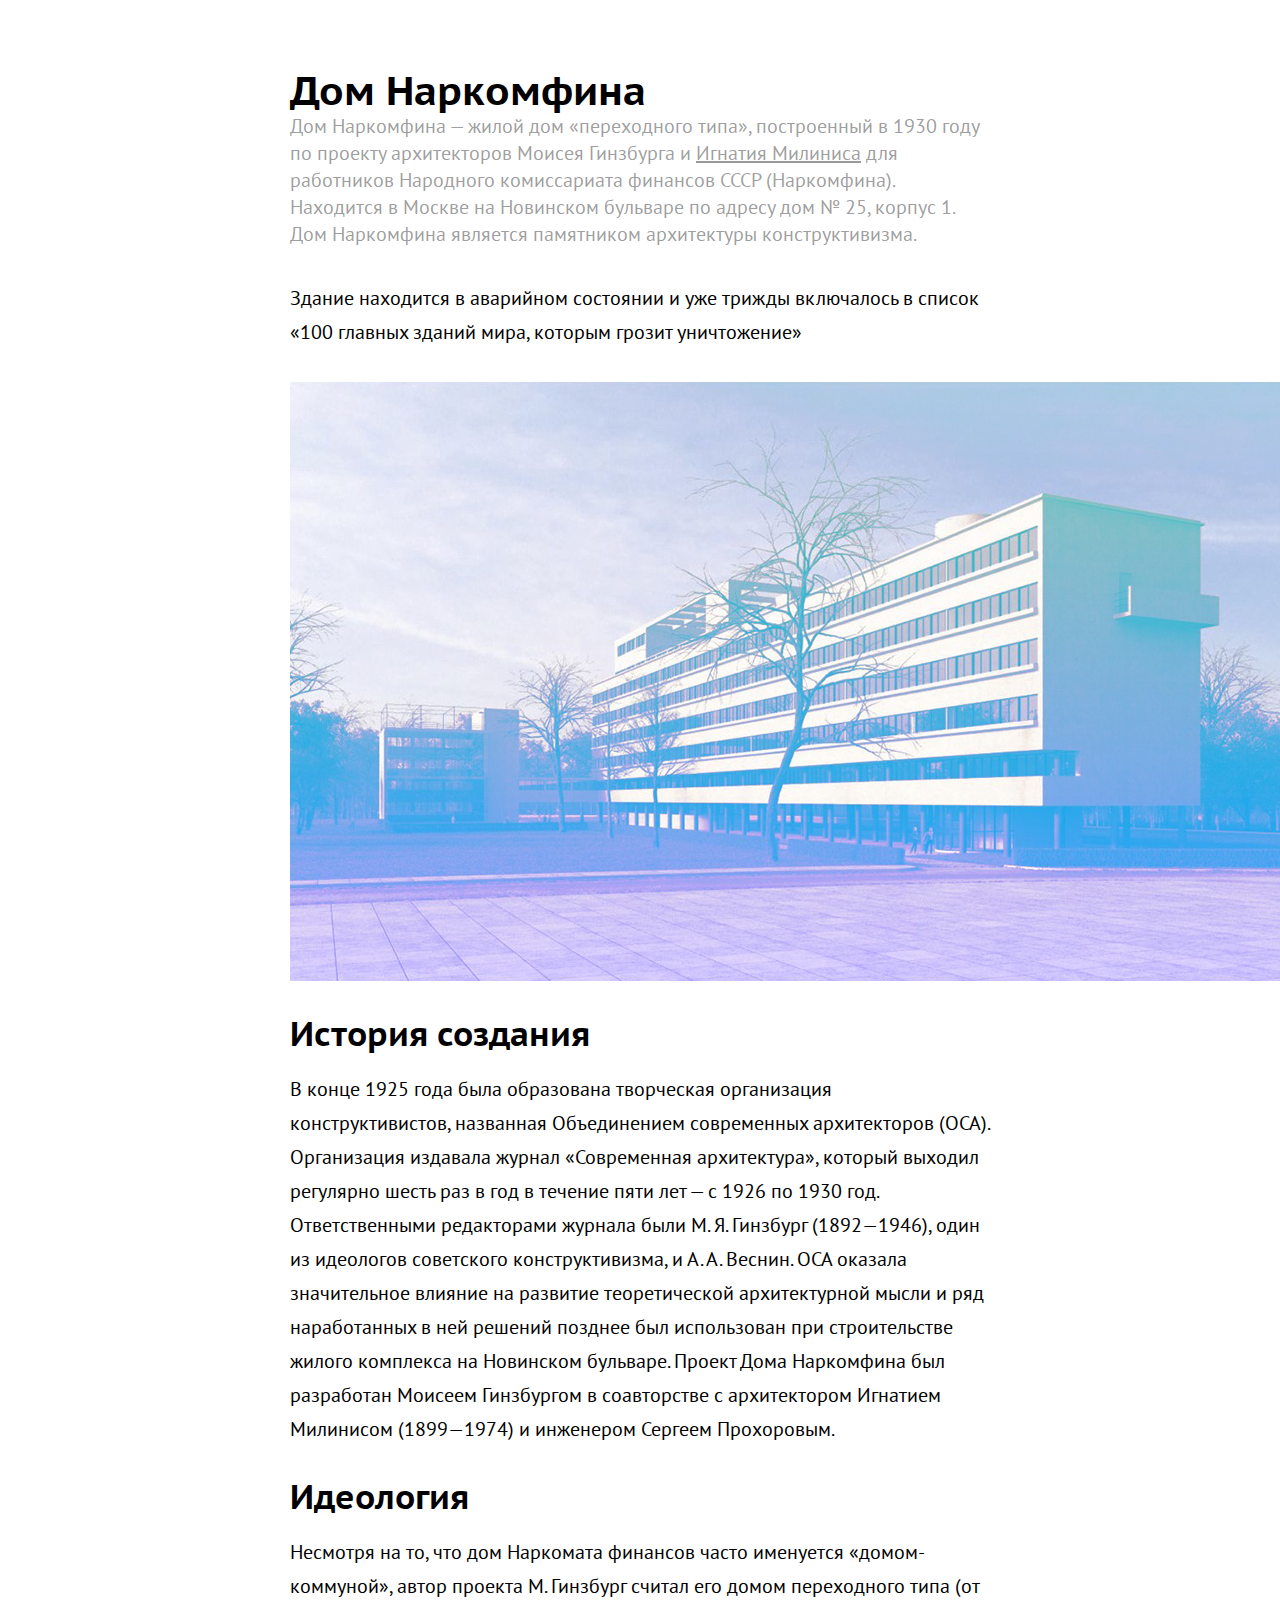
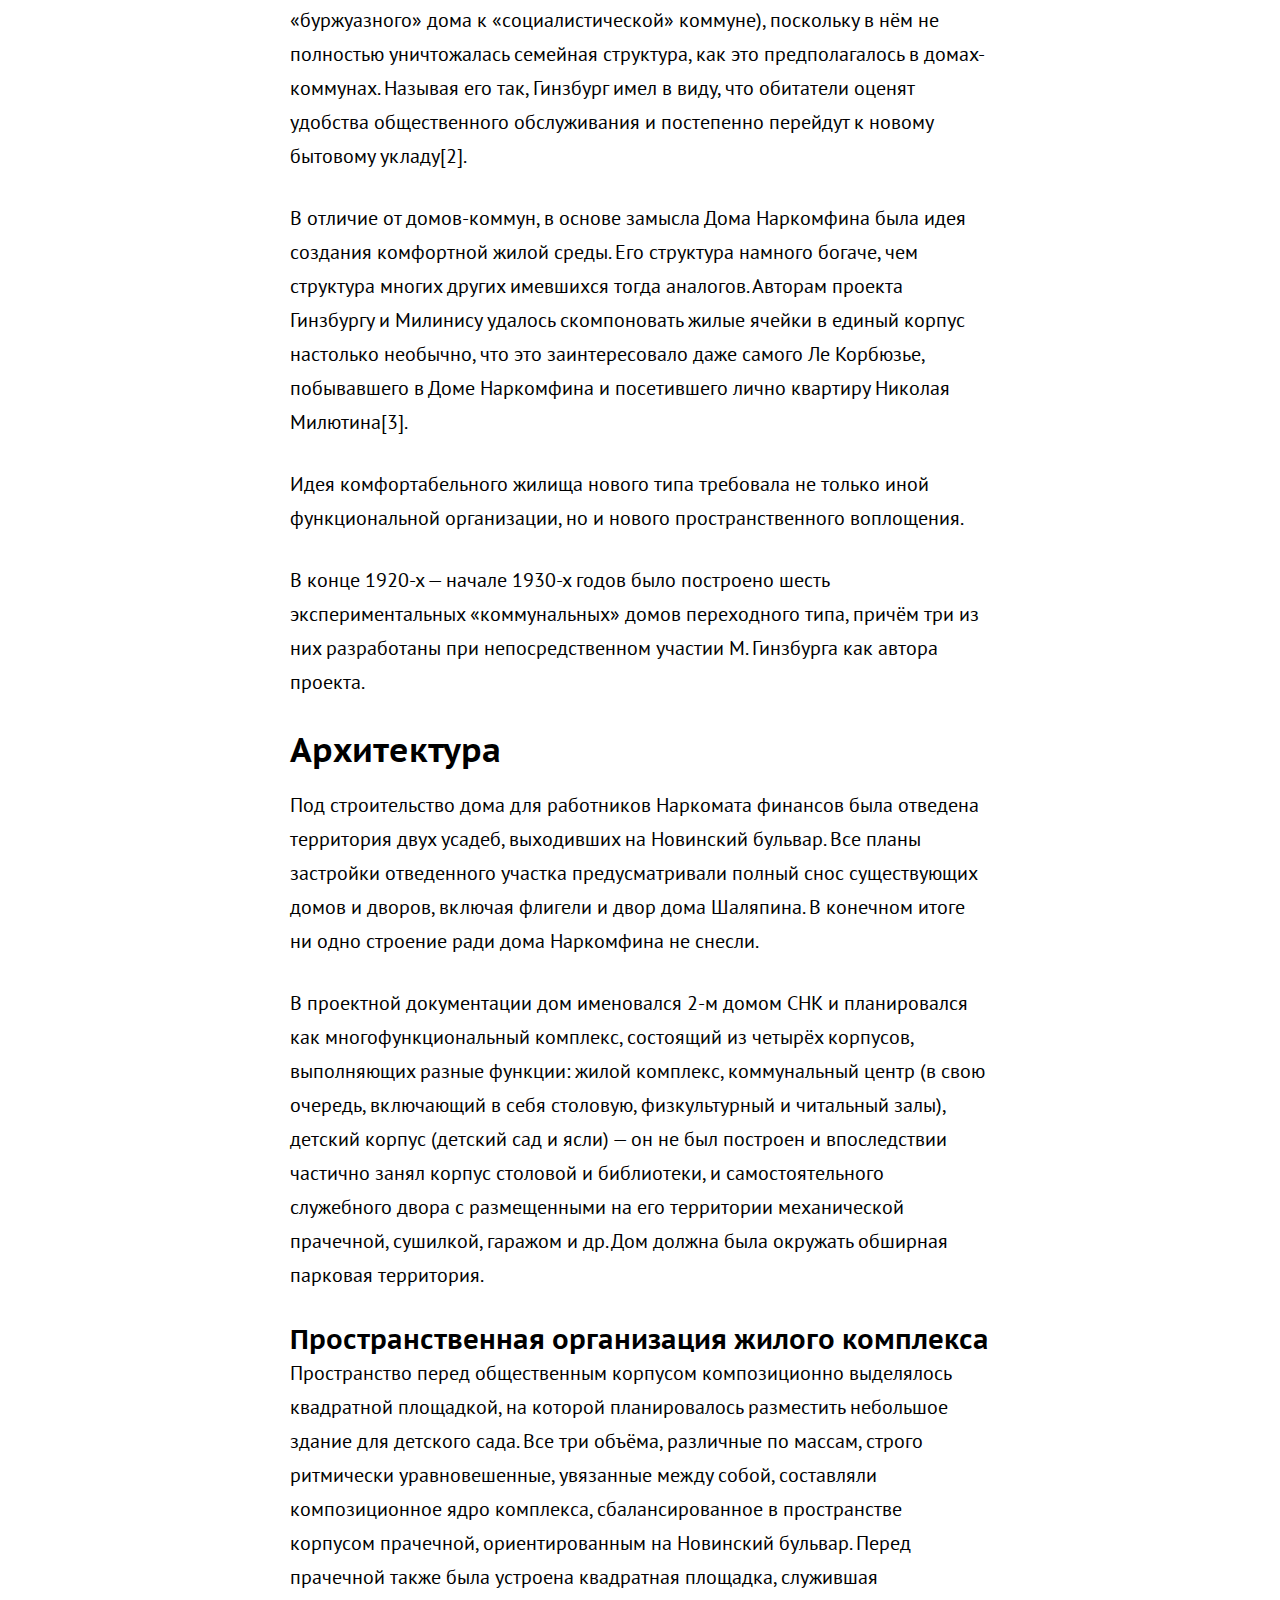
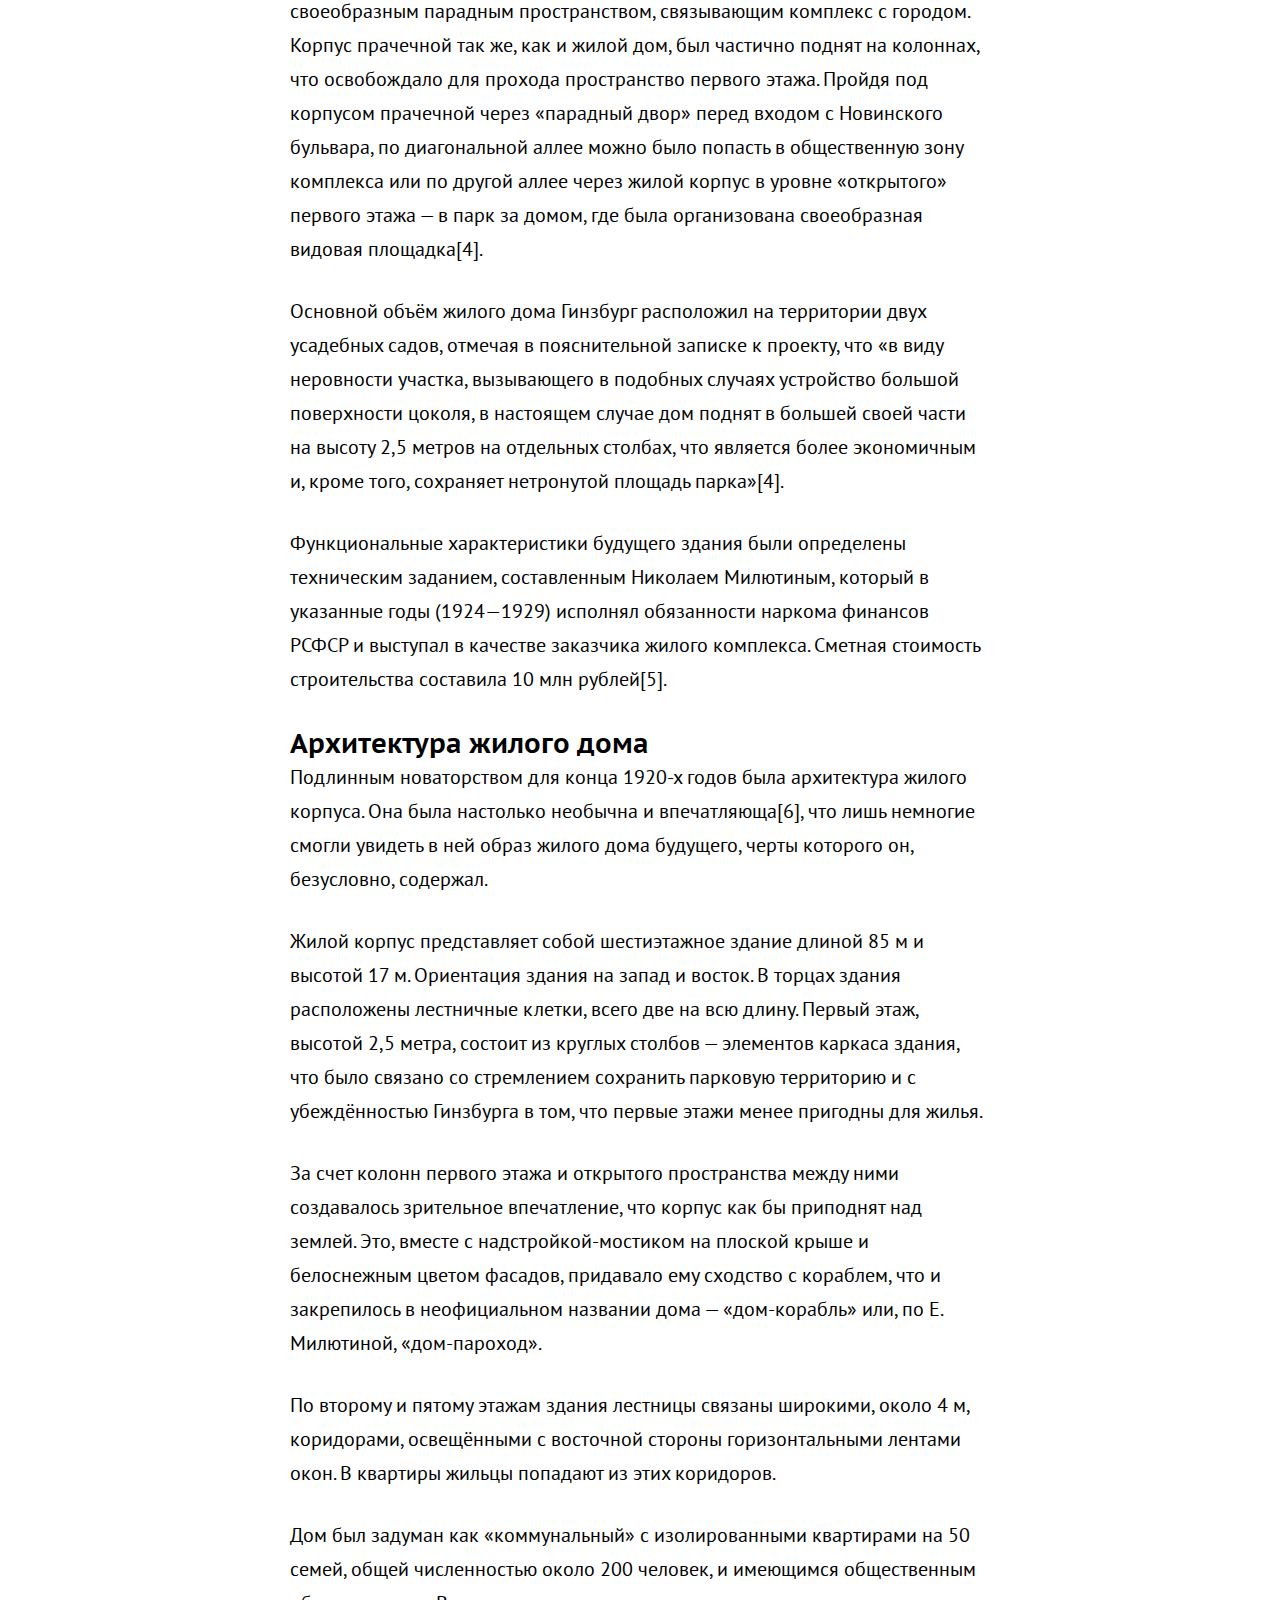
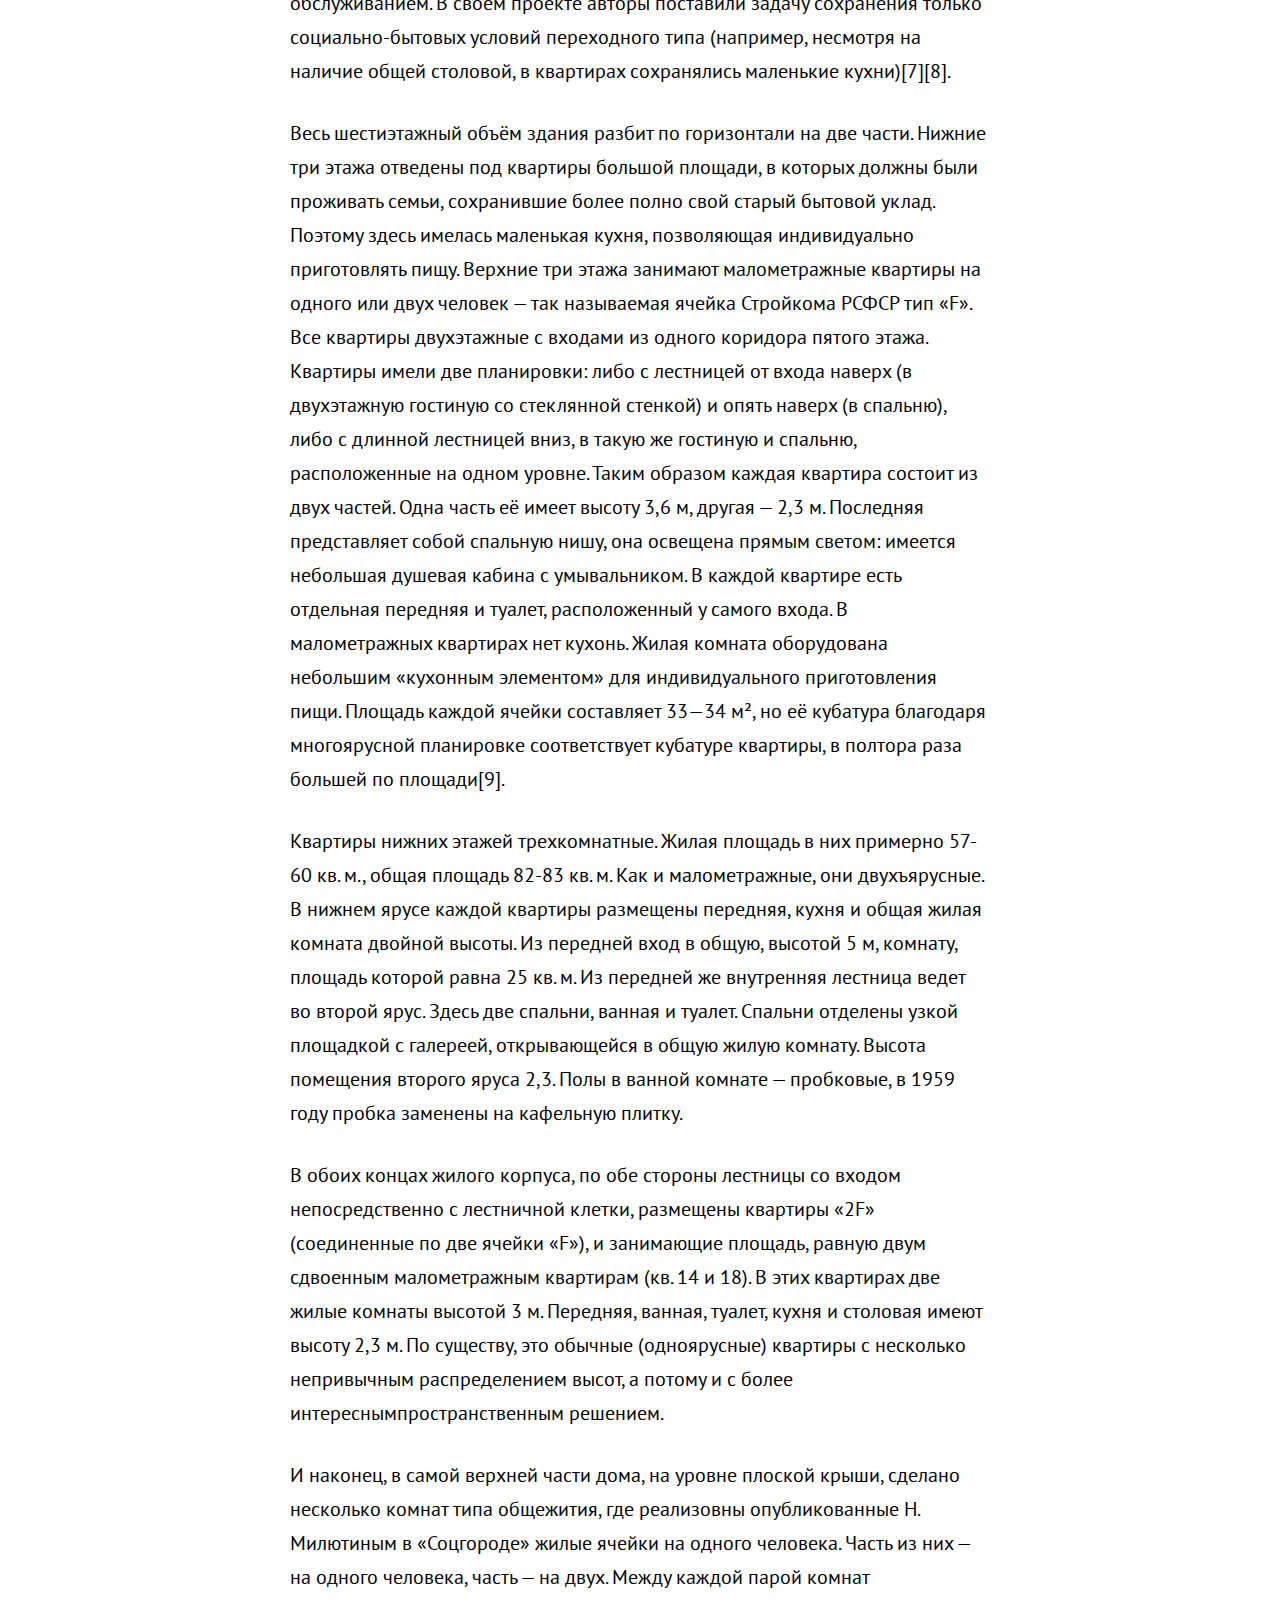
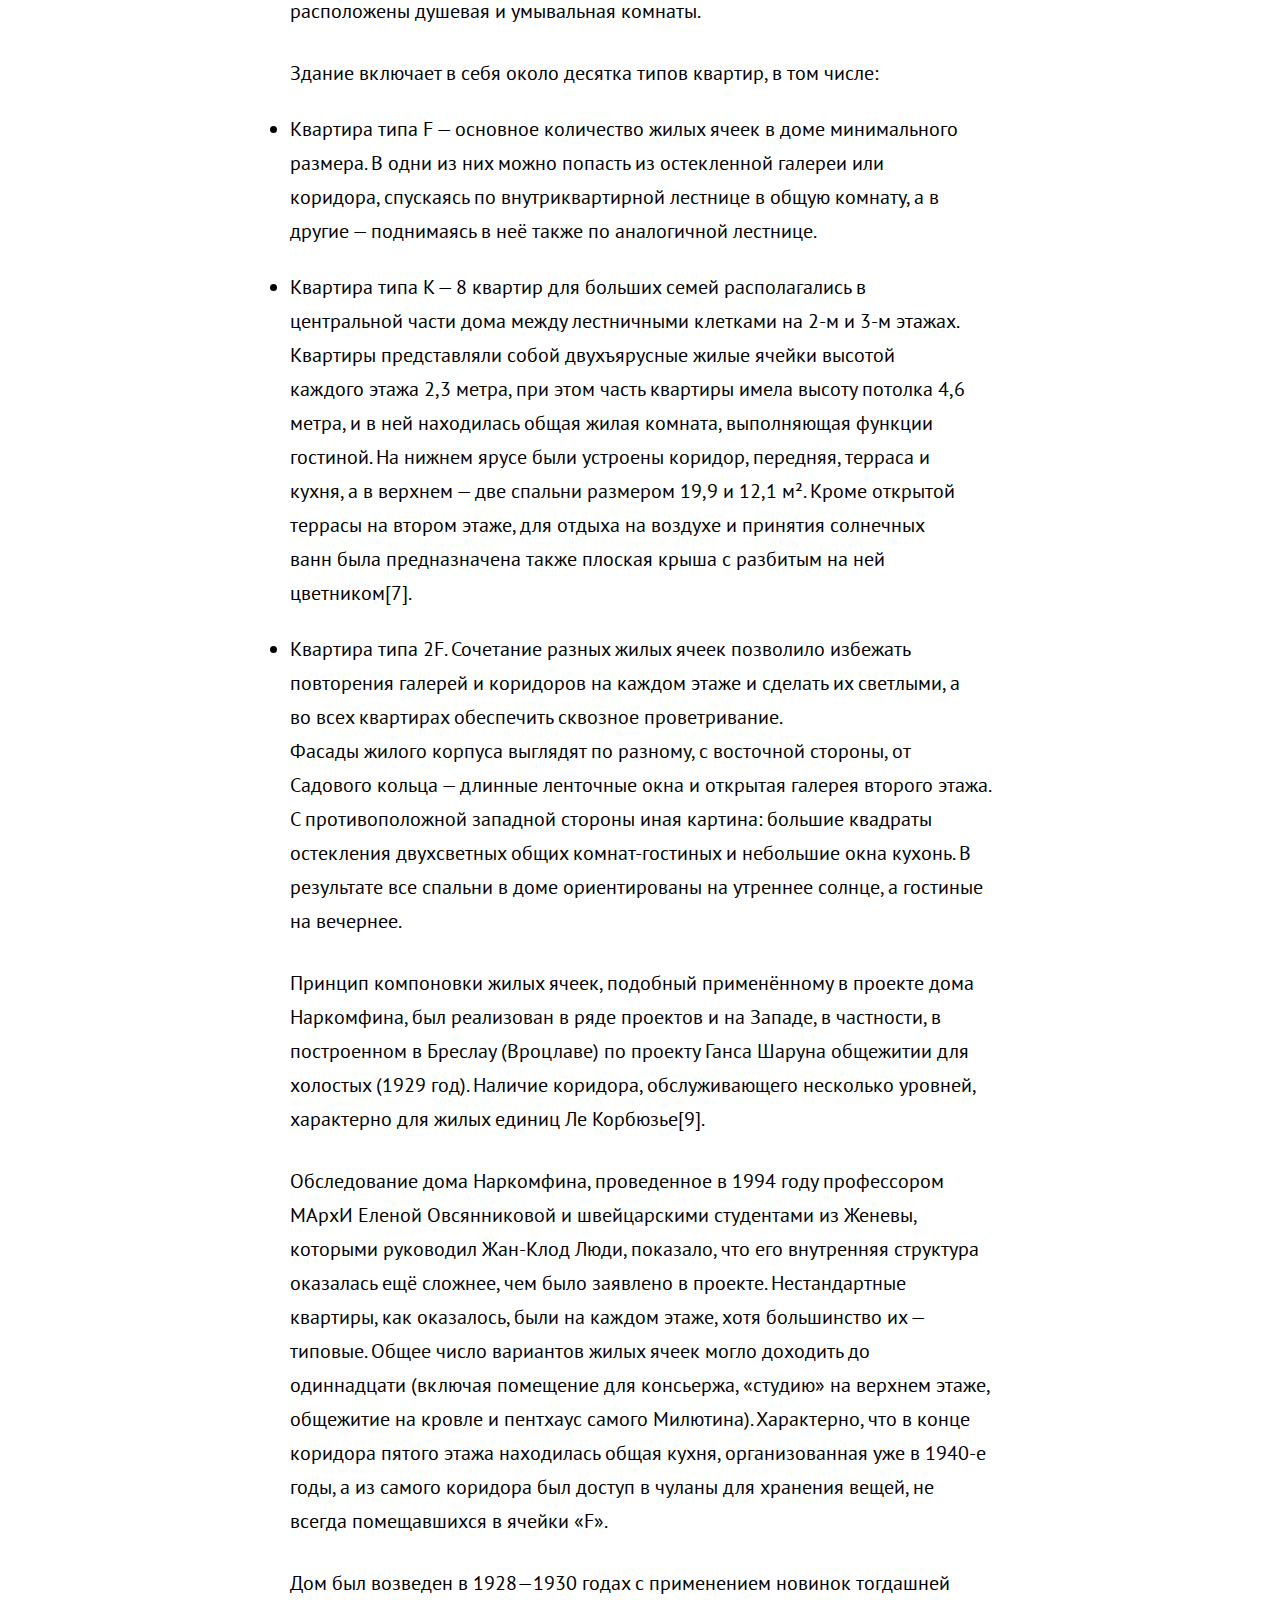
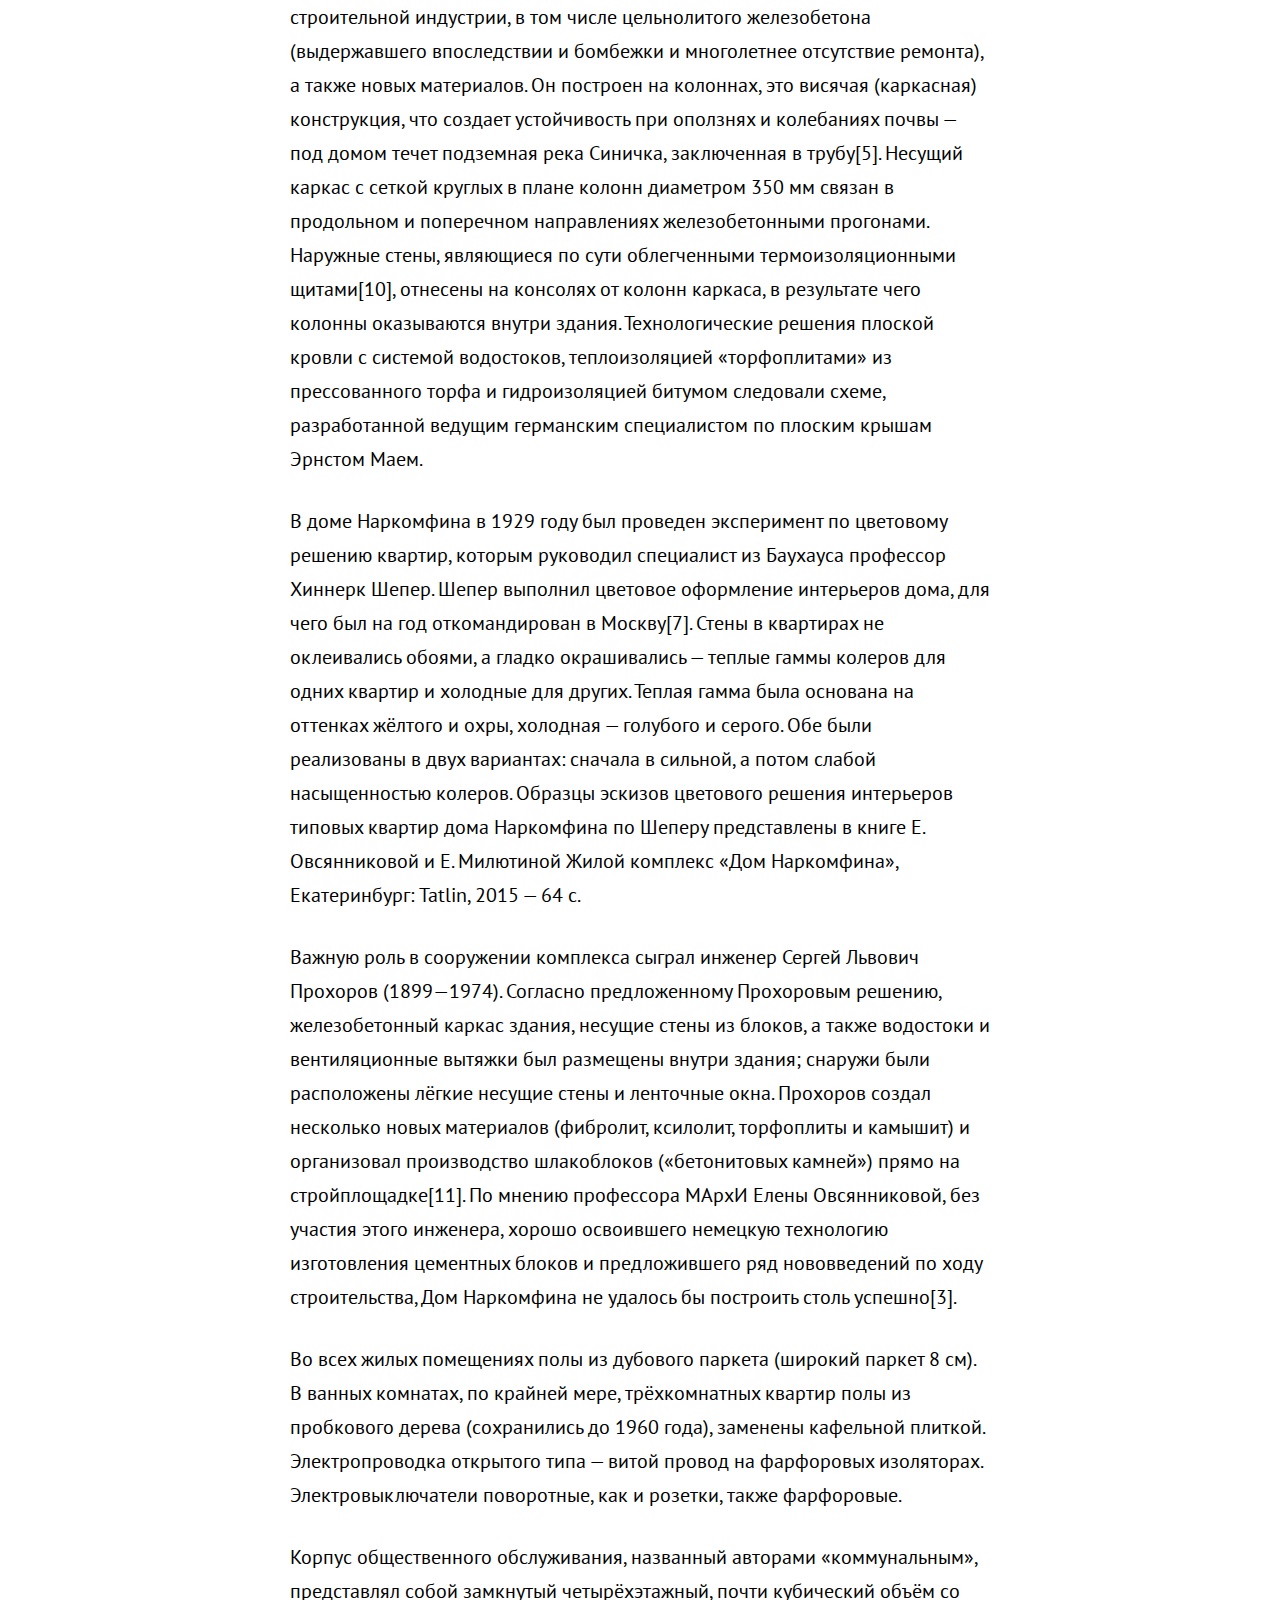
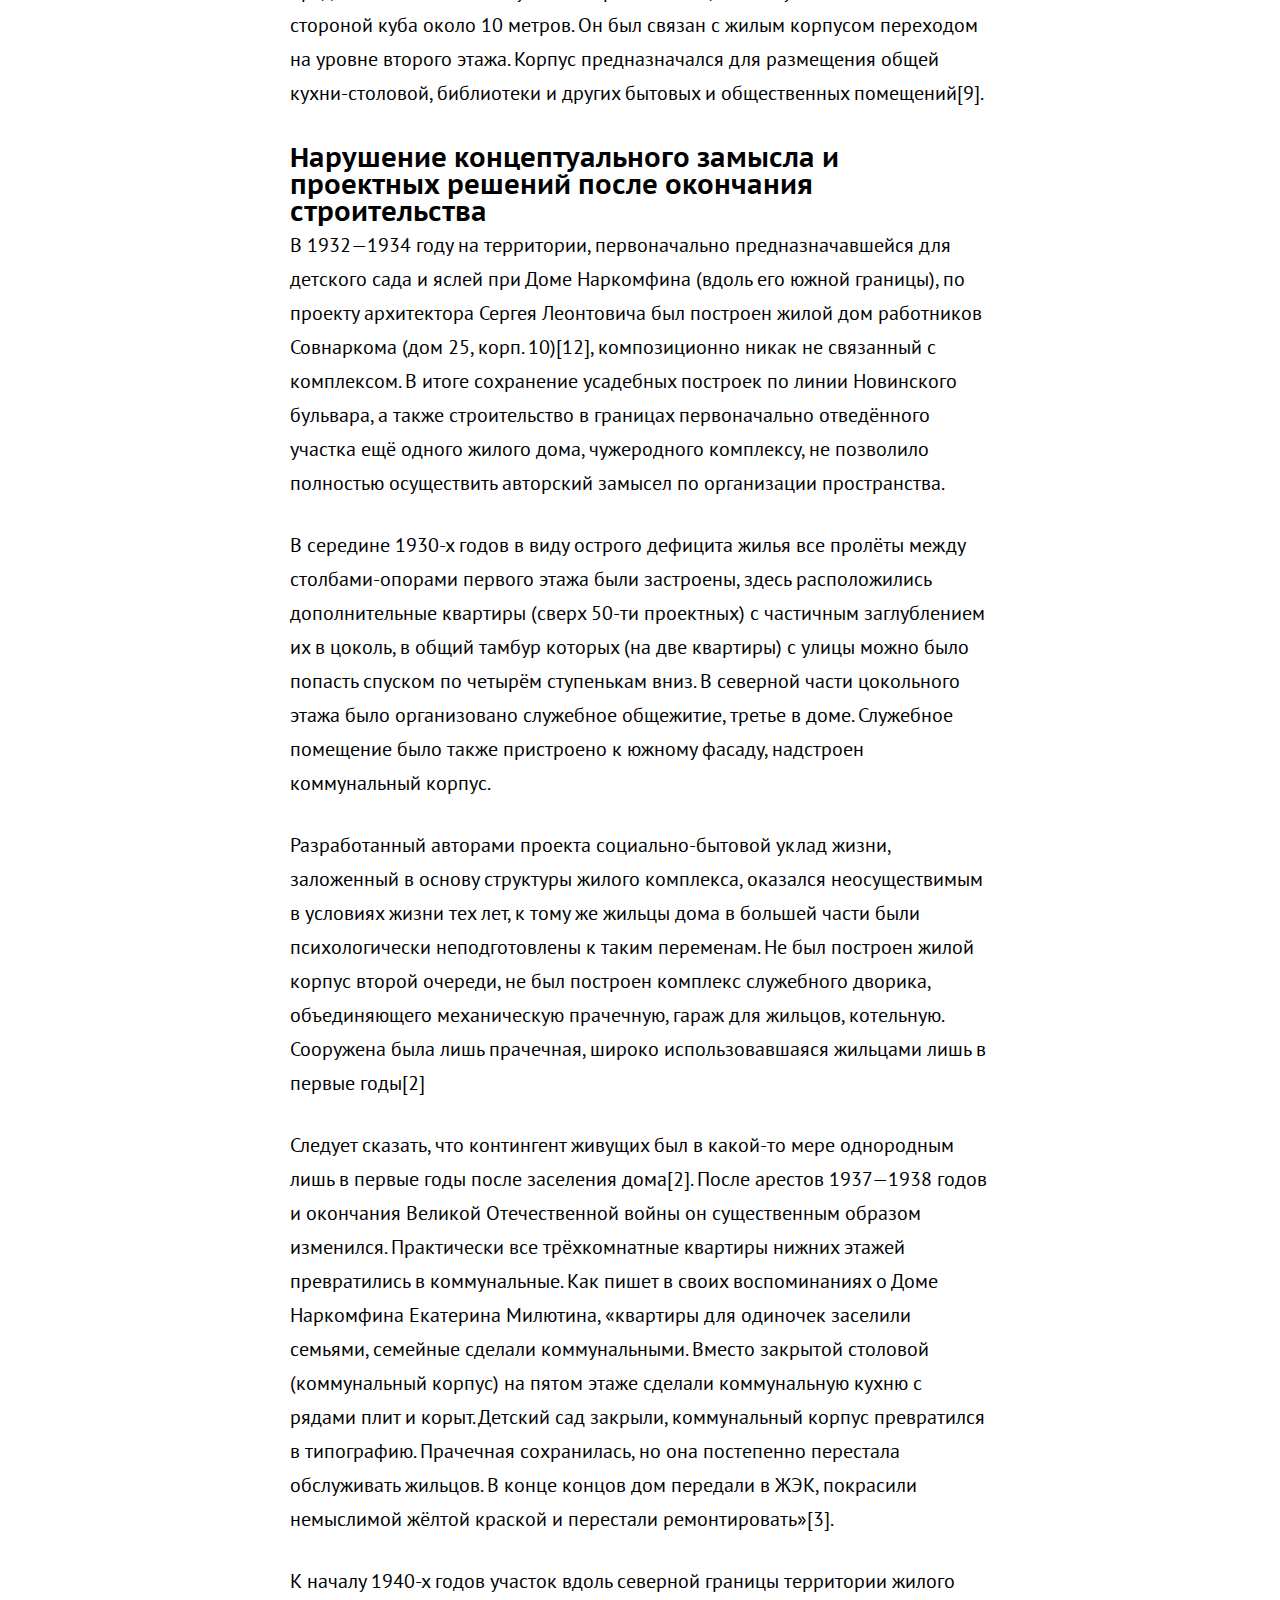
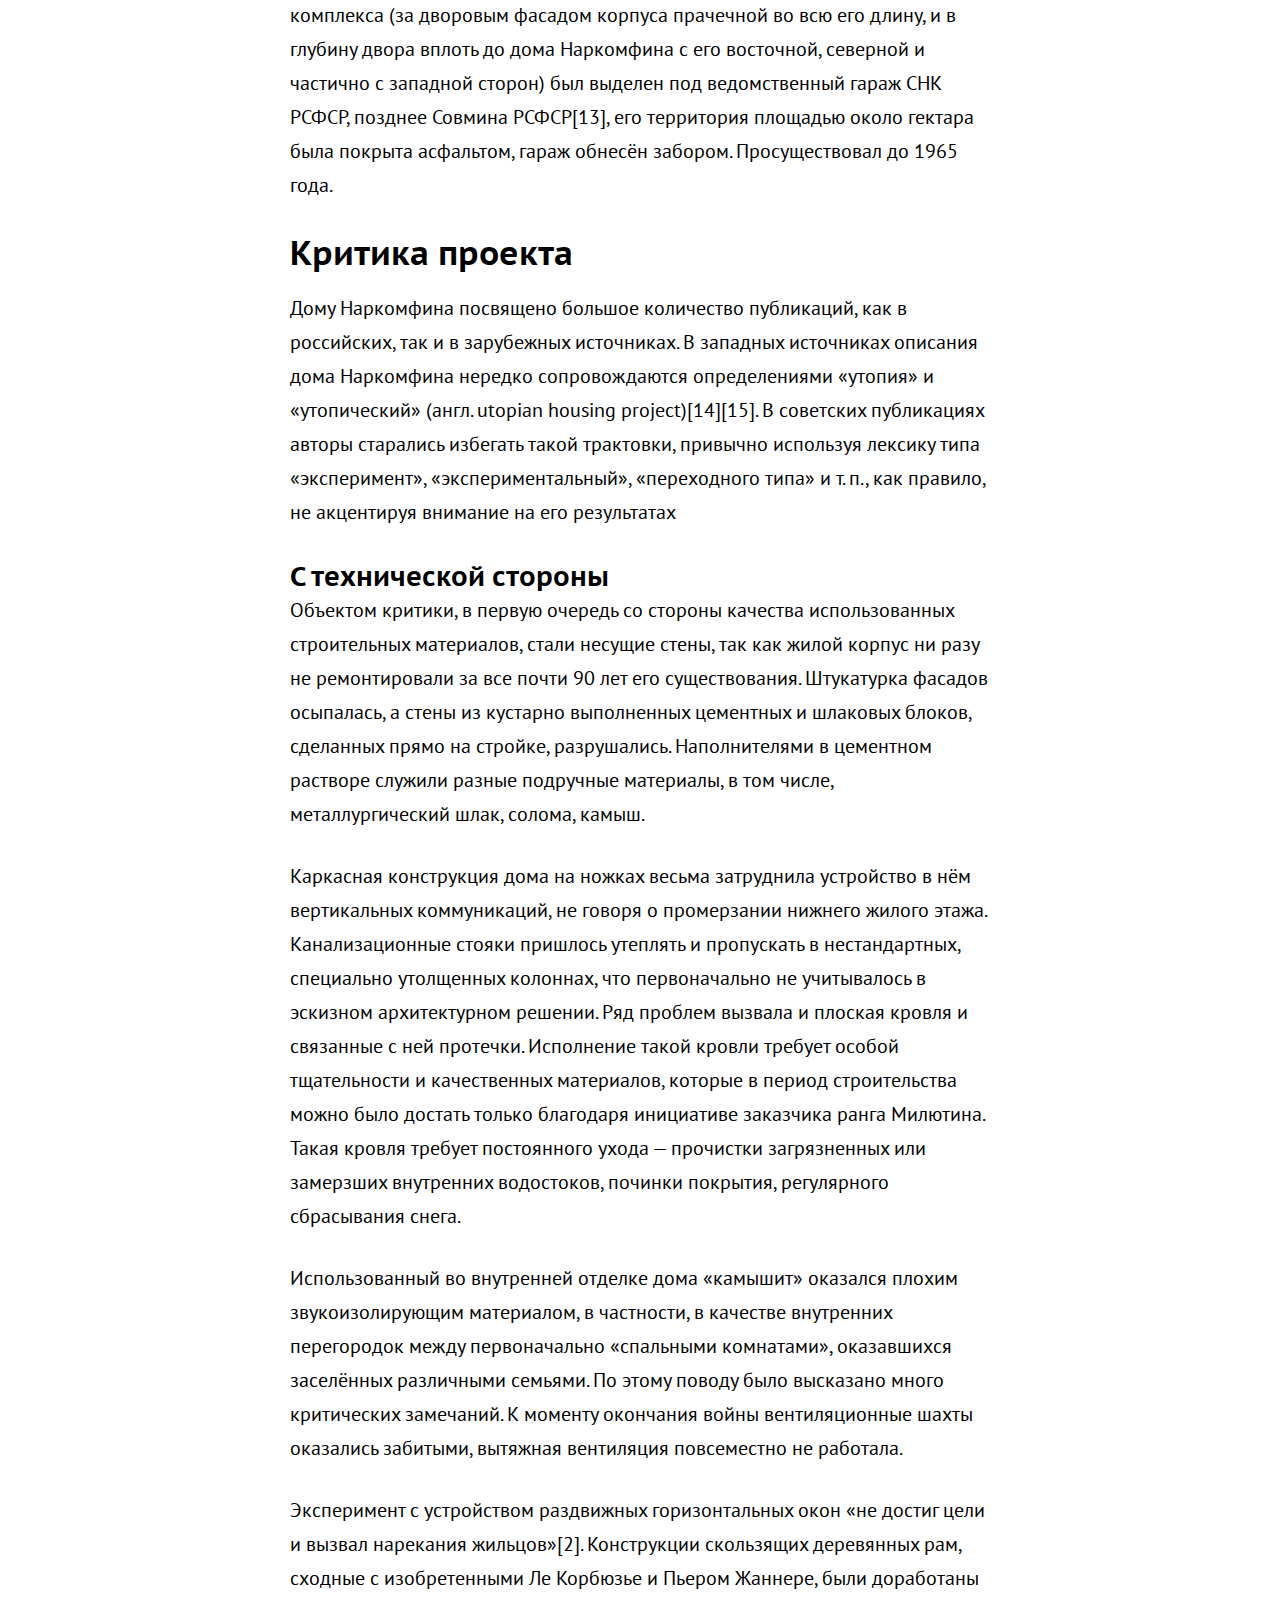
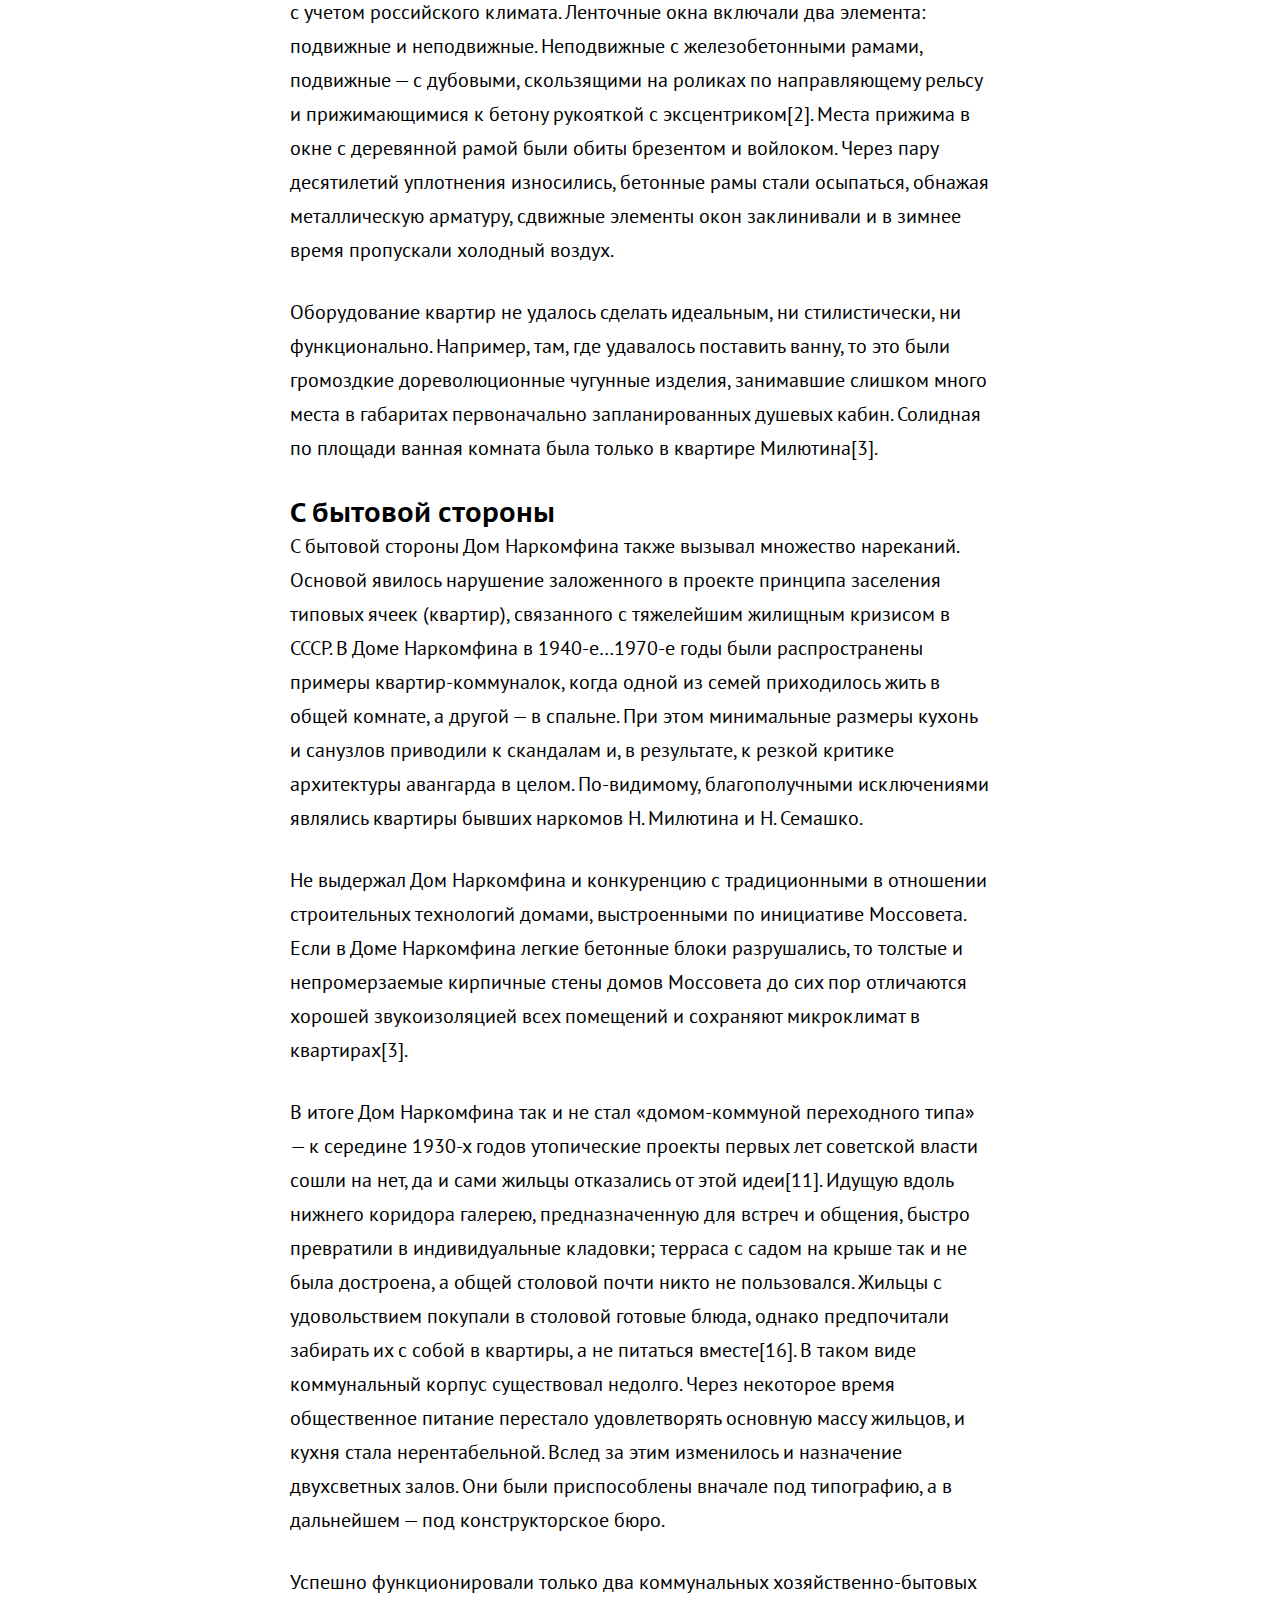
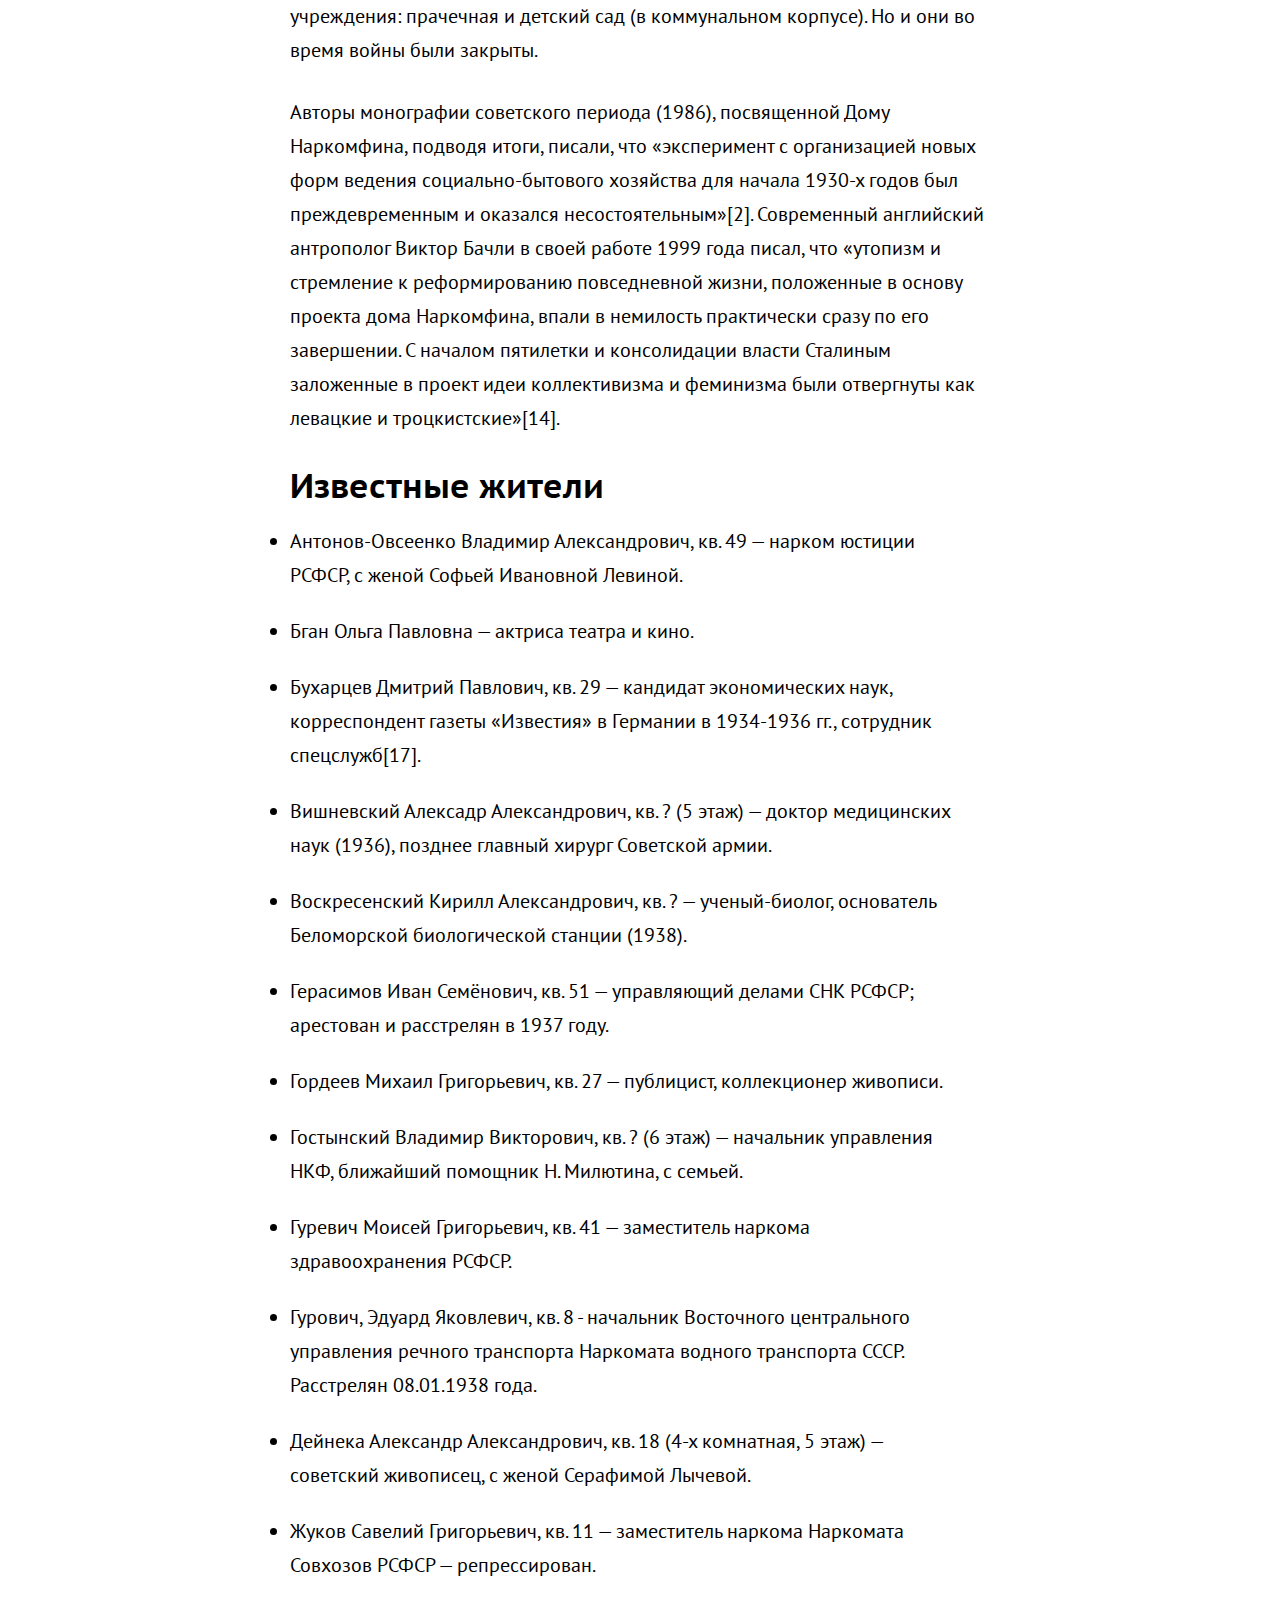
==== commit 7cd269e8: "new" ====
--- a/Index.html
+++ b/Index.html
@@ -1,159 +1,244 @@
 <!DOCTYPE html>
 <html>
+
 <head>
-    <meta charset="utf-8">
-    <title>Дом Наркомфина</title>
-    <link rel="stylesheet" href="stylesheets/style.css">
+  <meta charset="utf-8">
+  <title>Дом Наркомфина</title>
+  <link rel="stylesheet" href="stylesheets/style.css">
 </head>
 
 <body>
-<h1>Дом Наркомфина</h1>
-    <p> Дом Наркомфина — жилой дом «переходного типа», построенный в 1930 году по проекту архитекторов Моисея Гинзбурга и <a href="https://ru.wikipedia.org/wiki/%D0%9C%D0%B8%D0%BB%D0%B8%D0%BD%D0%B8%D1%81,_%D0%98%D0%B3%D0%BD%D0%B0%D1%82%D0%B8%D0%B9_%D0%A4%D1%80%D0%B0%D0%BD%D1%86%D0%B5%D0%B2%D0%B8%D1%87">Игнатия Милиниса</a> для работников Народного комиссариата финансов СССР (Наркомфина). Находится в Москве на Новинском бульваре по адресу дом № 25, корпус 1. Дом Наркомфина является памятником архитектуры конструктивизма.</p>
-
-    <p>Здание находится в аварийном состоянии и уже трижды включалось в список «100 главных зданий мира, которым грозит уничтожение»</p>
-
-<!-- <ul>
-    <li>3.1Пространственная организация жилого комплекса</li>
-    <li>3.2 Архитектура жилого дома</li>
-    <li>3.2Проектные и технологические решения дома Наркомфина</li>
-    <li>3.4Нарушение концептуального замысла и проектных решений после окончания строительства</li>
-</ul>
-    <li>4.Критика проекта</li>
-<ul>
-    <li>4.1	С технической стороны</li>
-    <li>4.2	С бытовой стороны</li>
-</ul>
-    <li>5.Известные жители</li>
-    <li>6	История эксплуатации здания и его современное состояние</li>
-    <li>7	Роль и значение проекта в исторической перспективе</li>
-</ul> -->
-
-<h2>История создания</h2>
-
-<p>В конце 1925 года была образована творческая организация конструктивистов, названная Объединением современных архитекторов (ОСА). Организация издавала журнал «Современная архитектура», который выходил регулярно шесть раз в год в течение пяти лет — с 1926 по 1930 год. Ответственными редакторами журнала были М. Я. Гинзбург (1892—1946), один из идеологов советского конструктивизма, и А. А. Веснин. ОСА оказала значительное влияние на развитие теоретической архитектурной мысли и ряд наработанных в ней решений позднее был использован при строительстве жилого комплекса на Новинском бульваре. Проект Дома Наркомфина был разработан Моисеем Гинзбургом в соавторстве с архитектором Игнатием Милинисом (1899—1974) и инженером Сергеем Прохоровым.</p>
-
-<h2>Идеология</h2>
-
-<p> Несмотря на то, что дом Наркомата финансов часто именуется «домом-коммуной», автор проекта М. Гинзбург считал его домом переходного типа (от «буржуазного» дома к «социалистической» коммуне), поскольку в нём не полностью уничтожалась семейная структура, как это предполагалось в домах-коммунах. Называя его так, Гинзбург имел в виду, что обитатели оценят удобства общественного обслуживания и постепенно перейдут к новому бытовому укладу[2].</p>
-<p>В отличие от домов-коммун, в основе замысла Дома Наркомфина была идея создания комфортной жилой среды. Его структура намного богаче, чем структура многих других имевшихся тогда аналогов. Авторам проекта Гинзбургу и Милинису удалось скомпоновать жилые ячейки в единый корпус настолько необычно, что это заинтересовало даже самого Ле Корбюзье, побывавшего в Доме Наркомфина и посетившего лично квартиру Николая Милютина[3].</p>
-<p>Идея комфортабельного жилища нового типа требовала не только иной функциональной организации, но и нового пространственного воплощения.</p>
-<p>В конце 1920-х — начале 1930-х годов было построено шесть экспериментальных «коммунальных» домов переходного типа, причём три из них разработаны при непосредственном участии М. Гинзбурга как автора проекта.</p>
-
-<h2>Архитектура</h2>
-
-<p>Под строительство дома для работников Наркомата финансов была отведена территория двух усадеб, выходивших на Новинский бульвар. Все планы застройки отведенного участка предусматривали полный снос существующих домов и дворов, включая флигели и двор дома Шаляпина. В конечном итоге ни одно строение ради дома Наркомфина не снесли.</p>
-<p>В проектной документации дом именовался 2-м домом СНК и планировался как многофункциональный комплекс, состоящий из четырёх корпусов, выполняющих разные функции: жилой комплекс, коммунальный центр (в свою очередь, включающий в себя столовую, физкультурный и читальный залы), детский корпус (детский сад и ясли) — он не был построен и впоследствии частично занял корпус столовой и библиотеки, и самостоятельного служебного двора с размещенными на его территории механической прачечной, сушилкой, гаражом и др. Дом должна была окружать обширная парковая территория.</p>
-
-<h3>Пространственная организация жилого комплекса</h3>
-
-<p>Пространство перед общественным корпусом композиционно выделялось квадратной площадкой, на которой планировалось разместить небольшое здание для детского сада. Все три объёма, различные по массам, строго ритмически уравновешенные, увязанные между собой, составляли композиционное ядро комплекса, сбалансированное в пространстве корпусом прачечной, ориентированным на Новинский бульвар. Перед прачечной также была устроена квадратная площадка, служившая своеобразным парадным пространством, связывающим комплекс с городом. Корпус прачечной так же, как и жилой дом, был частично поднят на колоннах, что освобождало для прохода пространство первого этажа. Пройдя под корпусом прачечной через «парадный двор» перед входом с Новинского бульвара, по диагональной аллее можно было попасть в общественную зону комплекса или по другой аллее через жилой корпус в уровне «открытого» первого этажа — в парк за домом, где была организована своеобразная видовая площадка[4].</p>
-<p>Основной объём жилого дома Гинзбург расположил на территории двух усадебных садов, отмечая в пояснительной записке к проекту, что «в виду неровности участка, вызывающего в подобных случаях устройство большой поверхности цоколя, в настоящем случае дом поднят в большей своей части на высоту 2,5 метров на отдельных столбах, что является более экономичным и, кроме того, сохраняет нетронутой площадь парка»[4].</p>
-<p>Функциональные характеристики будущего здания были определены техническим заданием, составленным Николаем Милютиным, который в указанные годы (1924—1929) исполнял обязанности наркома финансов РСФСР и выступал в качестве заказчика жилого комплекса. Сметная стоимость строительства составила 10 млн рублей[5].</p>
-
-<h3>Архитектура жилого дома</h3>
-
-<p>Подлинным новаторством для конца 1920-х годов была архитектура жилого корпуса. Она была настолько необычна и впечатляюща[6], что лишь немногие смогли увидеть в ней образ жилого дома будущего, черты которого он, безусловно, содержал.</p>
-<p>Жилой корпус представляет собой шестиэтажное здание длиной 85 м и высотой 17 м. Ориентация здания на запад и восток. В торцах здания расположены лестничные клетки, всего две на всю длину. Первый этаж, высотой 2,5 метра, состоит из круглых столбов — элементов каркаса здания, что было связано со стремлением сохранить парковую территорию и с убеждённостью Гинзбурга в том, что первые этажи менее пригодны для жилья.</p>
-<p>За счет колонн первого этажа и открытого пространства между ними создавалось зрительное впечатление, что корпус как бы приподнят над землей. Это, вместе с надстройкой-мостиком на плоской крыше и белоснежным цветом фасадов, придавало ему сходство с кораблем, что и закрепилось в неофициальном названии дома — «дом-корабль» или, по Е. Милютиной, «дом-пароход».</p>
-<p>По второму и пятому этажам здания лестницы связаны широкими, около 4 м, коридорами, освещёнными с восточной стороны горизонтальными лентами окон. В квартиры жильцы попадают из этих коридоров.</p>
-<p>Дом был задуман как «коммунальный» с изолированными квартирами на 50 семей, общей численностью около 200 человек, и имеющимся общественным обслуживанием. В своем проекте авторы поставили задачу сохранения только социально-бытовых условий переходного типа (например, несмотря на наличие общей столовой, в квартирах сохранялись маленькие кухни)[7][8].</p>
-<p>Весь шестиэтажный объём здания разбит по горизонтали на две части. Нижние три этажа отведены под квартиры большой площади, в которых должны были проживать семьи, сохранившие более полно свой старый бытовой уклад. Поэтому здесь имелась маленькая кухня, позволяющая индивидуально приготовлять пищу. Верхние три этажа занимают малометражные квартиры на одного или двух человек — так называемая ячейка Стройкома РСФСР тип «F». Все квартиры двухэтажные с входами из одного коридора пятого этажа. Квартиры имели две планировки: либо с лестницей от входа наверх (в двухэтажную гостиную со стеклянной стенкой) и опять наверх (в спальню), либо с длинной лестницей вниз, в такую же гостиную и спальню, расположенные на одном уровне. Таким образом каждая квартира состоит из двух частей. Одна часть её имеет высоту 3,6 м, другая — 2,3 м. Последняя представляет собой спальную нишу, она освещена прямым светом: имеется небольшая душевая кабина с умывальником. В каждой квартире есть отдельная передняя и туалет, расположенный у самого входа. В малометражных квартирах нет кухонь. Жилая комната оборудована небольшим «кухонным элементом» для индивидуального приготовления пищи. Площадь каждой ячейки составляет 33—34 м², но её кубатура благодаря многоярусной планировке соответствует кубатуре квартиры, в полтора раза большей по площади[9].
-</p>
-<p>Квартиры нижних этажей трехкомнатные. Жилая площадь в них примерно 57-60 кв. м., общая площадь 82-83 кв. м. Как и малометражные, они двухъярусные. В нижнем ярусе каждой квартиры размещены передняя, кухня и общая жилая комната двойной высоты. Из передней вход в общую, высотой 5 м, комнату, площадь которой равна 25 кв. м. Из передней же внутренняя лестница ведет во второй ярус. Здесь две спальни, ванная и туалет. Спальни отделены узкой площадкой с галереей, открывающейся в общую жилую комнату. Высота помещения второго яруса 2,3. Полы в ванной комнате — пробковые, в 1959 году пробка заменены на кафельную плитку.</p>
-<p>В обоих концах жилого корпуса, по обе стороны лестницы со входом непосредственно с лестничной клетки, размещены квартиры «2F» (соединенные по две ячейки «F»), и занимающие площадь, равную двум сдвоенным малометражным квартирам (кв. 14 и 18). В этих квартирах две жилые комнаты высотой 3 м. Передняя, ванная, туалет, кухня и столовая имеют высоту 2,3 м. По существу, это обычные (одноярусные) квартиры с несколько непривычным распределением высот, а потому и с более интереснымпространственным решением.</p>
-<p>И наконец, в самой верхней части дома, на уровне плоской крыши, сделано несколько комнат типа общежития, где реализовны опубликованные Н. Милютиным в «Соцгороде» жилые ячейки на одного человека. Часть из них — на одного человека, часть — на двух. Между каждой парой комнат расположены душевая и умывальная комнаты.</p><p>Здание включает в себя около десятка типов квартир, в том числе:</p>
-
-<ul>
-
-    <li>Квартира типа F — основное количество жилых ячеек в доме минимального размера. В одни из них можно попасть из остекленной галереи или коридора, спускаясь по внутриквартирной лестнице в общую комнату, а в другие — поднимаясь в неё также по аналогичной лестнице.</li>
-    <li>Квартира типа K — 8 квартир для больших семей располагались в центральной части дома между лестничными клетками на 2-м и 3-м этажах. Квартиры представляли собой двухъярусные жилые ячейки высотой каждого этажа 2,3 метра, при этом часть квартиры имела высоту потолка 4,6 метра, и в ней находилась общая жилая комната, выполняющая функции гостиной. На нижнем ярусе были устроены коридор, передняя, терраса и кухня, а в верхнем — две спальни размером 19,9 и 12,1 м². Кроме открытой террасы на втором этаже, для отдыха на воздухе и принятия солнечных ванн была предназначена также плоская крыша с разбитым на ней цветником[7].</li>
-    <li>Квартира типа 2F. Сочетание разных жилых ячеек позволило избежать повторения галерей и коридоров на каждом этаже и сделать их светлыми, а во всех квартирах обеспечить сквозное проветривание.</li>
-
-</ul>
-
-<p>Фасады жилого корпуса выглядят по разному, с восточной стороны, от Садового кольца — длинные ленточные окна и открытая галерея второго этажа. С противоположной западной стороны иная картина: большие квадраты остекления двухсветных общих комнат-гостиных и небольшие окна кухонь. В результате все спальни в доме ориентированы на утреннее солнце, а гостиные на вечернее.</p>
-<p>Принцип компоновки жилых ячеек, подобный применённому в проекте дома Наркомфина, был реализован в ряде проектов и на Западе, в частности, в построенном в Бреслау (Вроцлаве) по проекту Ганса Шаруна общежитии для холостых (1929 год). Наличие коридора, обслуживающего несколько уровней, характерно для жилых единиц Ле Корбюзье[9].</p>
-<p>Обследование дома Наркомфина, проведенное в 1994 году профессором МАрхИ Еленой Овсянниковой и швейцарскими студентами из Женевы, которыми руководил Жан-Клод Люди, показало, что его внутренняя структура оказалась ещё сложнее, чем было заявлено в проекте. Нестандартные квартиры, как оказалось, были на каждом этаже, хотя большинство их — типовые. Общее число вариантов жилых ячеек могло доходить до одиннадцати (включая помещение для консьержа, «студию» на верхнем этаже, общежитие на кровле и пентхаус самого Милютина). Характерно, что в конце коридора пятого этажа находилась общая кухня, организованная уже в 1940-е годы, а из самого коридора был доступ в чуланы для хранения вещей, не всегда помещавшихся в ячейки «F».</p>
-<p>Дом был возведен в 1928—1930 годах с применением новинок тогдашней строительной индустрии, в том числе цельнолитого железобетона (выдержавшего впоследствии и бомбежки и многолетнее отсутствие ремонта), а также новых материалов. Он построен на колоннах, это висячая (каркасная) конструкция, что создает устойчивость при оползнях и колебаниях почвы — под домом течет подземная река Синичка, заключенная в трубу[5]. Несущий каркас с сеткой круглых в плане колонн диаметром 350 мм связан в продольном и поперечном направлениях железобетонными прогонами. Наружные стены, являющиеся по сути облегченными термоизоляционными щитами[10], отнесены на консолях от колонн каркаса, в результате чего колонны оказываются внутри здания. Технологические решения плоской кровли с системой водостоков, теплоизоляцией «торфоплитами» из прессованного торфа и гидроизоляцией битумом следовали схеме, разработанной ведущим германским специалистом по плоским крышам Эрнстом Маем.</p>
-<p>В доме Наркомфина в 1929 году был проведен эксперимент по цветовому решению квартир, которым руководил специалист из Баухауса профессор Хиннерк Шепер. Шепер выполнил цветовое оформление интерьеров дома, для чего был на год откомандирован в Москву[7]. Стены в квартирах не оклеивались обоями, а гладко окрашивались — теплые гаммы колеров для одних квартир и холодные для других. Теплая гамма была основана на оттенках жёлтого и охры, холодная — голубого и серого. Обе были реализованы в двух вариантах: сначала в сильной, а потом слабой насыщенностью колеров. Образцы эскизов цветового решения интерьеров типовых квартир дома Наркомфина по Шеперу представлены в книге Е. Овсянниковой и Е. Милютиной Жилой комплекс «Дом Наркомфина», Екатеринбург: Tatlin, 2015 — 64 с.</p>
-<p>Важную роль в сооружении комплекса сыграл инженер Сергей Львович Прохоров (1899—1974). Согласно предложенному Прохоровым решению, железобетонный каркас здания, несущие стены из блоков, а также водостоки и вентиляционные вытяжки был размещены внутри здания; снаружи были расположены лёгкие несущие стены и ленточные окна. Прохоров создал несколько новых материалов (фибролит, ксилолит, торфоплиты и камышит) и организовал производство шлакоблоков («бетонитовых камней») прямо на стройплощадке[11]. По мнению профессора МАрхИ Елены Овсянниковой, без участия этого инженера, хорошо освоившего немецкую технологию изготовления цементных блоков и предложившего ряд нововведений по ходу строительства, Дом Наркомфина не удалось бы построить столь успешно[3].</p>
-<p>Во всех жилых помещениях полы из дубового паркета (широкий паркет 8 см). В ванных комнатах, по крайней мере, трёхкомнатных квартир полы из пробкового дерева (сохранились до 1960 года), заменены кафельной плиткой. Электропроводка открытого типа — витой провод на фарфоровых изоляторах. Электровыключатели поворотные, как и розетки, также фарфоровые.</p>
-<p>Корпус общественного обслуживания, названный авторами «коммунальным», представлял собой замкнутый четырёхэтажный, почти кубический объём со стороной куба около 10 метров. Он был связан с жилым корпусом переходом на уровне второго этажа. Корпус предназначался для размещения общей кухни-столовой, библиотеки и других бытовых и общественных помещений[9].</p>
-
-<h3>Нарушение концептуального замысла и проектных решений после окончания строительства</h3>
-
-<p>В 1932—1934 году на территории, первоначально предназначавшейся для детского сада и яслей при Доме Наркомфина (вдоль его южной границы), по проекту архитектора Сергея Леонтовича был построен жилой дом работников Совнаркома (дом 25, корп. 10)[12], композиционно никак не связанный с комплексом. В итоге сохранение усадебных построек по линии Новинского бульвара, а также строительство в границах первоначально отведённого участка ещё одного жилого дома, чужеродного комплексу, не позволило полностью осуществить авторский замысел по организации пространства.</p>
-<p>В середине 1930-х годов в виду острого дефицита жилья все пролёты между столбами-опорами первого этажа были застроены, здесь расположились дополнительные квартиры (сверх 50-ти проектных) с частичным заглублением их в цоколь, в общий тамбур которых (на две квартиры) с улицы можно было попасть спуском по четырём ступенькам вниз. В северной части цокольного этажа было организовано служебное общежитие, третье в доме. Служебное помещение было также пристроено к южному фасаду, надстроен коммунальный корпус.</p>
-<p>Разработанный авторами проекта социально-бытовой уклад жизни, заложенный в основу структуры жилого комплекса, оказался неосуществимым в условиях жизни тех лет, к тому же жильцы дома в большей части были психологически неподготовлены к таким переменам. Не был построен жилой корпус второй очереди, не был построен комплекс служебного дворика, объединяющего механическую прачечную, гараж для жильцов, котельную. Сооружена была лишь прачечная, широко использовавшаяся жильцами лишь в первые годы[2]</p>
-<p>Следует сказать, что контингент живущих был в какой-то мере однородным лишь в первые годы после заселения дома[2]. После арестов 1937—1938 годов и окончания Великой Отечественной войны он существенным образом изменился. Практически все трёхкомнатные квартиры нижних этажей превратились в коммунальные. Как пишет в своих воспоминаниях о Доме Наркомфина Екатерина Милютина, «квартиры для одиночек заселили семьями, семейные сделали коммунальными. Вместо закрытой столовой (коммунальный корпус) на пятом этаже сделали коммунальную кухню с рядами плит и корыт. Детский сад закрыли, коммунальный корпус превратился в типографию. Прачечная сохранилась, но она постепенно перестала обслуживать жильцов. В конце концов дом передали в ЖЭК, покрасили немыслимой жёлтой краской и перестали ремонтировать»[3].</p>
-<p>К началу 1940-х годов участок вдоль северной границы территории жилого комплекса (за дворовым фасадом корпуса прачечной во всю его длину, и в глубину двора вплоть до дома Наркомфина с его восточной, северной и частично с западной сторон) был выделен под ведомственный гараж СНК РСФСР, позднее Совмина РСФСР[13], его территория площадью около гектара была покрыта асфальтом, гараж обнесён забором. Просуществовал до 1965 года.</p>
-
-<h2>Критика проекта</h2>
-
-<p>Дому Наркомфина посвящено большое количество публикаций, как в российских, так и в зарубежных источниках. В западных источниках описания дома Наркомфина нередко сопровождаются определениями «утопия» и «утопический» (англ. utopian housing project)[14][15]. В советских публикациях авторы старались избегать такой трактовки, привычно используя лексику типа «эксперимент», «экспериментальный», «переходного типа» и т. п., как правило, не акцентируя внимание на его результатах</p>
-
-<h3>С технической стороны</h3>
-
-<p>Объектом критики, в первую очередь со стороны качества использованных строительных материалов, стали несущие стены, так как жилой корпус ни разу не ремонтировали за все почти 90 лет его существования. Штукатурка фасадов осыпалась, а стены из кустарно выполненных цементных и шлаковых блоков, сделанных прямо на стройке, разрушались. Наполнителями в цементном растворе служили разные подручные материалы, в том числе, металлургический шлак, солома, камыш.</p>
-<p>Каркасная конструкция дома на ножках весьма затруднила устройство в нём вертикальных коммуникаций, не говоря о промерзании нижнего жилого этажа. Канализационные стояки пришлось утеплять и пропускать в нестандартных, специально утолщенных колоннах, что первоначально не учитывалось в эскизном архитектурном решении. Ряд проблем вызвала и плоская кровля и связанные с ней протечки. Исполнение такой кровли требует особой тщательности и качественных материалов, которые в период строительства можно было достать только благодаря инициативе заказчика ранга Милютина. Такая кровля требует постоянного ухода — прочистки загрязненных или замерзших внутренних водостоков, починки покрытия, регулярного сбрасывания снега.</p>
-<p>Использованный во внутренней отделке дома «камышит» оказался плохим звукоизолирующим материалом, в частности, в качестве внутренних перегородок между первоначально «спальными комнатами», оказавшихся заселённых различными семьями. По этому поводу было высказано много критических замечаний. К моменту окончания войны вентиляционные шахты оказались забитыми, вытяжная вентиляция повсеместно не работала.</p>
-<p>Эксперимент с устройством раздвижных горизонтальных окон «не достиг цели и вызвал нарекания жильцов»[2]. Конструкции скользящих деревянных рам, сходные с изобретенными Ле Корбюзье и Пьером Жаннере, были доработаны с учетом российского климата. Ленточные окна включали два элемента: подвижные и неподвижные. Неподвижные с железобетонными рамами, подвижные — с дубовыми, скользящими на роликах по направляющему рельсу и прижимающимися к бетону рукояткой с эксцентриком[2]. Места прижима в окне с деревянной рамой были обиты брезентом и войлоком. Через пару десятилетий уплотнения износились, бетонные рамы стали осыпаться, обнажая металлическую арматуру, сдвижные элементы окон заклинивали и в зимнее время пропускали холодный воздух.</p>
-<p>Оборудование квартир не удалось сделать идеальным, ни стилистически, ни функционально. Например, там, где удавалось поставить ванну, то это были громоздкие дореволюционные чугунные изделия, занимавшие слишком много места в габаритах первоначально запланированных душевых кабин. Солидная по площади ванная комната была только в квартире Милютина[3].</p>
-
-<h3>С бытовой стороны</h3>
-
-<p>С бытовой стороны Дом Наркомфина также вызывал множество нареканий. Основой явилось нарушение заложенного в проекте принципа заселения типовых ячеек (квартир), связанного с тяжелейшим жилищным кризисом в СССР. В Доме Наркомфина в 1940-е…1970-е годы были распространены примеры квартир-коммуналок, когда одной из семей приходилось жить в общей комнате, а другой — в спальне. При этом минимальные размеры кухонь и санузлов приводили к скандалам и, в результате, к резкой критике архитектуры авангарда в целом. По-видимому, благополучными исключениями являлись квартиры бывших наркомов Н. Милютина и Н. Семашко.</p>
-<p>Не выдержал Дом Наркомфина и конкуренцию с традиционными в отношении строительных технологий домами, выстроенными по инициативе Моссовета. Если в Доме Наркомфина легкие бетонные блоки разрушались, то толстые и непромерзаемые кирпичные стены домов Моссовета до сих пор отличаются хорошей звукоизоляцией всех помещений и сохраняют микроклимат в квартирах[3].</p>
-<p>В итоге Дом Наркомфина так и не стал «домом-коммуной переходного типа» — к середине 1930-х годов утопические проекты первых лет советской власти сошли на нет, да и сами жильцы отказались от этой идеи[11]. Идущую вдоль нижнего коридора галерею, предназначенную для встреч и общения, быстро превратили в индивидуальные кладовки; терраса с садом на крыше так и не была достроена, а общей столовой почти никто не пользовался. Жильцы с удовольствием покупали в столовой готовые блюда, однако предпочитали забирать их с собой в квартиры, а не питаться вместе[16]. В таком виде коммунальный корпус существовал недолго. Через некоторое время общественное питание перестало удовлетворять основную массу жильцов, и кухня стала нерентабельной. Вслед за этим изменилось и назначение двухсветных залов. Они были приспособлены вначале под типографию, а в дальнейшем — под конструкторское бюро.</p>
-<p>Успешно функционировали только два коммунальных хозяйственно-бытовых учреждения: прачечная и детский сад (в коммунальном корпусе). Но и они во время войны были закрыты.</p>
-<p>Авторы монографии советского периода (1986), посвященной Дому Наркомфина, подводя итоги, писали, что «эксперимент с организацией новых форм ведения социально-бытового хозяйства для начала 1930-х годов был преждевременным и оказался несостоятельным»[2]. Современный английский антрополог Виктор Бачли в своей работе 1999 года писал, что «утопизм и стремление к реформированию повседневной жизни, положенные в основу проекта дома Наркомфина, впали в немилость практически сразу по его завершении. С началом пятилетки и консолидации власти Сталиным заложенные в проект идеи коллективизма и феминизма были отвергнуты как левацкие и троцкистские»[14].</p>
-
-
-<h2>Известные жители</h2>
-
-<ul>
-
-    <li>Антонов-Овсеенко Владимир Александрович, кв. 49 — нарком юстиции РСФСР, с женой Софьей Ивановной Левиной.</li>
-    <li>Бган Ольга Павловна — актриса театра и кино.</li>
-    <li>Бухарцев Дмитрий Павлович, кв. 29 — кандидат экономических наук, корреспондент газеты «Известия» в Германии в 1934-1936 гг., сотрудник спецслужб[17].</li>
-    <li>Вишневский Алексадр Александрович, кв. ? (5 этаж) — доктор медицинских наук (1936), позднее главный хирург Советской армии.</li>
-    <li>Воскресенский Кирилл Александрович, кв. ? — ученый-биолог, основатель Беломорской биологической станции (1938).</li>
-    <li>Герасимов Иван Семёнович, кв. 51 — управляющий делами СНК РСФСР; арестован и расстрелян в 1937 году.</li>
-    <li>Гордеев Михаил Григорьевич, кв. 27 — публицист, коллекционер живописи.</li>
-    <li>Гостынский Владимир Викторович, кв. ? (6 этаж) — начальник управления НКФ, ближайший помощник Н. Милютина, с семьей.</li>
-    <li>Гуревич Моисей Григорьевич, кв. 41 — заместитель наркома здравоохранения РСФСР.</li>
-    <li>Гурович, Эдуард Яковлевич, кв. 8 - начальник Восточного центрального управления речного транспорта Наркомата водного транспорта СССР. Расстрелян 08.01.1938 года.</li>
-    <li>Дейнека Александр Александрович, кв. 18 (4-х комнатная, 5 этаж) — советский живописец, с женой Серафимой Лычевой.</li>
-    <li>Жуков Савелий Григорьевич, кв. 11 — заместитель наркома Наркомата Совхозов РСФСР — репрессирован.</li>
-    <li>Инсарова (Окорокова) Ольга Фёдоровна, кв. 11 (после Жукова С. Г.) — оперная певица Большого театра.</li>
-    <li>Карп Сергей Бенедиктович, кв. 47 — председатель Госплана РСФСР.</li>
-    <li>Сулимов Даниил Егорович, кв. 45 — председатель СНК РСФСР.</li>
-</ul>
-
-<h2>История эксплуатации здания и его современное состояние</h2>
-
-<p>С середины 1930-х годов дом № 25, корп. 1 стоял на балансе Совета народных комиссаров, с 1946 года — Совета Министров РСФСР вплоть до конца 1950-х годов. В конце 1950-х годов снят с баланса Совета Министров РСФСР и передан в общегородское подчинение (в ЖЭК).</p>
-<p>За все годы существования дома не было выполнено ни одного капитального ремонта. В конце 1970-х власти Москвы собирались сделать капремонт, для чего выселили тридцать квартир, но так и не успели[24]. Отсутствие капитального ремонта дома (помимо окраски фасадов) объясняется в том числе и тем, что после войны 1941—1945 годов в архивах не оказалось детальных чертежей здания, а равным образом и чертежей коммуникаций водоснабжения, канализации и вентиляции[25]. По данным Архнадзора, Гинзбург никогда не публиковал осуществленный вариант планов дома и не упоминал о наличии в нём квартиры Милютина[26]. Как сообщает Е. Б. Овсянникова (2015), «чертежи, чудесным образом, были обнаружены в цюрихском архиве Ле Корбюзье»[27].</p>
-<p>Отсутствие капитального ремонта и невысокое качество строительных материалов привели к тому, что за без малого девять десятилетий своего существования дом очень сильно обветшал и в настоящее время находится в неудовлетворительном техническом состоянии, которое оценивается экспертами как «критическое»[28][29]. Дом в большей части расселён (этот процесс начался в конце 1980-х годов), однако по состоянию на начало 2008 года там до сих пор проживают около 15 семей[30].</p>
-<p>По состоянию на середину 2017 года собственником здания Наркомфина являлась компания «Лига прав». С июля 2017 года эта компания начала реставрацию здания; работами руководит архитектор Алексей Гинзбург (внук Моисея Гинзбурга). В августе 2017 года стало известно, что достигнута договоренность о том, что компания «Лига прав» получит от Сбербанка на реставрацию дома Наркомфина кредит в размере 855 млн рублей. В ходе работ предполагается демонтаж мансардного этажа и хозяйственных пристроек коммунального корпуса, восстановление исторической планировки первого этажа, а также восстановление элементов фасадов, витража коммунального корпуса, винтовой лестницы на крыше, ограждений балконов и кровли. Планируется приспособить здание для современного использования, в том числе вновь использовать помещения для временного или постоянного заселения; на первом этаже здания откроется музей, а в здании хозблока разместится ресторан. Планируется, что реставрация будет закончена в 2019 году[34].</p>
-
-<h2>Роль и значение проекта в исторической перспективе</h2>
-
-<p>Сдача дома Наркомфина по времени совпала с критическим переломом в судьбе архитектуры в СССР: все профессиональные объединения были распущены, а вместо них возник Союз архитекторов СССР, призванный определять облик новой советской архитектуры. Конструктивизм и рационализм были заклеймены как «формализм» и иностранные заимствования, чуждые советскому человеку. Практика домов-коммун была осуждена специальным постановлением ЦК ВКП(б) от 16 мая 1930 года «О работе по перестройке быта». В архитектуре был объявлен курс на «освоение классического наследия»[11]. Новое градостроительство с 1931 года было ориентировано на создание монументальных городских центров и рассматривало в качестве достойной обсуждения жилой архитектуры только декорировавшие эти центры отдельные дома[5]. В 1930-е годы упоминания "дома для работников Наркомфина" исчезают из публичного пространства и появляется вновь лишь спустя три десятилетия, в 1960-е годы.</p>
-<p>Историк сталинской архитектуры Дмитрий Хмельницкий даёт ключ к пониманию причин удаления Николая Милютина из архитектуры и последующего ожидания им ареста: </p>
-<blockquote cite="">
-  «Эпопея с „домами-коммунами“ теоретиков Сабсовича и Милютина была уникальной попыткой партийных функционеров среднего ранга привязать реальное архитектурное проектирование к официальной идеологии. Эта попытка дорого обошлась обоим энтузиастам. Однако сама идея „обобществления быта“ не была запрещена, наоборот, она последовательно проводилась в жизнь с конца 1920-х по середину 1950-х годов. Но реализовывалась она не в виде каменных благоустроенных общежитий, а в виде коммунальных деревянных бараков».
-
-</blockquote>
-<p>Интересно отметить, что окончание строительства и заселение Дома Наркомфина (1931) по времени совпали с открытием 102-этажного небоскреба Эмпайр стейт билдинг в Нью-Йорке. Оба здания носили статусный характер, и каждое из них, в своей стране, являлось техническим, технологическим и культурным прорывом, как верили их создатели, в будущее. Эмпайр стейт билдинг сохранил своё значение, и по сей день остаётся культурным символом Америки (англ. American cultural icon); что касается идей и принципов, заложенных в проект Дома Наркомфина, то они были преданы забвению сразу по его завершении[14][36].</p>
-
-<h2>См. также</h2>
-
-<ul>
-  <li>Дом-коммуна</li>
-  <li>Конструктивизм (искусство)</li>
-  <li>Конструктивизм в архитектуре Москвы</li>
-</ul>
-
-  </body>
+    <article>
+      <h1>Дом Наркомфина</h1>
+      <p> Дом Наркомфина — жилой дом «переходного типа», построенный в 1930 году по проекту архитекторов Моисея Гинзбурга и <a href="https://ru.wikipedia.org/wiki/%D0%9C%D0%B8%D0%BB%D0%B8%D0%BD%D0%B8%D1%81,_%D0%98%D0%B3%D0%BD%D0%B0%D1%82%D0%B8%D0%B9_%D0%A4%D1%80%D0%B0%D0%BD%D1%86%D0%B5%D0%B2%D0%B8%D1%87">Игнатия Милиниса</a>    для работников Народного комиссариата финансов СССР (Наркомфина). Находится в Москве на Новинском бульваре по адресу дом № 25, корпус 1. Дом Наркомфина является памятником архитектуры конструктивизма.</p>
+
+      <p>Здание находится в аварийном состоянии и уже трижды включалось в список «100 главных зданий мира, которым грозит уничтожение»</p>
+      <img src="images/narkomfin.jpg" alt="Дом Наркомфина">
+      <!-- <ul>
+        <li>3.1Пространственная организация жилого комплекса</li>
+        <li>3.2 Архитектура жилого дома</li>
+        <li>3.2Проектные и технологические решения дома Наркомфина</li>
+        <li>3.4Нарушение концептуального замысла и проектных решений после окончания строительства</li>
+    </ul>
+        <li>4.Критика проекта</li>
+    <ul>
+        <li>4.1	С технической стороны</li>
+        <li>4.2	С бытовой стороны</li>
+    </ul>
+        <li>5.Известные жители</li>
+        <li>6	История эксплуатации здания и его современное состояние</li>
+        <li>7	Роль и значение проекта в исторической перспективе</li>
+    </ul> -->
+
+      <h2>История создания</h2>
+
+      <p>В конце 1925 года была образована творческая организация конструктивистов, названная Объединением современных архитекторов (ОСА). Организация издавала журнал «Современная архитектура», который выходил регулярно шесть раз в год в течение пяти лет — с
+        1926 по 1930 год. Ответственными редакторами журнала были М. Я. Гинзбург (1892—1946), один из идеологов советского конструктивизма, и А. А. Веснин. ОСА оказала значительное влияние на развитие теоретической архитектурной мысли и ряд наработанных в
+        ней решений позднее был использован при строительстве жилого комплекса на Новинском бульваре. Проект Дома Наркомфина был разработан Моисеем Гинзбургом в соавторстве с архитектором Игнатием Милинисом (1899—1974) и инженером Сергеем Прохоровым.</p>
+
+      <h2>Идеология</h2>
+
+      <p> Несмотря на то, что дом Наркомата финансов часто именуется «домом-коммуной», автор проекта М. Гинзбург считал его домом переходного типа (от «буржуазного» дома к «социалистической» коммуне), поскольку в нём не полностью уничтожалась семейная структура,
+        как это предполагалось в домах-коммунах. Называя его так, Гинзбург имел в виду, что обитатели оценят удобства общественного обслуживания и постепенно перейдут к новому бытовому укладу[2].</p>
+      <p>В отличие от домов-коммун, в основе замысла Дома Наркомфина была идея создания комфортной жилой среды. Его структура намного богаче, чем структура многих других имевшихся тогда аналогов. Авторам проекта Гинзбургу и Милинису удалось скомпоновать жилые
+        ячейки в единый корпус настолько необычно, что это заинтересовало даже самого Ле Корбюзье, побывавшего в Доме Наркомфина и посетившего лично квартиру Николая Милютина[3].</p>
+      <p>Идея комфортабельного жилища нового типа требовала не только иной функциональной организации, но и нового пространственного воплощения.</p>
+      <p>В конце 1920-х — начале 1930-х годов было построено шесть экспериментальных «коммунальных» домов переходного типа, причём три из них разработаны при непосредственном участии М. Гинзбурга как автора проекта.</p>
+
+      <h2>Архитектура</h2>
+
+      <p>Под строительство дома для работников Наркомата финансов была отведена территория двух усадеб, выходивших на Новинский бульвар. Все планы застройки отведенного участка предусматривали полный снос существующих домов и дворов, включая флигели и двор дома
+        Шаляпина. В конечном итоге ни одно строение ради дома Наркомфина не снесли.</p>
+      <p>В проектной документации дом именовался 2-м домом СНК и планировался как многофункциональный комплекс, состоящий из четырёх корпусов, выполняющих разные функции: жилой комплекс, коммунальный центр (в свою очередь, включающий в себя столовую, физкультурный
+        и читальный залы), детский корпус (детский сад и ясли) — он не был построен и впоследствии частично занял корпус столовой и библиотеки, и самостоятельного служебного двора с размещенными на его территории механической прачечной, сушилкой, гаражом
+        и др. Дом должна была окружать обширная парковая территория.</p>
+
+      <h3>Пространственная организация жилого комплекса</h3>
+
+      <p>Пространство перед общественным корпусом композиционно выделялось квадратной площадкой, на которой планировалось разместить небольшое здание для детского сада. Все три объёма, различные по массам, строго ритмически уравновешенные, увязанные между собой,
+        составляли композиционное ядро комплекса, сбалансированное в пространстве корпусом прачечной, ориентированным на Новинский бульвар. Перед прачечной также была устроена квадратная площадка, служившая своеобразным парадным пространством, связывающим
+        комплекс с городом. Корпус прачечной так же, как и жилой дом, был частично поднят на колоннах, что освобождало для прохода пространство первого этажа. Пройдя под корпусом прачечной через «парадный двор» перед входом с Новинского бульвара, по диагональной
+        аллее можно было попасть в общественную зону комплекса или по другой аллее через жилой корпус в уровне «открытого» первого этажа — в парк за домом, где была организована своеобразная видовая площадка[4].</p>
+      <p>Основной объём жилого дома Гинзбург расположил на территории двух усадебных садов, отмечая в пояснительной записке к проекту, что «в виду неровности участка, вызывающего в подобных случаях устройство большой поверхности цоколя, в настоящем случае дом
+        поднят в большей своей части на высоту 2,5 метров на отдельных столбах, что является более экономичным и, кроме того, сохраняет нетронутой площадь парка»[4].</p>
+      <p>Функциональные характеристики будущего здания были определены техническим заданием, составленным Николаем Милютиным, который в указанные годы (1924—1929) исполнял обязанности наркома финансов РСФСР и выступал в качестве заказчика жилого комплекса. Сметная
+        стоимость строительства составила 10 млн рублей[5].</p>
+
+      <h3>Архитектура жилого дома</h3>
+
+      <p>Подлинным новаторством для конца 1920-х годов была архитектура жилого корпуса. Она была настолько необычна и впечатляюща[6], что лишь немногие смогли увидеть в ней образ жилого дома будущего, черты которого он, безусловно, содержал.</p>
+      <p>Жилой корпус представляет собой шестиэтажное здание длиной 85 м и высотой 17 м. Ориентация здания на запад и восток. В торцах здания расположены лестничные клетки, всего две на всю длину. Первый этаж, высотой 2,5 метра, состоит из круглых столбов —
+        элементов каркаса здания, что было связано со стремлением сохранить парковую территорию и с убеждённостью Гинзбурга в том, что первые этажи менее пригодны для жилья.</p>
+      <p>За счет колонн первого этажа и открытого пространства между ними создавалось зрительное впечатление, что корпус как бы приподнят над землей. Это, вместе с надстройкой-мостиком на плоской крыше и белоснежным цветом фасадов, придавало ему сходство с кораблем,
+        что и закрепилось в неофициальном названии дома — «дом-корабль» или, по Е. Милютиной, «дом-пароход».</p>
+      <p>По второму и пятому этажам здания лестницы связаны широкими, около 4 м, коридорами, освещёнными с восточной стороны горизонтальными лентами окон. В квартиры жильцы попадают из этих коридоров.</p>
+      <p>Дом был задуман как «коммунальный» с изолированными квартирами на 50 семей, общей численностью около 200 человек, и имеющимся общественным обслуживанием. В своем проекте авторы поставили задачу сохранения только социально-бытовых условий переходного
+        типа (например, несмотря на наличие общей столовой, в квартирах сохранялись маленькие кухни)[7][8].</p>
+      <p>Весь шестиэтажный объём здания разбит по горизонтали на две части. Нижние три этажа отведены под квартиры большой площади, в которых должны были проживать семьи, сохранившие более полно свой старый бытовой уклад. Поэтому здесь имелась маленькая кухня,
+        позволяющая индивидуально приготовлять пищу. Верхние три этажа занимают малометражные квартиры на одного или двух человек — так называемая ячейка Стройкома РСФСР тип «F». Все квартиры двухэтажные с входами из одного коридора пятого этажа. Квартиры
+        имели две планировки: либо с лестницей от входа наверх (в двухэтажную гостиную со стеклянной стенкой) и опять наверх (в спальню), либо с длинной лестницей вниз, в такую же гостиную и спальню, расположенные на одном уровне. Таким образом каждая квартира
+        состоит из двух частей. Одна часть её имеет высоту 3,6 м, другая — 2,3 м. Последняя представляет собой спальную нишу, она освещена прямым светом: имеется небольшая душевая кабина с умывальником. В каждой квартире есть отдельная передняя и туалет,
+        расположенный у самого входа. В малометражных квартирах нет кухонь. Жилая комната оборудована небольшим «кухонным элементом» для индивидуального приготовления пищи. Площадь каждой ячейки составляет 33—34 м², но её кубатура благодаря многоярусной планировке
+        соответствует кубатуре квартиры, в полтора раза большей по площади[9].
+      </p>
+      <p>Квартиры нижних этажей трехкомнатные. Жилая площадь в них примерно 57-60 кв. м., общая площадь 82-83 кв. м. Как и малометражные, они двухъярусные. В нижнем ярусе каждой квартиры размещены передняя, кухня и общая жилая комната двойной высоты. Из передней
+        вход в общую, высотой 5 м, комнату, площадь которой равна 25 кв. м. Из передней же внутренняя лестница ведет во второй ярус. Здесь две спальни, ванная и туалет. Спальни отделены узкой площадкой с галереей, открывающейся в общую жилую комнату. Высота
+        помещения второго яруса 2,3. Полы в ванной комнате — пробковые, в 1959 году пробка заменены на кафельную плитку.</p>
+      <p>В обоих концах жилого корпуса, по обе стороны лестницы со входом непосредственно с лестничной клетки, размещены квартиры «2F» (соединенные по две ячейки «F»), и занимающие площадь, равную двум сдвоенным малометражным квартирам (кв. 14 и 18). В этих
+        квартирах две жилые комнаты высотой 3 м. Передняя, ванная, туалет, кухня и столовая имеют высоту 2,3 м. По существу, это обычные (одноярусные) квартиры с несколько непривычным распределением высот, а потому и с более интереснымпространственным решением.</p>
+      <p>И наконец, в самой верхней части дома, на уровне плоской крыши, сделано несколько комнат типа общежития, где реализовны опубликованные Н. Милютиным в «Соцгороде» жилые ячейки на одного человека. Часть из них — на одного человека, часть — на двух. Между
+        каждой парой комнат расположены душевая и умывальная комнаты.</p>
+      <p>Здание включает в себя около десятка типов квартир, в том числе:</p>
+
+      <ul>
+
+        <li>Квартира типа F — основное количество жилых ячеек в доме минимального размера. В одни из них можно попасть из остекленной галереи или коридора, спускаясь по внутриквартирной лестнице в общую комнату, а в другие — поднимаясь в неё также по аналогичной
+          лестнице.</li>
+        <li>Квартира типа K — 8 квартир для больших семей располагались в центральной части дома между лестничными клетками на 2-м и 3-м этажах. Квартиры представляли собой двухъярусные жилые ячейки высотой каждого этажа 2,3 метра, при этом часть квартиры имела
+          высоту потолка 4,6 метра, и в ней находилась общая жилая комната, выполняющая функции гостиной. На нижнем ярусе были устроены коридор, передняя, терраса и кухня, а в верхнем — две спальни размером 19,9 и 12,1 м². Кроме открытой террасы на втором
+          этаже, для отдыха на воздухе и принятия солнечных ванн была предназначена также плоская крыша с разбитым на ней цветником[7].</li>
+        <li>Квартира типа 2F. Сочетание разных жилых ячеек позволило избежать повторения галерей и коридоров на каждом этаже и сделать их светлыми, а во всех квартирах обеспечить сквозное проветривание.</li>
+
+      </ul>
+
+      <p>Фасады жилого корпуса выглядят по разному, с восточной стороны, от Садового кольца — длинные ленточные окна и открытая галерея второго этажа. С противоположной западной стороны иная картина: большие квадраты остекления двухсветных общих комнат-гостиных
+        и небольшие окна кухонь. В результате все спальни в доме ориентированы на утреннее солнце, а гостиные на вечернее.</p>
+      <p>Принцип компоновки жилых ячеек, подобный применённому в проекте дома Наркомфина, был реализован в ряде проектов и на Западе, в частности, в построенном в Бреслау (Вроцлаве) по проекту Ганса Шаруна общежитии для холостых (1929 год). Наличие коридора,
+        обслуживающего несколько уровней, характерно для жилых единиц Ле Корбюзье[9].</p>
+      <p>Обследование дома Наркомфина, проведенное в 1994 году профессором МАрхИ Еленой Овсянниковой и швейцарскими студентами из Женевы, которыми руководил Жан-Клод Люди, показало, что его внутренняя структура оказалась ещё сложнее, чем было заявлено в проекте.
+        Нестандартные квартиры, как оказалось, были на каждом этаже, хотя большинство их — типовые. Общее число вариантов жилых ячеек могло доходить до одиннадцати (включая помещение для консьержа, «студию» на верхнем этаже, общежитие на кровле и пентхаус
+        самого Милютина). Характерно, что в конце коридора пятого этажа находилась общая кухня, организованная уже в 1940-е годы, а из самого коридора был доступ в чуланы для хранения вещей, не всегда помещавшихся в ячейки «F».</p>
+      <p>Дом был возведен в 1928—1930 годах с применением новинок тогдашней строительной индустрии, в том числе цельнолитого железобетона (выдержавшего впоследствии и бомбежки и многолетнее отсутствие ремонта), а также новых материалов. Он построен на колоннах,
+        это висячая (каркасная) конструкция, что создает устойчивость при оползнях и колебаниях почвы — под домом течет подземная река Синичка, заключенная в трубу[5]. Несущий каркас с сеткой круглых в плане колонн диаметром 350 мм связан в продольном и поперечном
+        направлениях железобетонными прогонами. Наружные стены, являющиеся по сути облегченными термоизоляционными щитами[10], отнесены на консолях от колонн каркаса, в результате чего колонны оказываются внутри здания. Технологические решения плоской кровли
+        с системой водостоков, теплоизоляцией «торфоплитами» из прессованного торфа и гидроизоляцией битумом следовали схеме, разработанной ведущим германским специалистом по плоским крышам Эрнстом Маем.</p>
+      <p>В доме Наркомфина в 1929 году был проведен эксперимент по цветовому решению квартир, которым руководил специалист из Баухауса профессор Хиннерк Шепер. Шепер выполнил цветовое оформление интерьеров дома, для чего был на год откомандирован в Москву[7].
+        Стены в квартирах не оклеивались обоями, а гладко окрашивались — теплые гаммы колеров для одних квартир и холодные для других. Теплая гамма была основана на оттенках жёлтого и охры, холодная — голубого и серого. Обе были реализованы в двух вариантах:
+        сначала в сильной, а потом слабой насыщенностью колеров. Образцы эскизов цветового решения интерьеров типовых квартир дома Наркомфина по Шеперу представлены в книге Е. Овсянниковой и Е. Милютиной Жилой комплекс «Дом Наркомфина», Екатеринбург: Tatlin,
+        2015 — 64 с.</p>
+      <p>Важную роль в сооружении комплекса сыграл инженер Сергей Львович Прохоров (1899—1974). Согласно предложенному Прохоровым решению, железобетонный каркас здания, несущие стены из блоков, а также водостоки и вентиляционные вытяжки был размещены внутри
+        здания; снаружи были расположены лёгкие несущие стены и ленточные окна. Прохоров создал несколько новых материалов (фибролит, ксилолит, торфоплиты и камышит) и организовал производство шлакоблоков («бетонитовых камней») прямо на стройплощадке[11].
+        По мнению профессора МАрхИ Елены Овсянниковой, без участия этого инженера, хорошо освоившего немецкую технологию изготовления цементных блоков и предложившего ряд нововведений по ходу строительства, Дом Наркомфина не удалось бы построить столь успешно[3].</p>
+      <p>Во всех жилых помещениях полы из дубового паркета (широкий паркет 8 см). В ванных комнатах, по крайней мере, трёхкомнатных квартир полы из пробкового дерева (сохранились до 1960 года), заменены кафельной плиткой. Электропроводка открытого типа — витой
+        провод на фарфоровых изоляторах. Электровыключатели поворотные, как и розетки, также фарфоровые.</p>
+      <p>Корпус общественного обслуживания, названный авторами «коммунальным», представлял собой замкнутый четырёхэтажный, почти кубический объём со стороной куба около 10 метров. Он был связан с жилым корпусом переходом на уровне второго этажа. Корпус предназначался
+        для размещения общей кухни-столовой, библиотеки и других бытовых и общественных помещений[9].</p>
+
+      <h3>Нарушение концептуального замысла и проектных решений после окончания строительства</h3>
+
+      <p>В 1932—1934 году на территории, первоначально предназначавшейся для детского сада и яслей при Доме Наркомфина (вдоль его южной границы), по проекту архитектора Сергея Леонтовича был построен жилой дом работников Совнаркома (дом 25, корп. 10)[12], композиционно
+        никак не связанный с комплексом. В итоге сохранение усадебных построек по линии Новинского бульвара, а также строительство в границах первоначально отведённого участка ещё одного жилого дома, чужеродного комплексу, не позволило полностью осуществить
+        авторский замысел по организации пространства.</p>
+      <p>В середине 1930-х годов в виду острого дефицита жилья все пролёты между столбами-опорами первого этажа были застроены, здесь расположились дополнительные квартиры (сверх 50-ти проектных) с частичным заглублением их в цоколь, в общий тамбур которых (на
+        две квартиры) с улицы можно было попасть спуском по четырём ступенькам вниз. В северной части цокольного этажа было организовано служебное общежитие, третье в доме. Служебное помещение было также пристроено к южному фасаду, надстроен коммунальный
+        корпус.</p>
+      <p>Разработанный авторами проекта социально-бытовой уклад жизни, заложенный в основу структуры жилого комплекса, оказался неосуществимым в условиях жизни тех лет, к тому же жильцы дома в большей части были психологически неподготовлены к таким переменам.
+        Не был построен жилой корпус второй очереди, не был построен комплекс служебного дворика, объединяющего механическую прачечную, гараж для жильцов, котельную. Сооружена была лишь прачечная, широко использовавшаяся жильцами лишь в первые годы[2]</p>
+      <p>Следует сказать, что контингент живущих был в какой-то мере однородным лишь в первые годы после заселения дома[2]. После арестов 1937—1938 годов и окончания Великой Отечественной войны он существенным образом изменился. Практически все трёхкомнатные
+        квартиры нижних этажей превратились в коммунальные. Как пишет в своих воспоминаниях о Доме Наркомфина Екатерина Милютина, «квартиры для одиночек заселили семьями, семейные сделали коммунальными. Вместо закрытой столовой (коммунальный корпус) на пятом
+        этаже сделали коммунальную кухню с рядами плит и корыт. Детский сад закрыли, коммунальный корпус превратился в типографию. Прачечная сохранилась, но она постепенно перестала обслуживать жильцов. В конце концов дом передали в ЖЭК, покрасили немыслимой
+        жёлтой краской и перестали ремонтировать»[3].</p>
+      <p>К началу 1940-х годов участок вдоль северной границы территории жилого комплекса (за дворовым фасадом корпуса прачечной во всю его длину, и в глубину двора вплоть до дома Наркомфина с его восточной, северной и частично с западной сторон) был выделен
+        под ведомственный гараж СНК РСФСР, позднее Совмина РСФСР[13], его территория площадью около гектара была покрыта асфальтом, гараж обнесён забором. Просуществовал до 1965 года.</p>
+
+      <h2>Критика проекта</h2>
+
+      <p>Дому Наркомфина посвящено большое количество публикаций, как в российских, так и в зарубежных источниках. В западных источниках описания дома Наркомфина нередко сопровождаются определениями «утопия» и «утопический» (англ. utopian housing project)[14][15].
+        В советских публикациях авторы старались избегать такой трактовки, привычно используя лексику типа «эксперимент», «экспериментальный», «переходного типа» и т. п., как правило, не акцентируя внимание на его результатах</p>
+
+      <h3>С технической стороны</h3>
+
+      <p>Объектом критики, в первую очередь со стороны качества использованных строительных материалов, стали несущие стены, так как жилой корпус ни разу не ремонтировали за все почти 90 лет его существования. Штукатурка фасадов осыпалась, а стены из кустарно
+        выполненных цементных и шлаковых блоков, сделанных прямо на стройке, разрушались. Наполнителями в цементном растворе служили разные подручные материалы, в том числе, металлургический шлак, солома, камыш.</p>
+      <p>Каркасная конструкция дома на ножках весьма затруднила устройство в нём вертикальных коммуникаций, не говоря о промерзании нижнего жилого этажа. Канализационные стояки пришлось утеплять и пропускать в нестандартных, специально утолщенных колоннах, что
+        первоначально не учитывалось в эскизном архитектурном решении. Ряд проблем вызвала и плоская кровля и связанные с ней протечки. Исполнение такой кровли требует особой тщательности и качественных материалов, которые в период строительства можно было
+        достать только благодаря инициативе заказчика ранга Милютина. Такая кровля требует постоянного ухода — прочистки загрязненных или замерзших внутренних водостоков, починки покрытия, регулярного сбрасывания снега.</p>
+      <p>Использованный во внутренней отделке дома «камышит» оказался плохим звукоизолирующим материалом, в частности, в качестве внутренних перегородок между первоначально «спальными комнатами», оказавшихся заселённых различными семьями. По этому поводу было
+        высказано много критических замечаний. К моменту окончания войны вентиляционные шахты оказались забитыми, вытяжная вентиляция повсеместно не работала.</p>
+      <p>Эксперимент с устройством раздвижных горизонтальных окон «не достиг цели и вызвал нарекания жильцов»[2]. Конструкции скользящих деревянных рам, сходные с изобретенными Ле Корбюзье и Пьером Жаннере, были доработаны с учетом российского климата. Ленточные
+        окна включали два элемента: подвижные и неподвижные. Неподвижные с железобетонными рамами, подвижные — с дубовыми, скользящими на роликах по направляющему рельсу и прижимающимися к бетону рукояткой с эксцентриком[2]. Места прижима в окне с деревянной
+        рамой были обиты брезентом и войлоком. Через пару десятилетий уплотнения износились, бетонные рамы стали осыпаться, обнажая металлическую арматуру, сдвижные элементы окон заклинивали и в зимнее время пропускали холодный воздух.</p>
+      <p>Оборудование квартир не удалось сделать идеальным, ни стилистически, ни функционально. Например, там, где удавалось поставить ванну, то это были громоздкие дореволюционные чугунные изделия, занимавшие слишком много места в габаритах первоначально запланированных
+        душевых кабин. Солидная по площади ванная комната была только в квартире Милютина[3].</p>
+
+      <h3>С бытовой стороны</h3>
+
+      <p>С бытовой стороны Дом Наркомфина также вызывал множество нареканий. Основой явилось нарушение заложенного в проекте принципа заселения типовых ячеек (квартир), связанного с тяжелейшим жилищным кризисом в СССР. В Доме Наркомфина в 1940-е…1970-е годы
+        были распространены примеры квартир-коммуналок, когда одной из семей приходилось жить в общей комнате, а другой — в спальне. При этом минимальные размеры кухонь и санузлов приводили к скандалам и, в результате, к резкой критике архитектуры авангарда
+        в целом. По-видимому, благополучными исключениями являлись квартиры бывших наркомов Н. Милютина и Н. Семашко.</p>
+      <p>Не выдержал Дом Наркомфина и конкуренцию с традиционными в отношении строительных технологий домами, выстроенными по инициативе Моссовета. Если в Доме Наркомфина легкие бетонные блоки разрушались, то толстые и непромерзаемые кирпичные стены домов Моссовета
+        до сих пор отличаются хорошей звукоизоляцией всех помещений и сохраняют микроклимат в квартирах[3].</p>
+      <p>В итоге Дом Наркомфина так и не стал «домом-коммуной переходного типа» — к середине 1930-х годов утопические проекты первых лет советской власти сошли на нет, да и сами жильцы отказались от этой идеи[11]. Идущую вдоль нижнего коридора галерею, предназначенную
+        для встреч и общения, быстро превратили в индивидуальные кладовки; терраса с садом на крыше так и не была достроена, а общей столовой почти никто не пользовался. Жильцы с удовольствием покупали в столовой готовые блюда, однако предпочитали забирать
+        их с собой в квартиры, а не питаться вместе[16]. В таком виде коммунальный корпус существовал недолго. Через некоторое время общественное питание перестало удовлетворять основную массу жильцов, и кухня стала нерентабельной. Вслед за этим изменилось
+        и назначение двухсветных залов. Они были приспособлены вначале под типографию, а в дальнейшем — под конструкторское бюро.</p>
+      <p>Успешно функционировали только два коммунальных хозяйственно-бытовых учреждения: прачечная и детский сад (в коммунальном корпусе). Но и они во время войны были закрыты.</p>
+      <p>Авторы монографии советского периода (1986), посвященной Дому Наркомфина, подводя итоги, писали, что «эксперимент с организацией новых форм ведения социально-бытового хозяйства для начала 1930-х годов был преждевременным и оказался несостоятельным»[2].
+        Современный английский антрополог Виктор Бачли в своей работе 1999 года писал, что «утопизм и стремление к реформированию повседневной жизни, положенные в основу проекта дома Наркомфина, впали в немилость практически сразу по его завершении. С началом
+        пятилетки и консолидации власти Сталиным заложенные в проект идеи коллективизма и феминизма были отвергнуты как левацкие и троцкистские»[14].</p>
+
+
+      <h2>Известные жители</h2>
+
+      <ul>
+
+        <li>Антонов-Овсеенко Владимир Александрович, кв. 49 — нарком юстиции РСФСР, с женой Софьей Ивановной Левиной.</li>
+        <li>Бган Ольга Павловна — актриса театра и кино.</li>
+        <li>Бухарцев Дмитрий Павлович, кв. 29 — кандидат экономических наук, корреспондент газеты «Известия» в Германии в 1934-1936 гг., сотрудник спецслужб[17].</li>
+        <li>Вишневский Алексадр Александрович, кв. ? (5 этаж) — доктор медицинских наук (1936), позднее главный хирург Советской армии.</li>
+        <li>Воскресенский Кирилл Александрович, кв. ? — ученый-биолог, основатель Беломорской биологической станции (1938).</li>
+        <li>Герасимов Иван Семёнович, кв. 51 — управляющий делами СНК РСФСР; арестован и расстрелян в 1937 году.</li>
+        <li>Гордеев Михаил Григорьевич, кв. 27 — публицист, коллекционер живописи.</li>
+        <li>Гостынский Владимир Викторович, кв. ? (6 этаж) — начальник управления НКФ, ближайший помощник Н. Милютина, с семьей.</li>
+        <li>Гуревич Моисей Григорьевич, кв. 41 — заместитель наркома здравоохранения РСФСР.</li>
+        <li>Гурович, Эдуард Яковлевич, кв. 8 - начальник Восточного центрального управления речного транспорта Наркомата водного транспорта СССР. Расстрелян 08.01.1938 года.</li>
+        <li>Дейнека Александр Александрович, кв. 18 (4-х комнатная, 5 этаж) — советский живописец, с женой Серафимой Лычевой.</li>
+        <li>Жуков Савелий Григорьевич, кв. 11 — заместитель наркома Наркомата Совхозов РСФСР — репрессирован.</li>
+        <li>Инсарова (Окорокова) Ольга Фёдоровна, кв. 11 (после Жукова С. Г.) — оперная певица Большого театра.</li>
+        <li>Карп Сергей Бенедиктович, кв. 47 — председатель Госплана РСФСР.</li>
+        <li>Сулимов Даниил Егорович, кв. 45 — председатель СНК РСФСР.</li>
+      </ul>
+
+      <h2>История эксплуатации здания и его современное состояние</h2>
+
+      <p>С середины 1930-х годов дом № 25, корп. 1 стоял на балансе Совета народных комиссаров, с 1946 года — Совета Министров РСФСР вплоть до конца 1950-х годов. В конце 1950-х годов снят с баланса Совета Министров РСФСР и передан в общегородское подчинение
+        (в ЖЭК).</p>
+      <p>За все годы существования дома не было выполнено ни одного капитального ремонта. В конце 1970-х власти Москвы собирались сделать капремонт, для чего выселили тридцать квартир, но так и не успели[24]. Отсутствие капитального ремонта дома (помимо окраски
+        фасадов) объясняется в том числе и тем, что после войны 1941—1945 годов в архивах не оказалось детальных чертежей здания, а равным образом и чертежей коммуникаций водоснабжения, канализации и вентиляции[25]. По данным Архнадзора, Гинзбург никогда
+        не публиковал осуществленный вариант планов дома и не упоминал о наличии в нём квартиры Милютина[26]. Как сообщает Е. Б. Овсянникова (2015), «чертежи, чудесным образом, были обнаружены в цюрихском архиве Ле Корбюзье»[27].</p>
+      <p>Отсутствие капитального ремонта и невысокое качество строительных материалов привели к тому, что за без малого девять десятилетий своего существования дом очень сильно обветшал и в настоящее время находится в неудовлетворительном техническом состоянии,
+        которое оценивается экспертами как «критическое»[28][29]. Дом в большей части расселён (этот процесс начался в конце 1980-х годов), однако по состоянию на начало 2008 года там до сих пор проживают около 15 семей[30].</p>
+      <p>По состоянию на середину 2017 года собственником здания Наркомфина являлась компания «Лига прав». С июля 2017 года эта компания начала реставрацию здания; работами руководит архитектор Алексей Гинзбург (внук Моисея Гинзбурга). В августе 2017 года стало
+        известно, что достигнута договоренность о том, что компания «Лига прав» получит от Сбербанка на реставрацию дома Наркомфина кредит в размере 855 млн рублей. В ходе работ предполагается демонтаж мансардного этажа и хозяйственных пристроек коммунального
+        корпуса, восстановление исторической планировки первого этажа, а также восстановление элементов фасадов, витража коммунального корпуса, винтовой лестницы на крыше, ограждений балконов и кровли. Планируется приспособить здание для современного использования,
+        в том числе вновь использовать помещения для временного или постоянного заселения; на первом этаже здания откроется музей, а в здании хозблока разместится ресторан. Планируется, что реставрация будет закончена в 2019 году[34].</p>
+
+      <h2>Роль и значение проекта в исторической перспективе</h2>
+
+      <p>Сдача дома Наркомфина по времени совпала с критическим переломом в судьбе архитектуры в СССР: все профессиональные объединения были распущены, а вместо них возник Союз архитекторов СССР, призванный определять облик новой советской архитектуры. Конструктивизм
+        и рационализм были заклеймены как «формализм» и иностранные заимствования, чуждые советскому человеку. Практика домов-коммун была осуждена специальным постановлением ЦК ВКП(б) от 16 мая 1930 года «О работе по перестройке быта». В архитектуре был объявлен
+        курс на «освоение классического наследия»[11]. Новое градостроительство с 1931 года было ориентировано на создание монументальных городских центров и рассматривало в качестве достойной обсуждения жилой архитектуры только декорировавшие эти центры
+        отдельные дома[5]. В 1930-е годы упоминания "дома для работников Наркомфина" исчезают из публичного пространства и появляется вновь лишь спустя три десятилетия, в 1960-е годы.</p>
+      <p>Историк сталинской архитектуры Дмитрий Хмельницкий даёт ключ к пониманию причин удаления Николая Милютина из архитектуры и последующего ожидания им ареста: </p>
+      <blockquote cite="">
+        «Эпопея с „домами-коммунами“ теоретиков Сабсовича и Милютина была уникальной попыткой партийных функционеров среднего ранга привязать реальное архитектурное проектирование к официальной идеологии. Эта попытка дорого обошлась обоим энтузиастам. Однако
+        сама идея „обобществления быта“ не была запрещена, наоборот, она последовательно проводилась в жизнь с конца 1920-х по середину 1950-х годов. Но реализовывалась она не в виде каменных благоустроенных общежитий, а в виде коммунальных деревянных бараков».
+
+      </blockquote>
+      <p>Интересно отметить, что окончание строительства и заселение Дома Наркомфина (1931) по времени совпали с открытием 102-этажного небоскреба Эмпайр стейт билдинг в Нью-Йорке. Оба здания носили статусный характер, и каждое из них, в своей стране, являлось
+        техническим, технологическим и культурным прорывом, как верили их создатели, в будущее. Эмпайр стейт билдинг сохранил своё значение, и по сей день остаётся культурным символом Америки (англ. American cultural icon); что касается идей и принципов,
+        заложенных в проект Дома Наркомфина, то они были преданы забвению сразу по его завершении[14][36].</p>
+
+      <h2>См. также</h2>
+
+      <ul>
+        <li>Дом-коммуна</li>
+        <li>Конструктивизм (искусство)</li>
+        <li>Конструктивизм в архитектуре Москвы</li>
+      </ul>
+
+    </article>
+
+</body>
+
 </html>
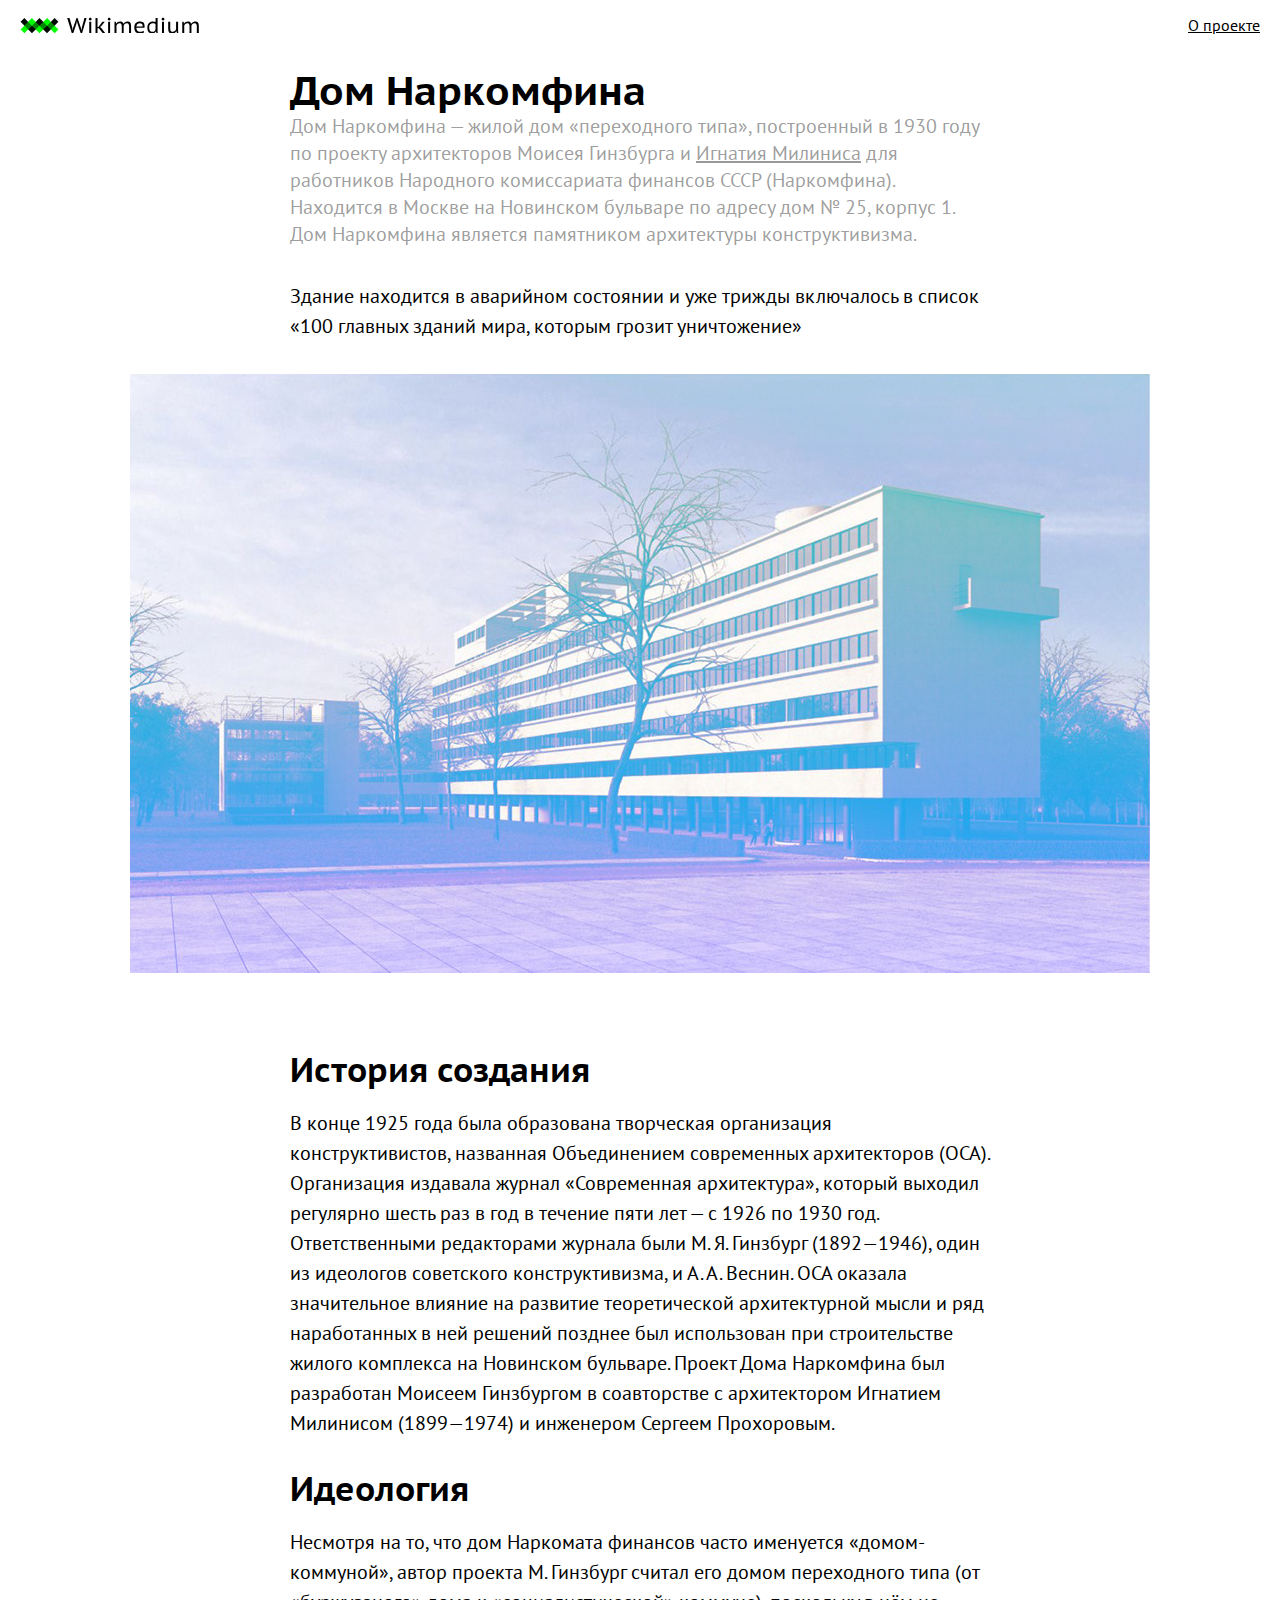
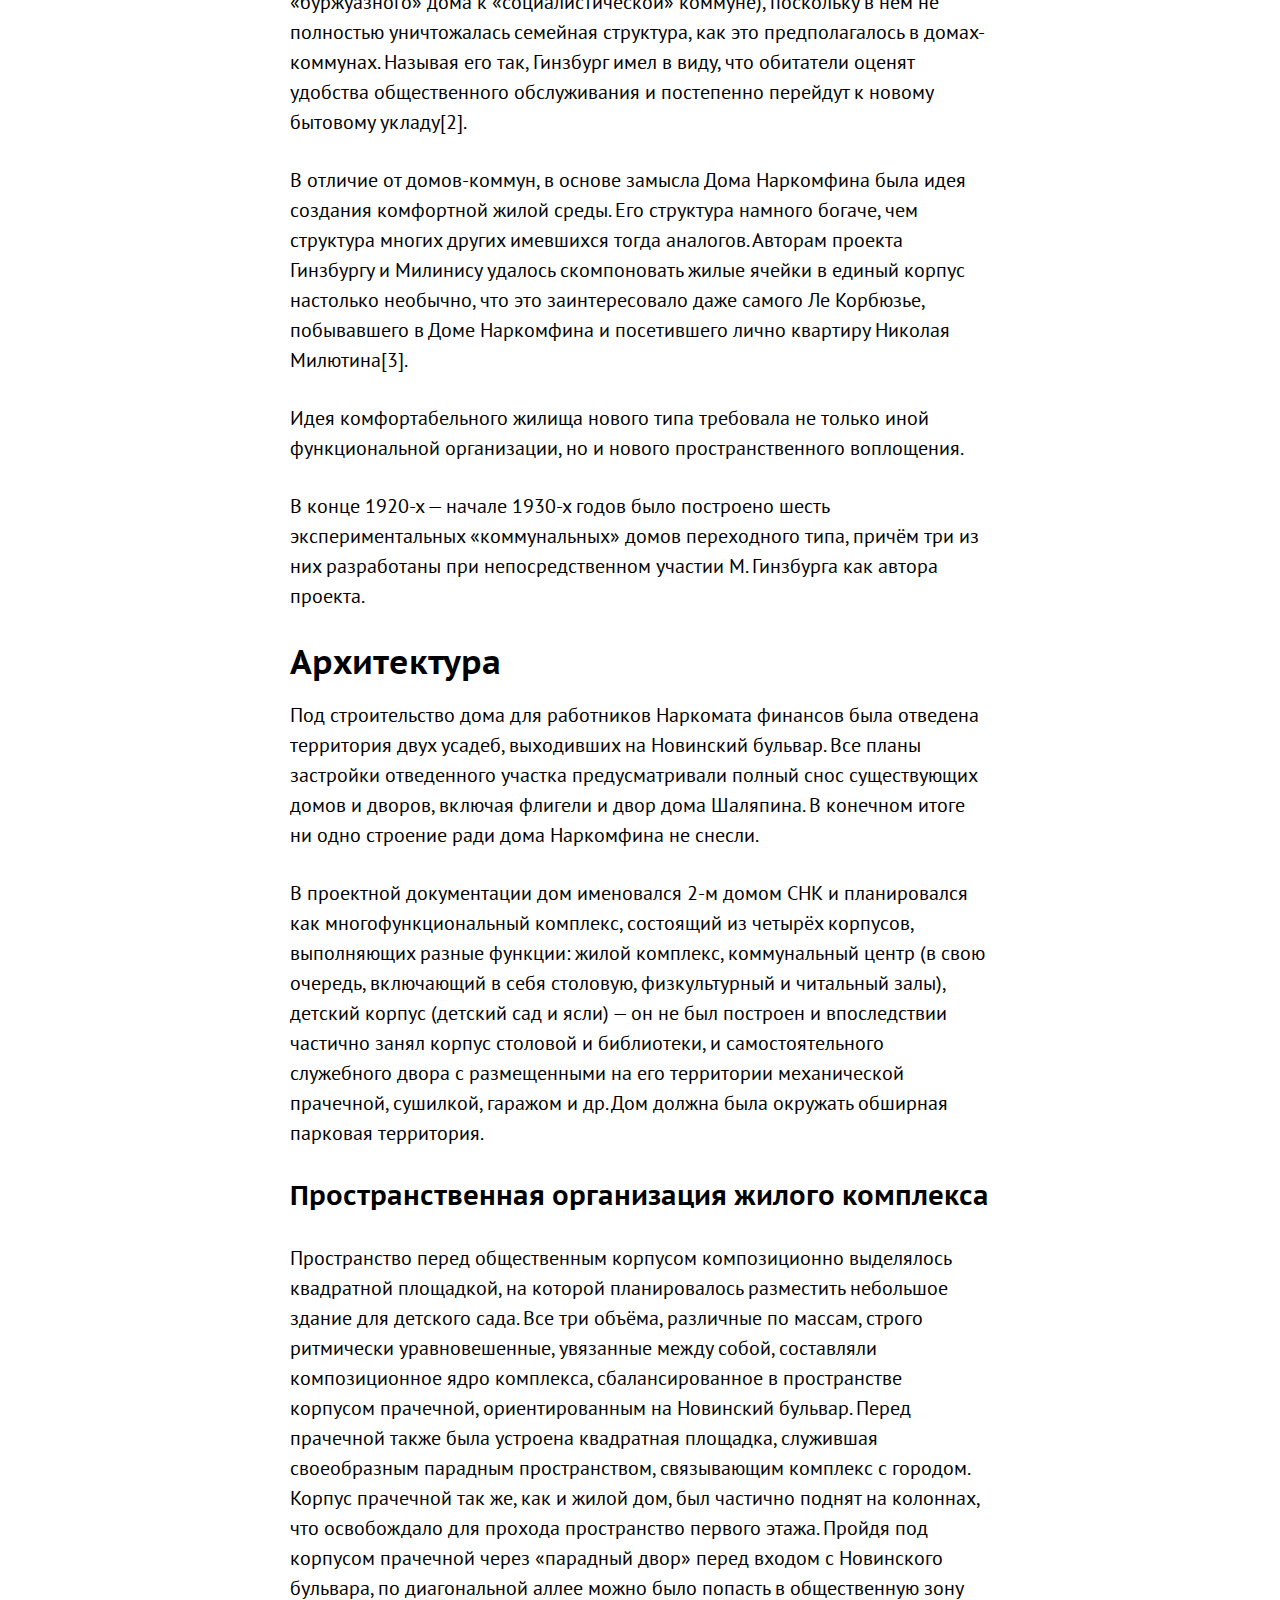
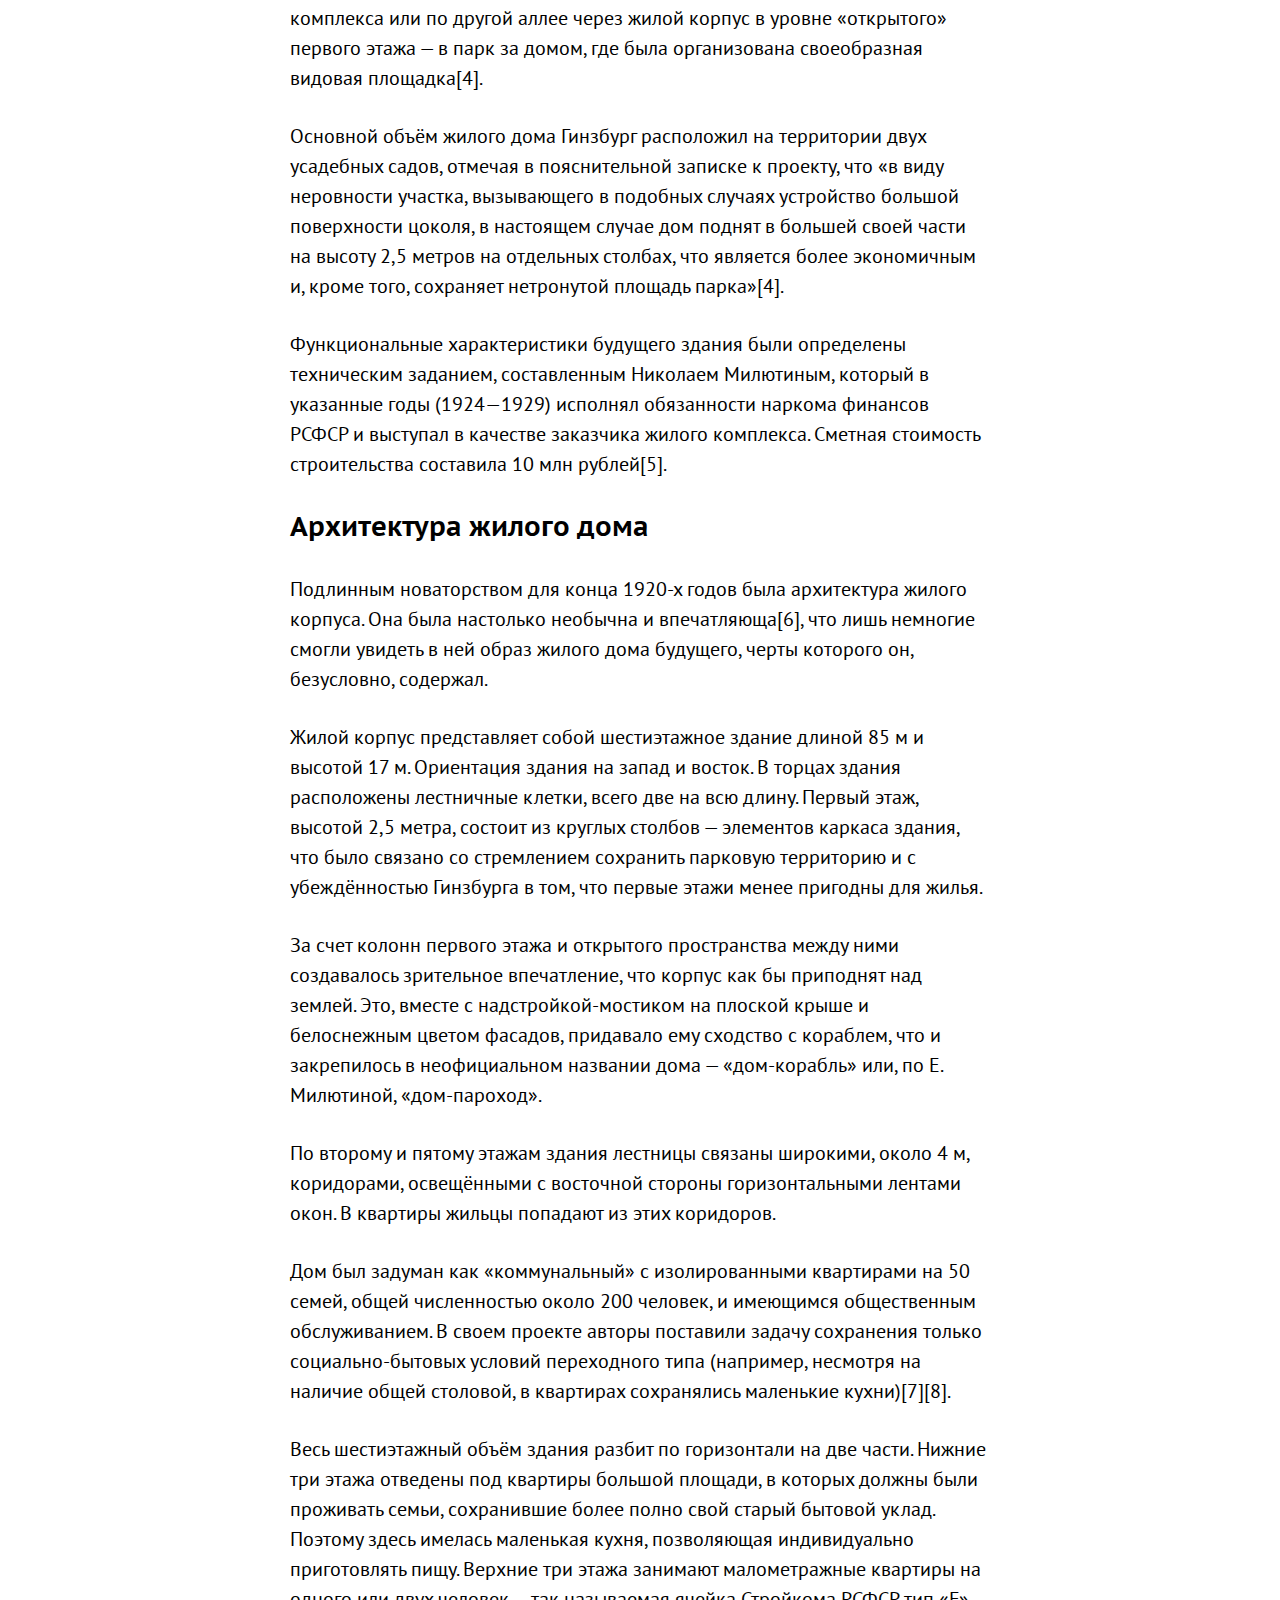
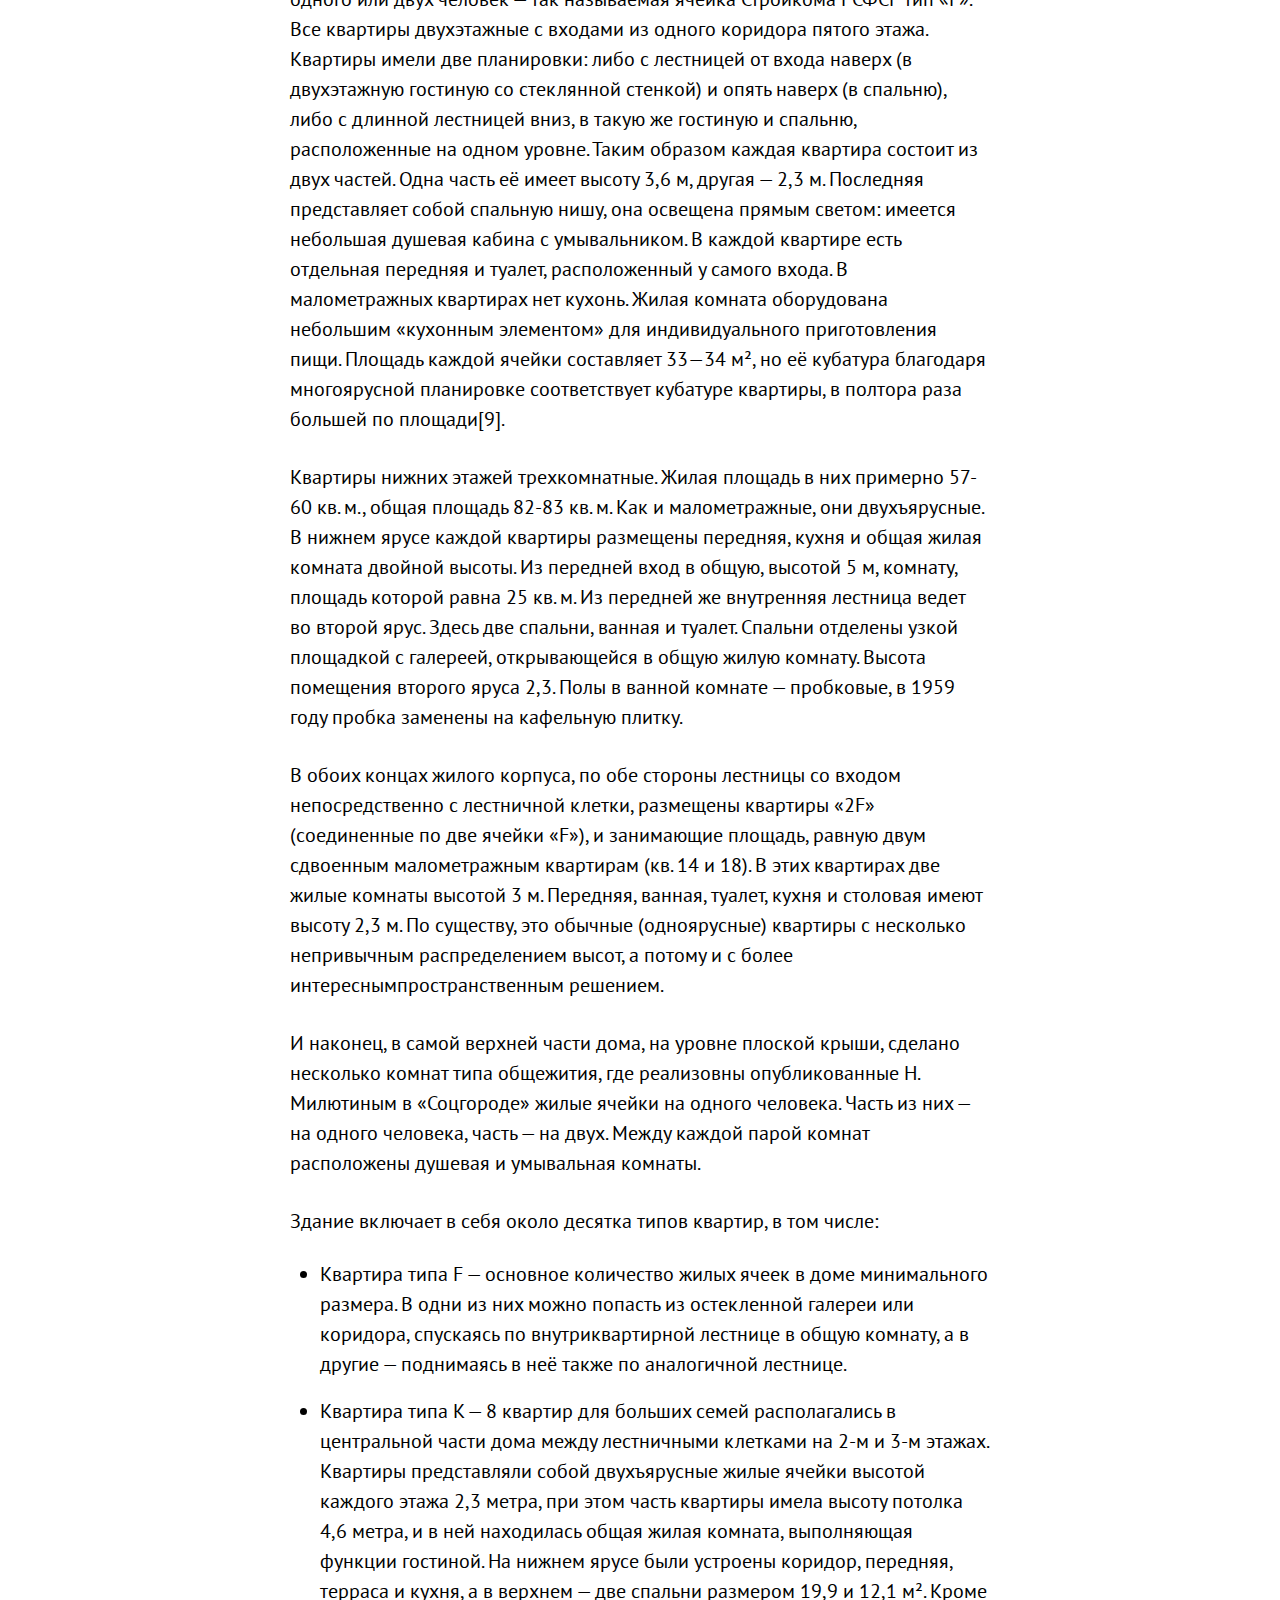
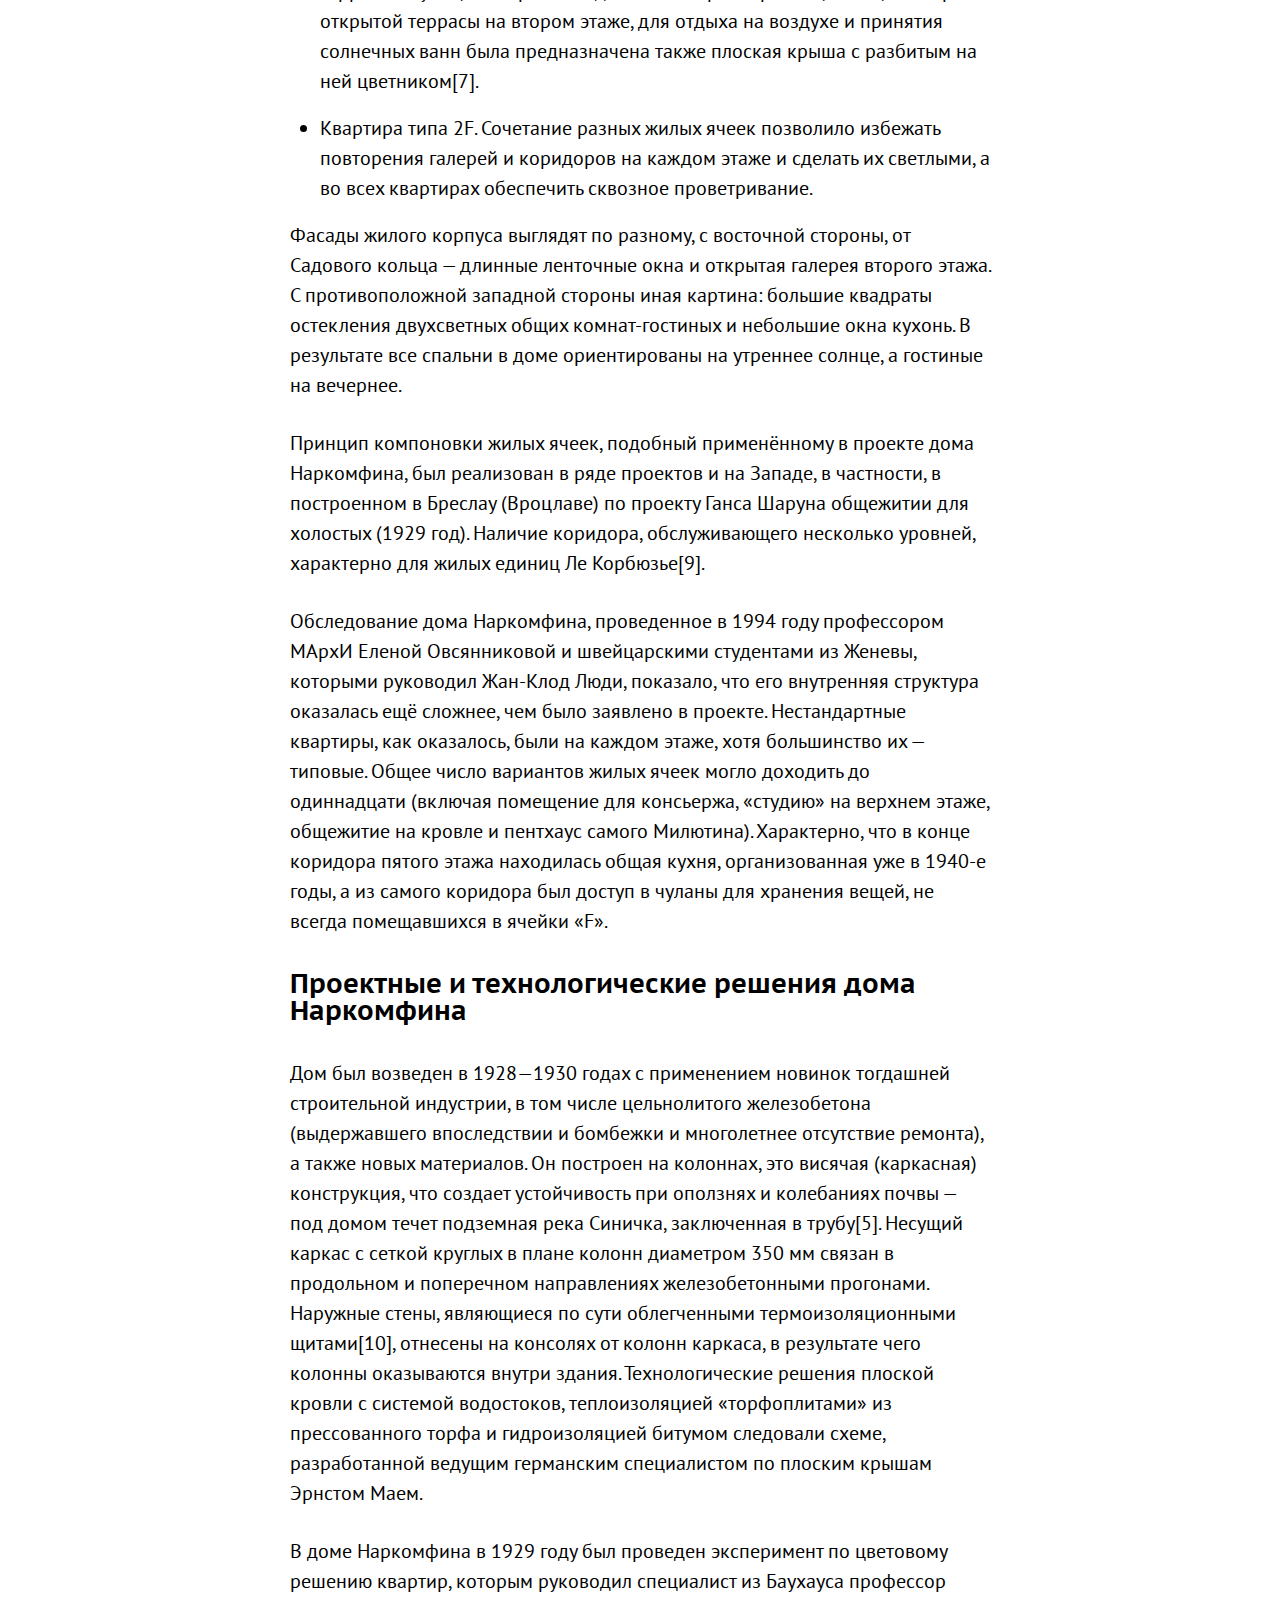
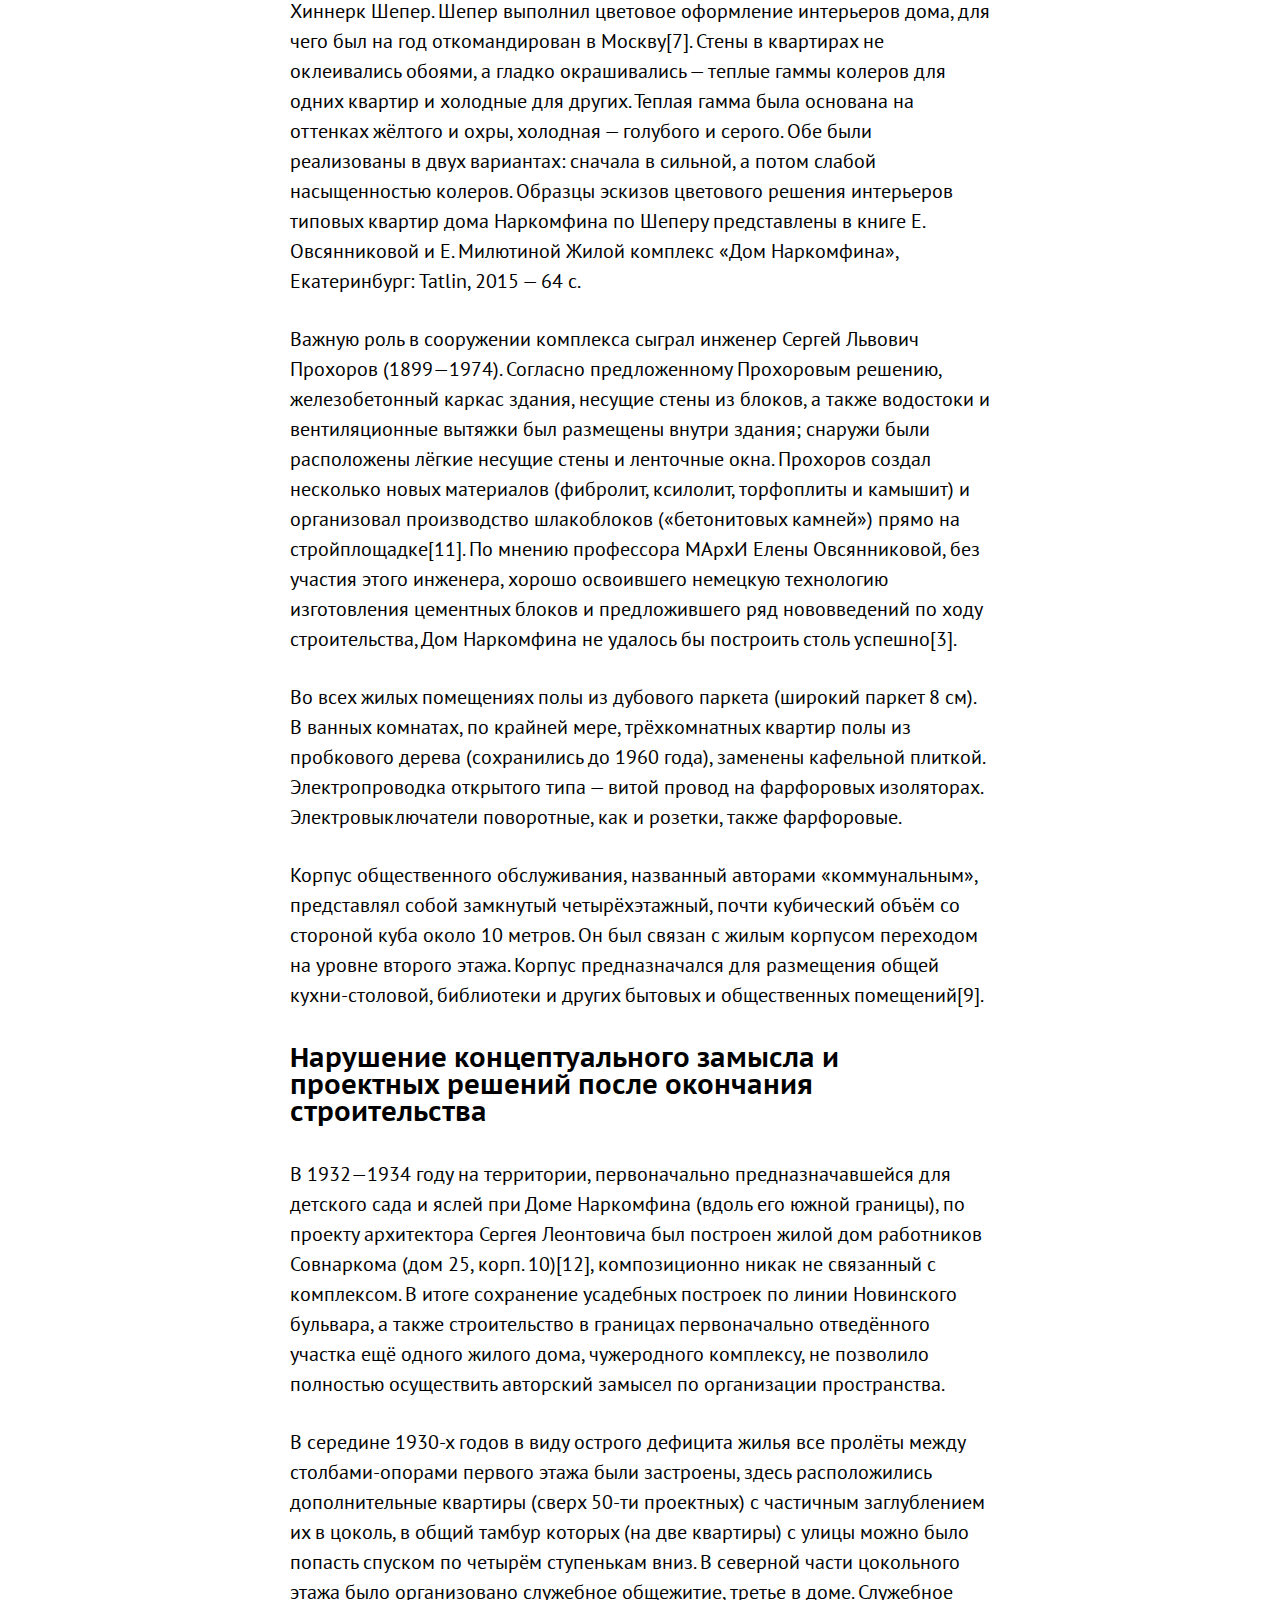
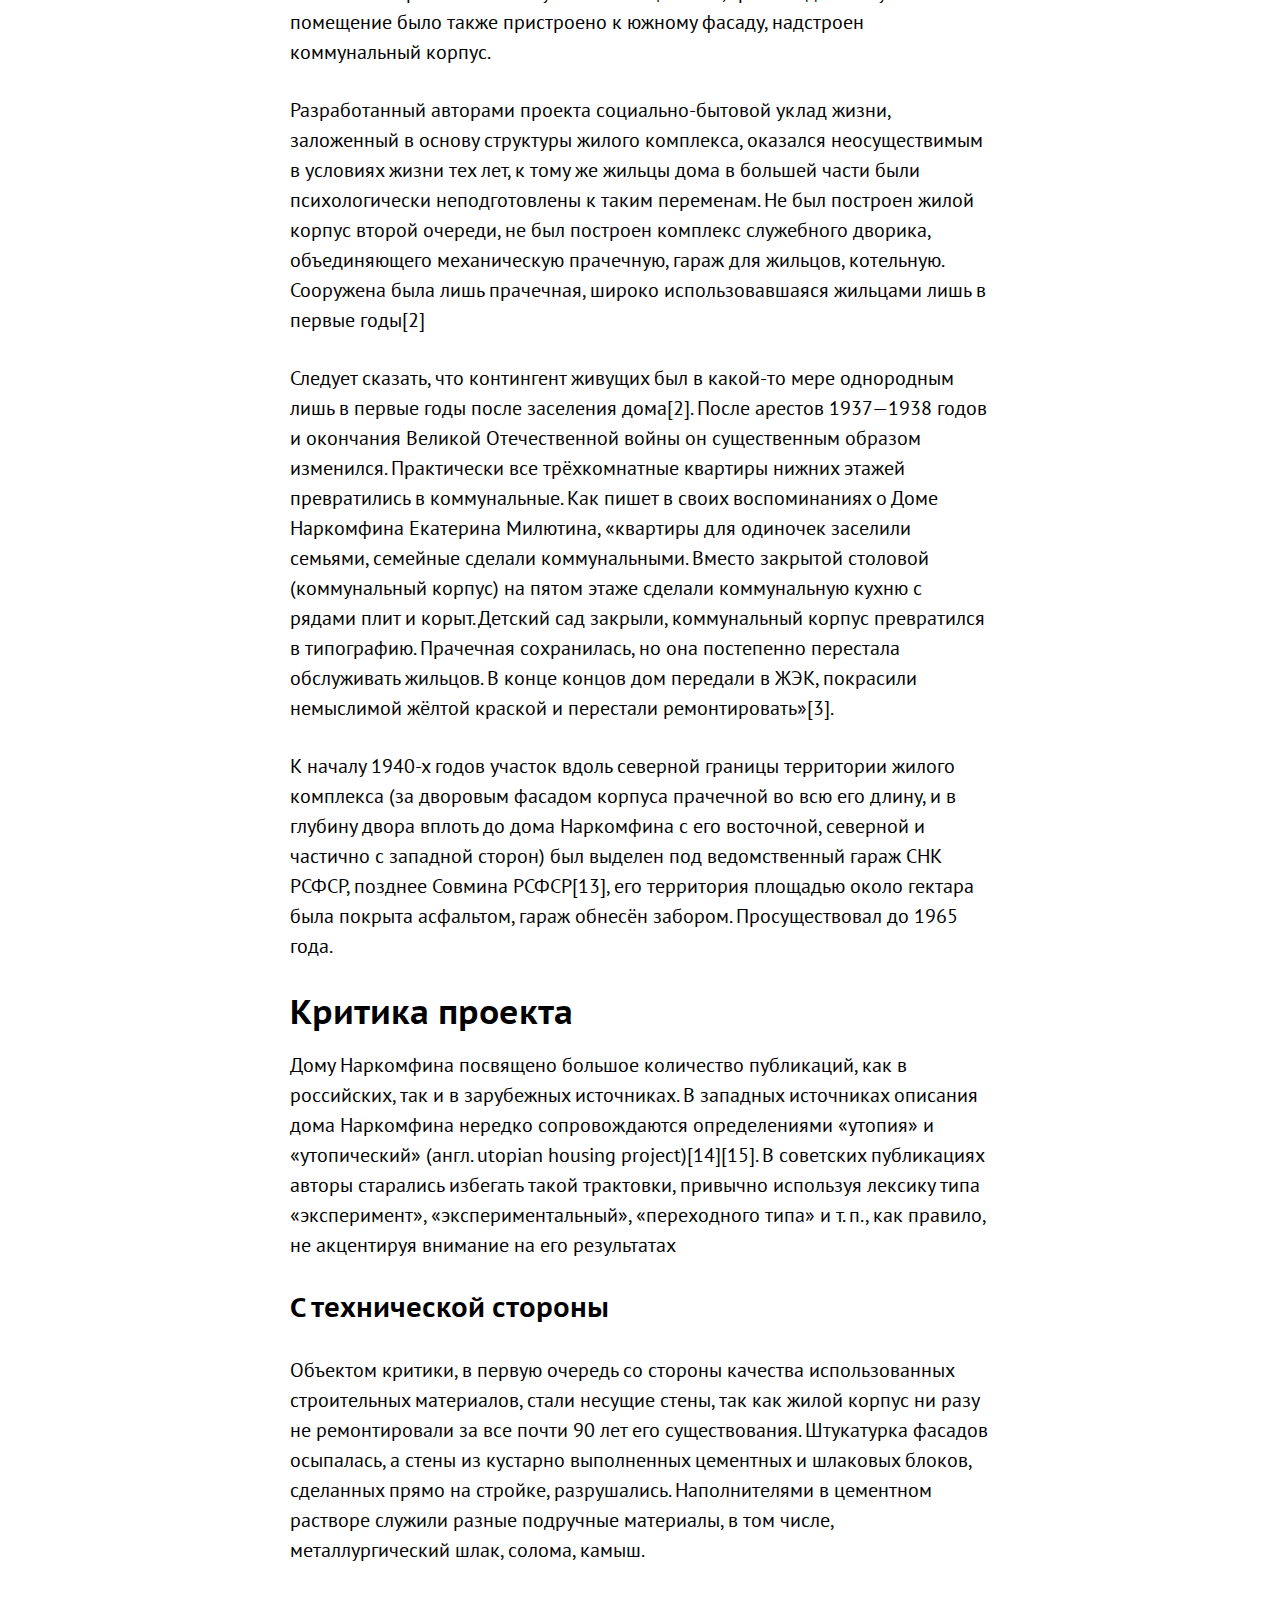
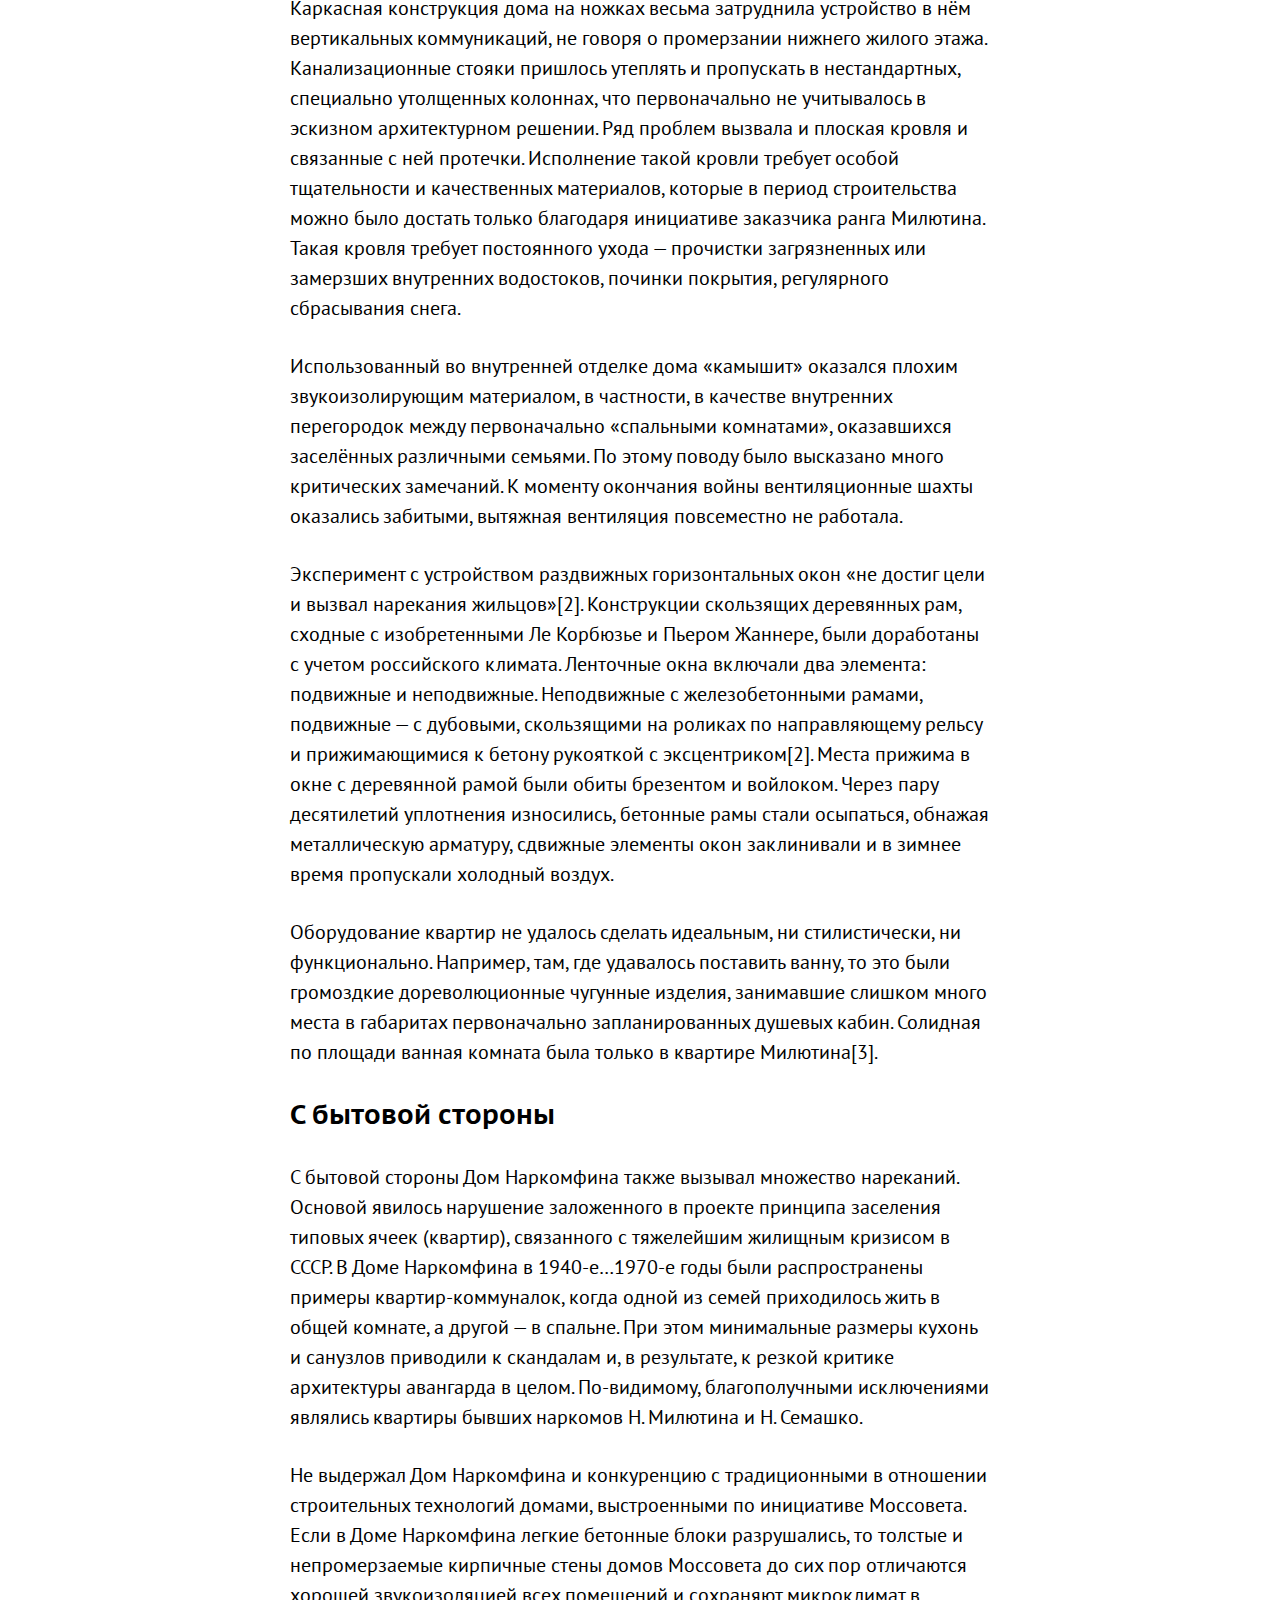
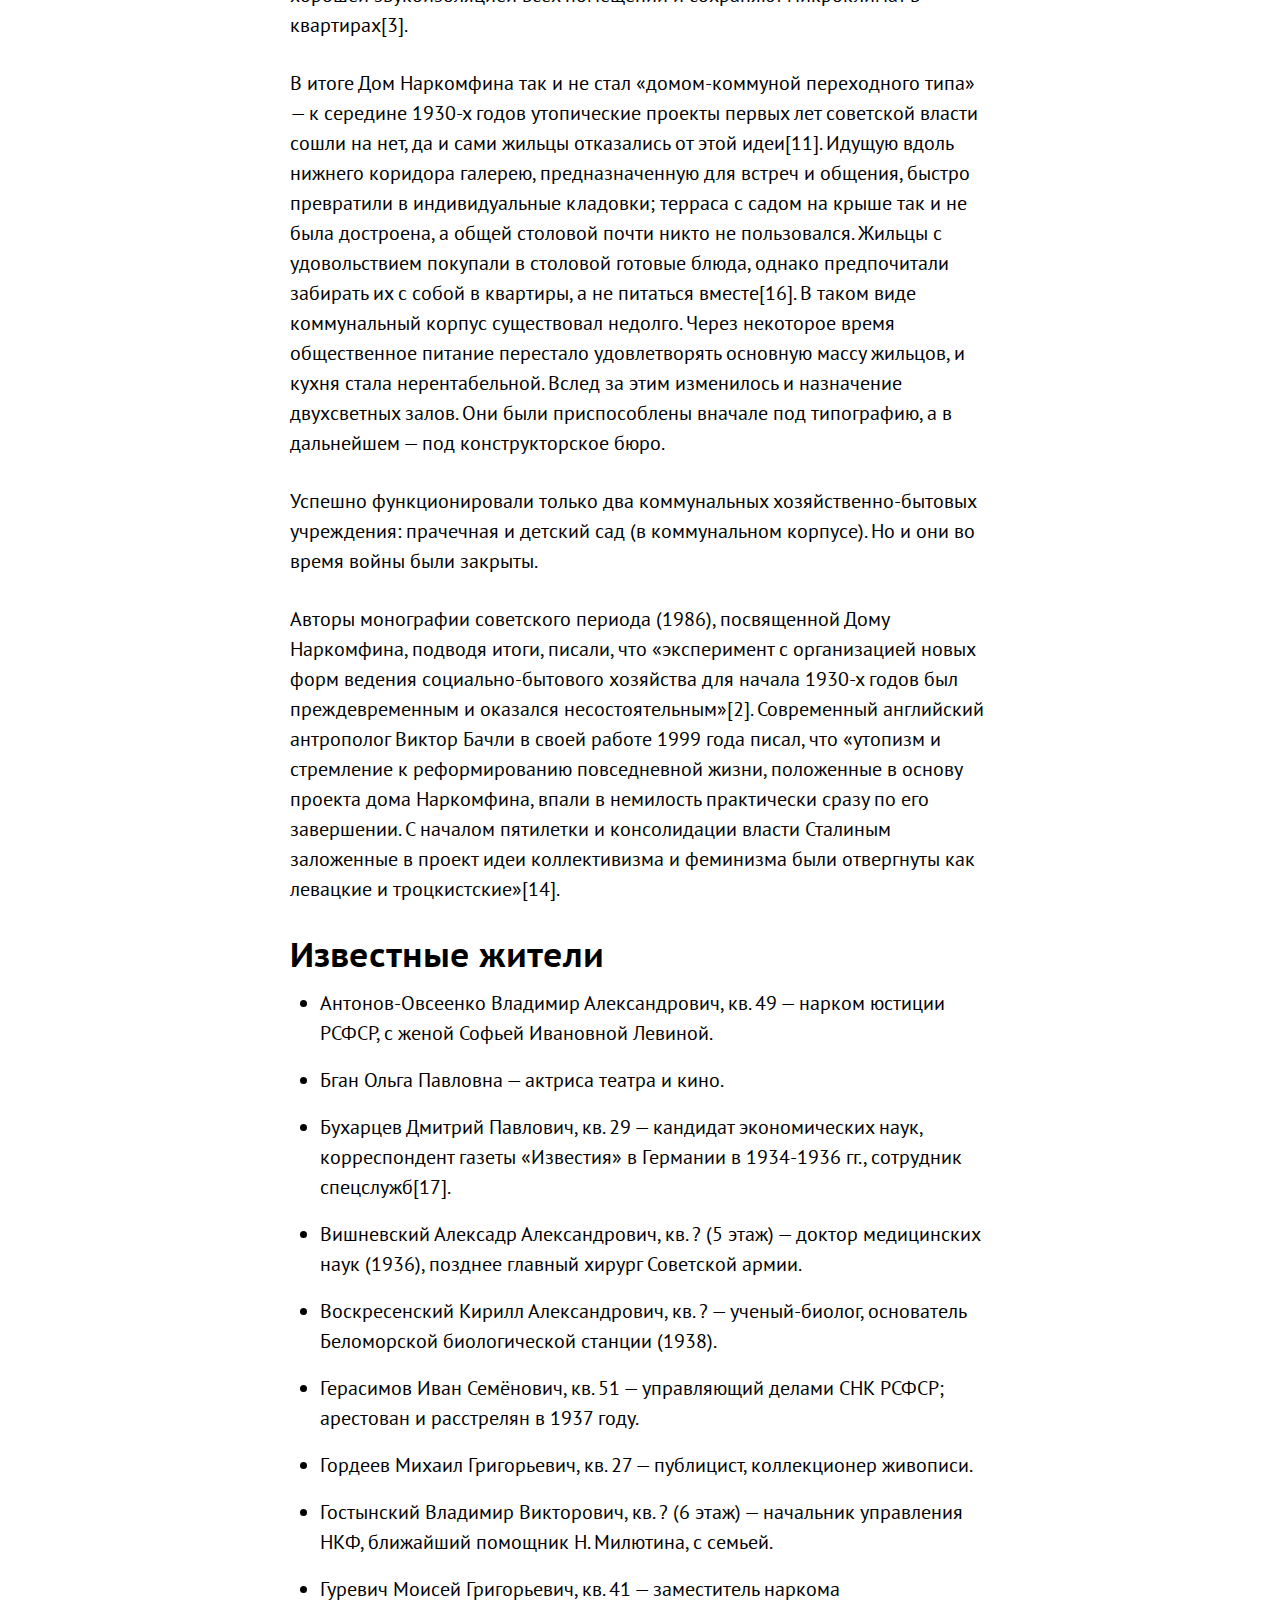
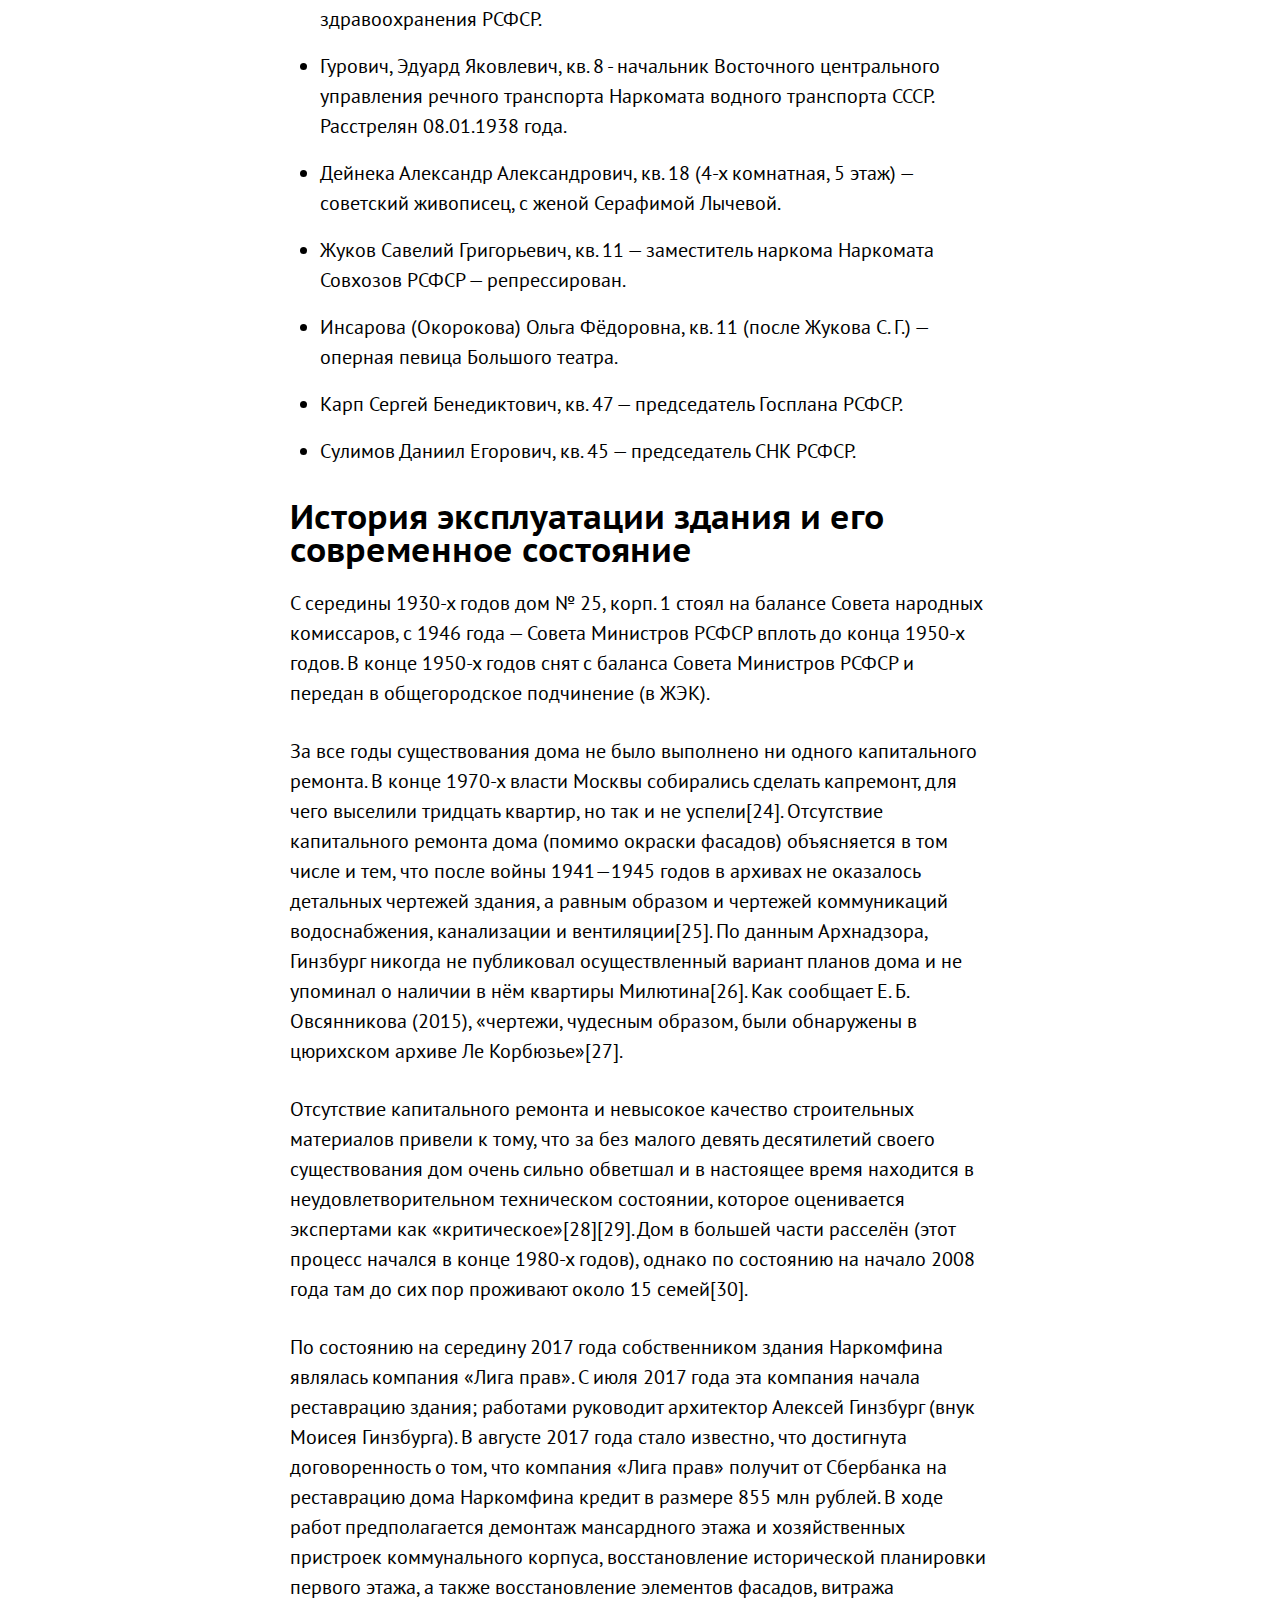
==== commit 988e3e0f: "Add sidebar" ====
--- a/Index.html
+++ b/Index.html
@@ -5,9 +5,88 @@
   <meta charset="utf-8">
   <title>Дом Наркомфина</title>
   <link rel="stylesheet" href="stylesheets/style.css">
+
+    <script src="javascripts/jquery.js" charset="utf-8"></script>
+    <script src="javascripts/sidebar.js" charset="utf-8"></script>
+  </script>
 </head>
 
 <body>
+
+  <!-- nav.menubar>a*2>{}  -->
+  <nav class="menubar">
+    <a id="logo" href=""></a>
+    <a href="">О проекте</a>
+  </nav>
+    <!-- nav.sidebar>ul>li*8>a>{Text} -->
+    <nav class="sidebar">
+      <ul>
+        <li>
+          <a href="#s1">Дом Наркомфина – жилой дом переходного типа </a>
+        </li>
+        <li>
+          <a href="#s1">История создания</a>
+        </li>
+
+        <li>
+          <a href="#s2">Идеология</a>
+        </li>
+
+        <li>
+          <a href="#s3">Архитектура</a>
+          <ul>
+            <li>
+              <a href="#s4">Пространственная организация жилого комплекса</a>
+            </li>
+
+            <li>
+              <a href="#s5">Архитектура жилого дома</a>
+            </li>
+
+            <li>
+              <a href="#s6">Проектные и технологические решения дома Наркомфина</a>
+            </li>
+
+            <li>
+              <a href="#s7">Нарушение концептуального замысла и проектных решений после окончания строительства</a>
+            </li>
+
+          </ul>
+        </li>
+
+        <li>
+          <a href="#s8">Критика проекта</a>
+          <ul>
+            <li>
+              <a href="#s9">С технической стороны</a>
+            </li>
+
+            <li>
+              <a href="#s10">С бытовой стороны</a>
+            </li>
+
+          </ul>
+        </li>
+
+        <li>
+          <a href="#s11">Известные жители</a>
+        </li>
+
+        <li>
+          <a href="#s12">История эксплуатации здания и его современное состояние</a>
+        </li>
+
+        <li>
+          <a href="#s13">Роль и значение проекта в исторической перспективе</a>
+        </li>
+
+        <li>
+          <a href="#s14">См. также</a>
+        </li>
+
+      </ul>
+    </nav>
+
     <article>
       <h1>Дом Наркомфина</h1>
       <p> Дом Наркомфина — жилой дом «переходного типа», построенный в 1930 году по проекту архитекторов Моисея Гинзбурга и <a href="https://ru.wikipedia.org/wiki/%D0%9C%D0%B8%D0%BB%D0%B8%D0%BD%D0%B8%D1%81,_%D0%98%D0%B3%D0%BD%D0%B0%D1%82%D0%B8%D0%B9_%D0%A4%D1%80%D0%B0%D0%BD%D1%86%D0%B5%D0%B2%D0%B8%D1%87">Игнатия Милиниса</a>    для работников Народного комиссариата финансов СССР (Наркомфина). Находится в Москве на Новинском бульваре по адресу дом № 25, корпус 1. Дом Наркомфина является памятником архитектуры конструктивизма.</p>
@@ -30,13 +109,13 @@
         <li>7	Роль и значение проекта в исторической перспективе</li>
     </ul> -->
 
-      <h2>История создания</h2>
+      <h2 id="s1">История создания</h2>
 
       <p>В конце 1925 года была образована творческая организация конструктивистов, названная Объединением современных архитекторов (ОСА). Организация издавала журнал «Современная архитектура», который выходил регулярно шесть раз в год в течение пяти лет — с
         1926 по 1930 год. Ответственными редакторами журнала были М. Я. Гинзбург (1892—1946), один из идеологов советского конструктивизма, и А. А. Веснин. ОСА оказала значительное влияние на развитие теоретической архитектурной мысли и ряд наработанных в
         ней решений позднее был использован при строительстве жилого комплекса на Новинском бульваре. Проект Дома Наркомфина был разработан Моисеем Гинзбургом в соавторстве с архитектором Игнатием Милинисом (1899—1974) и инженером Сергеем Прохоровым.</p>
 
-      <h2>Идеология</h2>
+      <h2 id="s2">Идеология</h2>
 
       <p> Несмотря на то, что дом Наркомата финансов часто именуется «домом-коммуной», автор проекта М. Гинзбург считал его домом переходного типа (от «буржуазного» дома к «социалистической» коммуне), поскольку в нём не полностью уничтожалась семейная структура,
         как это предполагалось в домах-коммунах. Называя его так, Гинзбург имел в виду, что обитатели оценят удобства общественного обслуживания и постепенно перейдут к новому бытовому укладу[2].</p>
@@ -45,7 +124,7 @@
       <p>Идея комфортабельного жилища нового типа требовала не только иной функциональной организации, но и нового пространственного воплощения.</p>
       <p>В конце 1920-х — начале 1930-х годов было построено шесть экспериментальных «коммунальных» домов переходного типа, причём три из них разработаны при непосредственном участии М. Гинзбурга как автора проекта.</p>
 
-      <h2>Архитектура</h2>
+      <h2 id="s3">Архитектура</h2>
 
       <p>Под строительство дома для работников Наркомата финансов была отведена территория двух усадеб, выходивших на Новинский бульвар. Все планы застройки отведенного участка предусматривали полный снос существующих домов и дворов, включая флигели и двор дома
         Шаляпина. В конечном итоге ни одно строение ради дома Наркомфина не снесли.</p>
@@ -53,7 +132,7 @@
         и читальный залы), детский корпус (детский сад и ясли) — он не был построен и впоследствии частично занял корпус столовой и библиотеки, и самостоятельного служебного двора с размещенными на его территории механической прачечной, сушилкой, гаражом
         и др. Дом должна была окружать обширная парковая территория.</p>
 
-      <h3>Пространственная организация жилого комплекса</h3>
+      <h3 id="s4"> Пространственная организация жилого комплекса </h3>
 
       <p>Пространство перед общественным корпусом композиционно выделялось квадратной площадкой, на которой планировалось разместить небольшое здание для детского сада. Все три объёма, различные по массам, строго ритмически уравновешенные, увязанные между собой,
         составляли композиционное ядро комплекса, сбалансированное в пространстве корпусом прачечной, ориентированным на Новинский бульвар. Перед прачечной также была устроена квадратная площадка, служившая своеобразным парадным пространством, связывающим
@@ -64,7 +143,7 @@
       <p>Функциональные характеристики будущего здания были определены техническим заданием, составленным Николаем Милютиным, который в указанные годы (1924—1929) исполнял обязанности наркома финансов РСФСР и выступал в качестве заказчика жилого комплекса. Сметная
         стоимость строительства составила 10 млн рублей[5].</p>
 
-      <h3>Архитектура жилого дома</h3>
+      <h3 id="s5">Архитектура жилого дома</h3>
 
       <p>Подлинным новаторством для конца 1920-х годов была архитектура жилого корпуса. Она была настолько необычна и впечатляюща[6], что лишь немногие смогли увидеть в ней образ жилого дома будущего, черты которого он, безусловно, содержал.</p>
       <p>Жилой корпус представляет собой шестиэтажное здание длиной 85 м и высотой 17 м. Ориентация здания на запад и восток. В торцах здания расположены лестничные клетки, всего две на всю длину. Первый этаж, высотой 2,5 метра, состоит из круглых столбов —
@@ -108,6 +187,7 @@
       <p>Обследование дома Наркомфина, проведенное в 1994 году профессором МАрхИ Еленой Овсянниковой и швейцарскими студентами из Женевы, которыми руководил Жан-Клод Люди, показало, что его внутренняя структура оказалась ещё сложнее, чем было заявлено в проекте.
         Нестандартные квартиры, как оказалось, были на каждом этаже, хотя большинство их — типовые. Общее число вариантов жилых ячеек могло доходить до одиннадцати (включая помещение для консьержа, «студию» на верхнем этаже, общежитие на кровле и пентхаус
         самого Милютина). Характерно, что в конце коридора пятого этажа находилась общая кухня, организованная уже в 1940-е годы, а из самого коридора был доступ в чуланы для хранения вещей, не всегда помещавшихся в ячейки «F».</p>
+        <h3 id="s6">Проектные и технологические решения дома Наркомфина</h3>
       <p>Дом был возведен в 1928—1930 годах с применением новинок тогдашней строительной индустрии, в том числе цельнолитого железобетона (выдержавшего впоследствии и бомбежки и многолетнее отсутствие ремонта), а также новых материалов. Он построен на колоннах,
         это висячая (каркасная) конструкция, что создает устойчивость при оползнях и колебаниях почвы — под домом течет подземная река Синичка, заключенная в трубу[5]. Несущий каркас с сеткой круглых в плане колонн диаметром 350 мм связан в продольном и поперечном
         направлениях железобетонными прогонами. Наружные стены, являющиеся по сути облегченными термоизоляционными щитами[10], отнесены на консолях от колонн каркаса, в результате чего колонны оказываются внутри здания. Технологические решения плоской кровли
@@ -124,7 +204,7 @@
       <p>Корпус общественного обслуживания, названный авторами «коммунальным», представлял собой замкнутый четырёхэтажный, почти кубический объём со стороной куба около 10 метров. Он был связан с жилым корпусом переходом на уровне второго этажа. Корпус предназначался
         для размещения общей кухни-столовой, библиотеки и других бытовых и общественных помещений[9].</p>
 
-      <h3>Нарушение концептуального замысла и проектных решений после окончания строительства</h3>
+      <h3 id="s7">Нарушение концептуального замысла и проектных решений после окончания строительства</h3>
 
       <p>В 1932—1934 году на территории, первоначально предназначавшейся для детского сада и яслей при Доме Наркомфина (вдоль его южной границы), по проекту архитектора Сергея Леонтовича был построен жилой дом работников Совнаркома (дом 25, корп. 10)[12], композиционно
         никак не связанный с комплексом. В итоге сохранение усадебных построек по линии Новинского бульвара, а также строительство в границах первоначально отведённого участка ещё одного жилого дома, чужеродного комплексу, не позволило полностью осуществить
@@ -141,12 +221,12 @@
       <p>К началу 1940-х годов участок вдоль северной границы территории жилого комплекса (за дворовым фасадом корпуса прачечной во всю его длину, и в глубину двора вплоть до дома Наркомфина с его восточной, северной и частично с западной сторон) был выделен
         под ведомственный гараж СНК РСФСР, позднее Совмина РСФСР[13], его территория площадью около гектара была покрыта асфальтом, гараж обнесён забором. Просуществовал до 1965 года.</p>
 
-      <h2>Критика проекта</h2>
+      <h2 id="s8">Критика проекта</h2>
 
       <p>Дому Наркомфина посвящено большое количество публикаций, как в российских, так и в зарубежных источниках. В западных источниках описания дома Наркомфина нередко сопровождаются определениями «утопия» и «утопический» (англ. utopian housing project)[14][15].
         В советских публикациях авторы старались избегать такой трактовки, привычно используя лексику типа «эксперимент», «экспериментальный», «переходного типа» и т. п., как правило, не акцентируя внимание на его результатах</p>
 
-      <h3>С технической стороны</h3>
+      <h3 id="s9">С технической стороны</h3>
 
       <p>Объектом критики, в первую очередь со стороны качества использованных строительных материалов, стали несущие стены, так как жилой корпус ни разу не ремонтировали за все почти 90 лет его существования. Штукатурка фасадов осыпалась, а стены из кустарно
         выполненных цементных и шлаковых блоков, сделанных прямо на стройке, разрушались. Наполнителями в цементном растворе служили разные подручные материалы, в том числе, металлургический шлак, солома, камыш.</p>
@@ -161,7 +241,7 @@
       <p>Оборудование квартир не удалось сделать идеальным, ни стилистически, ни функционально. Например, там, где удавалось поставить ванну, то это были громоздкие дореволюционные чугунные изделия, занимавшие слишком много места в габаритах первоначально запланированных
         душевых кабин. Солидная по площади ванная комната была только в квартире Милютина[3].</p>
 
-      <h3>С бытовой стороны</h3>
+      <h3 id="s10">С бытовой стороны</h3>
 
       <p>С бытовой стороны Дом Наркомфина также вызывал множество нареканий. Основой явилось нарушение заложенного в проекте принципа заселения типовых ячеек (квартир), связанного с тяжелейшим жилищным кризисом в СССР. В Доме Наркомфина в 1940-е…1970-е годы
         были распространены примеры квартир-коммуналок, когда одной из семей приходилось жить в общей комнате, а другой — в спальне. При этом минимальные размеры кухонь и санузлов приводили к скандалам и, в результате, к резкой критике архитектуры авангарда
@@ -178,7 +258,7 @@
         пятилетки и консолидации власти Сталиным заложенные в проект идеи коллективизма и феминизма были отвергнуты как левацкие и троцкистские»[14].</p>
 
 
-      <h2>Известные жители</h2>
+      <h2 id="s11">Известные жители</h2>
 
       <ul>
 
@@ -199,7 +279,7 @@
         <li>Сулимов Даниил Егорович, кв. 45 — председатель СНК РСФСР.</li>
       </ul>
 
-      <h2>История эксплуатации здания и его современное состояние</h2>
+      <h2 id="s12">История эксплуатации здания и его современное состояние</h2>
 
       <p>С середины 1930-х годов дом № 25, корп. 1 стоял на балансе Совета народных комиссаров, с 1946 года — Совета Министров РСФСР вплоть до конца 1950-х годов. В конце 1950-х годов снят с баланса Совета Министров РСФСР и передан в общегородское подчинение
         (в ЖЭК).</p>
@@ -213,23 +293,23 @@
         корпуса, восстановление исторической планировки первого этажа, а также восстановление элементов фасадов, витража коммунального корпуса, винтовой лестницы на крыше, ограждений балконов и кровли. Планируется приспособить здание для современного использования,
         в том числе вновь использовать помещения для временного или постоянного заселения; на первом этаже здания откроется музей, а в здании хозблока разместится ресторан. Планируется, что реставрация будет закончена в 2019 году[34].</p>
 
-      <h2>Роль и значение проекта в исторической перспективе</h2>
+      <h2 id="s13">Роль и значение проекта в исторической перспективе</h2>
 
       <p>Сдача дома Наркомфина по времени совпала с критическим переломом в судьбе архитектуры в СССР: все профессиональные объединения были распущены, а вместо них возник Союз архитекторов СССР, призванный определять облик новой советской архитектуры. Конструктивизм
         и рационализм были заклеймены как «формализм» и иностранные заимствования, чуждые советскому человеку. Практика домов-коммун была осуждена специальным постановлением ЦК ВКП(б) от 16 мая 1930 года «О работе по перестройке быта». В архитектуре был объявлен
         курс на «освоение классического наследия»[11]. Новое градостроительство с 1931 года было ориентировано на создание монументальных городских центров и рассматривало в качестве достойной обсуждения жилой архитектуры только декорировавшие эти центры
         отдельные дома[5]. В 1930-е годы упоминания "дома для работников Наркомфина" исчезают из публичного пространства и появляется вновь лишь спустя три десятилетия, в 1960-е годы.</p>
       <p>Историк сталинской архитектуры Дмитрий Хмельницкий даёт ключ к пониманию причин удаления Николая Милютина из архитектуры и последующего ожидания им ареста: </p>
-      <blockquote cite="">
-        «Эпопея с „домами-коммунами“ теоретиков Сабсовича и Милютина была уникальной попыткой партийных функционеров среднего ранга привязать реальное архитектурное проектирование к официальной идеологии. Эта попытка дорого обошлась обоим энтузиастам. Однако
-        сама идея „обобществления быта“ не была запрещена, наоборот, она последовательно проводилась в жизнь с конца 1920-х по середину 1950-х годов. Но реализовывалась она не в виде каменных благоустроенных общежитий, а в виде коммунальных деревянных бараков».
+      <blockquote>
+        «Эпопея с «домами-коммунами» теоретиков Сабсовича и Милютина была уникальной попыткой партийных функционеров среднего ранга привязать реальное архитектурное проектирование к официальной идеологии. Эта попытка дорого обошлась обоим энтузиастам. Однако
+        сама идея „обобществления быта“ не была запрещена, наоборот, она последовательно проводилась в жизнь с конца 1920-х по середину 1950-х годов. Но реализовывалась она не в виде каменных благоустроенных общежитий, а в виде коммунальных деревянных бараков.»
 
       </blockquote>
       <p>Интересно отметить, что окончание строительства и заселение Дома Наркомфина (1931) по времени совпали с открытием 102-этажного небоскреба Эмпайр стейт билдинг в Нью-Йорке. Оба здания носили статусный характер, и каждое из них, в своей стране, являлось
         техническим, технологическим и культурным прорывом, как верили их создатели, в будущее. Эмпайр стейт билдинг сохранил своё значение, и по сей день остаётся культурным символом Америки (англ. American cultural icon); что касается идей и принципов,
         заложенных в проект Дома Наркомфина, то они были преданы забвению сразу по его завершении[14][36].</p>
 
-      <h2>См. также</h2>
+      <h2 id="s14">См. также</h2>
 
       <ul>
         <li>Дом-коммуна</li>
--- a/stylesheets/style.css
+++ b/stylesheets/style.css
@@ -1,3 +1,8 @@
 @import "reset.css";
-@import "https://fonts.googleapis.com/css?family=PT+Sans+Caption:400,700|PT+Sans:400,400i,700,700i&amp;subset=cyrillic";
+@import url("https://fonts.googleapis.com/css?family=PT+Sans+Caption:400,700|PT+Sans:400,400i,700,700i&amp;subset=cyrillic");
 @import "content.css";
+
+@import "layout.css";
+@import "menubar.css";
+@import "sidebar.css";
+@import "content.css";
